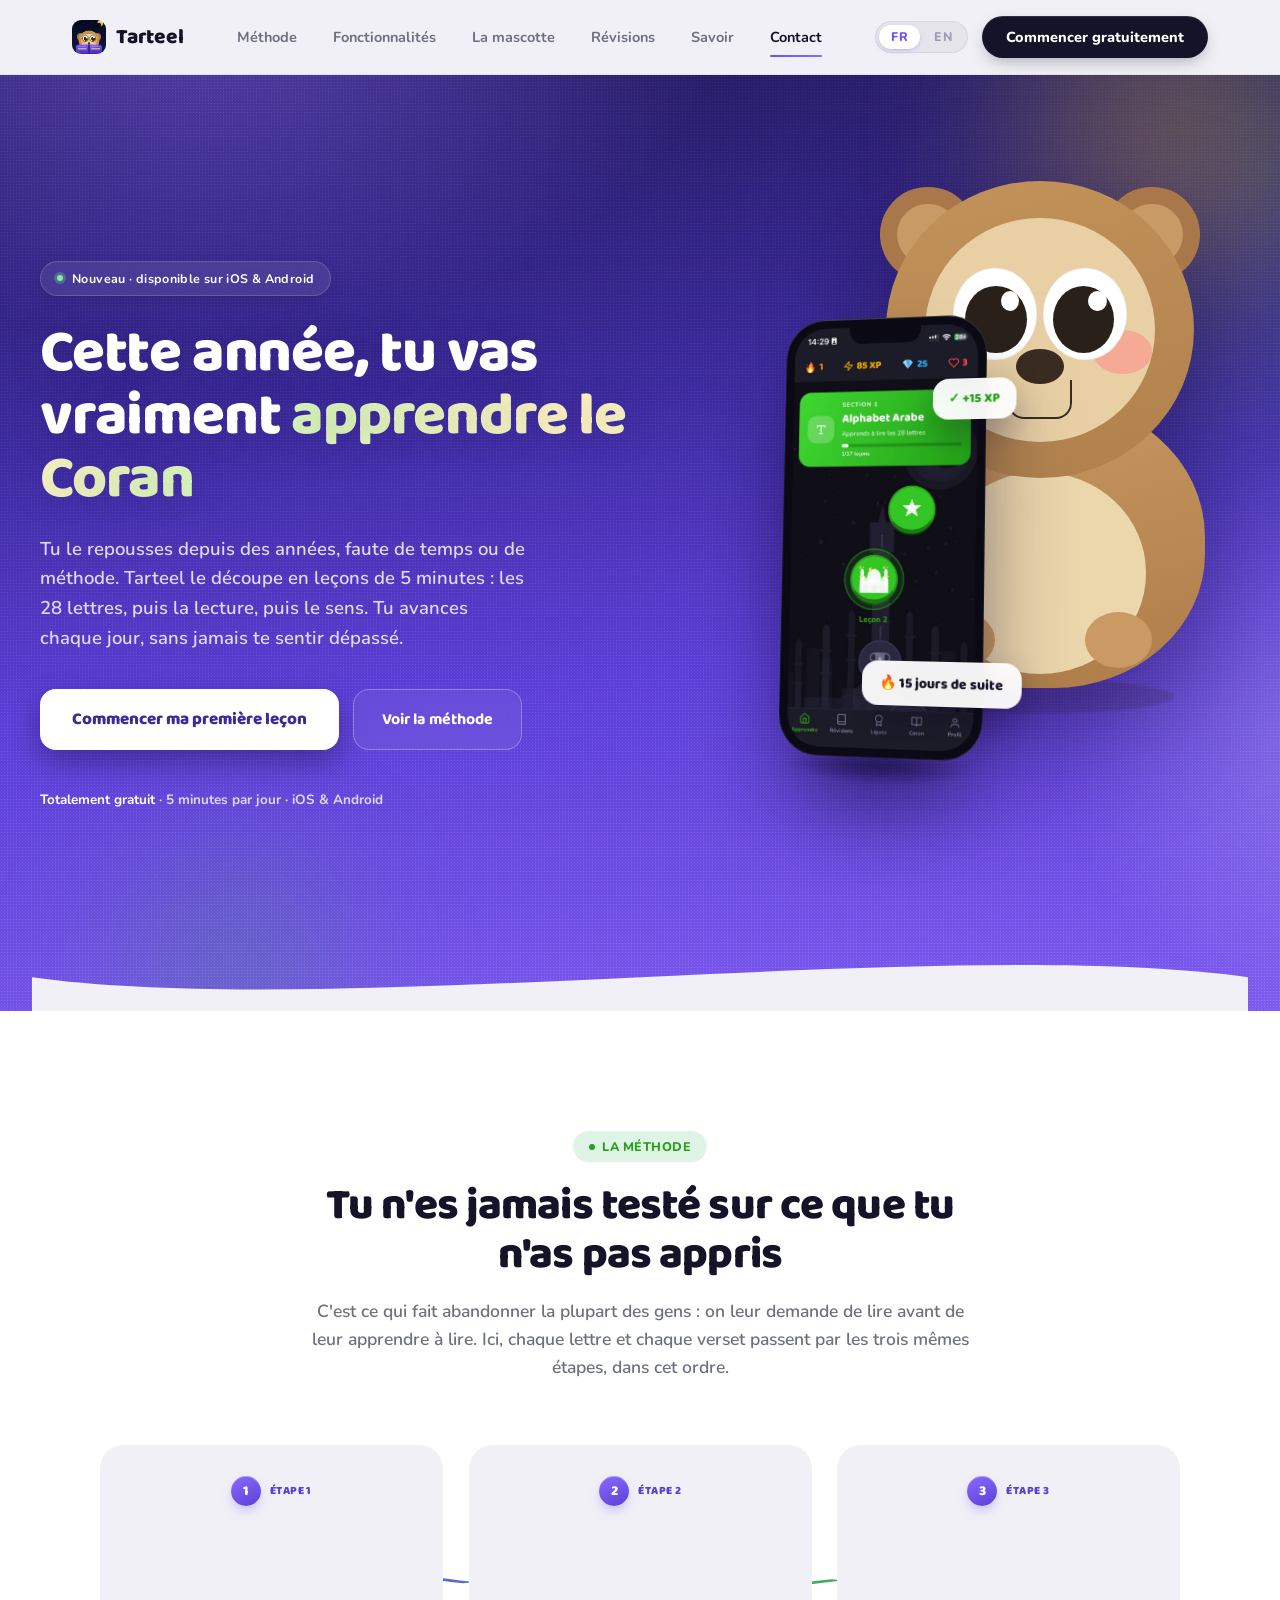
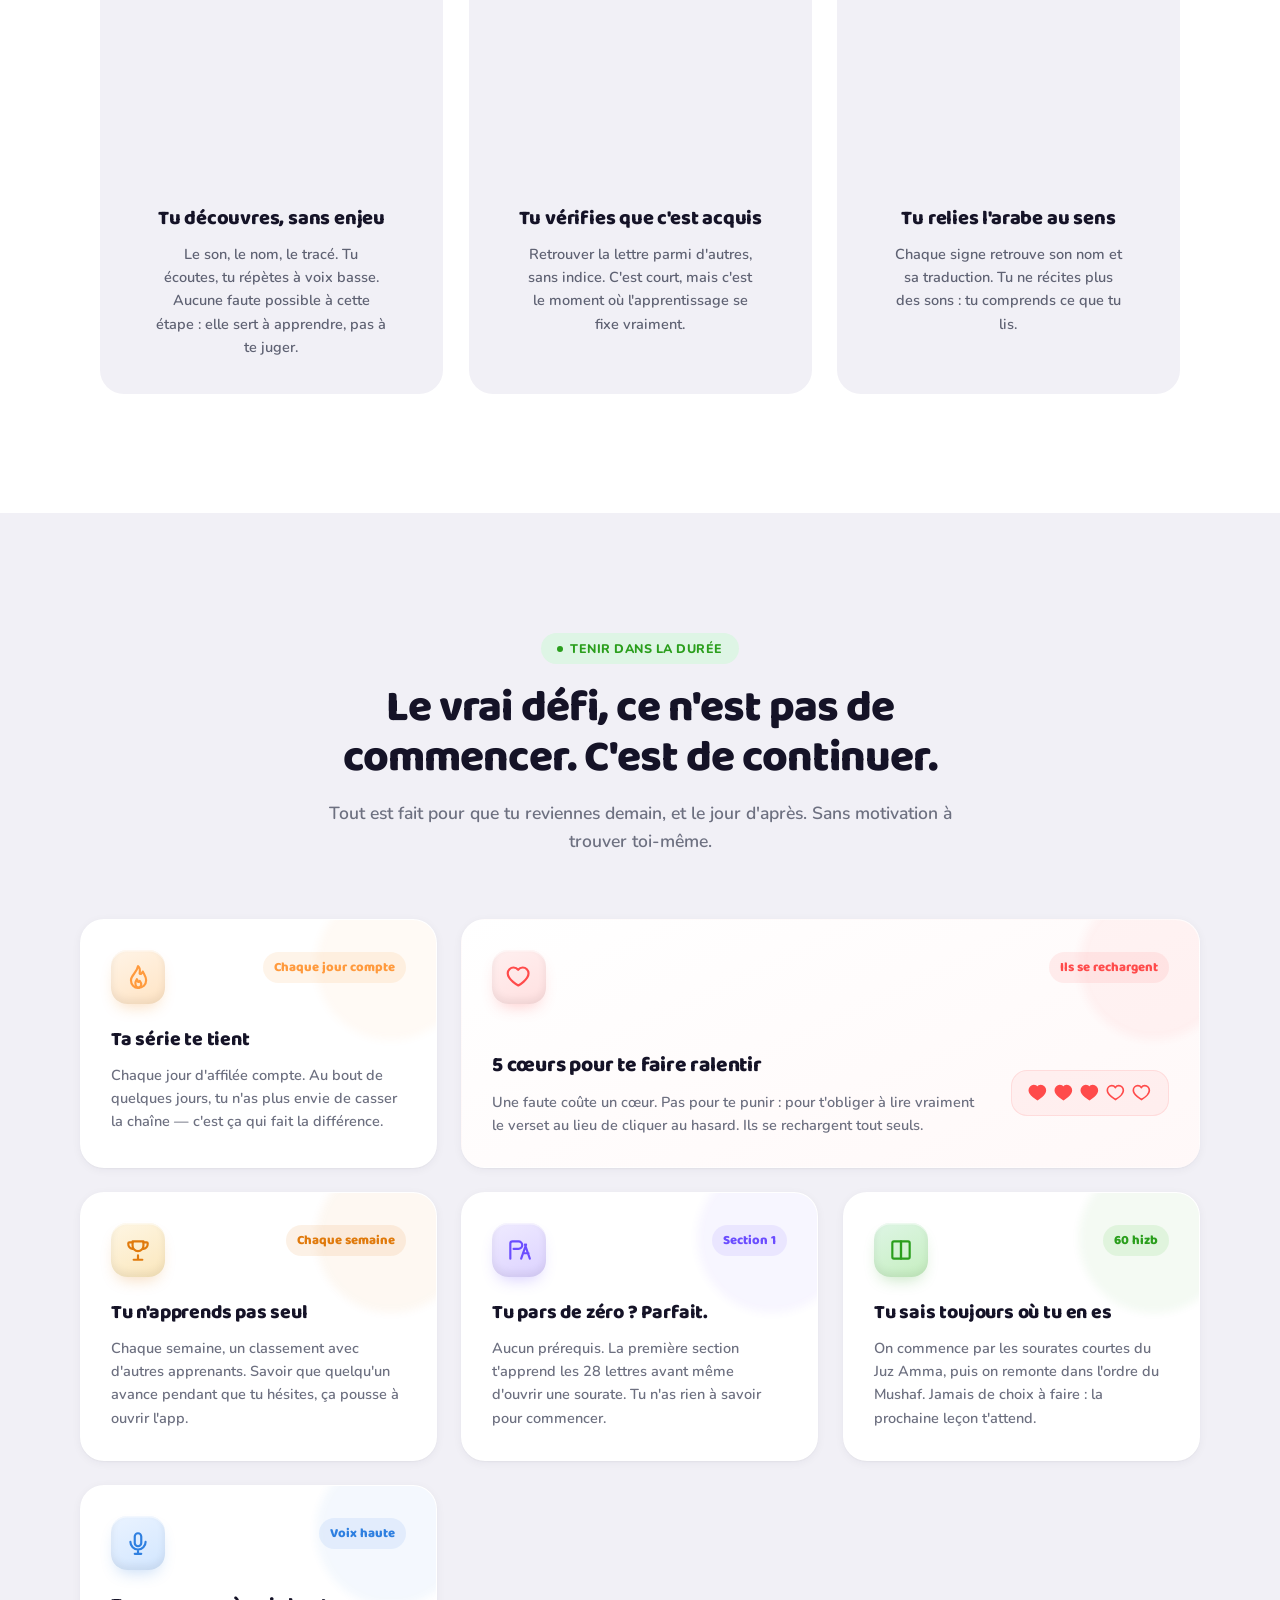
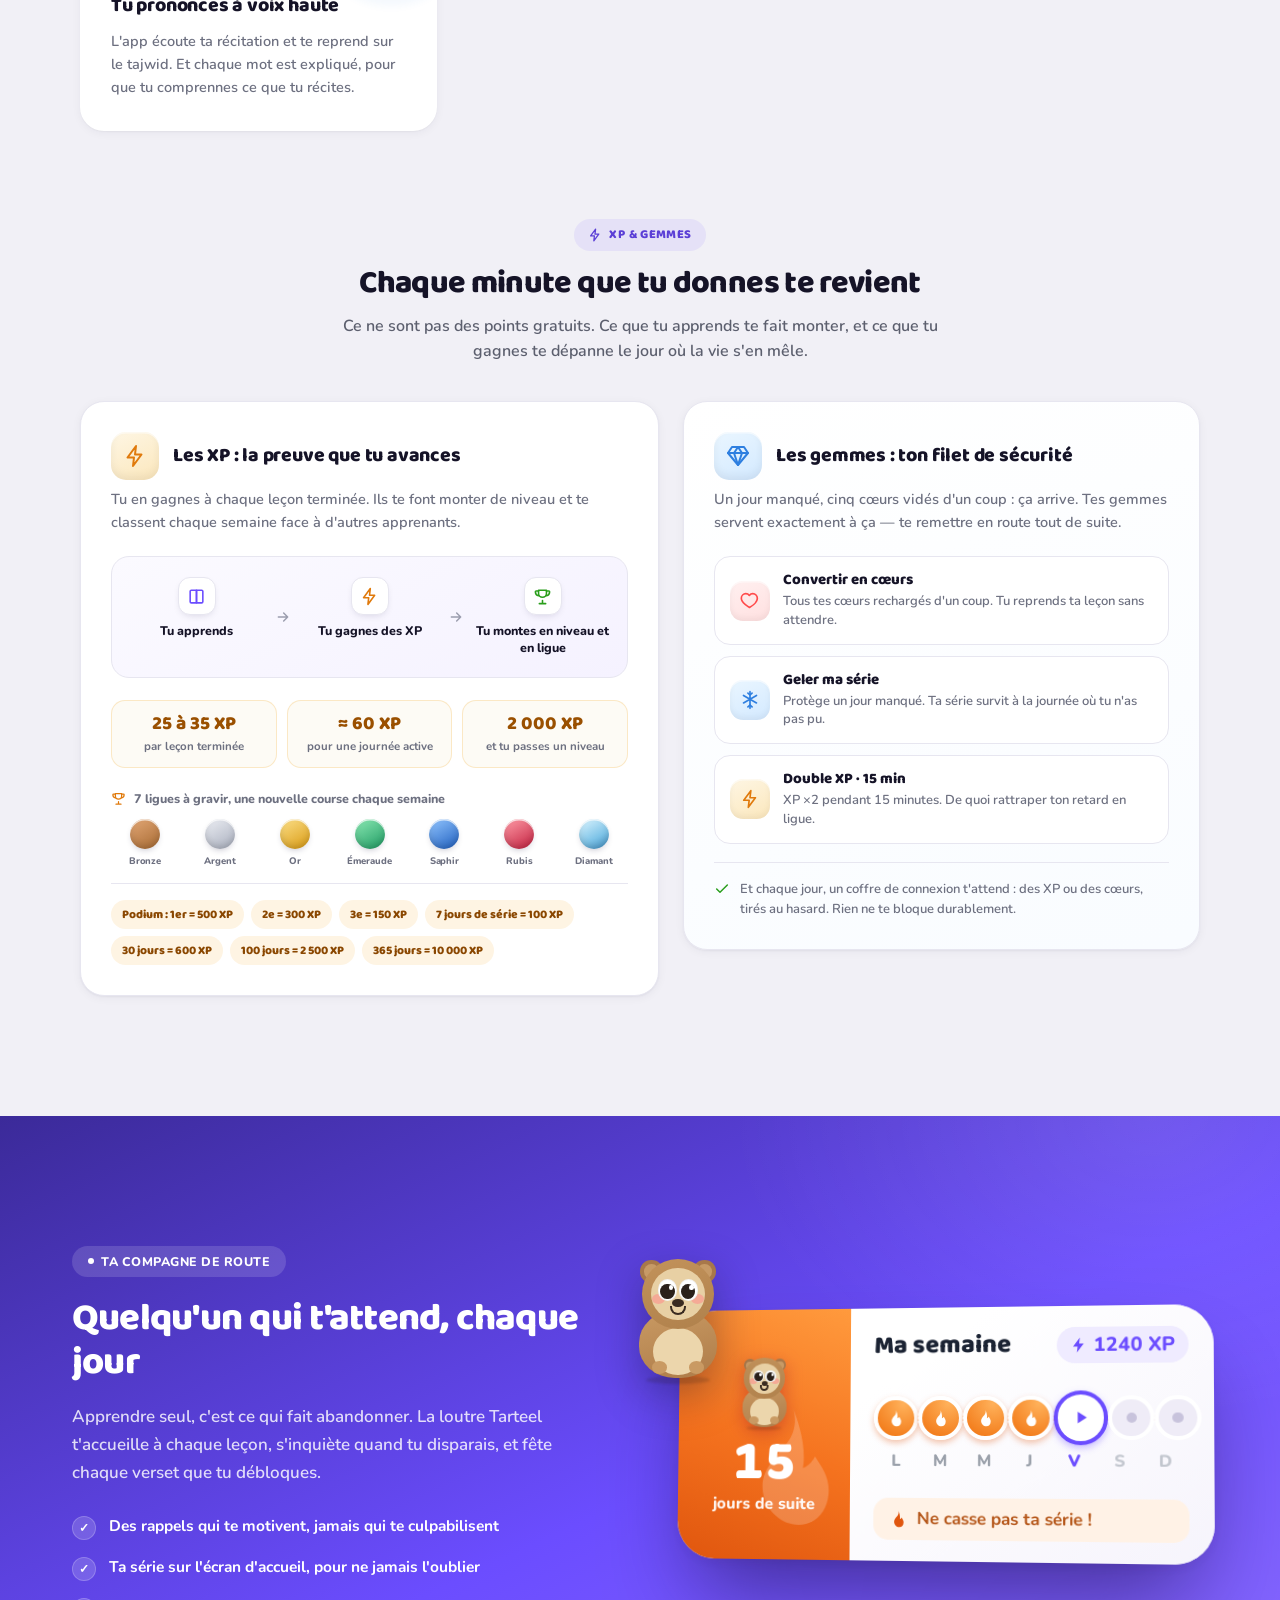
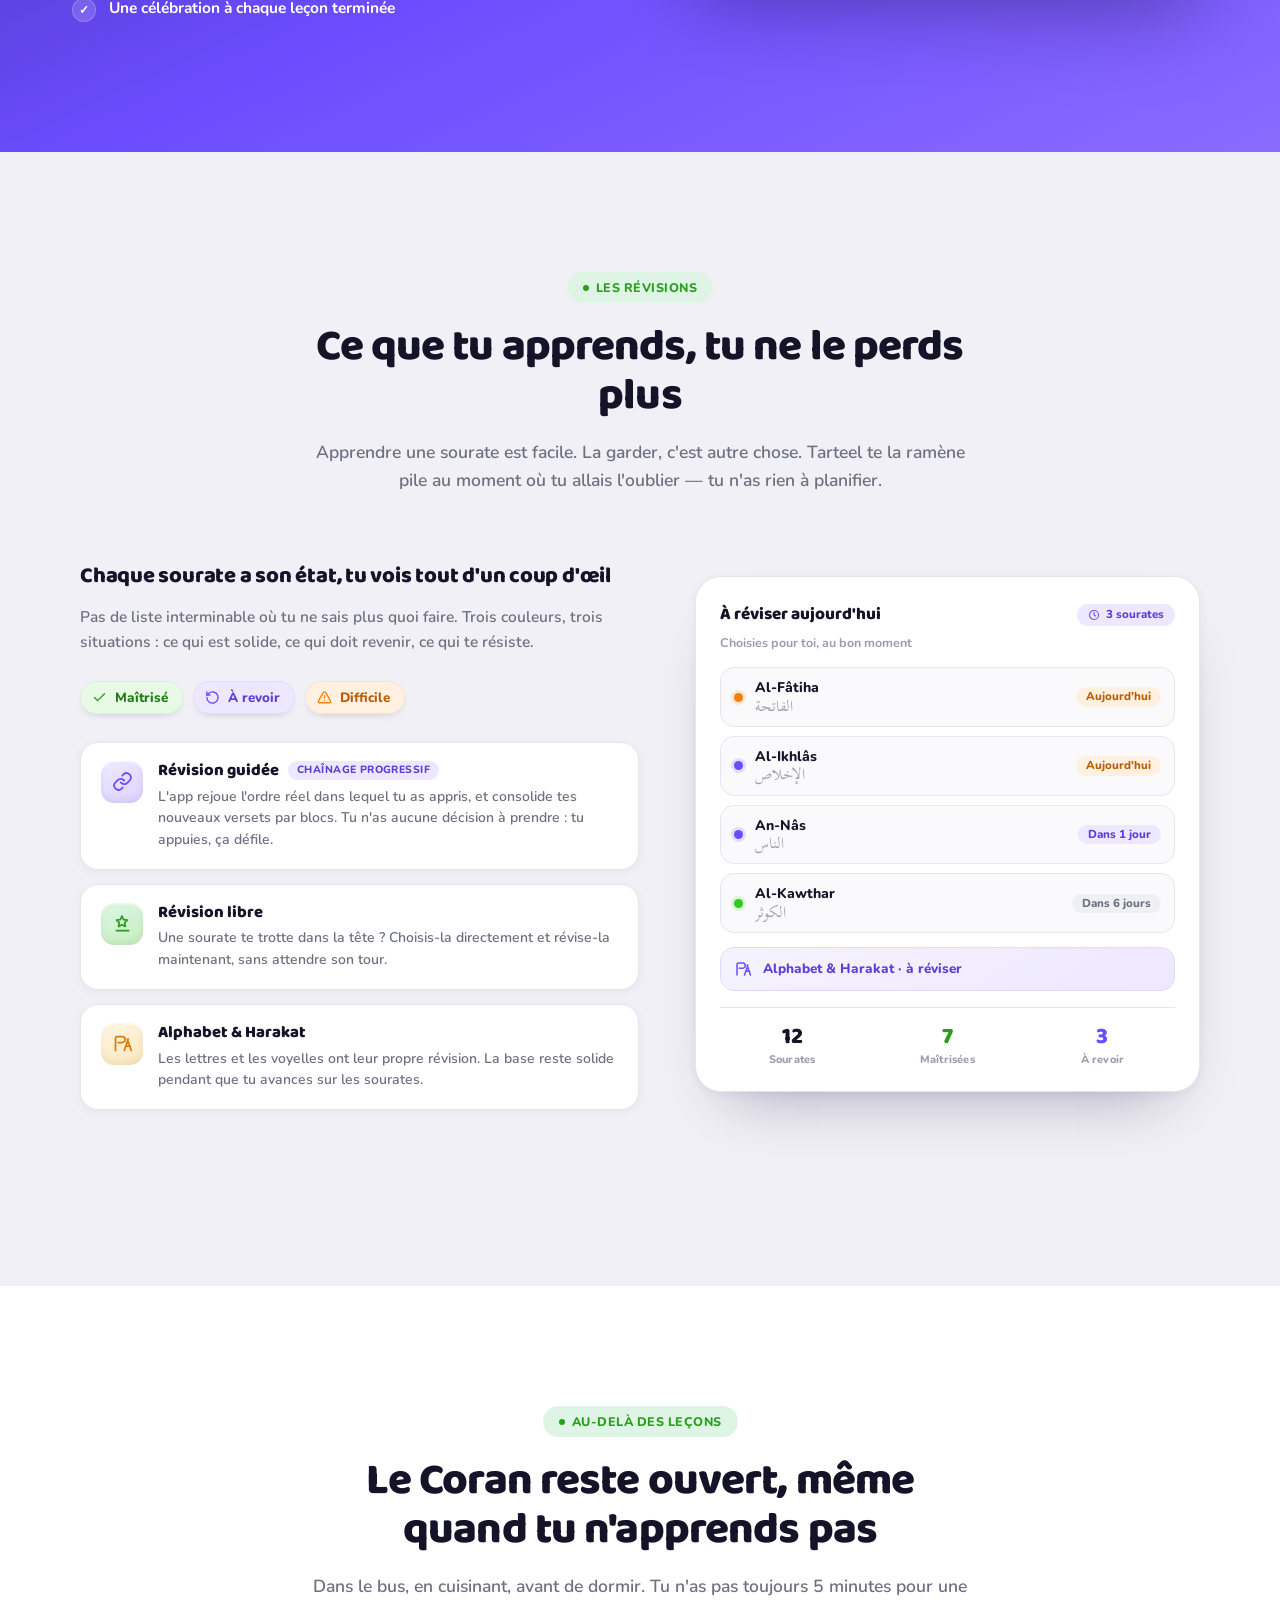
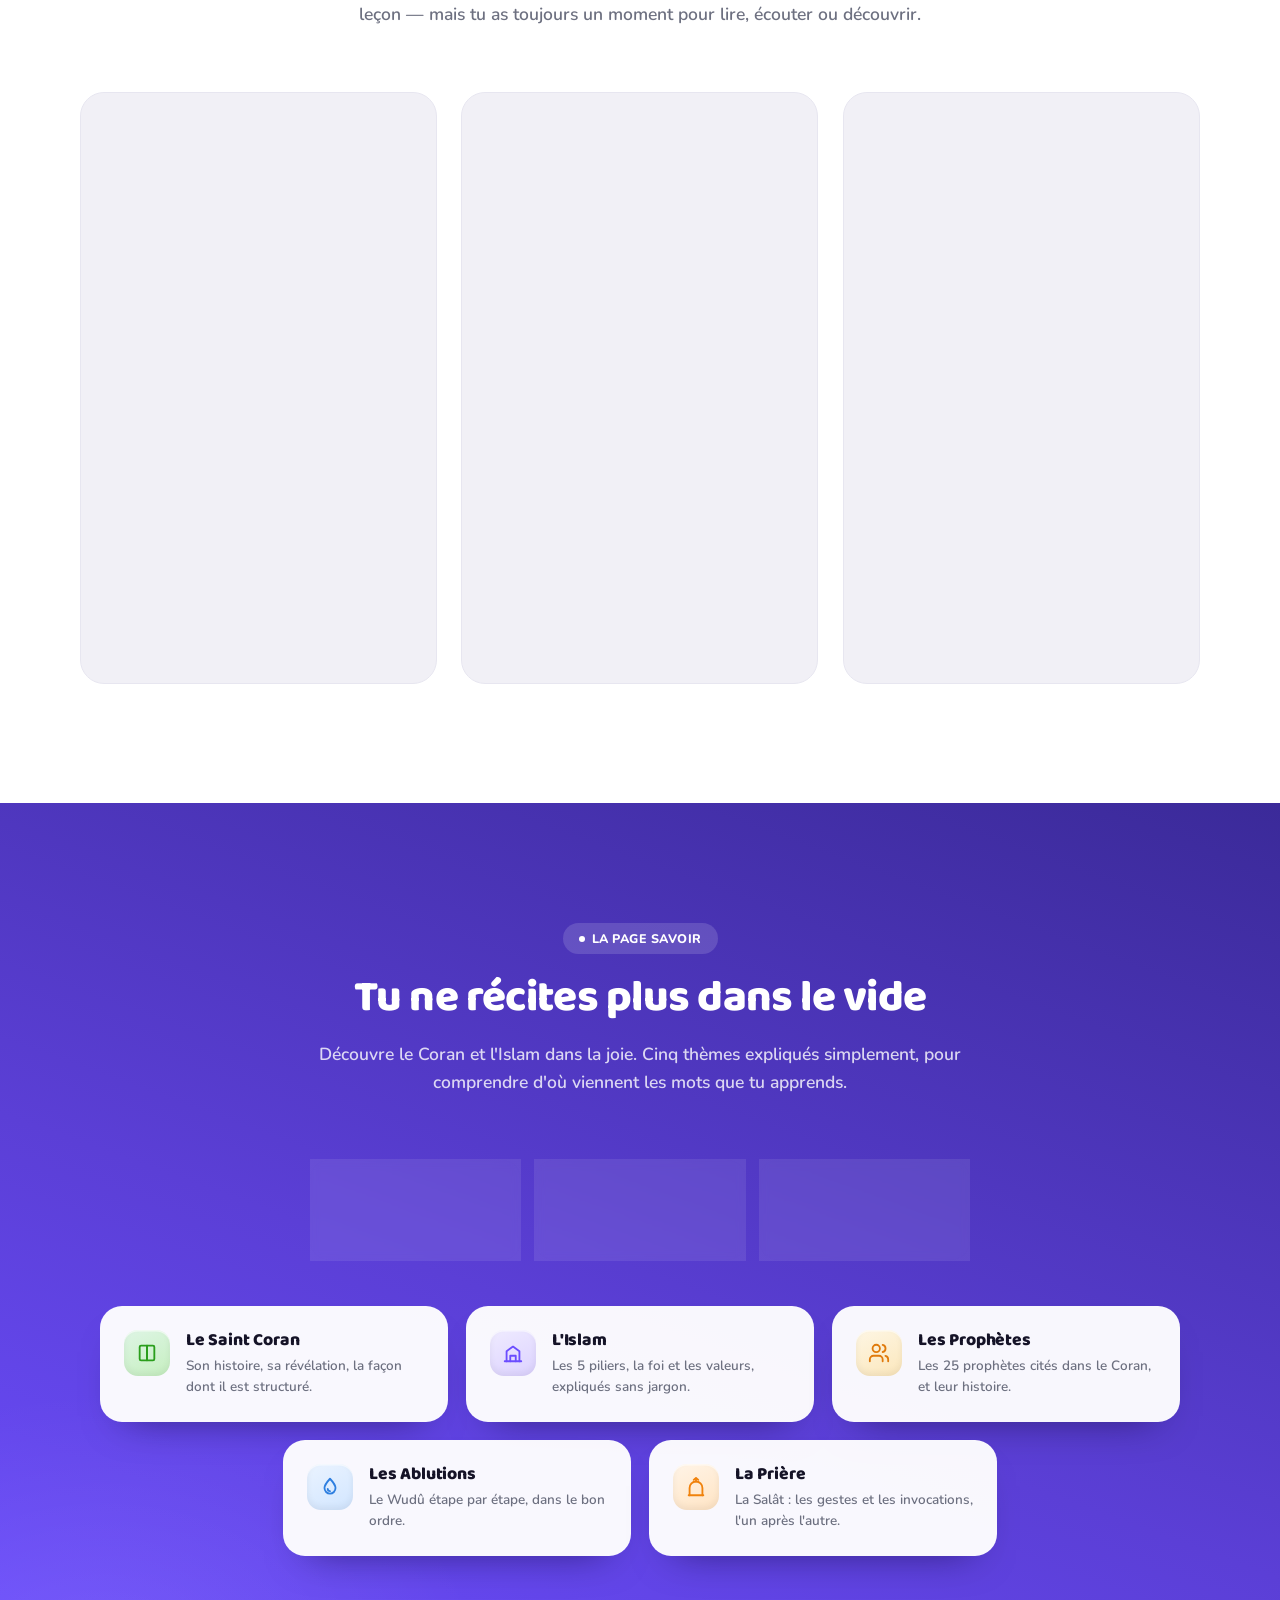
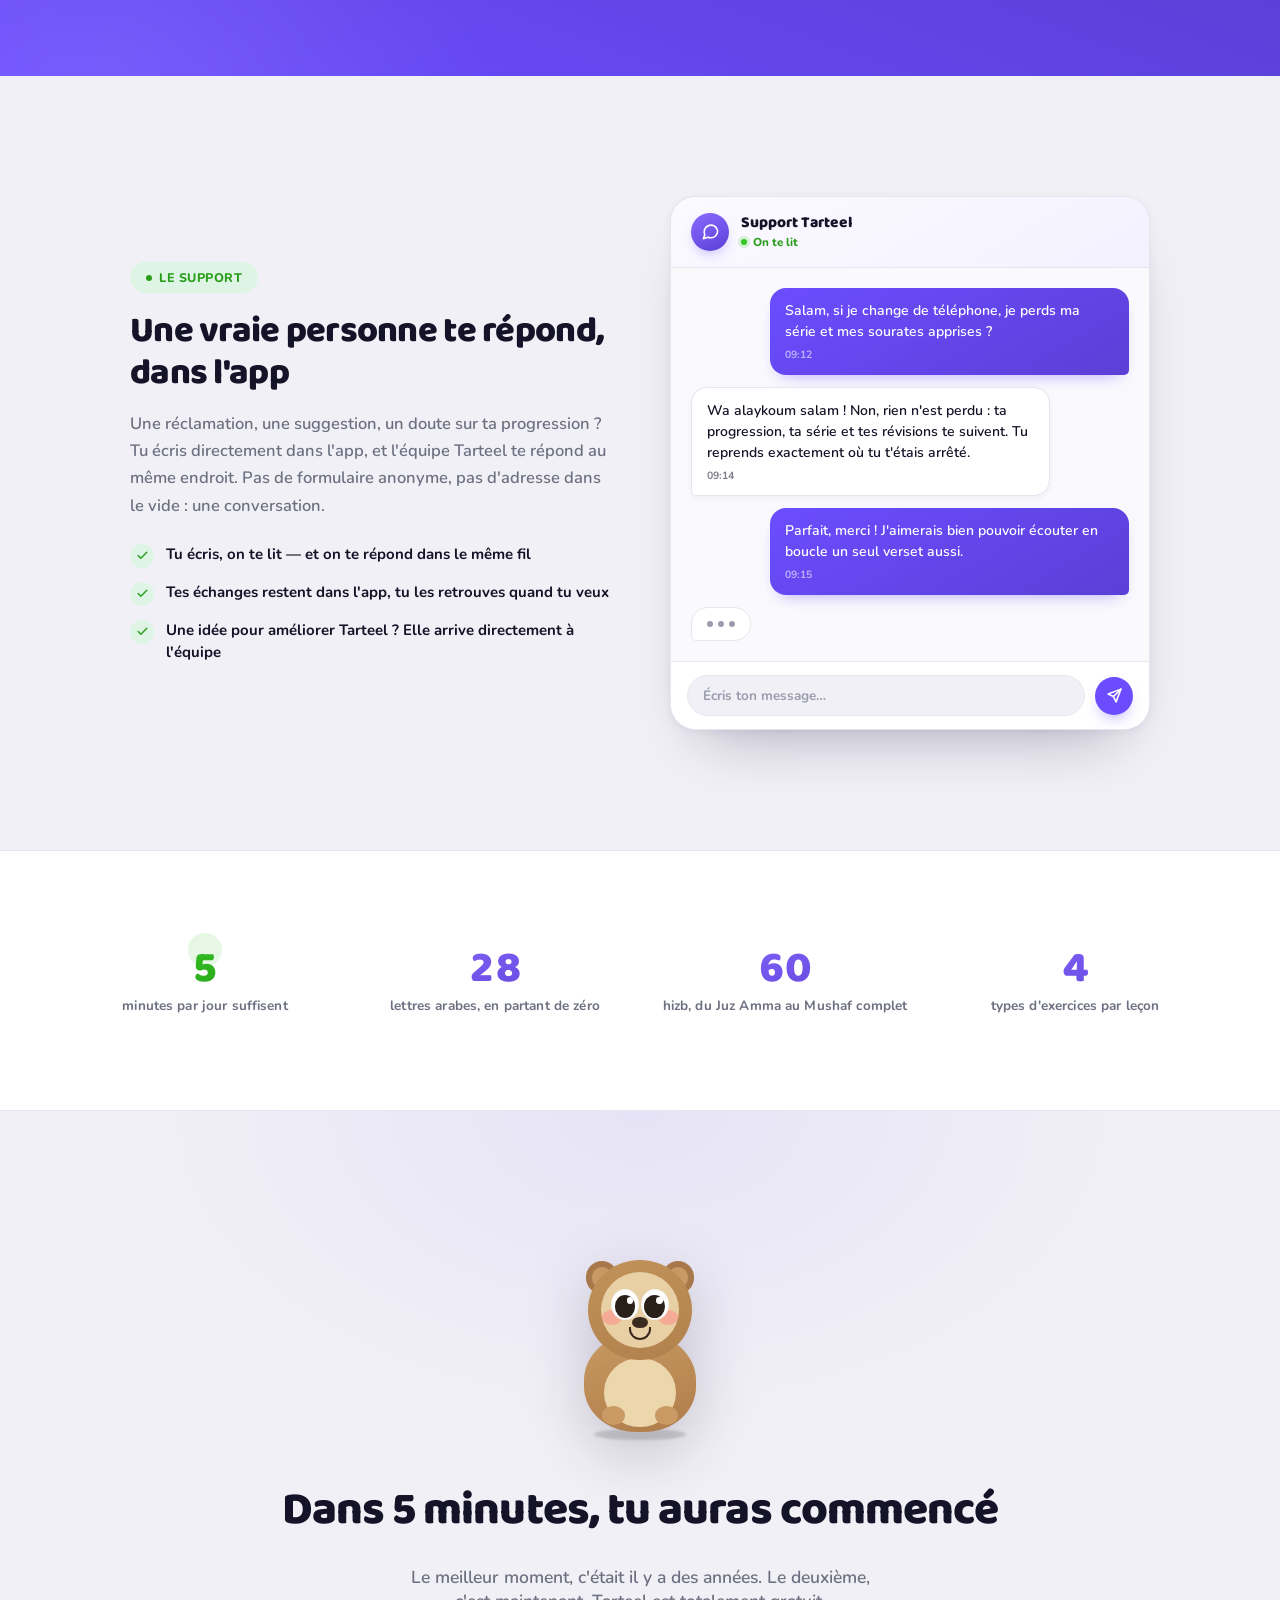
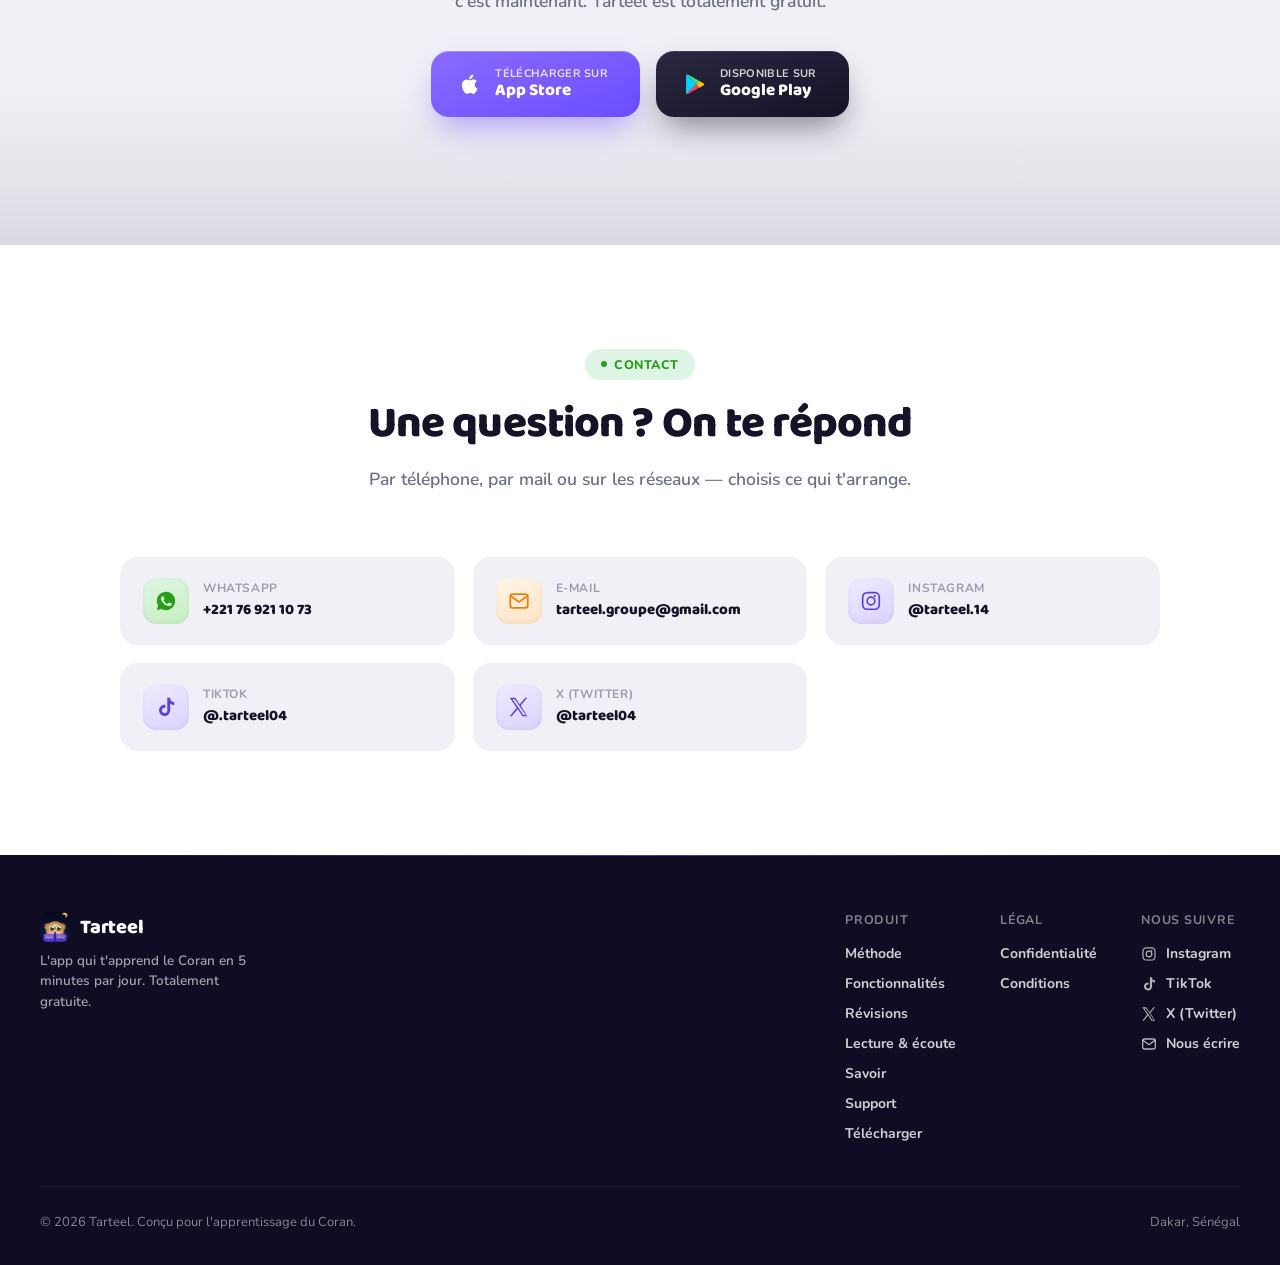
==== index.html @ a8260ed9 "fix responsivite" ====
<!doctype html>
<html lang="fr">
<head>
<meta charset="UTF-8">
<meta name="viewport" content="width=device-width, initial-scale=1.0">
<title>Tarteel — Apprends le Coran, 5 minutes par jour</title>
<meta name="description" content="Tu repousses depuis des années ? Tarteel découpe le Coran en leçons de 5 minutes : alphabet arabe, lecture, mémorisation et sens. Totalement gratuit.">
<link rel="preconnect" href="https://fonts.googleapis.com">
<link rel="preconnect" href="https://fonts.gstatic.com" crossorigin>
<link href="https://fonts.googleapis.com/css2?family=Baloo+2:wght@500;600;700;800&family=Nunito:wght@400;600;700;800;900&family=Scheherazade+New:wght@400;700&display=swap" rel="stylesheet">
<link rel="stylesheet" href="styles.css">
</head>
<body>

<nav class="nav">
  <div class="nav-inner">
    <div class="nav-brand">
      <img id="navLogo" width="34" height="34" alt="Logo Tarteel" data-i18n-alt="alt.logo" style="border-radius:9px;">
      <span class="logotype">Tarteel</span>
    </div>
    <div class="nav-links" id="navLinks">
      <button type="button" class="nav-close" id="navClose" aria-label="Fermer le menu">
        <svg width="22" height="22" viewBox="0 0 24 24" fill="none" stroke="currentColor" stroke-width="2.5" stroke-linecap="round"><path d="M18 6 6 18M6 6l12 12"/></svg>
      </button>
      <a href="#methode" data-nav-link="methode" data-i18n="nav.method">Méthode</a>
      <a href="#fonctionnalites" data-nav-link="fonctionnalites" data-i18n="nav.features">Fonctionnalités</a>
      <a href="#mascotte" data-nav-link="mascotte" data-i18n="nav.mascot">La mascotte</a>
      <a href="#revisions" data-nav-link="revisions" data-i18n="nav.revisions">Révisions</a>
      <a href="#savoir" data-nav-link="savoir" data-i18n="nav.know">Savoir</a>
      <a href="#contact" data-nav-link="contact" data-i18n="nav.contact">Contact</a>
      <a href="#telecharger" class="nav-mobile-cta" data-i18n="nav.cta">Commencer gratuitement</a>
    </div>
    <div class="nav-right">
      <div class="lang-switch" role="group" aria-label="Langue / Language">
        <button type="button" class="lang-btn" data-lang="fr" aria-pressed="true" lang="fr">FR</button>
        <button type="button" class="lang-btn" data-lang="en" aria-pressed="false" lang="en">EN</button>
      </div>
      <a href="#telecharger" class="nav-cta" data-i18n="nav.cta">Commencer gratuitement</a>
      <button type="button" class="nav-hamburger" id="navHamburger" aria-label="Ouvrir le menu" aria-expanded="false">
        <span></span><span></span><span></span>
      </button>
    </div>
    <div class="nav-overlay" id="navOverlay"></div>
  </div>
</nav>

<header class="hero">
  <div class="hero-noise"></div>
  <div class="hero-orb o1"></div>
  <div class="hero-orb o2"></div>
  <div class="hero-inner">
    <div class="hero-text">
      <div class="hero-eyebrow"><span class="dot"></span><span data-i18n="hero.eyebrow">Nouveau · disponible sur iOS &amp; Android</span></div>
      <h1 data-i18n-html="hero.h1">Cette année, tu vas vraiment <span class="accent">apprendre le Coran</span></h1>
      <p class="hero-sub" data-i18n="hero.sub">Tu le repousses depuis des années, faute de temps ou de méthode. Tarteel le découpe en leçons de 5 minutes : les 28 lettres, puis la lecture, puis le sens. Tu avances chaque jour, sans jamais te sentir dépassé.</p>
      <div class="hero-ctas">
        <button class="btn-primary" data-i18n="hero.cta1" onclick="document.getElementById('telecharger').scrollIntoView({behavior:'smooth'})">Commencer ma première leçon</button>
        <a href="#methode" class="btn-ghost" data-i18n="hero.cta2">Voir la méthode</a>
      </div>
      <div class="hero-proof">
        <p data-i18n-html="hero.proof"><strong>Totalement gratuit</strong> · 5 minutes par jour · iOS &amp; Android</p>
      </div>
    </div>
    <div class="hero-visual" id="heroVisual">
      <div class="hero-glow"></div>
      <div class="hero-otter-stage">
        <div class="hero-otter otter" id="heroOtter"></div>
      </div>
      <div class="phone-stage" id="phoneStage">
        <div class="phone-shell">
          <div class="phone-notch"></div>
          <div class="phone-screen">
            <img id="heroScreenshot" data-i18n-alt="alt.hero" alt="Écran d'accueil de l'application Tarteel montrant le parcours d'apprentissage">
          </div>
        </div>
        <div class="phone-shadow"></div>
        <div class="hero-badge" data-i18n="hero.badge1">🔥 1 jour de suite</div>
        <div class="hero-badge-2" data-i18n="hero.badge2">✓ +85 XP</div>
      </div>
    </div>
  </div>
  <svg class="hero-wave" viewBox="0 0 1440 90" preserveAspectRatio="none"><path d="M0,50 C360,100 1080,0 1440,50 L1440,90 L0,90 Z" fill="#F1F0F6"/></svg>
</header>

<section class="method" id="methode">
  <div class="wrap">
    <div class="section-head fade-up">
      <div class="section-tag" data-i18n="method.tag">La méthode</div>
      <h2 data-i18n="method.h2">Tu n'es jamais testé sur ce que tu n'as pas appris</h2>
      <p data-i18n="method.sub">C'est ce qui fait abandonner la plupart des gens : on leur demande de lire avant de leur apprendre à lire. Ici, chaque lettre et chaque verset passent par les trois mêmes étapes, dans cet ordre.</p>
    </div>
    <div class="method-grid">
      <div class="method-path" aria-hidden="true">
        <svg viewBox="0 0 100 34" preserveAspectRatio="none">
          <defs>
            <linearGradient id="methodPathGrad" x1="0" y1="0" x2="1" y2="0">
              <stop offset="0" stop-color="#6B4DFF"/>
              <stop offset="1" stop-color="#34C724"/>
            </linearGradient>
          </defs>
          <path d="M0,4 C20,4 30,30 50,30 C70,30 80,4 100,4"/>
        </svg>
      </div>
      <div class="method-card tilt fade-up stagger-1">
        <div class="method-card-inner">
          <span class="method-step"><span class="num">1</span><span class="label" data-i18n="method.step1">Étape 1</span></span>
          <div class="method-phone">
            <div class="method-phone-shell">
              <div class="method-phone-notch"></div>
              <div class="method-phone-screen method-screen-listen" role="img" aria-label="Écran Écoute de Tarteel : le verset Bismillah, un sélecteur de vitesse et un bouton de lecture">
                <div class="ms-statusbar">
                  <span>9:41</span>
                  <span class="ms-sb-icons">
                    <svg class="ms-sb-signal" viewBox="0 0 12 12" fill="#1B2333"><rect x="0" y="7" width="2" height="5" rx=".5"/><rect x="3.3" y="5" width="2" height="7" rx=".5"/><rect x="6.6" y="2.5" width="2" height="9.5" rx=".5"/><rect x="9.9" y="0" width="2" height="12" rx=".5"/></svg>
                    <svg class="ms-sb-wifi" viewBox="0 0 12 10" fill="none" stroke="#1B2333" stroke-width="1.3" stroke-linecap="round"><path d="M1 3.2a7.5 7.5 0 0 1 10 0"/><path d="M3.2 5.6a4.2 4.2 0 0 1 5.6 0"/><circle cx="6" cy="8.4" r=".8" fill="#1B2333" stroke="none"/></svg>
                    <span class="ms-sb-batt"></span>
                  </span>
                </div>
                <div class="ms-lessonhead">
                  <span class="ms-close">✕</span>
                  <span class="ms-progress"><i style="width:42%"></i></span>
                  <span class="ms-hearts">
                    <svg viewBox="0 0 24 24" fill="none" stroke="#FF4B4B" stroke-width="2.2" stroke-linejoin="round"><path d="M20.8 8.6c0-3-2.4-5.4-5.4-5.4-1.7 0-3.2.8-4.2 2.1C10.2 4 8.7 3.2 7 3.2 4 3.2 1.6 5.6 1.6 8.6c0 6 9.8 11.2 9.8 11.2s9.4-5.2 9.4-11.2Z"/></svg>5
                  </span>
                </div>
                <div class="ms-body">
                  <div class="ms-verse-card">
                    <p class="ms-arabic">بِسْمِ اللَّهِ الرَّحْمَٰنِ الرَّحِيمِ</p>
                    <p class="ms-translation">Au nom d'Allah, le Tout Miséricordieux</p>
                  </div>
                  <div class="ms-instruction">
                    <svg viewBox="0 0 24 24" fill="none" stroke="#1B2333" stroke-width="2.4" stroke-linecap="round" stroke-linejoin="round"><path d="M11 5 6 9H2v6h4l5 4V5Z"/><path d="M15.5 8.5a5 5 0 0 1 0 7"/></svg>
                    Écoute et répète
                  </div>
                  <div class="ms-speedbar">
                    <span>0.5×</span><span class="active">0.75×</span><span>1×</span><span>1.5×</span>
                  </div>
                  <div class="ms-playbtn">
                    <svg viewBox="0 0 24 24" fill="none" stroke="#2A9E1C" stroke-width="2.4" stroke-linecap="round" stroke-linejoin="round"><path d="M11 5 6 9H2v6h4l5 4V5Z"/><path d="M15.5 8.5a5 5 0 0 1 0 7"/><path d="M18.5 5.5a9 9 0 0 1 0 13"/></svg>
                  </div>
                  <div class="ms-loopchip">
                    <svg viewBox="0 0 24 24" fill="none" stroke="#6B7280" stroke-width="2.4" stroke-linecap="round" stroke-linejoin="round"><path d="m17 2 4 4-4 4"/><path d="M3 11V9a4 4 0 0 1 4-4h14"/><path d="m7 22-4-4 4-4"/><path d="M21 13v2a4 4 0 0 1-4 4H3"/></svg>
                    Boucle
                  </div>
                  <div class="ms-micbtn">
                    <svg viewBox="0 0 24 24" fill="none" stroke="#fff" stroke-width="2.4" stroke-linecap="round" stroke-linejoin="round"><path d="M12 15a3 3 0 0 0 3-3V6a3 3 0 0 0-6 0v6a3 3 0 0 0 3 3Z"/><path d="M19 11a7 7 0 0 1-14 0M12 18v4"/></svg>
                  </div>
                  <div class="ms-miclabel">Appuie pour parler</div>
                </div>
              </div>
            </div>
            <div class="method-phone-shadow"></div>
          </div>
          <h3 data-i18n="method.c1.h">Tu découvres, sans enjeu</h3>
          <p data-i18n="method.c1.p">Le son, le nom, le tracé. Tu écoutes, tu répètes à voix basse. Aucune faute possible à cette étape : elle sert à apprendre, pas à te juger.</p>
        </div>
      </div>
      <div class="method-card tilt fade-up stagger-2">
        <div class="method-card-inner">
          <span class="method-step"><span class="num">2</span><span class="label" data-i18n="method.step2">Étape 2</span></span>
          <div class="method-phone">
            <div class="method-phone-shell">
              <div class="method-phone-notch"></div>
              <div class="method-phone-screen">
                <img id="methodShot2" data-i18n-alt="alt.step2" alt="Écran Test écrit de Tarteel : « Quelle lettre est-ce ? » avec quatre réponses possibles">
              </div>
            </div>
            <div class="method-phone-shadow"></div>
          </div>
          <h3 data-i18n="method.c2.h">Tu vérifies que c'est acquis</h3>
          <p data-i18n="method.c2.p">Retrouver la lettre parmi d'autres, sans indice. C'est court, mais c'est le moment où l'apprentissage se fixe vraiment.</p>
        </div>
      </div>
      <div class="method-card tilt fade-up stagger-3">
        <div class="method-card-inner">
          <span class="method-step"><span class="num">3</span><span class="label" data-i18n="method.step3">Étape 3</span></span>
          <div class="method-phone">
            <div class="method-phone-shell">
              <div class="method-phone-notch"></div>
              <div class="method-phone-screen method-screen-voice" role="img" aria-label="Écran Récitation de Tarteel : le verset à réciter, la courbe de ta voix, un score de 87 % et le bouton d'enregistrement">
                <div class="ms-statusbar">
                  <span>9:41</span>
                  <span class="ms-sb-icons">
                    <svg class="ms-sb-signal" viewBox="0 0 12 12" fill="#1B2333"><rect x="0" y="7" width="2" height="5" rx=".5"/><rect x="3.3" y="5" width="2" height="7" rx=".5"/><rect x="6.6" y="2.5" width="2" height="9.5" rx=".5"/><rect x="9.9" y="0" width="2" height="12" rx=".5"/></svg>
                    <svg class="ms-sb-wifi" viewBox="0 0 12 10" fill="none" stroke="#1B2333" stroke-width="1.3" stroke-linecap="round"><path d="M1 3.2a7.5 7.5 0 0 1 10 0"/><path d="M3.2 5.6a4.2 4.2 0 0 1 5.6 0"/><circle cx="6" cy="8.4" r=".8" fill="#1B2333" stroke="none"/></svg>
                    <span class="ms-sb-batt"></span>
                  </span>
                </div>
                <div class="ms-lessonhead">
                  <span class="ms-close">✕</span>
                  <span class="ms-progress"><i style="width:88%"></i></span>
                  <span class="ms-hearts">
                    <svg viewBox="0 0 24 24" fill="none" stroke="#FF4B4B" stroke-width="2.2" stroke-linejoin="round"><path d="M20.8 8.6c0-3-2.4-5.4-5.4-5.4-1.7 0-3.2.8-4.2 2.1C10.2 4 8.7 3.2 7 3.2 4 3.2 1.6 5.6 1.6 8.6c0 6 9.8 11.2 9.8 11.2s9.4-5.2 9.4-11.2Z"/></svg>5
                  </span>
                </div>
                <div class="ms-body">
                  <h4 class="ms-title">Récite cet ayat</h4>
                  <div class="ms-verse-card ms-verse-card--sm">
                    <p class="ms-arabic ms-arabic--sm"><span class="cur">بِسْمِ</span> اللَّهِ الرَّحْمَٰنِ الرَّحِيمِ</p>
                  </div>
                  <div class="ms-waveform">
                    <span></span><span></span><span></span><span></span><span></span><span></span>
                    <span></span><span></span><span></span><span></span><span></span><span></span>
                  </div>
                  <div class="ms-scorelabel">Score en cours :</div>
                  <div class="ms-scorerow">
                    <span class="ms-score"><i></i></span>
                    <span class="ms-scoretext">87%</span>
                  </div>
                  <div class="ms-recordbtn">
                    <svg viewBox="0 0 24 24" fill="none" stroke="#fff" stroke-width="2.4" stroke-linecap="round" stroke-linejoin="round"><path d="M12 15a3 3 0 0 0 3-3V6a3 3 0 0 0-6 0v6a3 3 0 0 0 3 3Z"/><path d="M19 11a7 7 0 0 1-14 0M12 18v4"/></svg>
                  </div>
                  <div class="ms-recording">Enregistrement…</div>
                  <div class="ms-tajwid">
                    <svg viewBox="0 0 24 24" fill="none" stroke="#6B4DFF" stroke-width="2.4" stroke-linecap="round" stroke-linejoin="round"><path d="M13 2 3 14h8l-1 8 10-12h-8l1-8Z"/></svg>
                    Madd Tabii (2 temps)
                  </div>
                </div>
              </div>
            </div>
            <div class="method-phone-shadow"></div>
          </div>
          <h3 data-i18n="method.c3.h">Tu récites à voix haute</h3>
          <p data-i18n="method.c3.p">L'app écoute ta prononciation et te corrige sur le tajwid. Tu ne cliques plus : tu lis vraiment le verset.</p>
        </div>
      </div>
    </div>
  </div>
</section>

<section class="features" id="fonctionnalites">
  <div class="wrap">
    <div class="section-head fade-up">
      <div class="section-tag" data-i18n="feat.tag">Tenir dans la durée</div>
      <h2 data-i18n="feat.h2">Le vrai défi, ce n'est pas de commencer. C'est de continuer.</h2>
      <p data-i18n="feat.sub">Tout est fait pour que tu reviennes demain, et le jour d'après. Sans motivation à trouver toi-même.</p>
    </div>
    <div class="feat-grid">
      <div class="feat-card f-orange tilt fade-up stagger-1">
        <div class="feat-card-inner">
          <div class="feat-top">
            <div class="feat-icon ic-orange" aria-hidden="true">
              <svg viewBox="0 0 24 24" fill="none" stroke-width="2" stroke-linecap="round" stroke-linejoin="round"><path d="M12 22c4.5 0 7.5-3 7.5-7 0-3.5-2-5.5-3-8-1 2-2 2.7-3 1.7C14 6 13.3 3 12 2c-.5 3-2 5-3.6 7-1.6 2-2.9 3.8-2.9 6 0 4 3 7 6.5 7Z"/><path d="M12 22c1.8 0 3-1.5 3-3.2 0-1.3-.7-2.2-1.4-3.2-.5.8-1 1.2-1.6.7-.3-.6-.5-1.7-1-2.3-.5 1.2-1.4 2.1-1.4 3.5 0 2.5 1.5 4.5 3.4 4.5"/></svg>
            </div>
            <span class="feat-stat" data-i18n="feat.f1.stat">Chaque jour compte</span>
          </div>
          <h3 data-i18n="feat.f1.h">Ta série te tient</h3>
          <p data-i18n="feat.f1.p">Chaque jour d'affilée compte. Au bout de quelques jours, tu n'as plus envie de casser la chaîne — c'est ça qui fait la différence.</p>
        </div>
      </div>
      <div class="feat-card f-red feat-featured tilt fade-up stagger-2">
        <div class="feat-card-inner">
          <div class="feat-top">
            <div class="feat-icon ic-red" aria-hidden="true">
              <svg viewBox="0 0 24 24" fill="none" stroke-width="2" stroke-linecap="round" stroke-linejoin="round"><path d="M20.8 8.6c0-3-2.4-5.4-5.4-5.4-1.7 0-3.2.8-4.2 2.1C10.2 4 8.7 3.2 7 3.2 4 3.2 1.6 5.6 1.6 8.6c0 6 9.8 11.2 9.8 11.2s9.4-5.2 9.4-11.2Z"/></svg>
            </div>
            <span class="feat-stat" data-i18n="feat.f2.stat">Ils se rechargent</span>
          </div>
          <div class="feat-body">
            <h3 data-i18n="feat.f2.h">5 cœurs pour te faire ralentir</h3>
            <p data-i18n="feat.f2.p">Une faute coûte un cœur. Pas pour te punir : pour t'obliger à lire vraiment le verset au lieu de cliquer au hasard. Ils se rechargent tout seuls.</p>
          </div>
          <div class="feat-hearts" aria-hidden="true">
            <svg class="filled" viewBox="0 0 24 24" stroke="currentColor" stroke-width="2"><path d="M20.8 8.6c0-3-2.4-5.4-5.4-5.4-1.7 0-3.2.8-4.2 2.1C10.2 4 8.7 3.2 7 3.2 4 3.2 1.6 5.6 1.6 8.6c0 6 9.8 11.2 9.8 11.2s9.4-5.2 9.4-11.2Z"/></svg>
            <svg class="filled" viewBox="0 0 24 24" stroke="currentColor" stroke-width="2"><path d="M20.8 8.6c0-3-2.4-5.4-5.4-5.4-1.7 0-3.2.8-4.2 2.1C10.2 4 8.7 3.2 7 3.2 4 3.2 1.6 5.6 1.6 8.6c0 6 9.8 11.2 9.8 11.2s9.4-5.2 9.4-11.2Z"/></svg>
            <svg class="filled" viewBox="0 0 24 24" stroke="currentColor" stroke-width="2"><path d="M20.8 8.6c0-3-2.4-5.4-5.4-5.4-1.7 0-3.2.8-4.2 2.1C10.2 4 8.7 3.2 7 3.2 4 3.2 1.6 5.6 1.6 8.6c0 6 9.8 11.2 9.8 11.2s9.4-5.2 9.4-11.2Z"/></svg>
            <svg viewBox="0 0 24 24" stroke="currentColor" stroke-width="2"><path d="M20.8 8.6c0-3-2.4-5.4-5.4-5.4-1.7 0-3.2.8-4.2 2.1C10.2 4 8.7 3.2 7 3.2 4 3.2 1.6 5.6 1.6 8.6c0 6 9.8 11.2 9.8 11.2s9.4-5.2 9.4-11.2Z"/></svg>
            <svg viewBox="0 0 24 24" stroke="currentColor" stroke-width="2"><path d="M20.8 8.6c0-3-2.4-5.4-5.4-5.4-1.7 0-3.2.8-4.2 2.1C10.2 4 8.7 3.2 7 3.2 4 3.2 1.6 5.6 1.6 8.6c0 6 9.8 11.2 9.8 11.2s9.4-5.2 9.4-11.2Z"/></svg>
          </div>
        </div>
      </div>
      <div class="feat-card f-gold tilt fade-up stagger-3">
        <div class="feat-card-inner">
          <div class="feat-top">
            <div class="feat-icon ic-gold" aria-hidden="true">
              <svg viewBox="0 0 24 24" fill="none" stroke-width="2" stroke-linecap="round" stroke-linejoin="round"><path d="M8 21h8M12 17v4M7 4h10v4a5 5 0 0 1-10 0V4Z"/><path d="M7 5H4a1 1 0 0 0-1 1c0 2.5 1.6 4.5 4 5M17 5h3a1 1 0 0 1 1 1c0 2.5-1.6 4.5-4 5"/></svg>
            </div>
            <span class="feat-stat" data-i18n="feat.f3.stat">Chaque semaine</span>
          </div>
          <h3 data-i18n="feat.f3.h">Tu n'apprends pas seul</h3>
          <p data-i18n="feat.f3.p">Chaque semaine, un classement avec d'autres apprenants. Savoir que quelqu'un avance pendant que tu hésites, ça pousse à ouvrir l'app.</p>
        </div>
      </div>
      <div class="feat-card f-violet tilt fade-up stagger-4">
        <div class="feat-card-inner">
          <div class="feat-top">
            <div class="feat-icon ic-violet" aria-hidden="true">
              <svg viewBox="0 0 24 24" fill="none" stroke-width="2" stroke-linecap="round" stroke-linejoin="round"><path d="M4 20V6a2 2 0 0 1 2-2h5.5a3.5 3.5 0 0 1 0 7H7"/><path d="M14 20l4.5-13M22 20l-4.5-13M15.6 15h5.2"/></svg>
            </div>
            <span class="feat-stat" data-i18n="feat.f4.stat">Section 1</span>
          </div>
          <h3 data-i18n="feat.f4.h">Tu pars de zéro ? Parfait.</h3>
          <p data-i18n="feat.f4.p">Aucun prérequis. La première section t'apprend les 28 lettres avant même d'ouvrir une sourate. Tu n'as rien à savoir pour commencer.</p>
        </div>
      </div>
      <div class="feat-card f-green tilt fade-up stagger-5">
        <div class="feat-card-inner">
          <div class="feat-top">
            <div class="feat-icon ic-green" aria-hidden="true">
              <svg viewBox="0 0 24 24" fill="none" stroke-width="2" stroke-linecap="round" stroke-linejoin="round"><path d="M4 5.5C4 4.7 4.7 4 5.5 4H12v16H5.5A1.5 1.5 0 0 1 4 18.5v-13Z"/><path d="M20 5.5c0-.8-.7-1.5-1.5-1.5H12v16h6.5a1.5 1.5 0 0 0 1.5-1.5v-13Z"/></svg>
            </div>
            <span class="feat-stat" data-i18n="feat.f5.stat">60 hizb</span>
          </div>
          <h3 data-i18n="feat.f5.h">Tu sais toujours où tu en es</h3>
          <p data-i18n="feat.f5.p">On commence par les sourates courtes du Juz Amma, puis on remonte dans l'ordre du Mushaf. Jamais de choix à faire : la prochaine leçon t'attend.</p>
        </div>
      </div>
      <div class="feat-card f-blue tilt fade-up stagger-6">
        <div class="feat-card-inner">
          <div class="feat-top">
            <div class="feat-icon ic-blue" aria-hidden="true">
              <svg viewBox="0 0 24 24" fill="none" stroke-width="2" stroke-linecap="round" stroke-linejoin="round"><path d="M12 15a3 3 0 0 0 3-3V6a3 3 0 0 0-6 0v6a3 3 0 0 0 3 3Z"/><path d="M19 11a7 7 0 0 1-14 0M12 18v4M9 22h6"/></svg>
            </div>
            <span class="feat-stat" data-i18n="feat.f6.stat">Voix haute</span>
          </div>
          <h3 data-i18n="feat.f6.h">Tu prononces à voix haute</h3>
          <p data-i18n="feat.f6.p">L'app écoute ta récitation et te reprend sur le tajwid. Et chaque mot est expliqué, pour que tu comprennes ce que tu récites.</p>
        </div>
      </div>
    </div>

    <div class="eco">
      <div class="eco-head fade-up">
        <div class="eco-kicker">
          <svg viewBox="0 0 24 24" fill="none" stroke-width="2" stroke-linecap="round" stroke-linejoin="round" aria-hidden="true"><path d="M13 2 4.5 13.5H11l-1 8.5 8.5-11.5H12l1-8.5Z"/></svg>
          <span data-i18n="eco.kicker">XP &amp; gemmes</span>
        </div>
        <h3 data-i18n="eco.h">Chaque minute que tu donnes te revient</h3>
        <p data-i18n="eco.sub">Ce ne sont pas des points gratuits. Ce que tu apprends te fait monter, et ce que tu gagnes te dépanne le jour où la vie s'en mêle.</p>
      </div>

      <div class="eco-cols">
        <div class="eco-panel eco-panel-xp fade-up stagger-1">
          <div class="eco-panel-head">
            <div class="eco-panel-ic eco-ic-xp" aria-hidden="true">
              <svg viewBox="0 0 24 24" fill="none" stroke-linecap="round" stroke-linejoin="round"><path d="M13 2 4.5 13.5H11l-1 8.5 8.5-11.5H12l1-8.5Z"/></svg>
            </div>
            <h4 data-i18n="eco.xp.h">Les XP : la preuve que tu avances</h4>
          </div>
          <p class="eco-lead" data-i18n="eco.xp.p">Tu en gagnes à chaque leçon terminée. Ils te font monter de niveau et te classent chaque semaine face à d'autres apprenants.</p>

          <div class="eco-cycle" role="img" data-i18n-aria="eco.cycle.aria" aria-label="Le cycle : tu apprends, tu gagnes des XP, tu montes en niveau et en ligue">
            <div class="eco-step">
              <div class="eco-step-ic" aria-hidden="true"><svg viewBox="0 0 24 24" fill="none" stroke-linecap="round" stroke-linejoin="round"><path d="M4 5.5C4 4.7 4.7 4 5.5 4H12v16H5.5A1.5 1.5 0 0 1 4 18.5v-13Z"/><path d="M20 5.5c0-.8-.7-1.5-1.5-1.5H12v16h6.5a1.5 1.5 0 0 0 1.5-1.5v-13Z"/></svg></div>
              <span data-i18n="eco.cycle.s1">Tu apprends</span>
            </div>
            <div class="eco-arrow" aria-hidden="true"><svg viewBox="0 0 24 24" fill="none" stroke-linecap="round" stroke-linejoin="round"><path d="M5 12h14M13 6l6 6-6 6"/></svg></div>
            <div class="eco-step">
              <div class="eco-step-ic" aria-hidden="true"><svg viewBox="0 0 24 24" fill="none" stroke-linecap="round" stroke-linejoin="round"><path d="M13 2 4.5 13.5H11l-1 8.5 8.5-11.5H12l1-8.5Z"/></svg></div>
              <span data-i18n="eco.cycle.s2">Tu gagnes des XP</span>
            </div>
            <div class="eco-arrow" aria-hidden="true"><svg viewBox="0 0 24 24" fill="none" stroke-linecap="round" stroke-linejoin="round"><path d="M5 12h14M13 6l6 6-6 6"/></svg></div>
            <div class="eco-step">
              <div class="eco-step-ic" aria-hidden="true"><svg viewBox="0 0 24 24" fill="none" stroke-linecap="round" stroke-linejoin="round"><path d="M8 21h8M12 17v4M7 4h10v4a5 5 0 0 1-10 0V4Z"/><path d="M7 5H4a1 1 0 0 0-1 1c0 2.5 1.6 4.5 4 5M17 5h3a1 1 0 0 1 1 1c0 2.5-1.6 4.5-4 5"/></svg></div>
              <span data-i18n="eco.cycle.s3">Tu montes en niveau et en ligue</span>
            </div>
          </div>

          <div class="eco-figs">
            <div class="eco-fig"><b data-i18n="eco.fig1.v">25 à 35 XP</b><span data-i18n="eco.fig1.l">par leçon terminée</span></div>
            <div class="eco-fig"><b data-i18n="eco.fig2.v">≈ 60 XP</b><span data-i18n="eco.fig2.l">pour une journée active</span></div>
            <div class="eco-fig"><b data-i18n="eco.fig3.v">2 000 XP</b><span data-i18n="eco.fig3.l">et tu passes un niveau</span></div>
          </div>

          <div class="eco-leagues-label">
            <svg viewBox="0 0 24 24" fill="none" stroke-linecap="round" stroke-linejoin="round" aria-hidden="true"><path d="M8 21h8M12 17v4M7 4h10v4a5 5 0 0 1-10 0V4Z"/><path d="M7 5H4a1 1 0 0 0-1 1c0 2.5 1.6 4.5 4 5M17 5h3a1 1 0 0 1 1 1c0 2.5-1.6 4.5-4 5"/></svg>
            <span data-i18n="eco.leagues.label">7 ligues à gravir, une nouvelle course chaque semaine</span>
          </div>
          <div class="eco-leagues" role="img" data-i18n-aria="eco.leagues.aria" aria-label="Les 7 ligues, de Bronze à Diamant">
            <div class="eco-league lg-bronze"><i aria-hidden="true"></i><span data-i18n="eco.lg1">Bronze</span></div>
            <div class="eco-league lg-silver"><i aria-hidden="true"></i><span data-i18n="eco.lg2">Argent</span></div>
            <div class="eco-league lg-gold"><i aria-hidden="true"></i><span data-i18n="eco.lg3">Or</span></div>
            <div class="eco-league lg-emerald"><i aria-hidden="true"></i><span data-i18n="eco.lg4">Émeraude</span></div>
            <div class="eco-league lg-sapphire"><i aria-hidden="true"></i><span data-i18n="eco.lg5">Saphir</span></div>
            <div class="eco-league lg-ruby"><i aria-hidden="true"></i><span data-i18n="eco.lg6">Rubis</span></div>
            <div class="eco-league lg-diamond"><i aria-hidden="true"></i><span data-i18n="eco.lg7">Diamant</span></div>
          </div>

          <div class="eco-podium">
            <b data-i18n="eco.podium1">Podium : 1er = 500 XP</b>
            <b data-i18n="eco.podium2">2e = 300 XP</b>
            <b data-i18n="eco.podium3">3e = 150 XP</b>
            <b data-i18n="eco.podium4">7 jours de série = 100 XP</b>
            <b data-i18n="eco.podium5">30 jours = 600 XP</b>
            <b data-i18n="eco.podium6">100 jours = 2 500 XP</b>
            <b data-i18n="eco.podium7">365 jours = 10 000 XP</b>
          </div>
        </div>

        <div class="eco-panel eco-panel-gem fade-up stagger-2">
          <div class="eco-panel-head">
            <div class="eco-panel-ic eco-ic-gem" aria-hidden="true">
              <svg viewBox="0 0 24 24" fill="none" stroke-linecap="round" stroke-linejoin="round"><path d="M6 3h12l4 6-10 12L2 9l4-6Z"/><path d="M2 9h20M12 21 8 9l4-6 4 6-4 12Z"/></svg>
            </div>
            <h4 data-i18n="eco.gem.h">Les gemmes : ton filet de sécurité</h4>
          </div>
          <p class="eco-lead" data-i18n="eco.gem.p">Un jour manqué, cinq cœurs vidés d'un coup : ça arrive. Tes gemmes servent exactement à ça — te remettre en route tout de suite.</p>

          <div class="eco-uses">
            <div class="eco-use eu-heart">
              <div class="eco-use-ic" aria-hidden="true">
                <svg viewBox="0 0 24 24" fill="none" stroke-linecap="round" stroke-linejoin="round"><path d="M20.8 8.6c0-3-2.4-5.4-5.4-5.4-1.7 0-3.2.8-4.2 2.1C10.2 4 8.7 3.2 7 3.2 4 3.2 1.6 5.6 1.6 8.6c0 6 9.8 11.2 9.8 11.2s9.4-5.2 9.4-11.2Z"/></svg>
              </div>
              <div class="eco-use-txt">
                <b data-i18n="eco.use1.h">Convertir en cœurs</b>
                <span data-i18n="eco.use1.p">Tous tes cœurs rechargés d'un coup. Tu reprends ta leçon sans attendre.</span>
              </div>
            </div>
            <div class="eco-use eu-freeze">
              <div class="eco-use-ic" aria-hidden="true">
                <svg viewBox="0 0 24 24" fill="none" stroke-linecap="round" stroke-linejoin="round"><path d="M12 2v20M4.2 6.5l15.6 9M19.8 6.5l-15.6 9"/><path d="M12 6 9.5 3.7M12 6l2.5-2.3M12 18l-2.5 2.3M12 18l2.5 2.3"/></svg>
              </div>
              <div class="eco-use-txt">
                <b data-i18n="eco.use2.h">Geler ma série</b>
                <span data-i18n="eco.use2.p">Protège un jour manqué. Ta série survit à la journée où tu n'as pas pu.</span>
              </div>
            </div>
            <div class="eco-use eu-double">
              <div class="eco-use-ic" aria-hidden="true">
                <svg viewBox="0 0 24 24" fill="none" stroke-linecap="round" stroke-linejoin="round"><path d="M13 2 4.5 13.5H11l-1 8.5 8.5-11.5H12l1-8.5Z"/></svg>
              </div>
              <div class="eco-use-txt">
                <b data-i18n="eco.use3.h">Double XP · 15 min</b>
                <span data-i18n="eco.use3.p">XP ×2 pendant 15 minutes. De quoi rattraper ton retard en ligue.</span>
              </div>
            </div>
          </div>

          <div class="eco-note">
            <svg viewBox="0 0 24 24" fill="none" stroke-linecap="round" stroke-linejoin="round" aria-hidden="true"><path d="M20 6 9 17l-5-5"/></svg>
            <span data-i18n="eco.note">Et chaque jour, un coffre de connexion t'attend : des XP ou des cœurs, tirés au hasard. Rien ne te bloque durablement.</span>
          </div>
        </div>
      </div>
    </div>
  </div>
</section>

<section class="showcase" id="mascotte">
  <div class="wrap">
    <div class="showcase-text fade-up">
      <div class="section-tag" data-i18n="show.tag">Ta compagne de route</div>
      <h2 data-i18n="show.h2">Quelqu'un qui t'attend, chaque jour</h2>
      <p data-i18n="show.sub">Apprendre seul, c'est ce qui fait abandonner. La loutre Tarteel t'accueille à chaque leçon, s'inquiète quand tu disparais, et fête chaque verset que tu débloques.</p>
      <ul class="showcase-list">
        <li><span class="check">✓</span> <span data-i18n="show.li1">Des rappels qui te motivent, jamais qui te culpabilisent</span></li>
        <li><span class="check">✓</span> <span data-i18n="show.li2">Ta série sur l'écran d'accueil, pour ne jamais l'oublier</span></li>
        <li><span class="check">✓</span> <span data-i18n="show.li3">Une célébration à chaque leçon terminée</span></li>
      </ul>
    </div>
    <div class="showcase-visual">
      <div class="showcase-otter-stage">
        <div class="showcase-otter otter" id="showcaseOtter"></div>
        <div class="confetti-bit c1"></div>
        <div class="confetti-bit c2"></div>
        <div class="confetti-bit c3"></div>
        <div class="confetti-bit c4"></div>
        <div class="confetti-bit c5"></div>
      </div>
      <div class="showcase-card fade-up" role="img" aria-label="Widget Ma semaine : 15 jours de suite">
        <div class="wg-hero">
          <div class="wg-hero-flame" aria-hidden="true">
            <svg viewBox="0 0 24 24" fill="currentColor"><path d="M12 2s1.2 3.2-1.1 5.9C8.6 10.6 7 12.2 7 14.8 7 18.2 9.9 21 13 21s5-2.5 5-5.6c0-2.4-1.3-3.9-2.3-5.5-.5 1-1.2 1.6-2 1.9.6-3.6-.9-7.6-1.7-9.8Z"/></svg>
          </div>
          <div class="wg-otter otter" id="widgetOtter" aria-hidden="true"></div>
          <div class="wg-streak-num">15</div>
          <div class="wg-streak-label" data-i18n="show.streak">jours de suite</div>
        </div>
        <div class="wg-panel">
          <div class="wg-top">
            <div class="wg-title" data-i18n="wg.title">Ma semaine</div>
            <div class="wg-xp">
              <svg viewBox="0 0 24 24" fill="currentColor" aria-hidden="true"><path d="M13 2 4 14h6l-1 8 9-12h-6l1-8Z"/></svg>
              <span>1240 XP</span>
            </div>
          </div>
          <div>
            <div class="wg-week">
              <div class="wg-rail" aria-hidden="true"></div>
              <div class="wg-pips">
                <div class="wg-pip on"><svg viewBox="0 0 24 24" fill="currentColor" aria-hidden="true"><path d="M12 2s1.2 3.2-1.1 5.9C8.6 10.6 7 12.2 7 14.8 7 18.2 9.9 21 13 21s5-2.5 5-5.6c0-2.4-1.3-3.9-2.3-5.5-.5 1-1.2 1.6-2 1.9.6-3.6-.9-7.6-1.7-9.8Z"/></svg></div>
                <div class="wg-pip on"><svg viewBox="0 0 24 24" fill="currentColor" aria-hidden="true"><path d="M12 2s1.2 3.2-1.1 5.9C8.6 10.6 7 12.2 7 14.8 7 18.2 9.9 21 13 21s5-2.5 5-5.6c0-2.4-1.3-3.9-2.3-5.5-.5 1-1.2 1.6-2 1.9.6-3.6-.9-7.6-1.7-9.8Z"/></svg></div>
                <div class="wg-pip on"><svg viewBox="0 0 24 24" fill="currentColor" aria-hidden="true"><path d="M12 2s1.2 3.2-1.1 5.9C8.6 10.6 7 12.2 7 14.8 7 18.2 9.9 21 13 21s5-2.5 5-5.6c0-2.4-1.3-3.9-2.3-5.5-.5 1-1.2 1.6-2 1.9.6-3.6-.9-7.6-1.7-9.8Z"/></svg></div>
                <div class="wg-pip on"><svg viewBox="0 0 24 24" fill="currentColor" aria-hidden="true"><path d="M12 2s1.2 3.2-1.1 5.9C8.6 10.6 7 12.2 7 14.8 7 18.2 9.9 21 13 21s5-2.5 5-5.6c0-2.4-1.3-3.9-2.3-5.5-.5 1-1.2 1.6-2 1.9.6-3.6-.9-7.6-1.7-9.8Z"/></svg></div>
                <div class="wg-pip today"><svg viewBox="0 0 24 24" fill="currentColor" aria-hidden="true"><path d="M8 5v14l11-7L8 5Z"/></svg></div>
                <div class="wg-pip off"><i></i></div>
                <div class="wg-pip off"><i></i></div>
              </div>
            </div>
            <div class="wg-labels">
              <span data-i18n="day.mon">L</span>
              <span data-i18n="day.tue">M</span>
              <span data-i18n="day.wed">M</span>
              <span data-i18n="day.thu">J</span>
              <span class="is-today" data-i18n="day.fri">V</span>
              <span class="is-off" data-i18n="day.sat">S</span>
              <span class="is-off" data-i18n="day.sun">D</span>
            </div>
          </div>
          <div class="wg-motiv">
            <svg viewBox="0 0 24 24" fill="currentColor" aria-hidden="true"><path d="M12 2s1.2 3.2-1.1 5.9C8.6 10.6 7 12.2 7 14.8 7 18.2 9.9 21 13 21s5-2.5 5-5.6c0-2.4-1.3-3.9-2.3-5.5-.5 1-1.2 1.6-2 1.9.6-3.6-.9-7.6-1.7-9.8Z"/></svg>
              <span data-i18n="wg.motiv">Ne casse pas ta série !</span>
          </div>
        </div>
      </div>
    </div>
  </div>
</section>

<section class="revise" id="revisions">
  <div class="wrap">
    <div class="section-head fade-up">
      <div class="section-tag" data-i18n="rev.tag">Les révisions</div>
      <h2 data-i18n="rev.h2">Ce que tu apprends, tu ne le perds plus</h2>
      <p data-i18n="rev.sub">Apprendre une sourate est facile. La garder, c'est autre chose. Tarteel te la ramène pile au moment où tu allais l'oublier — tu n'as rien à planifier.</p>
    </div>

    <div class="revise-grid">
      <div class="revise-copy fade-up">
        <h3 data-i18n="rev.states.h">Chaque sourate a son état, tu vois tout d'un coup d'œil</h3>
        <p data-i18n="rev.states.p">Pas de liste interminable où tu ne sais plus quoi faire. Trois couleurs, trois situations : ce qui est solide, ce qui doit revenir, ce qui te résiste.</p>
        <div class="revise-states">
          <span class="state-chip st-mastered">
            <svg viewBox="0 0 24 24" fill="none" stroke-width="2.2" stroke-linecap="round" stroke-linejoin="round" aria-hidden="true"><path d="M20 6 9 17l-5-5"/></svg>
            <span data-i18n="rev.state.mastered">Maîtrisé</span>
          </span>
          <span class="state-chip st-review">
            <svg viewBox="0 0 24 24" fill="none" stroke-width="2.2" stroke-linecap="round" stroke-linejoin="round" aria-hidden="true"><path d="M3 12a9 9 0 1 0 3-6.7L3 8"/><path d="M3 3v5h5"/></svg>
            <span data-i18n="rev.state.review">À revoir</span>
          </span>
          <span class="state-chip st-hard">
            <svg viewBox="0 0 24 24" fill="none" stroke-width="2.2" stroke-linecap="round" stroke-linejoin="round" aria-hidden="true"><path d="M12 9v4"/><path d="M12 17h.01"/><path d="M10.3 3.9 2.4 17.4A2 2 0 0 0 4.1 20.4h15.8a2 2 0 0 0 1.7-3L13.7 3.9a2 2 0 0 0-3.4 0Z"/></svg>
            <span data-i18n="rev.state.hard">Difficile</span>
          </span>
        </div>

        <div class="revise-modes">
          <div class="mode-card fade-up stagger-1">
            <div class="mode-ic mi-violet" aria-hidden="true">
              <svg viewBox="0 0 24 24" stroke-linecap="round" stroke-linejoin="round"><path d="M10 13a5 5 0 0 0 7.5.5l3-3a5 5 0 0 0-7-7l-1.7 1.7"/><path d="M14 11a5 5 0 0 0-7.5-.5l-3 3a5 5 0 0 0 7 7L12.2 19"/></svg>
            </div>
            <div>
              <div class="mode-head">
                <h4 data-i18n="rev.mode1.h">Révision guidée</h4>
                <span class="mode-badge" data-i18n="rev.mode1.badge">Chaînage progressif</span>
              </div>
              <p data-i18n="rev.mode1.p">L'app rejoue l'ordre réel dans lequel tu as appris, et consolide tes nouveaux versets par blocs. Tu n'as aucune décision à prendre : tu appuies, ça défile.</p>
            </div>
          </div>
          <div class="mode-card fade-up stagger-2">
            <div class="mode-ic mi-green" aria-hidden="true">
              <svg viewBox="0 0 24 24" stroke-linecap="round" stroke-linejoin="round"><path d="m11.4 3.6 1.9 3.9 4.3.6-3.1 3 .7 4.3-3.8-2-3.8 2 .7-4.3-3.1-3 4.3-.6Z"/><path d="M5 20h14"/></svg>
            </div>
            <div>
              <div class="mode-head"><h4 data-i18n="rev.mode2.h">Révision libre</h4></div>
              <p data-i18n="rev.mode2.p">Une sourate te trotte dans la tête ? Choisis-la directement et révise-la maintenant, sans attendre son tour.</p>
            </div>
          </div>
          <div class="mode-card fade-up stagger-3">
            <div class="mode-ic mi-gold" aria-hidden="true">
              <svg viewBox="0 0 24 24" stroke-linecap="round" stroke-linejoin="round"><path d="M4 20V6a2 2 0 0 1 2-2h5.5a3.5 3.5 0 0 1 0 7H7"/><path d="M14 20l4.5-13M22 20l-4.5-13M15.6 15h5.2"/></svg>
            </div>
            <div>
              <div class="mode-head"><h4 data-i18n="rev.mode3.h">Alphabet &amp; Harakat</h4></div>
              <p data-i18n="rev.mode3.p">Les lettres et les voyelles ont leur propre révision. La base reste solide pendant que tu avances sur les sourates.</p>
            </div>
          </div>
        </div>
      </div>

      <div class="revise-panel fade-up stagger-2" role="img" data-i18n-aria="rev.panel.aria" aria-label="Écran de révision de Tarteel : trois sourates à réviser aujourd'hui avec leur état et leur échéance, la révision de l'alphabet, et les statistiques 12 sourates dont 7 maîtrisées et 3 à revoir">
        <div class="rp-head">
          <div class="rp-title" data-i18n="rev.panel.title">À réviser aujourd'hui</div>
          <div class="rp-due">
            <svg viewBox="0 0 24 24" aria-hidden="true"><circle cx="12" cy="12" r="9"/><path d="M12 7v5l3 2" stroke-linecap="round"/></svg>
            <span data-i18n="rev.panel.count">3 sourates</span>
          </div>
        </div>
        <div class="rp-sub" data-i18n="rev.panel.sub">Choisies pour toi, au bon moment</div>
        <ul class="rp-list">
          <li class="rp-row">
            <span class="rp-dot d-orange" aria-hidden="true"></span>
            <span>
              <span class="rp-name" data-i18n="rev.s1.name">Al-Fâtiha</span>
              <span class="rp-ar" aria-hidden="true">الفاتحة</span>
            </span>
            <span class="rp-when w-now" data-i18n="rev.when.today">Aujourd'hui</span>
          </li>
          <li class="rp-row">
            <span class="rp-dot d-violet" aria-hidden="true"></span>
            <span>
              <span class="rp-name" data-i18n="rev.s2.name">Al-Ikhlâs</span>
              <span class="rp-ar" aria-hidden="true">الإخلاص</span>
            </span>
            <span class="rp-when w-now" data-i18n="rev.when.today2">Aujourd'hui</span>
          </li>
          <li class="rp-row">
            <span class="rp-dot d-violet" aria-hidden="true"></span>
            <span>
              <span class="rp-name" data-i18n="rev.s3.name">An-Nâs</span>
              <span class="rp-ar" aria-hidden="true">الناس</span>
            </span>
            <span class="rp-when w-soon" data-i18n="rev.when.tomorrow">Dans 1 jour</span>
          </li>
          <li class="rp-row">
            <span class="rp-dot d-green" aria-hidden="true"></span>
            <span>
              <span class="rp-name" data-i18n="rev.s4.name">Al-Kawthar</span>
              <span class="rp-ar" aria-hidden="true">الكوثر</span>
            </span>
            <span class="rp-when w-later" data-i18n="rev.when.later">Dans 6 jours</span>
          </li>
        </ul>
        <div class="rp-alpha">
          <svg viewBox="0 0 24 24" stroke-linecap="round" stroke-linejoin="round" aria-hidden="true"><path d="M4 20V6a2 2 0 0 1 2-2h5.5a3.5 3.5 0 0 1 0 7H7"/><path d="M14 20l4.5-13M22 20l-4.5-13M15.6 15h5.2"/></svg>
          <span data-i18n="rev.panel.alpha">Alphabet &amp; Harakat · à réviser</span>
        </div>
        <div class="rp-stats">
          <div class="rp-stat s-total"><b>12</b><span data-i18n="rev.stat.total">Sourates</span></div>
          <div class="rp-stat s-green"><b>7</b><span data-i18n="rev.stat.mastered">Maîtrisées</span></div>
          <div class="rp-stat s-violet"><b>3</b><span data-i18n="rev.stat.review">À revoir</span></div>
        </div>
      </div>
    </div>
  </div>
</section>

<section class="beyond" id="explorer">
  <div class="wrap">
    <div class="section-head fade-up">
      <div class="section-tag" data-i18n="beyond.tag">Au-delà des leçons</div>
      <h2 data-i18n="beyond.h2">Le Coran reste ouvert, même quand tu n'apprends pas</h2>
      <p data-i18n="beyond.sub">Dans le bus, en cuisinant, avant de dormir. Tu n'as pas toujours 5 minutes pour une leçon — mais tu as toujours un moment pour lire, écouter ou découvrir.</p>
    </div>
    <div class="beyond-grid">

      <div class="by-card tilt fade-up stagger-1">
        <div class="by-inner">
          <div class="by-ic bi-green" aria-hidden="true">
            <svg viewBox="0 0 24 24" stroke-linecap="round" stroke-linejoin="round"><path d="M4 5.5C4 4.7 4.7 4 5.5 4H12v16H5.5A1.5 1.5 0 0 1 4 18.5v-13Z"/><path d="M20 5.5c0-.8-.7-1.5-1.5-1.5H12v16h6.5a1.5 1.5 0 0 0 1.5-1.5v-13Z"/></svg>
          </div>
          <h3 data-i18n="beyond.b1.h">Les 114 sourates, sans rien débloquer</h3>
          <p data-i18n="beyond.b1.p">Le Coran entier en texte intégral, dès le premier jour. Cherche une sourate par son nom ou son numéro et lis-la, même si tu n'en es pas encore là dans ton parcours.</p>
          <div class="by-visual" role="img" data-i18n-aria="beyond.b1.aria" aria-label="Recherche de sourate dans Tarteel, avec Al-Fâtiha, Al-Baqara et Ya-Sin dans la liste">
            <div class="bv-search">
              <svg viewBox="0 0 24 24" aria-hidden="true"><circle cx="11" cy="11" r="7"/><path d="m20 20-3.5-3.5" stroke-linecap="round"/></svg>
              <span data-i18n="beyond.b1.search">Nom ou numéro…</span>
            </div>
            <div class="bv-surah"><span class="bv-num">1</span><span class="bv-sname">Al-Fâtiha<i data-i18n="beyond.b1.v1">7 versets</i></span><span class="bv-sar" aria-hidden="true">الفاتحة</span></div>
            <div class="bv-surah"><span class="bv-num">2</span><span class="bv-sname">Al-Baqara<i data-i18n="beyond.b1.v2">286 versets</i></span><span class="bv-sar" aria-hidden="true">البقرة</span></div>
            <div class="bv-surah"><span class="bv-num">36</span><span class="bv-sname">Ya-Sin<i data-i18n="beyond.b1.v3">83 versets</i></span><span class="bv-sar" aria-hidden="true">يس</span></div>
          </div>
        </div>
      </div>

      <div class="by-card tilt fade-up stagger-2">
        <div class="by-inner">
          <div class="by-ic bi-violet" aria-hidden="true">
            <svg viewBox="0 0 24 24" stroke-linecap="round" stroke-linejoin="round"><path d="M3 14v-2a9 9 0 0 1 18 0v2"/><path d="M21 15a2 2 0 0 1-2 2h-1v-5h1a2 2 0 0 1 2 2Z"/><path d="M3 15a2 2 0 0 0 2 2h1v-5H5a2 2 0 0 0-2 2Z"/></svg>
          </div>
          <h3 data-i18n="beyond.b2.h">Écoute en marchant, écran éteint</h3>
          <p data-i18n="beyond.b2.p">Verrouille ton téléphone, l'audio continue. Tu contrôles la lecture depuis l'écran de verrouillage, la notification ou tes écouteurs Bluetooth. 4 récitateurs, la boucle et la vitesse à ton rythme.</p>
          <div class="by-visual">
            <div class="bv-player" role="img" data-i18n-aria="beyond.b2.aria" aria-label="Lecteur audio de Tarteel actif sur l'écran verrouillé, sourate Al-Fâtiha, avec les quatre récitateurs, la boucle et le réglage de vitesse">
              <div class="bv-lock">
                <svg viewBox="0 0 24 24" aria-hidden="true"><rect x="4" y="10" width="16" height="11" rx="2.5"/><path d="M8 10V7a4 4 0 0 1 8 0v3"/></svg>
                <span data-i18n="beyond.b2.lock">Écran verrouillé</span>
              </div>
              <div class="bv-nowar" aria-hidden="true">الفاتحة</div>
              <div class="bv-nowsub"><span data-i18n="beyond.b2.now">Al-Fâtiha · Mishary Alafasy</span></div>
              <div class="bv-bar" aria-hidden="true"><i></i></div>
              <div class="bv-ctrls" aria-hidden="true">
                <span><svg viewBox="0 0 24 24"><path d="M19 5v14L8 12 19 5ZM6 5h2.5v14H6z"/></svg></span>
                <span class="bv-play"><svg viewBox="0 0 24 24"><path d="M7 4h4v16H7zM13 4h4v16h-4z"/></svg></span>
                <span><svg viewBox="0 0 24 24"><path d="M5 5v14l11-7L5 5ZM18 5h2.5v14H18z"/></svg></span>
              </div>
              <div class="bv-chips">
                <span class="bv-chip on" data-i18n="beyond.b2.loop">Boucle</span>
                <span class="bv-chip">0.75×</span>
                <span class="bv-chip on">1×</span>
                <span class="bv-chip">1.5×</span>
              </div>
              <div class="bv-reciters">
                <div class="bv-rlabel" data-i18n="beyond.b2.reciters">4 récitateurs</div>
                <div class="bv-rlist">
                  <span class="bv-chip">Abdul Basit</span>
                  <span class="bv-chip">Cheikh Sudais</span>
                  <span class="bv-chip">Mansour Al Salami</span>
                  <span class="bv-chip on">Mishary Alafasy</span>
                </div>
              </div>
            </div>
          </div>
        </div>
      </div>

      <div class="by-card tilt fade-up stagger-3">
        <div class="by-inner">
          <div class="by-ic bi-gold" aria-hidden="true">
            <svg viewBox="0 0 24 24" stroke-linecap="round" stroke-linejoin="round"><path d="M12 3l2.4 5 5.6.8-4 3.9 1 5.5-5-2.7-5 2.7 1-5.5-4-3.9 5.6-.8Z"/></svg>
          </div>
          <h3 data-i18n="beyond.b3.h">Les 99 noms, enfin compris</h3>
          <p data-i18n="beyond.b3.p">Asmā' ul-Ḥusnā : chaque nom avec sa translittération, sa traduction et sa signification expliquée. Une recherche pour retrouver celui que tu cherches.</p>
          <div class="by-visual">
            <div class="bv-name" role="img" data-i18n-aria="beyond.b3.aria" aria-label="Fiche du nom Ar-Rahmân, le Tout Miséricordieux, avec sa signification">
              <span class="bv-name-idx" data-i18n="beyond.b3.idx">Nom 1 sur 99</span>
              <div class="bv-name-ar" aria-hidden="true">الرَّحْمَٰن</div>
              <div class="bv-name-tr">Ar-Rahmân</div>
              <div class="bv-name-fr" data-i18n="beyond.b3.tr">Le Tout Miséricordieux</div>
              <p class="bv-name-mean" data-i18n="beyond.b3.mean">Celui dont la miséricorde embrasse toute la création, sans exception et sans condition.</p>
            </div>
            <div class="bv-mini" aria-hidden="true">
              <div>الرَّحِيم</div>
              <div>الْمَلِك</div>
              <div>الْقُدُّوس</div>
            </div>
          </div>
        </div>
      </div>

    </div>
  </div>
</section>

<section class="know" id="savoir">
  <div class="wrap">
    <div class="section-head fade-up">
      <div class="section-tag" data-i18n="know.tag">La page Savoir</div>
      <h2 data-i18n="know.h2">Tu ne récites plus dans le vide</h2>
      <p data-i18n="know.sub">Découvre le Coran et l'Islam dans la joie. Cinq thèmes expliqués simplement, pour comprendre d'où viennent les mots que tu apprends.</p>
    </div>

    <div class="know-figures">
      <div class="kf fade-up stagger-1"><b>114</b><span data-i18n="know.fig1">sourates</span></div>
      <div class="kf fade-up stagger-2"><b>6236</b><span data-i18n="know.fig2">versets</span></div>
      <div class="kf fade-up stagger-3"><b>25</b><span data-i18n="know.fig3">prophètes</span></div>
    </div>

    <div class="know-grid">
      <div class="kc fade-up stagger-1">
        <div class="kc-ic ki-green" aria-hidden="true">
          <svg viewBox="0 0 24 24" stroke-linecap="round" stroke-linejoin="round"><path d="M4 5.5C4 4.7 4.7 4 5.5 4H12v16H5.5A1.5 1.5 0 0 1 4 18.5v-13Z"/><path d="M20 5.5c0-.8-.7-1.5-1.5-1.5H12v16h6.5a1.5 1.5 0 0 0 1.5-1.5v-13Z"/></svg>
        </div>
        <div>
          <h3 data-i18n="know.c1.h">Le Saint Coran</h3>
          <p data-i18n="know.c1.p">Son histoire, sa révélation, la façon dont il est structuré.</p>
        </div>
      </div>
      <div class="kc fade-up stagger-2">
        <div class="kc-ic ki-violet" aria-hidden="true">
          <svg viewBox="0 0 24 24" stroke-linecap="round" stroke-linejoin="round"><path d="M3 21h18"/><path d="M5 21V10l7-5 7 5v11"/><path d="M9 21v-6h6v6"/></svg>
        </div>
        <div>
          <h3 data-i18n="know.c2.h">L'Islam</h3>
          <p data-i18n="know.c2.p">Les 5 piliers, la foi et les valeurs, expliqués sans jargon.</p>
        </div>
      </div>
      <div class="kc fade-up stagger-3">
        <div class="kc-ic ki-gold" aria-hidden="true">
          <svg viewBox="0 0 24 24" stroke-linecap="round" stroke-linejoin="round"><path d="M16 21v-2a4 4 0 0 0-4-4H6a4 4 0 0 0-4 4v2"/><circle cx="9" cy="7" r="4"/><path d="M22 21v-2a4 4 0 0 0-3-3.9"/><path d="M16 3.1a4 4 0 0 1 0 7.8"/></svg>
        </div>
        <div>
          <h3 data-i18n="know.c3.h">Les Prophètes</h3>
          <p data-i18n="know.c3.p">Les 25 prophètes cités dans le Coran, et leur histoire.</p>
        </div>
      </div>
      <div class="kc fade-up stagger-4">
        <div class="kc-ic ki-blue" aria-hidden="true">
          <svg viewBox="0 0 24 24" stroke-linecap="round" stroke-linejoin="round"><path d="M12 3s6 6.4 6 10.2A6 6 0 0 1 6 13.2C6 9.4 12 3 12 3Z"/><path d="M9.5 14a2.5 2.5 0 0 0 2.5 2.5"/></svg>
        </div>
        <div>
          <h3 data-i18n="know.c4.h">Les Ablutions</h3>
          <p data-i18n="know.c4.p">Le Wudû étape par étape, dans le bon ordre.</p>
        </div>
      </div>
      <div class="kc fade-up stagger-5">
        <div class="kc-ic ki-orange" aria-hidden="true">
          <svg viewBox="0 0 24 24" stroke-linecap="round" stroke-linejoin="round"><path d="M4 21h16"/><path d="M5 21v-8a7 7 0 0 1 14 0v8"/><path d="M12 6V3"/><path d="M9.5 4.2 12 2l2.5 2.2"/></svg>
        </div>
        <div>
          <h3 data-i18n="know.c5.h">La Prière</h3>
          <p data-i18n="know.c5.p">La Salât : les gestes et les invocations, l'un après l'autre.</p>
        </div>
      </div>
    </div>
  </div>
</section>

<section class="support" id="support">
  <div class="wrap">
    <div class="support-wrap">
      <div class="support-copy fade-up">
        <div class="section-tag" data-i18n="sup.tag">Le support</div>
        <h2 data-i18n="sup.h2">Une vraie personne te répond, dans l'app</h2>
        <p data-i18n="sup.sub">Une réclamation, une suggestion, un doute sur ta progression ? Tu écris directement dans l'app, et l'équipe Tarteel te répond au même endroit. Pas de formulaire anonyme, pas d'adresse dans le vide : une conversation.</p>
        <ul class="support-points">
          <li>
            <span class="sp-ic" aria-hidden="true"><svg viewBox="0 0 24 24" stroke-linecap="round" stroke-linejoin="round"><path d="M20 6 9 17l-5-5"/></svg></span>
            <span data-i18n="sup.li1">Tu écris, on te lit — et on te répond dans le même fil</span>
          </li>
          <li>
            <span class="sp-ic" aria-hidden="true"><svg viewBox="0 0 24 24" stroke-linecap="round" stroke-linejoin="round"><path d="M20 6 9 17l-5-5"/></svg></span>
            <span data-i18n="sup.li2">Tes échanges restent dans l'app, tu les retrouves quand tu veux</span>
          </li>
          <li>
            <span class="sp-ic" aria-hidden="true"><svg viewBox="0 0 24 24" stroke-linecap="round" stroke-linejoin="round"><path d="M20 6 9 17l-5-5"/></svg></span>
            <span data-i18n="sup.li3">Une idée pour améliorer Tarteel ? Elle arrive directement à l'équipe</span>
          </li>
        </ul>
      </div>

      <div class="chat fade-up stagger-2" role="img" data-i18n-aria="sup.chat.aria" aria-label="Conversation avec le Support Tarteel dans l'app : un utilisateur demande si sa progression est conservée en changeant de téléphone, et l'équipe lui répond que tout est conservé">
        <div class="chat-head">
          <div class="chat-av" aria-hidden="true">
            <svg viewBox="0 0 24 24" stroke-linecap="round" stroke-linejoin="round"><path d="M21 11.5a8.4 8.4 0 0 1-9 8.4 9.1 9.1 0 0 1-3.3-.6L3 21l1.8-5a8.2 8.2 0 0 1-.8-3.5A8.4 8.4 0 0 1 12.6 4 8.4 8.4 0 0 1 21 11.5Z"/></svg>
          </div>
          <div>
            <div class="chat-who" data-i18n="sup.who">Support Tarteel</div>
            <div class="chat-status"><i aria-hidden="true"></i><span data-i18n="sup.status">On te lit</span></div>
          </div>
        </div>
        <div class="chat-body">
          <p class="bub bub-me">
            <span data-i18n="sup.msg1">Salam, si je change de téléphone, je perds ma série et mes sourates apprises ?</span>
            <span class="bub-time" data-i18n="sup.time1">09:12</span>
          </p>
          <p class="bub bub-them">
            <span data-i18n="sup.msg2">Wa alaykoum salam ! Non, rien n'est perdu : ta progression, ta série et tes révisions te suivent. Tu reprends exactement où tu t'étais arrêté.</span>
            <span class="bub-time" data-i18n="sup.time2">09:14</span>
          </p>
          <p class="bub bub-me">
            <span data-i18n="sup.msg3">Parfait, merci ! J'aimerais bien pouvoir écouter en boucle un seul verset aussi.</span>
            <span class="bub-time" data-i18n="sup.time3">09:15</span>
          </p>
          <div class="chat-typing" aria-hidden="true"><i></i><i></i><i></i></div>
        </div>
        <div class="chat-input" aria-hidden="true">
          <div class="chat-field" data-i18n="sup.placeholder">Écris ton message…</div>
          <div class="chat-send">
            <svg viewBox="0 0 24 24" stroke-linecap="round" stroke-linejoin="round"><path d="M21 3 10.5 13.5"/><path d="M21 3l-6.8 18-3.7-7.5L3 9.8 21 3Z"/></svg>
          </div>
        </div>
      </div>
    </div>
  </div>
</section>

<section class="stats">
  <div class="wrap">
    <div class="stat stat-featured fade-up stagger-1"><b data-count-to="5">0</b><span data-i18n="stat.1">minutes par jour suffisent</span></div>
    <div class="stat fade-up stagger-2"><b data-count-to="28">0</b><span data-i18n="stat.2">lettres arabes, en partant de zéro</span></div>
    <div class="stat fade-up stagger-3"><b data-count-to="60">0</b><span data-i18n="stat.3">hizb, du Juz Amma au Mushaf complet</span></div>
    <div class="stat fade-up stagger-4"><b data-count-to="4">0</b><span data-i18n="stat.4">types d'exercices par leçon</span></div>
  </div>
</section>

<section class="final-cta" id="telecharger">
  <div class="otter-wrap fade-up otter" id="ctaOtter"></div>
  <h2 class="fade-up" data-i18n="cta.h2">Dans 5 minutes, tu auras commencé</h2>
  <p class="fade-up" data-i18n="cta.sub">Le meilleur moment, c'était il y a des années. Le deuxième, c'est maintenant. Tarteel est totalement gratuit.</p>
  <div class="final-ctas fade-up">
    <button class="btn-cta-violet" data-i18n-aria="cta.aria.ios" aria-label="Télécharger Tarteel sur l'App Store">
      <svg viewBox="0 0 24 24" fill="currentColor" aria-hidden="true"><path d="M16.4 12.9c0-2.2 1.8-3.3 1.9-3.4-1-1.5-2.6-1.7-3.2-1.7-1.4-.1-2.6.8-3.3.8-.7 0-1.7-.8-2.9-.8-1.5 0-2.9.9-3.6 2.2-1.6 2.7-.4 6.7 1.1 8.9.7 1.1 1.6 2.3 2.8 2.2 1.1 0 1.5-.7 2.9-.7s1.7.7 2.9.7c1.2 0 1.9-1.1 2.7-2.2.8-1.3 1.2-2.5 1.2-2.6-.1 0-2.5-1-2.5-3.4Z"/><path d="M14.1 6.2c.6-.8 1-1.9.9-3-1 .1-2.1.7-2.8 1.5-.6.7-1.1 1.8-.9 2.9 1.1.1 2.2-.6 2.8-1.4Z"/></svg>
      <span class="btn-cta-label"><span class="btn-cta-eyebrow" data-i18n="cta.eyebrow.ios">Télécharger sur</span><span class="btn-cta-store">App Store</span></span>
    </button>
    <button class="btn-cta-violet btn-cta-android" data-i18n-aria="cta.aria.android" aria-label="Télécharger Tarteel sur Google Play">
      <svg viewBox="0 0 24 24" aria-hidden="true">
        <path d="M4.2 2.9c-.3.28-.45.7-.45 1.24v15.72c0 .54.15.96.45 1.24l.1.08 8.8-8.8v-.2l-8.8-8.8-.1.08Z" fill="#00D2FF"/>
        <path d="M16.1 15.35 13.1 12.36v-.2l3-3 .07.04 3.56 2.02c1.02.58 1.02 1.53 0 2.11l-3.56 2.02-.07.04Z" fill="#FFC107"/>
        <path d="M16.17 15.31 13.1 12.24 4.3 21.04c.33.35.87.39 1.48.05l10.39-5.78Z" fill="#FF3D57"/>
        <path d="M16.17 9.17 5.78 3.39c-.61-.34-1.15-.3-1.48.05l8.8 8.8 3.07-3.07Z" fill="#3DDC84"/>
      </svg>
      <span class="btn-cta-label"><span class="btn-cta-eyebrow" data-i18n="cta.eyebrow.android">Disponible sur</span><span class="btn-cta-store">Google Play</span></span>
    </button>
  </div>
</section>

<section class="contact" id="contact">
  <div class="wrap">
    <div class="section-head fade-up">
      <div class="section-tag" data-i18n="contact.tag">Contact</div>
      <h2 data-i18n="contact.h2">Une question ? On te répond</h2>
      <p data-i18n="contact.sub">Par téléphone, par mail ou sur les réseaux — choisis ce qui t'arrange.</p>
    </div>
    <div class="contact-grid">
      <a href="https://wa.me/221769211073" target="_blank" rel="noopener noreferrer" class="contact-card fade-up stagger-1">
        <span class="contact-icon" aria-hidden="true">
          <svg viewBox="0 0 24 24"><path fill="currentColor" d="M12.01 2C6.5 2 2.02 6.48 2.02 12c0 1.77.46 3.45 1.28 4.94L2 22l5.2-1.36A9.96 9.96 0 0 0 12 22c5.52 0 10-4.48 10-10S17.53 2 12.01 2Zm5.87 14.24c-.24.68-1.4 1.3-1.94 1.36-.5.06-1.12.09-1.8-.11-.42-.13-.95-.3-1.64-.6-2.88-1.24-4.76-4.12-4.9-4.32-.15-.2-1.17-1.55-1.17-2.96 0-1.4.73-2.09 1-2.38.26-.28.57-.35.76-.35h.55c.18 0 .42-.07.65.5.24.58.8 1.98.87 2.13.07.14.12.31.02.5-.1.2-.15.31-.3.48-.15.17-.3.38-.44.5-.15.15-.3.3-.13.6.17.3.76 1.26 1.63 2.04 1.12 1 2.07 1.31 2.37 1.46.3.15.48.13.65-.08.18-.2.75-.87.95-1.17.2-.3.4-.25.67-.15.28.1 1.75.82 2.05.97.3.15.5.22.57.35.08.13.08.75-.16 1.43Z"/></svg>
        </span>
        <span class="contact-body">
          <span class="contact-label" data-i18n="contact.phone.label">WhatsApp</span>
          <span class="contact-value">+221 76 921 10 73</span>
        </span>
      </a>
      <a href="mailto:tarteel.groupe@gmail.com" class="contact-card fade-up stagger-2">
        <span class="contact-icon" aria-hidden="true">
          <svg viewBox="0 0 24 24" fill="none" stroke="currentColor" stroke-width="2" stroke-linecap="round" stroke-linejoin="round"><rect x="2.5" y="4.5" width="19" height="15" rx="2.5"/><path d="m3 6.5 9 6.5 9-6.5"/></svg>
        </span>
        <span class="contact-body">
          <span class="contact-label" data-i18n="contact.mail.label">E-mail</span>
          <span class="contact-value">tarteel.groupe@gmail.com</span>
        </span>
      </a>
      <a href="https://www.instagram.com/tarteel.14" target="_blank" rel="noopener noreferrer" class="contact-card fade-up stagger-3">
        <span class="contact-icon" aria-hidden="true">
          <svg viewBox="0 0 24 24"><path fill="currentColor" d="M12 2c-2.72 0-3.06.01-4.12.06-1.06.05-1.78.22-2.42.46a4.9 4.9 0 0 0-1.77 1.15A4.9 4.9 0 0 0 2.54 5.44c-.24.64-.4 1.36-.46 2.42C2.01 8.92 2 9.26 2 12s.01 3.06.06 4.12c.05 1.06.22 1.78.46 2.42.25.66.58 1.22 1.15 1.77.55.57 1.11.9 1.77 1.15.64.24 1.36.4 2.42.46 1.06.05 1.4.06 4.12.06s3.06-.01 4.12-.06c1.06-.05 1.78-.22 2.42-.46a4.9 4.9 0 0 0 1.77-1.15 4.9 4.9 0 0 0 1.15-1.77c.24-.64.4-1.36.46-2.42.05-1.06.06-1.4.06-4.12s-.01-3.06-.06-4.12c-.05-1.06-.22-1.78-.46-2.42a4.9 4.9 0 0 0-1.15-1.77A4.9 4.9 0 0 0 18.56 2.5c-.64-.24-1.36-.4-2.42-.46C15.08 2.01 14.74 2 12 2Zm0 1.8c2.67 0 2.99.01 4.04.06.98.04 1.5.2 1.86.34.47.18.8.4 1.15.75.35.35.57.68.75 1.15.14.36.3.88.34 1.86.05 1.05.06 1.37.06 4.04s-.01 2.99-.06 4.04c-.04.98-.2 1.5-.34 1.86a3.1 3.1 0 0 1-.75 1.15 3.1 3.1 0 0 1-1.15.75c-.36.14-.88.3-1.86.34-1.05.05-1.37.06-4.04.06s-2.99-.01-4.04-.06c-.98-.04-1.5-.2-1.86-.34a3.1 3.1 0 0 1-1.15-.75 3.1 3.1 0 0 1-.75-1.15c-.14-.36-.3-.88-.34-1.86-.05-1.05-.06-1.37-.06-4.04s.01-2.99.06-4.04c.04-.98.2-1.5.34-1.86.18-.47.4-.8.75-1.15.35-.35.68-.57 1.15-.75.36-.14.88-.3 1.86-.34C9.01 3.81 9.33 3.8 12 3.8Zm0 3.06a5.14 5.14 0 1 0 0 10.28 5.14 5.14 0 0 0 0-10.28Zm0 8.48a3.34 3.34 0 1 1 0-6.68 3.34 3.34 0 0 1 0 6.68Zm5.34-8.68a1.2 1.2 0 1 1-2.4 0 1.2 1.2 0 0 1 2.4 0Z"/></svg>
        </span>
        <span class="contact-body">
          <span class="contact-label" data-i18n="contact.ig.label">Instagram</span>
          <span class="contact-value">@tarteel.14</span>
        </span>
      </a>
      <a href="https://www.tiktok.com/@.tarteel04" target="_blank" rel="noopener noreferrer" class="contact-card fade-up stagger-4">
        <span class="contact-icon" aria-hidden="true">
          <svg viewBox="0 0 24 24"><path fill="currentColor" d="M16.6 2h-3.2v13.7a2.9 2.9 0 1 1-2.05-2.77V9.63a6.1 6.1 0 1 0 5.25 6.05V8.32a7.6 7.6 0 0 0 4.4 1.4V6.5a4.4 4.4 0 0 1-4.4-4.4Z"/></svg>
        </span>
        <span class="contact-body">
          <span class="contact-label" data-i18n="contact.tiktok.label">TikTok</span>
          <span class="contact-value">@.tarteel04</span>
        </span>
      </a>
      <a href="https://x.com/tarteel04" target="_blank" rel="noopener noreferrer" class="contact-card fade-up stagger-5">
        <span class="contact-icon" aria-hidden="true">
          <svg viewBox="0 0 24 24"><path fill="currentColor" d="M13.9 10.4 21 2h-2.1l-6.15 7.3L7.87 2H2l7.45 10.9L2 22h2.1l6.5-7.7 5.2 7.7H21l-7.1-11.6Zm-2.3 2.73-.75-1.08L4.85 3.6h2.6l4.83 6.94.75 1.08 6.28 9.02h-2.6l-5.11-7.5Z"/></svg>
        </span>
        <span class="contact-body">
          <span class="contact-label" data-i18n="contact.x.label">X (Twitter)</span>
          <span class="contact-value">@tarteel04</span>
        </span>
      </a>
    </div>
  </div>
</section>

<footer>
  <div class="footer-inner">
    <div>
      <div class="footer-brand">
        <img id="footerLogo" width="30" height="30" alt="Logo Tarteel" data-i18n-alt="alt.logo" style="border-radius:8px;">
        <span class="logotype">Tarteel</span>
      </div>
      <p class="footer-tag" data-i18n="footer.tag">L'app qui t'apprend le Coran en 5 minutes par jour. Totalement gratuite.</p>
    </div>
    <div class="footer-links">
      <div class="footer-col">
        <h4 data-i18n="footer.product">Produit</h4>
        <a href="#methode" data-i18n="nav.method">Méthode</a>
        <a href="#fonctionnalites" data-i18n="nav.features">Fonctionnalités</a>
        <a href="#revisions" data-i18n="nav.revisions">Révisions</a>
        <a href="#explorer" data-i18n="nav.explore">Lecture &amp; écoute</a>
        <a href="#savoir" data-i18n="nav.know">Savoir</a>
        <a href="#support" data-i18n="nav.support">Support</a>
        <a href="#telecharger" data-i18n="footer.download">Télécharger</a>
      </div>
      <div class="footer-col">
        <h4 data-i18n="footer.legal">Légal</h4>
        <a href="confidentialite.html" data-i18n="footer.privacy">Confidentialité</a>
        <a href="conditions.html" data-i18n="footer.terms">Conditions</a>
      </div>
      <div class="footer-col">
        <h4 data-i18n="footer.follow">Nous suivre</h4>
        <a href="https://www.instagram.com/tarteel.14" target="_blank" rel="noopener noreferrer" class="footer-social">
          <svg viewBox="0 0 24 24" aria-hidden="true"><path fill="currentColor" d="M12 2c-2.72 0-3.06.01-4.12.06-1.06.05-1.78.22-2.42.46a4.9 4.9 0 0 0-1.77 1.15A4.9 4.9 0 0 0 2.54 5.44c-.24.64-.4 1.36-.46 2.42C2.01 8.92 2 9.26 2 12s.01 3.06.06 4.12c.05 1.06.22 1.78.46 2.42.25.66.58 1.22 1.15 1.77.55.57 1.11.9 1.77 1.15.64.24 1.36.4 2.42.46 1.06.05 1.4.06 4.12.06s3.06-.01 4.12-.06c1.06-.05 1.78-.22 2.42-.46a4.9 4.9 0 0 0 1.77-1.15 4.9 4.9 0 0 0 1.15-1.77c.24-.64.4-1.36.46-2.42.05-1.06.06-1.4.06-4.12s-.01-3.06-.06-4.12c-.05-1.06-.22-1.78-.46-2.42a4.9 4.9 0 0 0-1.15-1.77A4.9 4.9 0 0 0 18.56 2.5c-.64-.24-1.36-.4-2.42-.46C15.08 2.01 14.74 2 12 2Zm0 1.8c2.67 0 2.99.01 4.04.06.98.04 1.5.2 1.86.34.47.18.8.4 1.15.75.35.35.57.68.75 1.15.14.36.3.88.34 1.86.05 1.05.06 1.37.06 4.04s-.01 2.99-.06 4.04c-.04.98-.2 1.5-.34 1.86a3.1 3.1 0 0 1-.75 1.15 3.1 3.1 0 0 1-1.15.75c-.36.14-.88.3-1.86.34-1.05.05-1.37.06-4.04.06s-2.99-.01-4.04-.06c-.98-.04-1.5-.2-1.86-.34a3.1 3.1 0 0 1-1.15-.75 3.1 3.1 0 0 1-.75-1.15c-.14-.36-.3-.88-.34-1.86-.05-1.05-.06-1.37-.06-4.04s.01-2.99.06-4.04c.04-.98.2-1.5.34-1.86.18-.47.4-.8.75-1.15.35-.35.68-.57 1.15-.75.36-.14.88-.3 1.86-.34C9.01 3.81 9.33 3.8 12 3.8Zm0 3.06a5.14 5.14 0 1 0 0 10.28 5.14 5.14 0 0 0 0-10.28Zm0 8.48a3.34 3.34 0 1 1 0-6.68 3.34 3.34 0 0 1 0 6.68Zm5.34-8.68a1.2 1.2 0 1 1-2.4 0 1.2 1.2 0 0 1 2.4 0Z"/></svg>
          Instagram
        </a>
        <a href="https://www.tiktok.com/@.tarteel04" target="_blank" rel="noopener noreferrer" class="footer-social">
          <svg viewBox="0 0 24 24" aria-hidden="true"><path fill="currentColor" d="M16.6 2h-3.2v13.7a2.9 2.9 0 1 1-2.05-2.77V9.63a6.1 6.1 0 1 0 5.25 6.05V8.32a7.6 7.6 0 0 0 4.4 1.4V6.5a4.4 4.4 0 0 1-4.4-4.4Z"/></svg>
          TikTok
        </a>
        <a href="https://x.com/tarteel04" target="_blank" rel="noopener noreferrer" class="footer-social">
          <svg viewBox="0 0 24 24" aria-hidden="true"><path fill="currentColor" d="M13.9 10.4 21 2h-2.1l-6.15 7.3L7.87 2H2l7.45 10.9L2 22h2.1l6.5-7.7 5.2 7.7H21l-7.1-11.6Zm-2.3 2.73-.75-1.08L4.85 3.6h2.6l4.83 6.94.75 1.08 6.28 9.02h-2.6l-5.11-7.5Z"/></svg>
          X (Twitter)
        </a>
        <a href="mailto:tarteel.groupe@gmail.com" class="footer-social">
          <svg viewBox="0 0 24 24" fill="none" stroke="currentColor" stroke-width="2" stroke-linecap="round" stroke-linejoin="round" aria-hidden="true"><rect x="2.5" y="4.5" width="19" height="15" rx="2.5"/><path d="m3 6.5 9 6.5 9-6.5"/></svg>
          <span data-i18n="footer.email">Nous écrire</span>
        </a>
      </div>
    </div>
  </div>
  <div class="footer-bottom">
    <span data-i18n="footer.copy">© 2026 Tarteel. Conçu pour l'apprentissage du Coran.</span>
    <span data-i18n="footer.city">Dakar, Sénégal</span>
  </div>
</footer>

<script>
  /* ---- mobile hamburger menu toggle ---- */
  (function(){
    var nav = document.querySelector('.nav');
    var hamburger = document.getElementById('navHamburger');
    var overlay = document.getElementById('navOverlay');
    var closeBtn = document.getElementById('navClose');
    var links = document.querySelectorAll('#navLinks a');
    function openMenu(){ nav.classList.add('nav-open'); hamburger.setAttribute('aria-expanded','true'); document.body.style.overflow='hidden'; }
    function closeMenu(){ nav.classList.remove('nav-open'); hamburger.setAttribute('aria-expanded','false'); document.body.style.overflow=''; }
    if(hamburger){ hamburger.addEventListener('click', function(){ nav.classList.contains('nav-open') ? closeMenu() : openMenu(); }); }
    if(overlay){ overlay.addEventListener('click', closeMenu); }
    if(closeBtn){ closeBtn.addEventListener('click', closeMenu); }
    for(var i=0;i<links.length;i++){ links[i].addEventListener('click', closeMenu); }
  })();
  const LOGO_URI = "[data-uri]";
  const SCREENSHOT_URI = "[data-uri]";
  const STEP2_URI = "[data-uri]";
  const observer = new IntersectionObserver((entries)=>{
    entries.forEach(e=>{ if(e.isIntersecting){ e.target.classList.add('in'); observer.unobserve(e.target); } });
  }, {threshold:.15});
  document.querySelectorAll('.fade-up').forEach(el=>observer.observe(el));

  /* ---- stat count-up: brief 0 -> value tick on first scroll into view ----
     Sober, single pass, decelerate easing, ~900ms. Skipped entirely under
     prefers-reduced-motion (numbers just render at final value instantly). */
  const reduceMotion = window.matchMedia('(prefers-reduced-motion: reduce)').matches;
  const statEls = document.querySelectorAll('[data-count-to]');
  if (statEls.length){
    const easeOutQuad = t => 1 - (1 - t) * (1 - t);
    const runCount = (el)=>{
      const target = parseInt(el.dataset.countTo, 10) || 0;
      if (reduceMotion){ el.textContent = target; return; }
      const duration = 900;
      const start = performance.now();
      const tick = (now)=>{
        const p = Math.min((now - start) / duration, 1);
        el.textContent = Math.round(target * easeOutQuad(p));
        if (p < 1) requestAnimationFrame(tick);
      };
      requestAnimationFrame(tick);
    };
    const countObserver = new IntersectionObserver((entries)=>{
      entries.forEach(e=>{ if(e.isIntersecting){ runCount(e.target); countObserver.unobserve(e.target); } });
    }, {threshold:.4});
    statEls.forEach(el=>countObserver.observe(el));
  }

  function renderOtter(el){
    el.innerHTML = `
      <div class="part" style="left:26%;bottom:.5%;width:48%;height:6%;border-radius:50%;background:rgba(40,30,20,.16);filter:blur(1px);"></div>
      <div class="part" style="left:21.5%;top:5.5%;width:17%;height:17%;border-radius:50%;background:#A8784A;"></div>
      <div class="part" style="left:61.5%;top:5.5%;width:17%;height:17%;border-radius:50%;background:#A8784A;"></div>
      <div class="part" style="left:24.5%;top:8.5%;width:11%;height:11%;border-radius:50%;background:#C79A66;"></div>
      <div class="part" style="left:64.5%;top:8.5%;width:11%;height:11%;border-radius:50%;background:#C79A66;"></div>
      <div class="part" style="left:20.5%;bottom:5%;width:59%;height:52%;border-radius:48% 48% 46% 46%;background:linear-gradient(165deg,#C99A63,#AE7C49);"></div>
      <div class="part" style="left:31%;bottom:7.5%;width:38%;height:36%;border-radius:50%;background:#ECD6AC;"></div>
      <div class="part" style="left:30%;bottom:8.5%;width:12%;height:10%;border-radius:50%;background:#C99A63;"></div>
      <div class="part" style="left:58%;bottom:8.5%;width:12%;height:10%;border-radius:50%;background:#C99A63;"></div>
      <div class="part" style="left:22.5%;top:4.5%;width:55%;height:53%;border-radius:50%;background:linear-gradient(165deg,#C2925A,#B0814C);"></div>
      <div class="part" style="left:29.5%;top:11%;width:41%;height:40%;border-radius:50%;background:#E8D0A4;"></div>
      <div class="part" style="left:30%;top:31%;width:10.5%;height:8%;border-radius:50%;background:rgba(255,138,138,.55);filter:blur(.5px);"></div>
      <div class="part" style="left:59.5%;top:31%;width:10.5%;height:8%;border-radius:50%;background:rgba(255,138,138,.55);filter:blur(.5px);"></div>
      <div class="part eye" style="left:34.5%;top:20%;width:15%;height:16.5%;border-radius:50%;background:#fff;box-shadow:inset 0 0 0 1px rgba(0,0,0,.05);">
        <div class="part" style="left:14.5%;bottom:8%;width:73%;height:73%;border-radius:50%;background:#2A201A;">
          <div class="part" style="top:8%;right:12%;width:30%;height:30%;border-radius:50%;background:#fff;"></div>
        </div>
      </div>
      <div class="part eye" style="left:50.5%;top:20%;width:15%;height:16.5%;border-radius:50%;background:#fff;box-shadow:inset 0 0 0 1px rgba(0,0,0,.05);">
        <div class="part" style="left:12%;bottom:8%;width:73%;height:73%;border-radius:50%;background:#2A201A;">
          <div class="part" style="top:8%;right:12%;width:30%;height:30%;border-radius:50%;background:#fff;"></div>
        </div>
      </div>
      <div class="part" style="left:45.75%;top:34.5%;width:8.5%;height:6.2%;border-radius:50%;background:#3A2B20;"></div>
      <div class="part" style="left:44.3%;top:40%;width:11.4%;height:7%;border:2px solid #3A2B20;border-top:none;border-radius:0 0 1em 1em;"></div>
    `;
  }
  renderOtter(document.getElementById('heroOtter'));
  renderOtter(document.getElementById('ctaOtter'));
  renderOtter(document.getElementById('showcaseOtter'));
  renderOtter(document.getElementById('widgetOtter'));

  /* ---- real app assets: logo + screenshots ---- */
  document.getElementById('navLogo').src = LOGO_URI;
  document.getElementById('footerLogo').src = LOGO_URI;
  document.getElementById('heroScreenshot').src = SCREENSHOT_URI;
  document.getElementById('methodShot2').src = STEP2_URI;

  /* Browser tab icon: the real app icon, injected here since LOGO_URI lives in JS. */
  ['icon', 'apple-touch-icon'].forEach((rel) => {
    const link = document.createElement('link');
    link.rel = rel;
    link.type = 'image/png';
    link.href = LOGO_URI;
    document.head.appendChild(link);
  });

  /* ---- 3D mouse-tilt for hero phone mockup ---- */
  const heroVisual = document.getElementById('heroVisual');
  const phoneStage = document.getElementById('phoneStage');
  if (window.matchMedia('(hover: hover)').matches) {
    heroVisual.addEventListener('mousemove', (e)=>{
      const r = heroVisual.getBoundingClientRect();
      const px = (e.clientX - r.left) / r.width - .5;
      const py = (e.clientY - r.top) / r.height - .5;
      const ry = (-14 + px * 18).toFixed(2);
      const rx = (4 - py * 10).toFixed(2);
      phoneStage.style.transform = `perspective(1400px) rotateY(${ry}deg) rotateX(${rx}deg)`;
    });
    heroVisual.addEventListener('mouseleave', ()=>{
      phoneStage.style.transform = '';
    });
  }

  /* ---- 3D tilt for feature + method cards ---- */
  document.querySelectorAll('.feat-card.tilt, .method-card.tilt').forEach(card=>{
    if (!window.matchMedia('(hover: hover)').matches) return;
    card.addEventListener('mousemove', (e)=>{
      const r = card.getBoundingClientRect();
      const px = (e.clientX - r.left) / r.width - .5;
      const py = (e.clientY - r.top) / r.height - .5;
      card.style.transform = `perspective(900px) rotateX(${(py * -7).toFixed(2)}deg) rotateY(${(px * 9).toFixed(2)}deg) translateY(-4px)`;
    });
    card.addEventListener('mouseleave', ()=>{
      card.style.transform = '';
    });
  });

  /* ---- nav scroll-spy: highlight active section link ---- */
  const navLinks = document.querySelectorAll('.nav-links a[data-nav-link]');
  if (navLinks.length){
    const navLinkMap = {};
    navLinks.forEach(a=>{ navLinkMap[a.dataset.navLink] = a; });
    const spyObserver = new IntersectionObserver((entries)=>{
      entries.forEach(entry=>{
        const link = navLinkMap[entry.target.id];
        if (!link) return;
        if (entry.isIntersecting){
          navLinks.forEach(a=>a.classList.remove('active'));
          link.classList.add('active');
        }
      });
    }, {rootMargin:'-45% 0px -50% 0px', threshold:0});
    Object.keys(navLinkMap).forEach(id=>{
      const section = document.getElementById(id);
      if (section) spyObserver.observe(section);
    });
  }

  /* ---- i18n: FR par défaut, EN sur demande, persisté en localStorage ----
     Toutes les chaînes ci-dessous sont écrites en dur ici : aucune donnée
     externe n'atteint innerHTML. Le français reste le défaut absolu si
     rien n'est stocké (pas de détection navigator.language). */
  const I18N = {
    fr: {
      'meta.title': 'Tarteel — Apprends le Coran, 5 minutes par jour',
      'meta.desc': "Tu repousses depuis des années ? Tarteel découpe le Coran en leçons de 5 minutes : alphabet arabe, lecture, mémorisation et sens. Totalement gratuit.",
      'nav.method': 'Méthode',
      'nav.features': 'Fonctionnalités',
      'nav.mascot': 'La mascotte',
      'nav.revisions': 'Révisions',
      'nav.explore': 'Lecture & écoute',
      'nav.know': 'Savoir',
      'nav.support': 'Support',
      'nav.contact': 'Contact',
      'nav.cta': 'Commencer gratuitement',
      'hero.eyebrow': 'Nouveau · disponible sur iOS & Android',
      'hero.h1': 'Cette année, tu vas vraiment <span class="accent">apprendre le Coran</span>',
      'hero.sub': "Tu le repousses depuis des années, faute de temps ou de méthode. Tarteel le découpe en leçons de 5 minutes : les 28 lettres, puis la lecture, puis le sens. Tu avances chaque jour, sans jamais te sentir dépassé.",
      'hero.cta1': 'Commencer ma première leçon',
      'hero.cta2': 'Voir la méthode',
      'hero.proof': '<strong>Totalement gratuit</strong> · 5 minutes par jour · iOS &amp; Android',
      'hero.badge1': '🔥 15 jours de suite',
      'hero.badge2': '✓ +15 XP',
      'method.tag': 'La méthode',
      'method.h2': "Tu n'es jamais testé sur ce que tu n'as pas appris",
      'method.sub': "C'est ce qui fait abandonner la plupart des gens : on leur demande de lire avant de leur apprendre à lire. Ici, chaque lettre et chaque verset passent par les trois mêmes étapes, dans cet ordre.",
      'method.step1': 'Étape 1',
      'method.step2': 'Étape 2',
      'method.step3': 'Étape 3',
      'method.c1.h': 'Tu découvres, sans enjeu',
      'method.c1.p': "Le son, le nom, le tracé. Tu écoutes, tu répètes à voix basse. Aucune faute possible à cette étape : elle sert à apprendre, pas à te juger.",
      'method.c2.h': "Tu vérifies que c'est acquis",
      'method.c2.p': "Retrouver la lettre parmi d'autres, sans indice. C'est court, mais c'est le moment où l'apprentissage se fixe vraiment.",
      'method.c3.h': "Tu relies l'arabe au sens",
      'method.c3.p': "Chaque signe retrouve son nom et sa traduction. Tu ne récites plus des sons : tu comprends ce que tu lis.",
      'feat.tag': 'Tenir dans la durée',
      'feat.h2': "Le vrai défi, ce n'est pas de commencer. C'est de continuer.",
      'feat.sub': "Tout est fait pour que tu reviennes demain, et le jour d'après. Sans motivation à trouver toi-même.",
      'feat.f1.stat': 'Chaque jour compte',
      'feat.f1.h': 'Ta série te tient',
      'feat.f1.p': "Chaque jour d'affilée compte. Au bout de quelques jours, tu n'as plus envie de casser la chaîne — c'est ça qui fait la différence.",
      'feat.f2.stat': 'Ils se rechargent',
      'feat.f2.h': '5 cœurs pour te faire ralentir',
      'feat.f2.p': "Une faute coûte un cœur. Pas pour te punir : pour t'obliger à lire vraiment le verset au lieu de cliquer au hasard. Ils se rechargent tout seuls.",
      'feat.f3.stat': 'Chaque semaine',
      'feat.f3.h': "Tu n'apprends pas seul",
      'feat.f3.p': "Chaque semaine, un classement avec d'autres apprenants. Savoir que quelqu'un avance pendant que tu hésites, ça pousse à ouvrir l'app.",
      'feat.f4.stat': 'Section 1',
      'feat.f4.h': 'Tu pars de zéro ? Parfait.',
      'feat.f4.p': "Aucun prérequis. La première section t'apprend les 28 lettres avant même d'ouvrir une sourate. Tu n'as rien à savoir pour commencer.",
      'feat.f5.stat': '60 hizb',
      'feat.f5.h': 'Tu sais toujours où tu en es',
      'feat.f5.p': "On commence par les sourates courtes du Juz Amma, puis on remonte dans l'ordre du Mushaf. Jamais de choix à faire : la prochaine leçon t'attend.",
      'feat.f6.stat': 'Voix haute',
      'feat.f6.h': 'Tu prononces à voix haute',
      'feat.f6.p': "L'app écoute ta récitation et te reprend sur le tajwid. Et chaque mot est expliqué, pour que tu comprennes ce que tu récites.",
      'eco.kicker': 'XP & gemmes',
      'eco.h': 'Chaque minute que tu donnes te revient',
      'eco.sub': "Ce ne sont pas des points gratuits. Ce que tu apprends te fait monter, et ce que tu gagnes te dépanne le jour où la vie s'en mêle.",
      'eco.xp.h': 'Les XP : la preuve que tu avances',
      'eco.xp.p': "Tu en gagnes à chaque leçon terminée. Ils te font monter de niveau et te classent chaque semaine face à d'autres apprenants.",
      'eco.cycle.aria': 'Le cycle : tu apprends, tu gagnes des XP, tu montes en niveau et en ligue',
      'eco.cycle.s1': 'Tu apprends',
      'eco.cycle.s2': 'Tu gagnes des XP',
      'eco.cycle.s3': 'Tu montes en niveau et en ligue',
      'eco.fig1.v': '25 à 35 XP',
      'eco.fig1.l': 'par leçon terminée',
      'eco.fig2.v': '≈ 60 XP',
      'eco.fig2.l': 'pour une journée active',
      'eco.fig3.v': '2 000 XP',
      'eco.fig3.l': 'et tu passes un niveau',
      'eco.leagues.label': '7 ligues à gravir, une nouvelle course chaque semaine',
      'eco.leagues.aria': 'Les 7 ligues, de Bronze à Diamant',
      'eco.lg1': 'Bronze',
      'eco.lg2': 'Argent',
      'eco.lg3': 'Or',
      'eco.lg4': 'Émeraude',
      'eco.lg5': 'Saphir',
      'eco.lg6': 'Rubis',
      'eco.lg7': 'Diamant',
      'eco.podium1': 'Podium : 1er = 500 XP',
      'eco.podium2': '2e = 300 XP',
      'eco.podium3': '3e = 150 XP',
      'eco.podium4': '7 jours de série = 100 XP',
      'eco.podium5': '30 jours = 600 XP',
      'eco.podium6': '100 jours = 2 500 XP',
      'eco.podium7': '365 jours = 10 000 XP',
      'eco.gem.h': 'Les gemmes : ton filet de sécurité',
      'eco.gem.p': "Un jour manqué, cinq cœurs vidés d'un coup : ça arrive. Tes gemmes servent exactement à ça — te remettre en route tout de suite.",
      'eco.use1.h': 'Convertir en cœurs',
      'eco.use1.p': "Tous tes cœurs rechargés d'un coup. Tu reprends ta leçon sans attendre.",
      'eco.use2.h': 'Geler ma série',
      'eco.use2.p': "Protège un jour manqué. Ta série survit à la journée où tu n'as pas pu.",
      'eco.use3.h': 'Double XP · 15 min',
      'eco.use3.p': 'XP ×2 pendant 15 minutes. De quoi rattraper ton retard en ligue.',
      'eco.note': "Et chaque jour, un coffre de connexion t'attend : des XP ou des cœurs, tirés au hasard. Rien ne te bloque durablement.",
      'show.tag': 'Ta compagne de route',
      'show.h2': "Quelqu'un qui t'attend, chaque jour",
      'show.sub': "Apprendre seul, c'est ce qui fait abandonner. La loutre Tarteel t'accueille à chaque leçon, s'inquiète quand tu disparais, et fête chaque verset que tu débloques.",
      'show.li1': 'Des rappels qui te motivent, jamais qui te culpabilisent',
      'show.li2': "Ta série sur l'écran d'accueil, pour ne jamais l'oublier",
      'show.li3': 'Une célébration à chaque leçon terminée',
      'show.streak': 'jours de suite',
      'wg.title': 'Ma semaine',
      'wg.motiv': 'Ne casse pas ta série !',
      'rev.tag': 'Les révisions',
      'rev.h2': 'Ce que tu apprends, tu ne le perds plus',
      'rev.sub': "Apprendre une sourate est facile. La garder, c'est autre chose. Tarteel te la ramène pile au moment où tu allais l'oublier — tu n'as rien à planifier.",
      'rev.states.h': "Chaque sourate a son état, tu vois tout d'un coup d'œil",
      'rev.states.p': "Pas de liste interminable où tu ne sais plus quoi faire. Trois couleurs, trois situations : ce qui est solide, ce qui doit revenir, ce qui te résiste.",
      'rev.state.mastered': 'Maîtrisé',
      'rev.state.review': 'À revoir',
      'rev.state.hard': 'Difficile',
      'rev.mode1.h': 'Révision guidée',
      'rev.mode1.badge': 'Chaînage progressif',
      'rev.mode1.p': "L'app rejoue l'ordre réel dans lequel tu as appris, et consolide tes nouveaux versets par blocs. Tu n'as aucune décision à prendre : tu appuies, ça défile.",
      'rev.mode2.h': 'Révision libre',
      'rev.mode2.p': "Une sourate te trotte dans la tête ? Choisis-la directement et révise-la maintenant, sans attendre son tour.",
      'rev.mode3.h': 'Alphabet & Harakat',
      'rev.mode3.p': "Les lettres et les voyelles ont leur propre révision. La base reste solide pendant que tu avances sur les sourates.",
      'rev.panel.title': "À réviser aujourd'hui",
      'rev.panel.count': '3 sourates',
      'rev.panel.sub': 'Choisies pour toi, au bon moment',
      'rev.panel.alpha': 'Alphabet & Harakat · à réviser',
      'rev.panel.aria': "Écran de révision de Tarteel : trois sourates à réviser aujourd'hui avec leur état et leur échéance, la révision de l'alphabet, et les statistiques 12 sourates dont 7 maîtrisées et 3 à revoir",
      'rev.s1.name': 'Al-Fâtiha',
      'rev.s2.name': 'Al-Ikhlâs',
      'rev.s3.name': 'An-Nâs',
      'rev.s4.name': 'Al-Kawthar',
      'rev.when.today': "Aujourd'hui",
      'rev.when.today2': "Aujourd'hui",
      'rev.when.tomorrow': 'Dans 1 jour',
      'rev.when.later': 'Dans 6 jours',
      'rev.stat.total': 'Sourates',
      'rev.stat.mastered': 'Maîtrisées',
      'rev.stat.review': 'À revoir',
      'beyond.tag': 'Au-delà des leçons',
      'beyond.h2': "Le Coran reste ouvert, même quand tu n'apprends pas",
      'beyond.sub': "Dans le bus, en cuisinant, avant de dormir. Tu n'as pas toujours 5 minutes pour une leçon — mais tu as toujours un moment pour lire, écouter ou découvrir.",
      'beyond.b1.h': 'Les 114 sourates, sans rien débloquer',
      'beyond.b1.p': "Le Coran entier en texte intégral, dès le premier jour. Cherche une sourate par son nom ou son numéro et lis-la, même si tu n'en es pas encore là dans ton parcours.",
      'beyond.b1.search': 'Nom ou numéro…',
      'beyond.b1.v1': '7 versets',
      'beyond.b1.v2': '286 versets',
      'beyond.b1.v3': '83 versets',
      'beyond.b1.aria': 'Recherche de sourate dans Tarteel, avec Al-Fâtiha, Al-Baqara et Ya-Sin dans la liste',
      'beyond.b2.h': 'Écoute en marchant, écran éteint',
      'beyond.b2.p': "Verrouille ton téléphone, l'audio continue. Tu contrôles la lecture depuis l'écran de verrouillage, la notification ou tes écouteurs Bluetooth. 4 récitateurs, la boucle et la vitesse à ton rythme.",
      'beyond.b2.lock': 'Écran verrouillé',
      'beyond.b2.now': 'Al-Fâtiha · Mishary Alafasy',
      'beyond.b2.loop': 'Boucle',
      'beyond.b2.reciters': '4 récitateurs',
      'beyond.b2.aria': "Lecteur audio de Tarteel actif sur l'écran verrouillé, sourate Al-Fâtiha, avec les quatre récitateurs, la boucle et le réglage de vitesse",
      'beyond.b3.h': 'Les 99 noms, enfin compris',
      'beyond.b3.p': "Asmā' ul-Ḥusnā : chaque nom avec sa translittération, sa traduction et sa signification expliquée. Une recherche pour retrouver celui que tu cherches.",
      'beyond.b3.idx': 'Nom 1 sur 99',
      'beyond.b3.tr': 'Le Tout Miséricordieux',
      'beyond.b3.mean': 'Celui dont la miséricorde embrasse toute la création, sans exception et sans condition.',
      'beyond.b3.aria': "Fiche du nom Ar-Rahmân, le Tout Miséricordieux, avec sa signification",
      'know.tag': 'La page Savoir',
      'know.h2': 'Tu ne récites plus dans le vide',
      'know.sub': "Découvre le Coran et l'Islam dans la joie. Cinq thèmes expliqués simplement, pour comprendre d'où viennent les mots que tu apprends.",
      'know.fig1': 'sourates',
      'know.fig2': 'versets',
      'know.fig3': 'prophètes',
      'know.c1.h': 'Le Saint Coran',
      'know.c1.p': "Son histoire, sa révélation, la façon dont il est structuré.",
      'know.c2.h': "L'Islam",
      'know.c2.p': 'Les 5 piliers, la foi et les valeurs, expliqués sans jargon.',
      'know.c3.h': 'Les Prophètes',
      'know.c3.p': 'Les 25 prophètes cités dans le Coran, et leur histoire.',
      'know.c4.h': 'Les Ablutions',
      'know.c4.p': 'Le Wudû étape par étape, dans le bon ordre.',
      'know.c5.h': 'La Prière',
      'know.c5.p': "La Salât : les gestes et les invocations, l'un après l'autre.",
      'sup.tag': 'Le support',
      'sup.h2': "Une vraie personne te répond, dans l'app",
      'sup.sub': "Une réclamation, une suggestion, un doute sur ta progression ? Tu écris directement dans l'app, et l'équipe Tarteel te répond au même endroit. Pas de formulaire anonyme, pas d'adresse dans le vide : une conversation.",
      'sup.li1': 'Tu écris, on te lit — et on te répond dans le même fil',
      'sup.li2': "Tes échanges restent dans l'app, tu les retrouves quand tu veux",
      'sup.li3': "Une idée pour améliorer Tarteel ? Elle arrive directement à l'équipe",
      'sup.who': 'Support Tarteel',
      'sup.status': 'On te lit',
      'sup.msg1': 'Salam, si je change de téléphone, je perds ma série et mes sourates apprises ?',
      'sup.msg2': "Wa alaykoum salam ! Non, rien n'est perdu : ta progression, ta série et tes révisions te suivent. Tu reprends exactement où tu t'étais arrêté.",
      'sup.msg3': "Parfait, merci ! J'aimerais bien pouvoir écouter en boucle un seul verset aussi.",
      'sup.time1': '09:12',
      'sup.time2': '09:14',
      'sup.time3': '09:15',
      'sup.placeholder': 'Écris ton message…',
      'sup.chat.aria': "Conversation avec le Support Tarteel dans l'app : un utilisateur demande si sa progression est conservée en changeant de téléphone, et l'équipe lui répond que tout est conservé",
      'day.mon': 'L', 'day.tue': 'M', 'day.wed': 'M', 'day.thu': 'J',
      'day.fri': 'V', 'day.sat': 'S', 'day.sun': 'D',
      'stat.1': 'minutes par jour suffisent',
      'stat.2': 'lettres arabes, en partant de zéro',
      'stat.3': 'hizb, du Juz Amma au Mushaf complet',
      'stat.4': "types d'exercices par leçon",
      'cta.h2': 'Dans 5 minutes, tu auras commencé',
      'cta.sub': "Le meilleur moment, c'était il y a des années. Le deuxième, c'est maintenant. Tarteel est totalement gratuit.",
      'cta.eyebrow.ios': 'Télécharger sur',
      'cta.eyebrow.android': 'Disponible sur',
      'cta.aria.ios': "Télécharger Tarteel sur l'App Store",
      'cta.aria.android': 'Télécharger Tarteel sur Google Play',
      'contact.tag': 'Contact',
      'contact.h2': 'Une question ? On te répond',
      'contact.sub': "Par téléphone, par mail ou sur les réseaux — choisis ce qui t'arrange.",
      'contact.phone.label': 'WhatsApp',
      'contact.mail.label': 'E-mail',
      'contact.ig.label': 'Instagram',
      'contact.tiktok.label': 'TikTok',
      'contact.x.label': 'X (Twitter)',
      'footer.tag': "L'app qui t'apprend le Coran en 5 minutes par jour. Totalement gratuite.",
      'footer.product': 'Produit',
      'footer.download': 'Télécharger',
      'footer.legal': 'Légal',
      'footer.follow': 'Nous suivre',
      'footer.email': "Nous écrire",
      'footer.privacy': 'Confidentialité',
      'footer.terms': 'Conditions',
      'footer.copy': "© 2026 Tarteel. Conçu pour l'apprentissage du Coran.",
      'footer.city': 'Dakar, Sénégal',
      'alt.logo': 'Logo Tarteel',
      'alt.hero': "Écran d'accueil de l'application Tarteel montrant le parcours d'apprentissage",
      'alt.step1': "Écran Découverte de Tarteel : la lettre Alif avec son nom, son son et un bouton pour l'écouter",
      'alt.step2': "Écran Test écrit de Tarteel : « Quelle lettre est-ce ? » avec quatre réponses possibles",
      'alt.step3': "Écran Association de Tarteel : relier chaque lettre arabe à sa transcription"
    },
    en: {
      'meta.title': 'Tarteel — Learn the Quran, 5 minutes a day',
      'meta.desc': "Been putting it off for years? Tarteel breaks the Quran into 5-minute lessons: the Arabic alphabet, then reading, memorisation and meaning. Completely free.",
      'nav.method': 'Method',
      'nav.features': 'Features',
      'nav.mascot': 'The mascot',
      'nav.revisions': 'Reviews',
      'nav.explore': 'Read & listen',
      'nav.know': 'Learn',
      'nav.support': 'Support',
      'nav.contact': 'Contact',
      'nav.cta': 'Start for free',
      'hero.eyebrow': 'New · available on iOS & Android',
      'hero.h1': 'This year, you’re actually going to <span class="accent">learn the Quran</span>',
      'hero.sub': "You’ve been putting it off for years — no time, no method. Tarteel breaks it into 5-minute lessons: the 28 letters first, then reading, then meaning. You move forward every day, without ever feeling out of your depth.",
      'hero.cta1': 'Start my first lesson',
      'hero.cta2': 'See the method',
      'hero.proof': '<strong>Completely free</strong> · 5 minutes a day · iOS &amp; Android',
      'hero.badge1': '🔥 15-day streak',
      'hero.badge2': '✓ +15 XP',
      'method.tag': 'The method',
      'method.h2': 'You’re never tested on what you haven’t been taught',
      'method.sub': "That’s what makes most people give up: they’re asked to read before anyone teaches them how. Here, every letter and every verse goes through the same three steps, in this order.",
      'method.step1': 'Step 1',
      'method.step2': 'Step 2',
      'method.step3': 'Step 3',
      'method.c1.h': 'You discover, with nothing at stake',
      'method.c1.p': "The sound, the name, the shape. You listen, you repeat under your breath. Nothing can go wrong at this step: it’s there to teach you, not to judge you.",
      'method.c2.h': 'You check that it stuck',
      'method.c2.p': "Spot the letter among others, with no hints. It’s short, but it’s the moment the learning really locks in.",
      'method.c3.h': 'You connect Arabic to meaning',
      'method.c3.p': "Every sign gets its name and its translation back. You’re no longer reciting sounds: you understand what you’re reading.",
      'feat.tag': 'Sticking with it',
      'feat.h2': 'The hard part isn’t starting. It’s keeping going.',
      'feat.sub': "Everything is built so you come back tomorrow, and the day after. Without having to find the motivation yourself.",
      'feat.f1.stat': 'Every day counts',
      'feat.f1.h': 'Your streak keeps you going',
      'feat.f1.p': "Every day in a row counts. After a few days, you just don’t want to break the chain any more — and that’s what makes the difference.",
      'feat.f2.stat': 'They refill on their own',
      'feat.f2.h': '5 hearts to make you slow down',
      'feat.f2.p': "A mistake costs a heart. Not to punish you: to make you actually read the verse instead of tapping at random. They refill all by themselves.",
      'feat.f3.stat': 'Every week',
      'feat.f3.h': 'You’re not learning alone',
      'feat.f3.p': "Every week, a leaderboard with other learners. Knowing someone is moving ahead while you hesitate is what gets the app open.",
      'feat.f4.stat': 'Section 1',
      'feat.f4.h': 'Starting from zero? Perfect.',
      'feat.f4.p': "No prerequisites. The first section teaches you the 28 letters before you even open a surah. You need to know nothing to begin.",
      'feat.f5.stat': '60 hizb',
      'feat.f5.h': 'You always know where you stand',
      'feat.f5.p': "You start with the short surahs of Juz Amma, then work up through the Mushaf in order. Never a choice to make: the next lesson is waiting for you.",
      'feat.f6.stat': 'Out loud',
      'feat.f6.h': 'You recite out loud',
      'feat.f6.p': "The app listens to your recitation and corrects your tajwid. And every word is explained, so you understand what you’re reciting.",
      'eco.kicker': 'XP & gems',
      'eco.h': 'Every minute you give comes back to you',
      'eco.sub': "These aren’t free points. What you learn moves you up, and what you earn bails you out on the day life gets in the way.",
      'eco.xp.h': 'XP: proof that you’re moving',
      'eco.xp.p': "You earn XP with every lesson you finish. They level you up and rank you each week against other learners.",
      'eco.cycle.aria': 'The cycle: you learn, you earn XP, you climb levels and leagues',
      'eco.cycle.s1': 'You learn',
      'eco.cycle.s2': 'You earn XP',
      'eco.cycle.s3': 'You climb levels and leagues',
      'eco.fig1.v': '25 to 35 XP',
      'eco.fig1.l': 'per lesson finished',
      'eco.fig2.v': '≈ 60 XP',
      'eco.fig2.l': 'for an active day',
      'eco.fig3.v': '2,000 XP',
      'eco.fig3.l': 'and you gain a level',
      'eco.leagues.label': '7 leagues to climb, a new race every week',
      'eco.leagues.aria': 'The 7 leagues, from Bronze to Diamond',
      'eco.lg1': 'Bronze',
      'eco.lg2': 'Silver',
      'eco.lg3': 'Gold',
      'eco.lg4': 'Emerald',
      'eco.lg5': 'Sapphire',
      'eco.lg6': 'Ruby',
      'eco.lg7': 'Diamond',
      'eco.podium1': 'Podium: 1st = 500 XP',
      'eco.podium2': '2nd = 300 XP',
      'eco.podium3': '3rd = 150 XP',
      'eco.podium4': '7-day streak = 100 XP',
      'eco.podium5': '30 days = 600 XP',
      'eco.podium6': '100 days = 2,500 XP',
      'eco.podium7': '365 days = 10,000 XP',
      'eco.gem.h': 'Gems: your safety net',
      'eco.gem.p': "A missed day, five hearts gone in one go: it happens. Your gems exist for exactly that — to get you moving again right away.",
      'eco.use1.h': 'Convert into hearts',
      'eco.use1.p': 'All your hearts refilled at once. You pick your lesson straight back up.',
      'eco.use2.h': 'Freeze my streak',
      'eco.use2.p': 'Protects one missed day. Your streak survives the day you couldn’t make it.',
      'eco.use3.h': 'Double XP · 15 min',
      'eco.use3.p': 'XP ×2 for 15 minutes. Enough to catch up in your league.',
      'eco.note': "And every day a login chest is waiting: XP or hearts, at random. Nothing keeps you stuck for long.",
      'show.tag': 'Your companion',
      'show.h2': 'Someone waiting for you, every day',
      'show.sub': "Learning alone is what makes people quit. The Tarteel otter greets you at every lesson, worries when you disappear, and celebrates every verse you unlock.",
      'show.li1': 'Reminders that motivate you, never guilt you',
      'show.li2': 'Your streak right on the home screen, so you never forget it',
      'show.li3': 'A celebration for every lesson you finish',
      'show.streak': 'days in a row',
      'wg.title': 'My week',
      'wg.motiv': "Don't break your streak!",
      'rev.tag': 'Reviews',
      'rev.h2': 'What you learn, you stop losing',
      'rev.sub': "Learning a surah is the easy part. Keeping it is another story. Tarteel brings it back right when you were about to forget it — you never have to plan a thing.",
      'rev.states.h': 'Every surah has its own state, so you see everything at a glance',
      'rev.states.p': "No endless list where you no longer know what to do. Three colours, three situations: what’s solid, what needs to come back, what’s giving you trouble.",
      'rev.state.mastered': 'Mastered',
      'rev.state.review': 'To review',
      'rev.state.hard': 'Difficult',
      'rev.mode1.h': 'Guided review',
      'rev.mode1.badge': 'Progressive chaining',
      'rev.mode1.p': "The app replays the exact order you learned in, and locks in your new verses block by block. Not a single decision to make: you tap, it flows.",
      'rev.mode2.h': 'Free review',
      'rev.mode2.p': "Got a surah stuck in your head? Pick it directly and review it now, without waiting for its turn.",
      'rev.mode3.h': 'Alphabet & Harakat',
      'rev.mode3.p': "Letters and vowels get their own review. The foundations stay solid while you move ahead on surahs.",
      'rev.panel.title': 'To review today',
      'rev.panel.count': '3 surahs',
      'rev.panel.sub': 'Picked for you, at the right moment',
      'rev.panel.alpha': 'Alphabet & Harakat · due for review',
      'rev.panel.aria': 'Tarteel review screen: three surahs to review today with their state and due date, the alphabet review, and the stats 12 surahs including 7 mastered and 3 to review',
      'rev.s1.name': 'Al-Fâtiha',
      'rev.s2.name': 'Al-Ikhlâs',
      'rev.s3.name': 'An-Nâs',
      'rev.s4.name': 'Al-Kawthar',
      'rev.when.today': 'Today',
      'rev.when.today2': 'Today',
      'rev.when.tomorrow': 'In 1 day',
      'rev.when.later': 'In 6 days',
      'rev.stat.total': 'Surahs',
      'rev.stat.mastered': 'Mastered',
      'rev.stat.review': 'To review',
      'beyond.tag': 'Beyond the lessons',
      'beyond.h2': 'The Quran stays open, even when you’re not studying',
      'beyond.sub': "On the bus, while cooking, before bed. You don’t always have 5 minutes for a lesson — but you always have a moment to read, listen or discover.",
      'beyond.b1.h': 'All 114 surahs, nothing to unlock',
      'beyond.b1.p': "The entire Quran in full text, from day one. Search a surah by name or number and read it, even if your learning path hasn’t reached it yet.",
      'beyond.b1.search': 'Name or number…',
      'beyond.b1.v1': '7 verses',
      'beyond.b1.v2': '286 verses',
      'beyond.b1.v3': '83 verses',
      'beyond.b1.aria': 'Surah search in Tarteel, showing Al-Fâtiha, Al-Baqara and Ya-Sin in the list',
      'beyond.b2.h': 'Listen while walking, screen off',
      'beyond.b2.p': "Lock your phone, the audio keeps going. You control playback from the lock screen, the notification or your Bluetooth headphones. 4 reciters, loop and speed at your own pace.",
      'beyond.b2.lock': 'Lock screen',
      'beyond.b2.now': 'Al-Fâtiha · Mishary Alafasy',
      'beyond.b2.loop': 'Loop',
      'beyond.b2.reciters': '4 reciters',
      'beyond.b2.aria': 'Tarteel audio player running on the lock screen, surah Al-Fâtiha, with the four reciters, loop and speed control',
      'beyond.b3.h': 'The 99 names, finally understood',
      'beyond.b3.p': "Asmā' ul-Ḥusnā: every name with its transliteration, its translation and its meaning explained. A search to find the one you’re looking for.",
      'beyond.b3.idx': 'Name 1 of 99',
      'beyond.b3.tr': 'The Most Merciful',
      'beyond.b3.mean': 'The One whose mercy embraces all of creation, without exception and without condition.',
      'beyond.b3.aria': 'Card for the name Ar-Rahmân, the Most Merciful, with its meaning',
      'know.tag': 'The Learn tab',
      'know.h2': 'You’re no longer reciting in the dark',
      'know.sub': "Discover the Quran and Islam with joy. Five themes explained simply, so you understand where the words you’re learning come from.",
      'know.fig1': 'surahs',
      'know.fig2': 'verses',
      'know.fig3': 'prophets',
      'know.c1.h': 'The Holy Quran',
      'know.c1.p': 'Its history, its revelation, and how it is structured.',
      'know.c2.h': 'Islam',
      'know.c2.p': 'The 5 pillars, faith and values, explained without jargon.',
      'know.c3.h': 'The Prophets',
      'know.c3.p': 'The 25 prophets mentioned in the Quran, and their stories.',
      'know.c4.h': 'Ablutions',
      'know.c4.p': 'Wudû step by step, in the right order.',
      'know.c5.h': 'Prayer',
      'know.c5.p': 'Salât: the movements and the invocations, one after another.',
      'sup.tag': 'Support',
      'sup.h2': 'A real person replies to you, inside the app',
      'sup.sub': "A complaint, a suggestion, a doubt about your progress? You write straight from the app, and the Tarteel team replies in the very same place. No anonymous form, no address that goes nowhere: a conversation.",
      'sup.li1': 'You write, we’re listening — and we reply in the same thread',
      'sup.li2': 'Your messages stay in the app, so you can find them whenever you want',
      'sup.li3': 'Got an idea to make Tarteel better? It goes straight to the team',
      'sup.who': 'Tarteel Support',
      'sup.status': 'We’re listening',
      'sup.msg1': 'Salam, if I switch phones, do I lose my streak and the surahs I’ve learned?',
      'sup.msg2': "Wa alaykum salam! No, nothing is lost: your progress, your streak and your reviews follow you. You pick up exactly where you left off.",
      'sup.msg3': 'Perfect, thank you! I’d also love to be able to loop a single verse.',
      'sup.time1': '09:12',
      'sup.time2': '09:14',
      'sup.time3': '09:15',
      'sup.placeholder': 'Write your message…',
      'sup.chat.aria': 'Conversation with Tarteel Support inside the app: a user asks whether their progress is kept when switching phones, and the team replies that everything is kept',
      'day.mon': 'M', 'day.tue': 'T', 'day.wed': 'W', 'day.thu': 'T',
      'day.fri': 'F', 'day.sat': 'S', 'day.sun': 'S',
      'stat.1': 'minutes a day is all it takes',
      'stat.2': 'Arabic letters, starting from scratch',
      'stat.3': 'hizb, from Juz Amma to the full Mushaf',
      'stat.4': 'exercise types per lesson',
      'cta.h2': 'Five minutes from now, you’ll have started',
      'cta.sub': "The best time was years ago. The second best is right now. Tarteel is completely free.",
      'cta.eyebrow.ios': 'Download on the',
      'cta.eyebrow.android': 'Get it on',
      'cta.aria.ios': 'Download Tarteel on the App Store',
      'cta.aria.android': 'Get Tarteel on Google Play',
      'contact.tag': 'Contact',
      'contact.h2': "Got a question? We'll answer",
      'contact.sub': "By phone, by email, or on social media — pick what suits you.",
      'contact.phone.label': 'WhatsApp',
      'contact.mail.label': 'Email',
      'contact.ig.label': 'Instagram',
      'contact.tiktok.label': 'TikTok',
      'contact.x.label': 'X (Twitter)',
      'footer.tag': 'The app that teaches you the Quran in 5 minutes a day. Completely free.',
      'footer.product': 'Product',
      'footer.download': 'Download',
      'footer.legal': 'Legal',
      'footer.follow': 'Follow us',
      'footer.email': 'Email us',
      'footer.privacy': 'Privacy',
      'footer.terms': 'Terms',
      'footer.copy': '© 2026 Tarteel. Built for learning the Quran.',
      'footer.city': 'Dakar, Senegal',
      'alt.logo': 'Tarteel logo',
      'alt.hero': 'Tarteel app home screen showing the learning path',
      'alt.step1': 'Tarteel Discovery screen: the letter Alif with its name, its sound and a button to listen to it',
      'alt.step2': 'Tarteel written test screen: “Which letter is this?” with four possible answers',
      'alt.step3': 'Tarteel matching screen: connect each Arabic letter to its transcription'
    }
  };

  const LANG_KEY = 'tarteel-lang';
  const langButtons = document.querySelectorAll('.lang-btn');
  const metaDesc = document.querySelector('meta[name="description"]');

  function setLang(lang){
    const dict = I18N[lang] || I18N.fr;
    document.documentElement.setAttribute('lang', lang);
    document.querySelectorAll('[data-i18n]').forEach(el=>{
      const v = dict[el.getAttribute('data-i18n')];
      if (v !== undefined) el.textContent = v;
    });
    document.querySelectorAll('[data-i18n-html]').forEach(el=>{
      const v = dict[el.getAttribute('data-i18n-html')];
      if (v !== undefined) el.innerHTML = v; /* chaînes littérales définies ci-dessus uniquement */
    });
    document.querySelectorAll('[data-i18n-alt]').forEach(el=>{
      const v = dict[el.getAttribute('data-i18n-alt')];
      if (v !== undefined) el.setAttribute('alt', v);
    });
    document.querySelectorAll('[data-i18n-aria]').forEach(el=>{
      const v = dict[el.getAttribute('data-i18n-aria')];
      if (v !== undefined) el.setAttribute('aria-label', v);
    });
    if (dict['meta.title']) document.title = dict['meta.title'];
    if (metaDesc && dict['meta.desc']) metaDesc.setAttribute('content', dict['meta.desc']);
    langButtons.forEach(b=>b.setAttribute('aria-pressed', String(b.dataset.lang === lang)));
    try { localStorage.setItem(LANG_KEY, lang); } catch(e){}
  }

  langButtons.forEach(b=>{
    b.addEventListener('click', ()=>setLang(b.dataset.lang));
  });

  let storedLang = null;
  try { storedLang = localStorage.getItem(LANG_KEY); } catch(e){}
  /* Français par défaut absolu : aucune détection navigator.language. */
  setLang(I18N[storedLang] ? storedLang : 'fr');
</script>

</body>
</html>
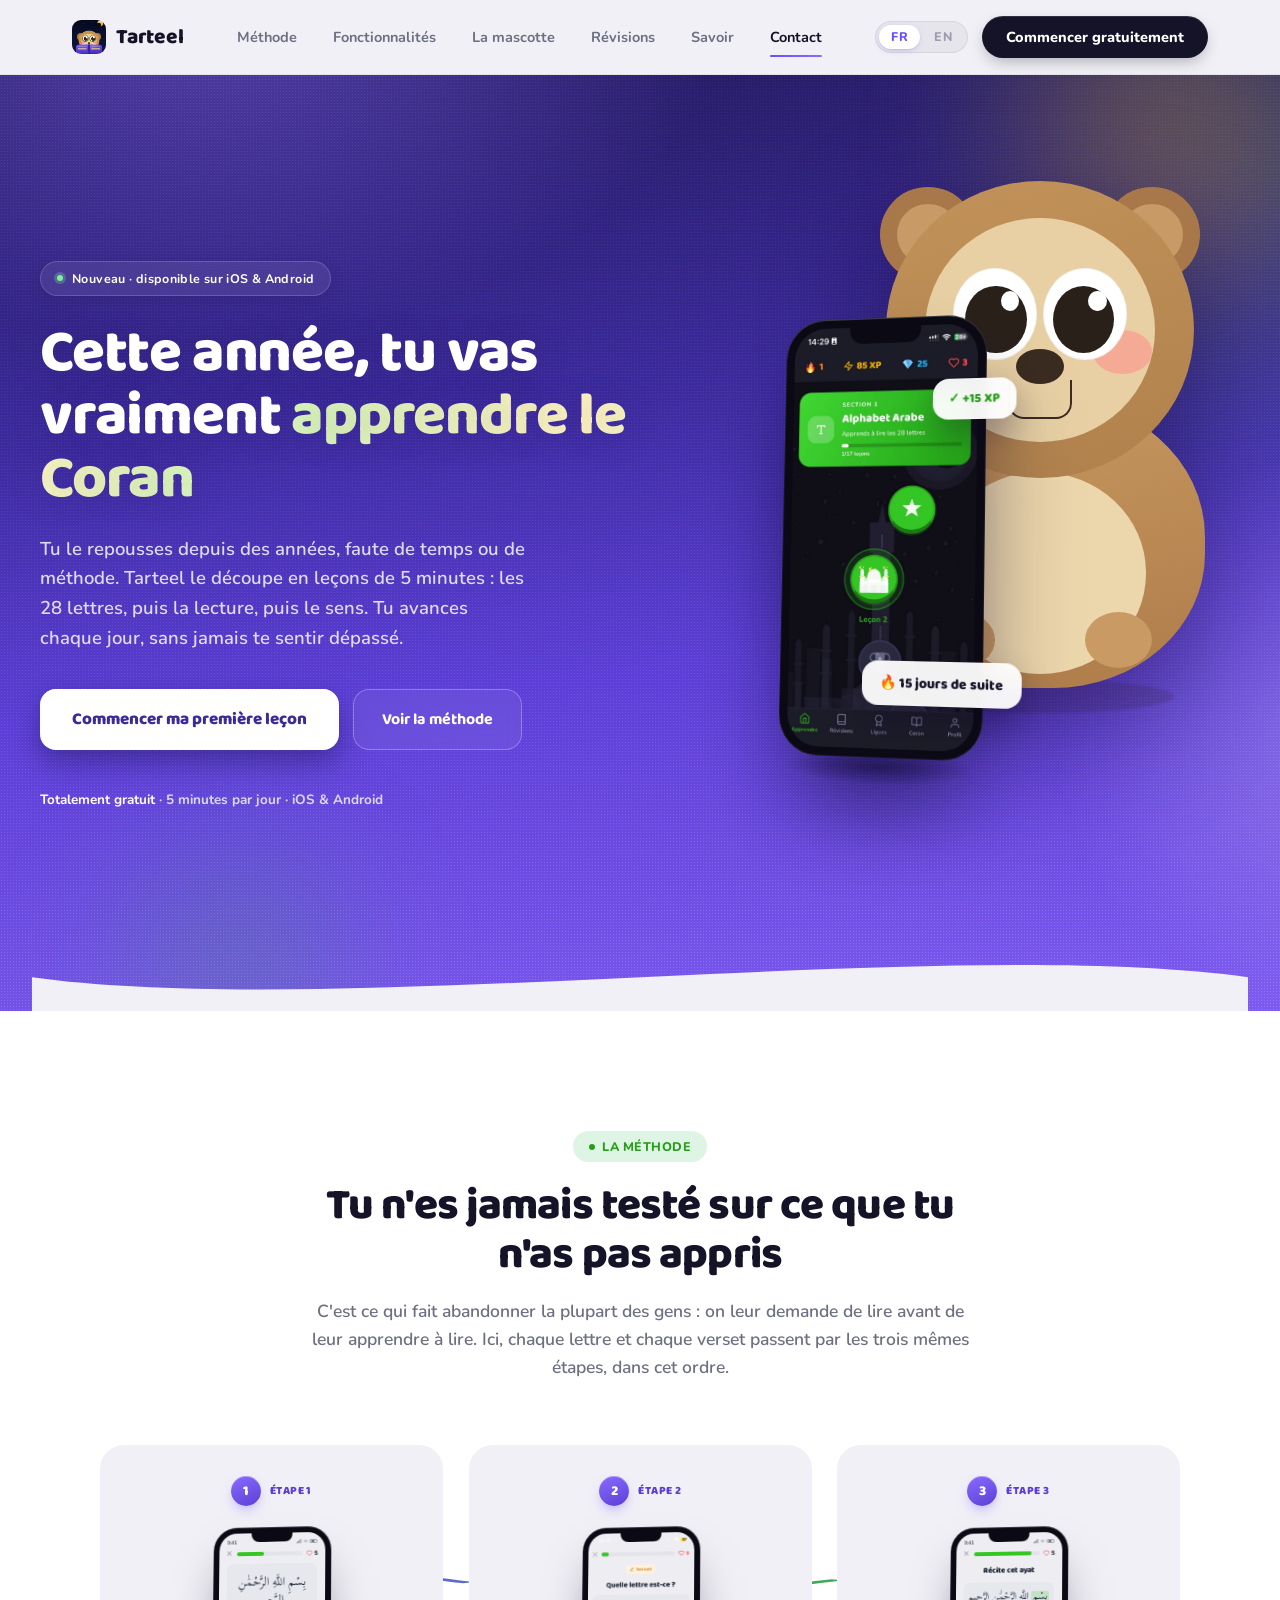
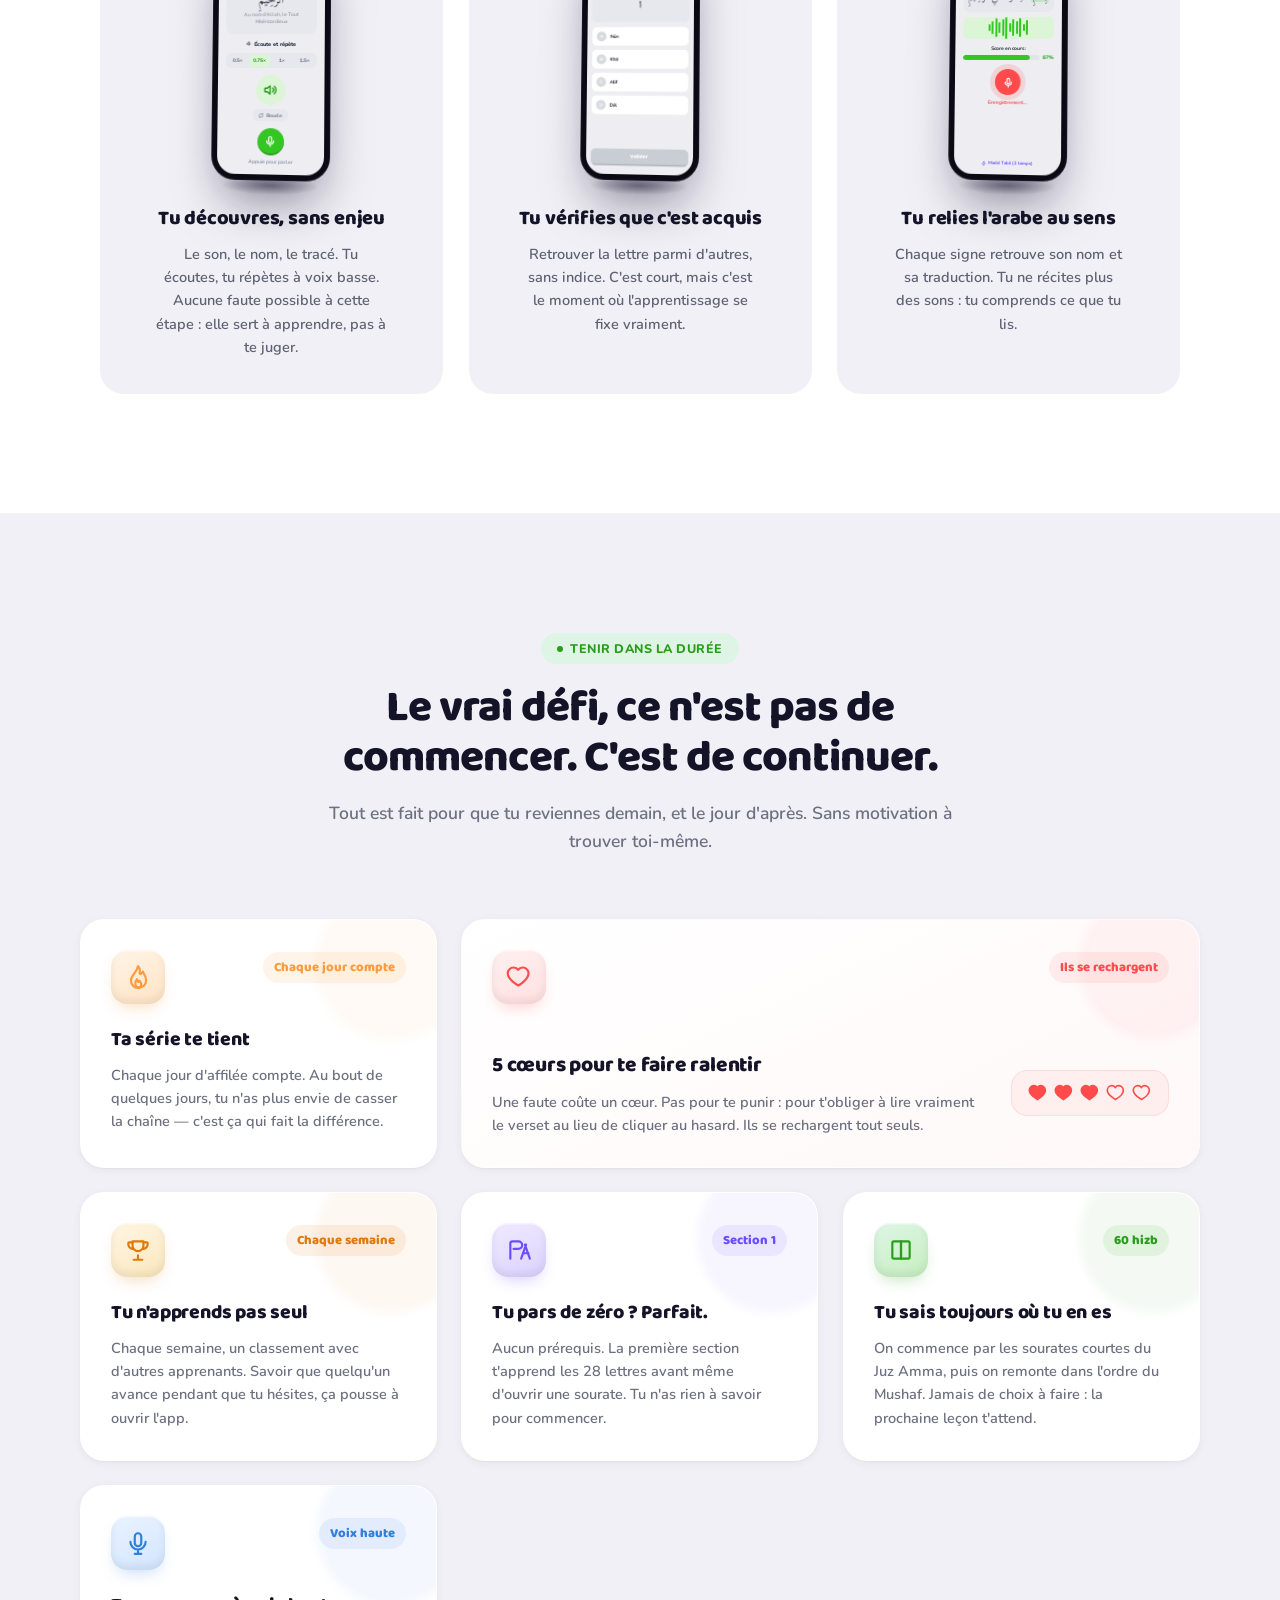
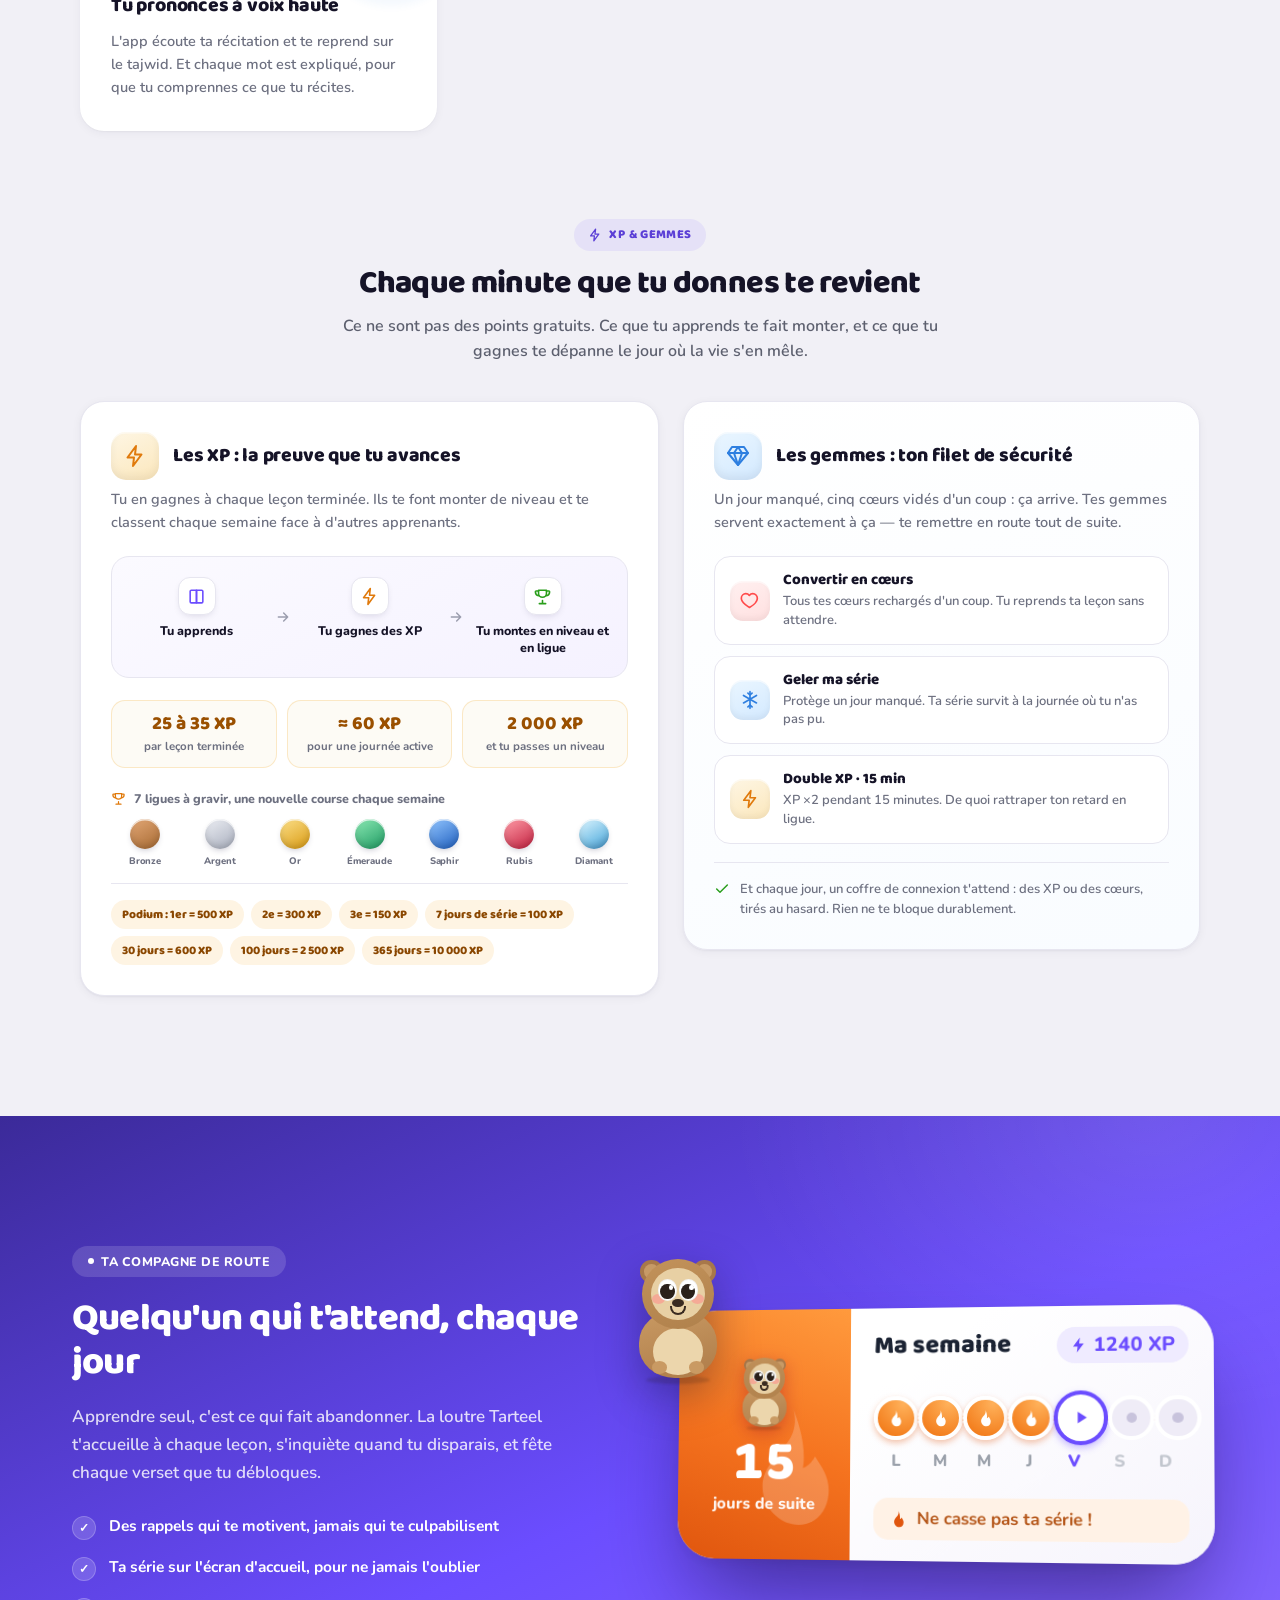
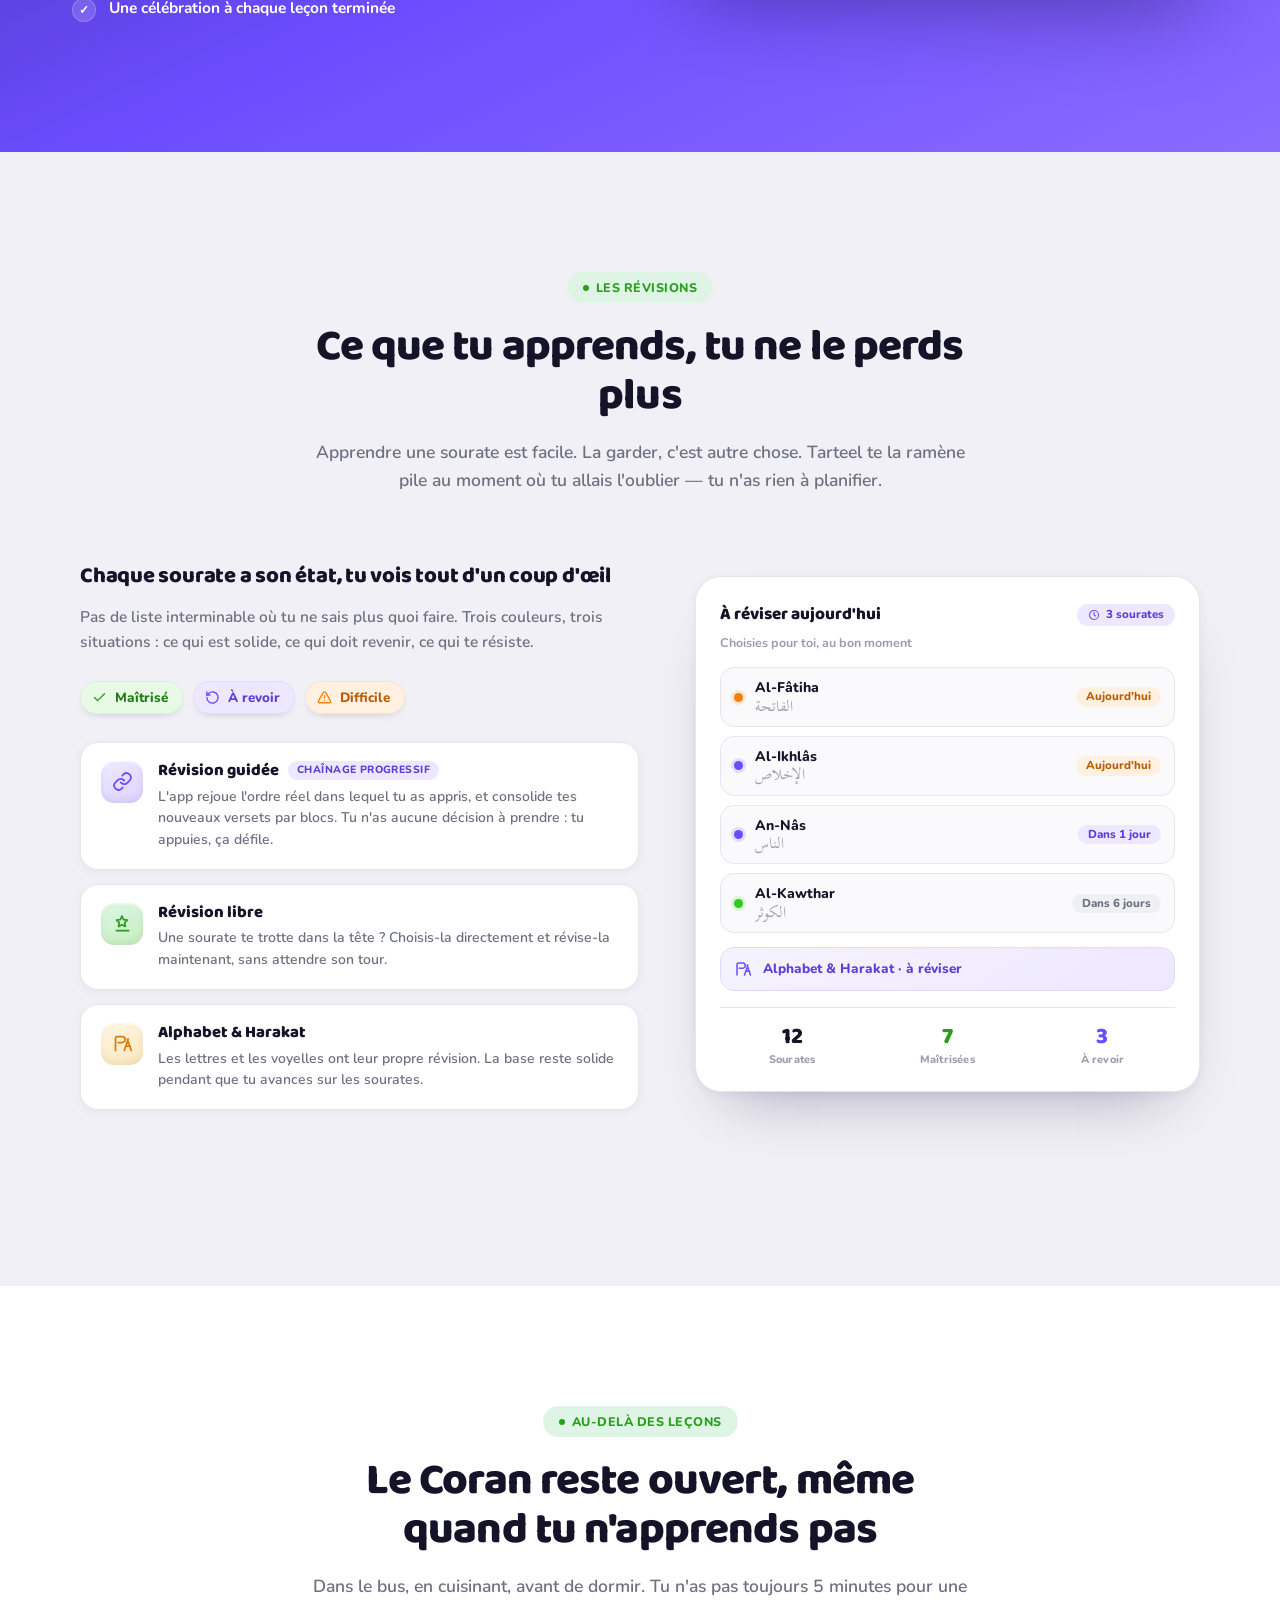
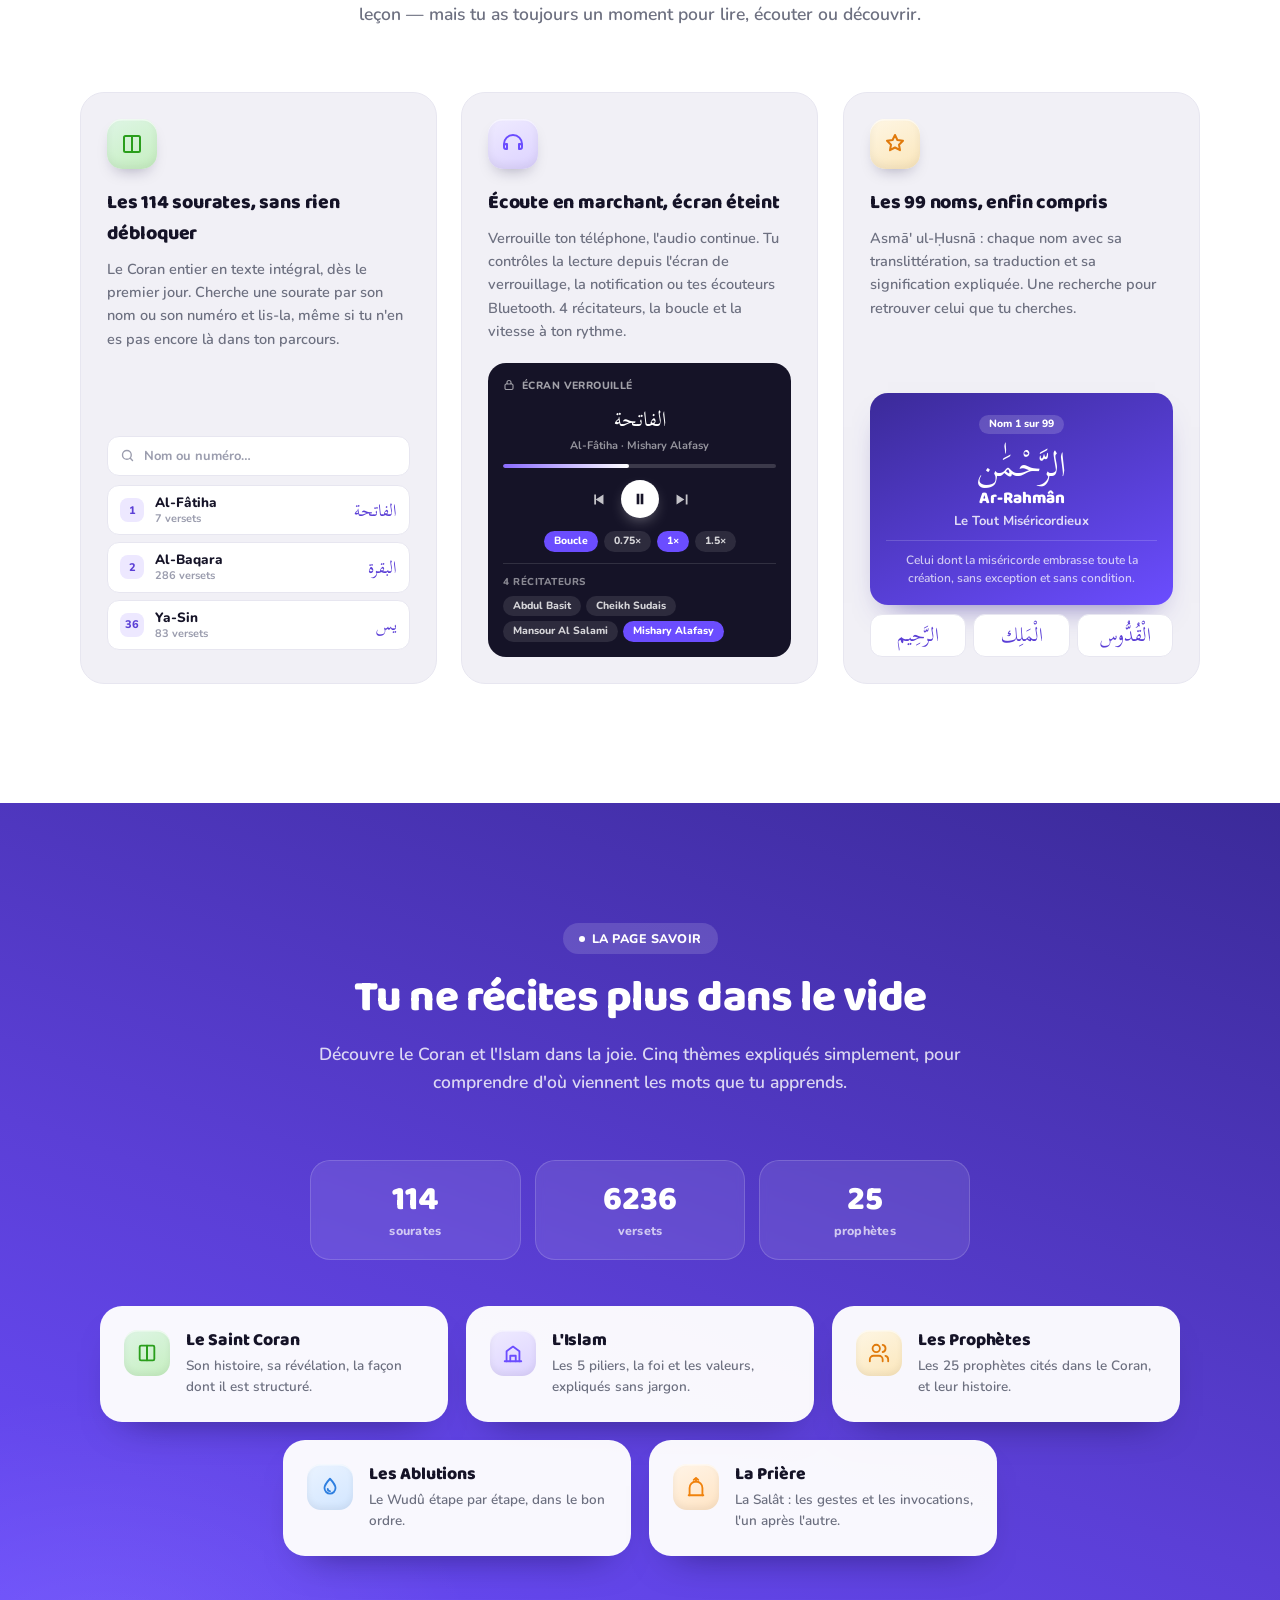
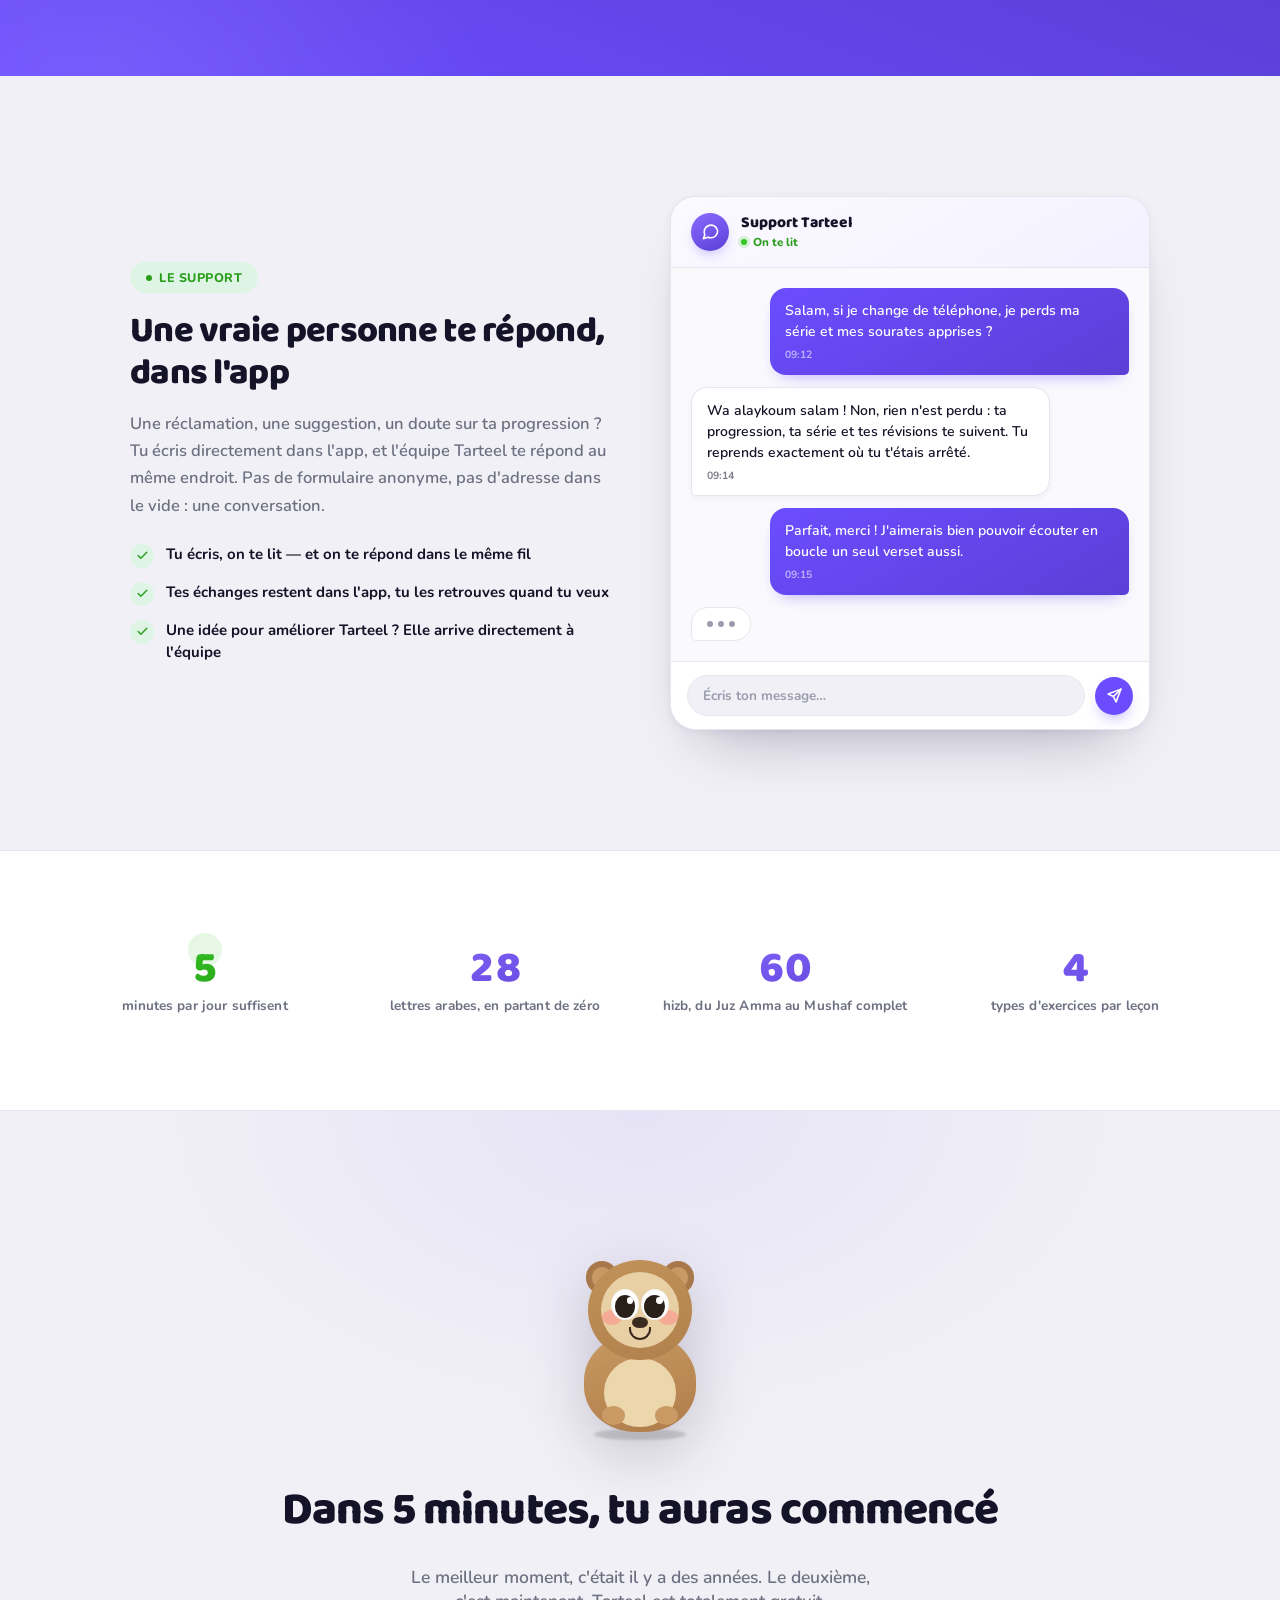
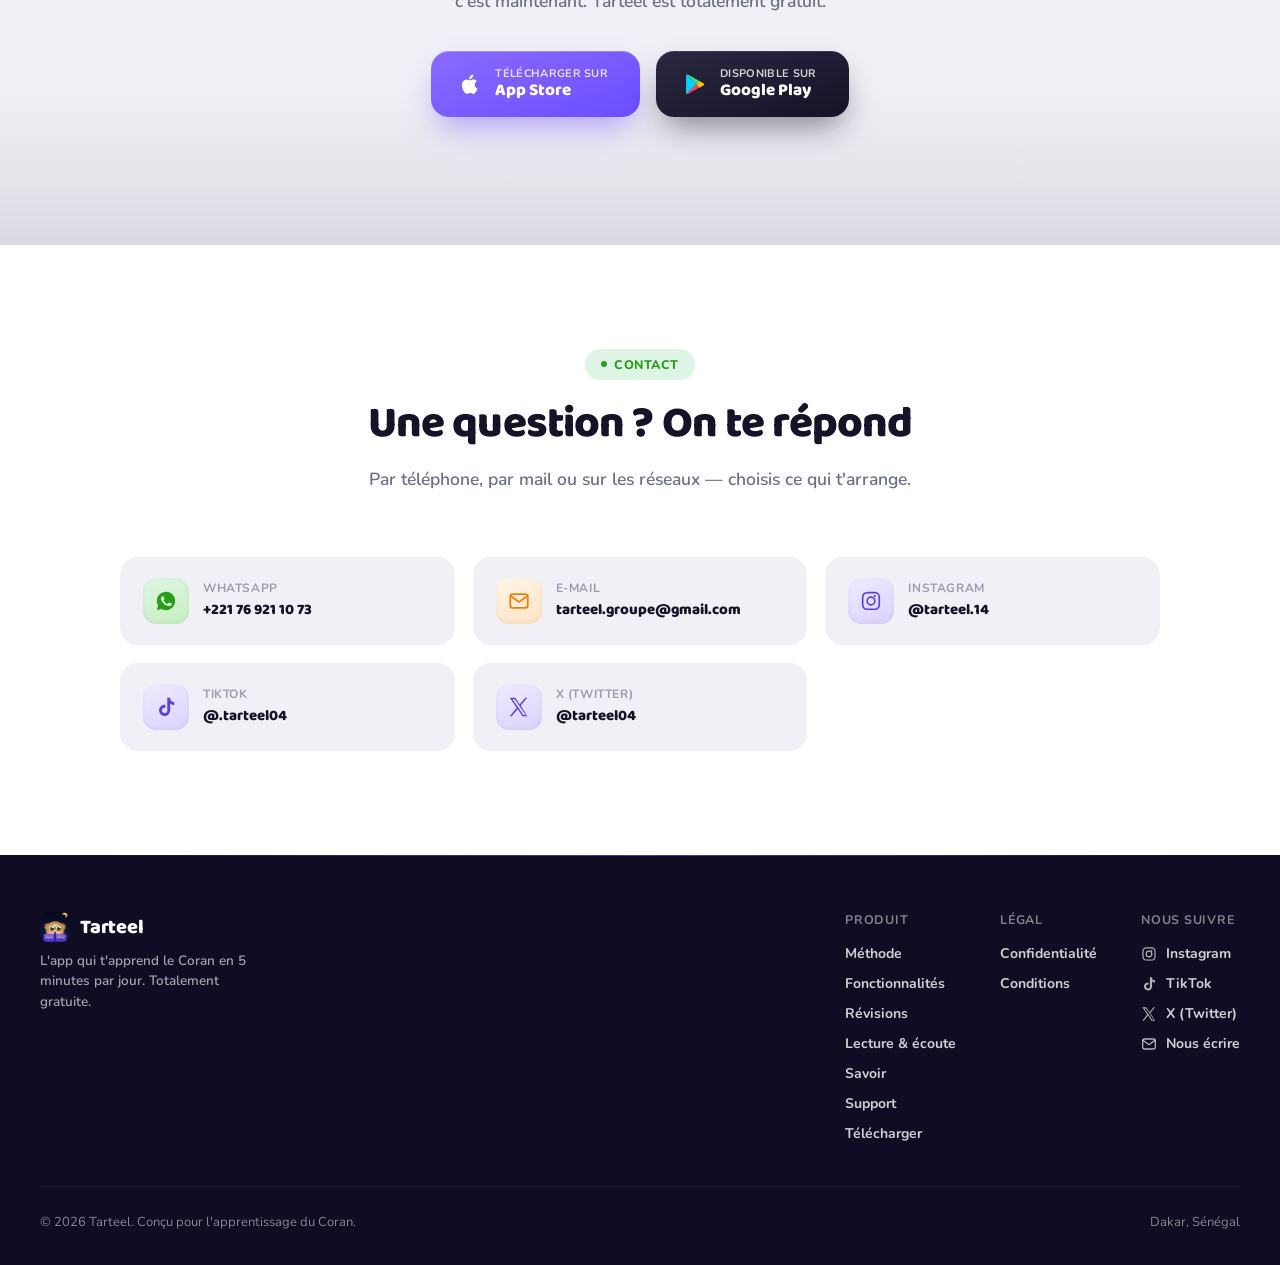
==== commit 0c8e7e48: "fix des boutons" ====
--- a/index.html
+++ b/index.html
@@ -54,7 +54,7 @@
       <h1 data-i18n-html="hero.h1">Cette année, tu vas vraiment <span class="accent">apprendre le Coran</span></h1>
       <p class="hero-sub" data-i18n="hero.sub">Tu le repousses depuis des années, faute de temps ou de méthode. Tarteel le découpe en leçons de 5 minutes : les 28 lettres, puis la lecture, puis le sens. Tu avances chaque jour, sans jamais te sentir dépassé.</p>
       <div class="hero-ctas">
-        <button class="btn-primary" data-i18n="hero.cta1" onclick="document.getElementById('telecharger').scrollIntoView({behavior:'smooth'})">Commencer ma première leçon</button>
+        <a href="#telecharger" class="btn-primary" data-i18n="hero.cta1">Commencer ma première leçon</a>
         <a href="#methode" class="btn-ghost" data-i18n="hero.cta2">Voir la méthode</a>
       </div>
       <div class="hero-proof">
@@ -859,11 +859,11 @@
   <h2 class="fade-up" data-i18n="cta.h2">Dans 5 minutes, tu auras commencé</h2>
   <p class="fade-up" data-i18n="cta.sub">Le meilleur moment, c'était il y a des années. Le deuxième, c'est maintenant. Tarteel est totalement gratuit.</p>
   <div class="final-ctas fade-up">
-    <button class="btn-cta-violet" data-i18n-aria="cta.aria.ios" aria-label="Télécharger Tarteel sur l'App Store">
+    <a href="https://apps.apple.com" target="_blank" rel="noopener noreferrer" class="btn-cta-violet" data-i18n-aria="cta.aria.ios" aria-label="Télécharger Tarteel sur l'App Store">
       <svg viewBox="0 0 24 24" fill="currentColor" aria-hidden="true"><path d="M16.4 12.9c0-2.2 1.8-3.3 1.9-3.4-1-1.5-2.6-1.7-3.2-1.7-1.4-.1-2.6.8-3.3.8-.7 0-1.7-.8-2.9-.8-1.5 0-2.9.9-3.6 2.2-1.6 2.7-.4 6.7 1.1 8.9.7 1.1 1.6 2.3 2.8 2.2 1.1 0 1.5-.7 2.9-.7s1.7.7 2.9.7c1.2 0 1.9-1.1 2.7-2.2.8-1.3 1.2-2.5 1.2-2.6-.1 0-2.5-1-2.5-3.4Z"/><path d="M14.1 6.2c.6-.8 1-1.9.9-3-1 .1-2.1.7-2.8 1.5-.6.7-1.1 1.8-.9 2.9 1.1.1 2.2-.6 2.8-1.4Z"/></svg>
       <span class="btn-cta-label"><span class="btn-cta-eyebrow" data-i18n="cta.eyebrow.ios">Télécharger sur</span><span class="btn-cta-store">App Store</span></span>
-    </button>
-    <button class="btn-cta-violet btn-cta-android" data-i18n-aria="cta.aria.android" aria-label="Télécharger Tarteel sur Google Play">
+    </a>
+    <a href="https://play.google.com" target="_blank" rel="noopener noreferrer" class="btn-cta-violet btn-cta-android" data-i18n-aria="cta.aria.android" aria-label="Télécharger Tarteel sur Google Play">
       <svg viewBox="0 0 24 24" aria-hidden="true">
         <path d="M4.2 2.9c-.3.28-.45.7-.45 1.24v15.72c0 .54.15.96.45 1.24l.1.08 8.8-8.8v-.2l-8.8-8.8-.1.08Z" fill="#00D2FF"/>
         <path d="M16.1 15.35 13.1 12.36v-.2l3-3 .07.04 3.56 2.02c1.02.58 1.02 1.53 0 2.11l-3.56 2.02-.07.04Z" fill="#FFC107"/>
@@ -871,7 +871,7 @@
         <path d="M16.17 9.17 5.78 3.39c-.61-.34-1.15-.3-1.48.05l8.8 8.8 3.07-3.07Z" fill="#3DDC84"/>
       </svg>
       <span class="btn-cta-label"><span class="btn-cta-eyebrow" data-i18n="cta.eyebrow.android">Disponible sur</span><span class="btn-cta-store">Google Play</span></span>
-    </button>
+    </a>
   </div>
 </section>
 
--- a/styles.css
+++ b/styles.css
@@ -176,6 +176,7 @@
   }
   .hero-ctas{display:flex; gap:14px; flex-wrap:wrap; margin-bottom:40px;}
   .btn-primary{
+    display:inline-flex; align-items:center; justify-content:center;
     background:#fff; color:var(--violet-deep); font-family:'Baloo 2'; font-weight:800; font-size:17px;
     padding:17px 32px; border-radius:16px; border:none; cursor:pointer;
     box-shadow:0 1px 0 rgba(255,255,255,.6) inset, 0 12px 28px rgba(10,5,40,.35);
@@ -185,6 +186,7 @@
   .btn-primary:hover{transform:translateY(-3px); box-shadow:0 1px 0 rgba(255,255,255,.6) inset, 0 18px 34px rgba(10,5,40,.42);}
   .btn-primary:active{transform:translateY(-1px) scale(.98);}
   .btn-ghost{
+    display:inline-flex; align-items:center; justify-content:center;
     background:rgba(255,255,255,.06); color:#fff; font-family:'Baloo 2'; font-weight:700; font-size:16px;
     padding:17px 28px; border-radius:16px; border:1px solid rgba(255,255,255,.28);
     backdrop-filter:blur(8px);
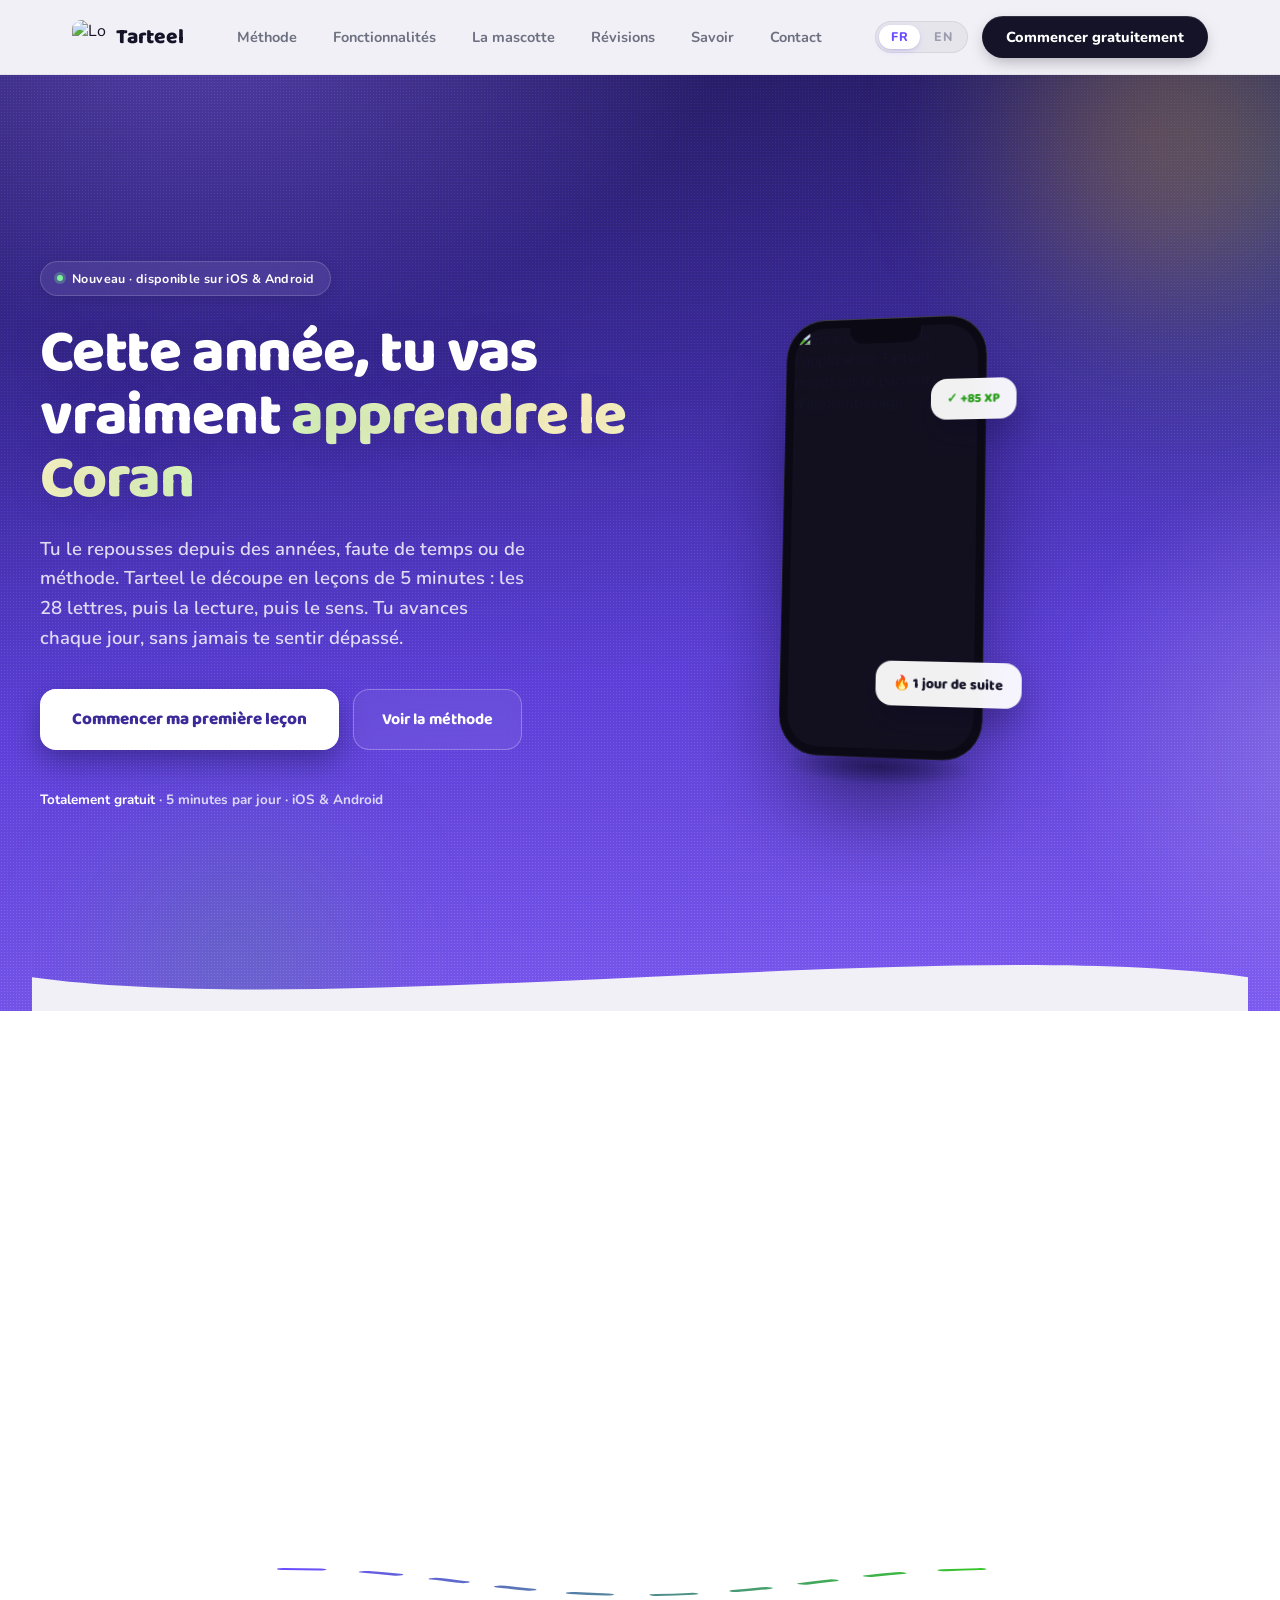
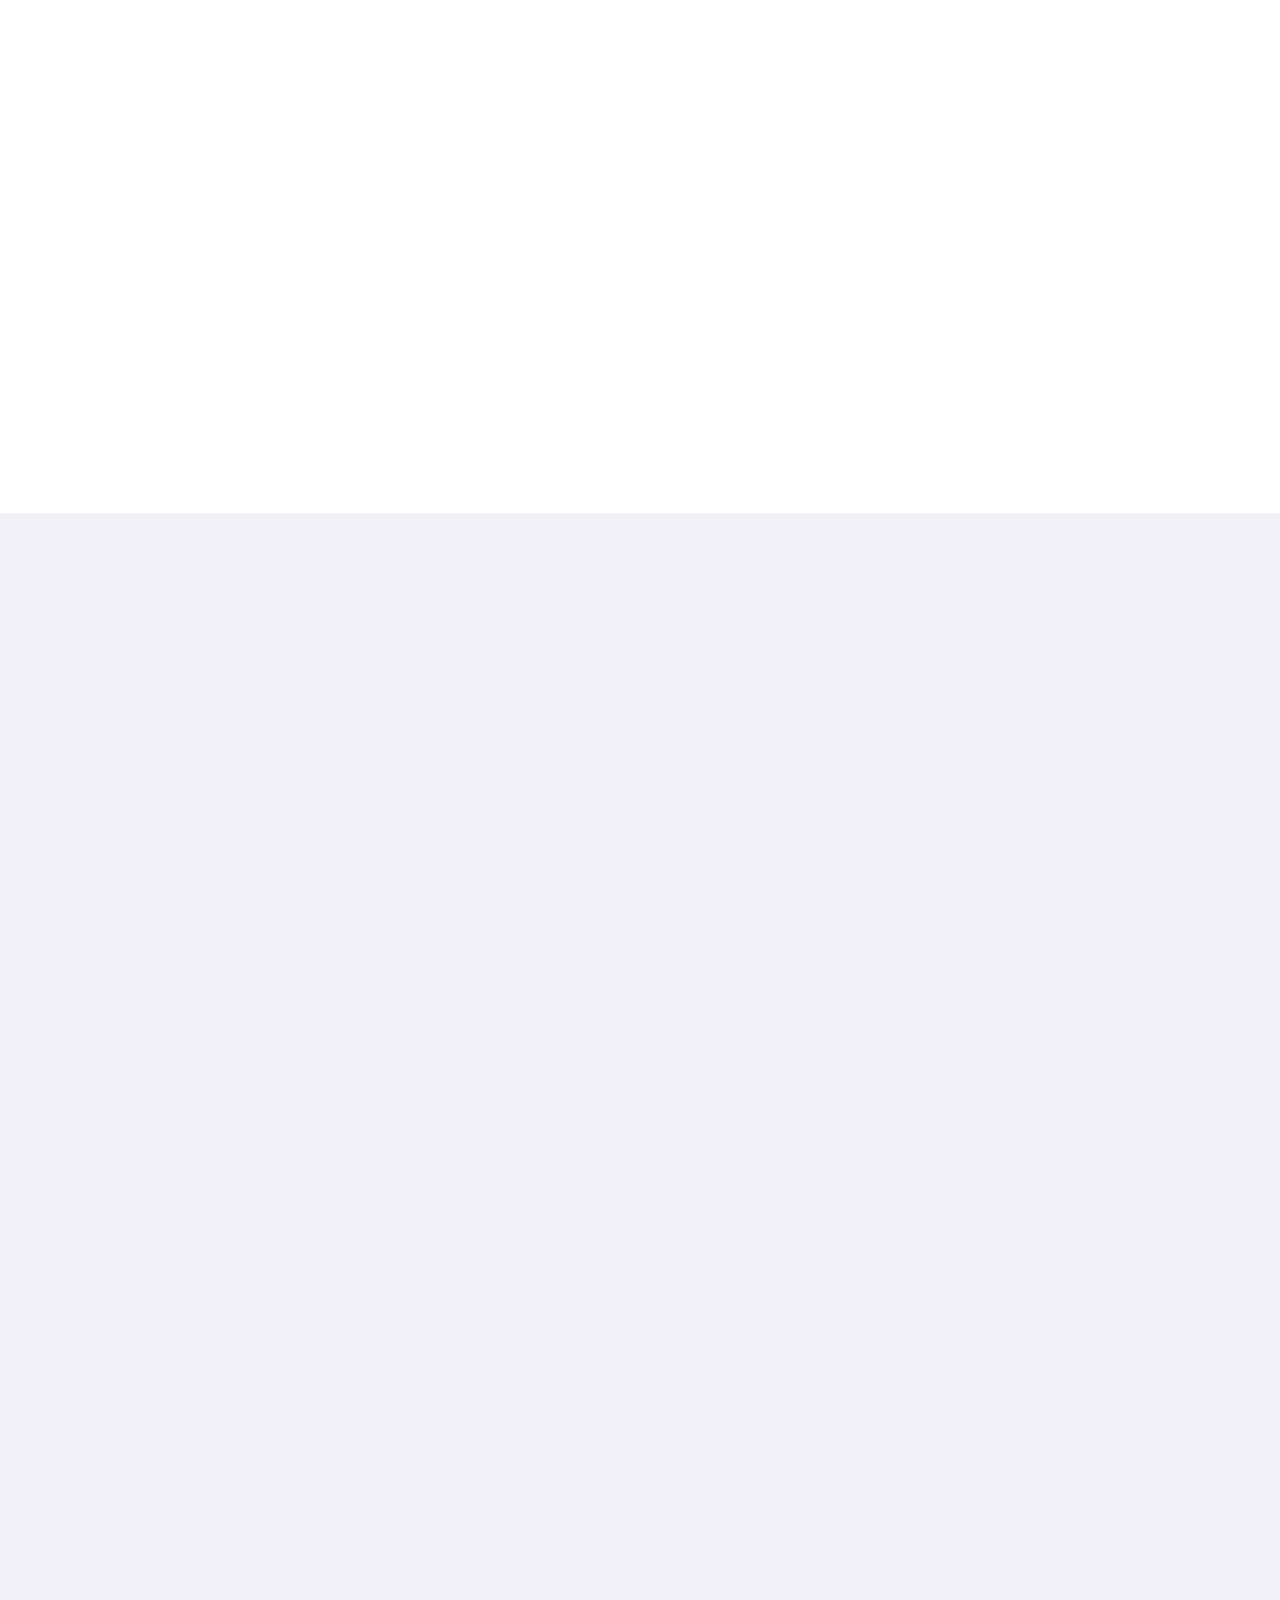
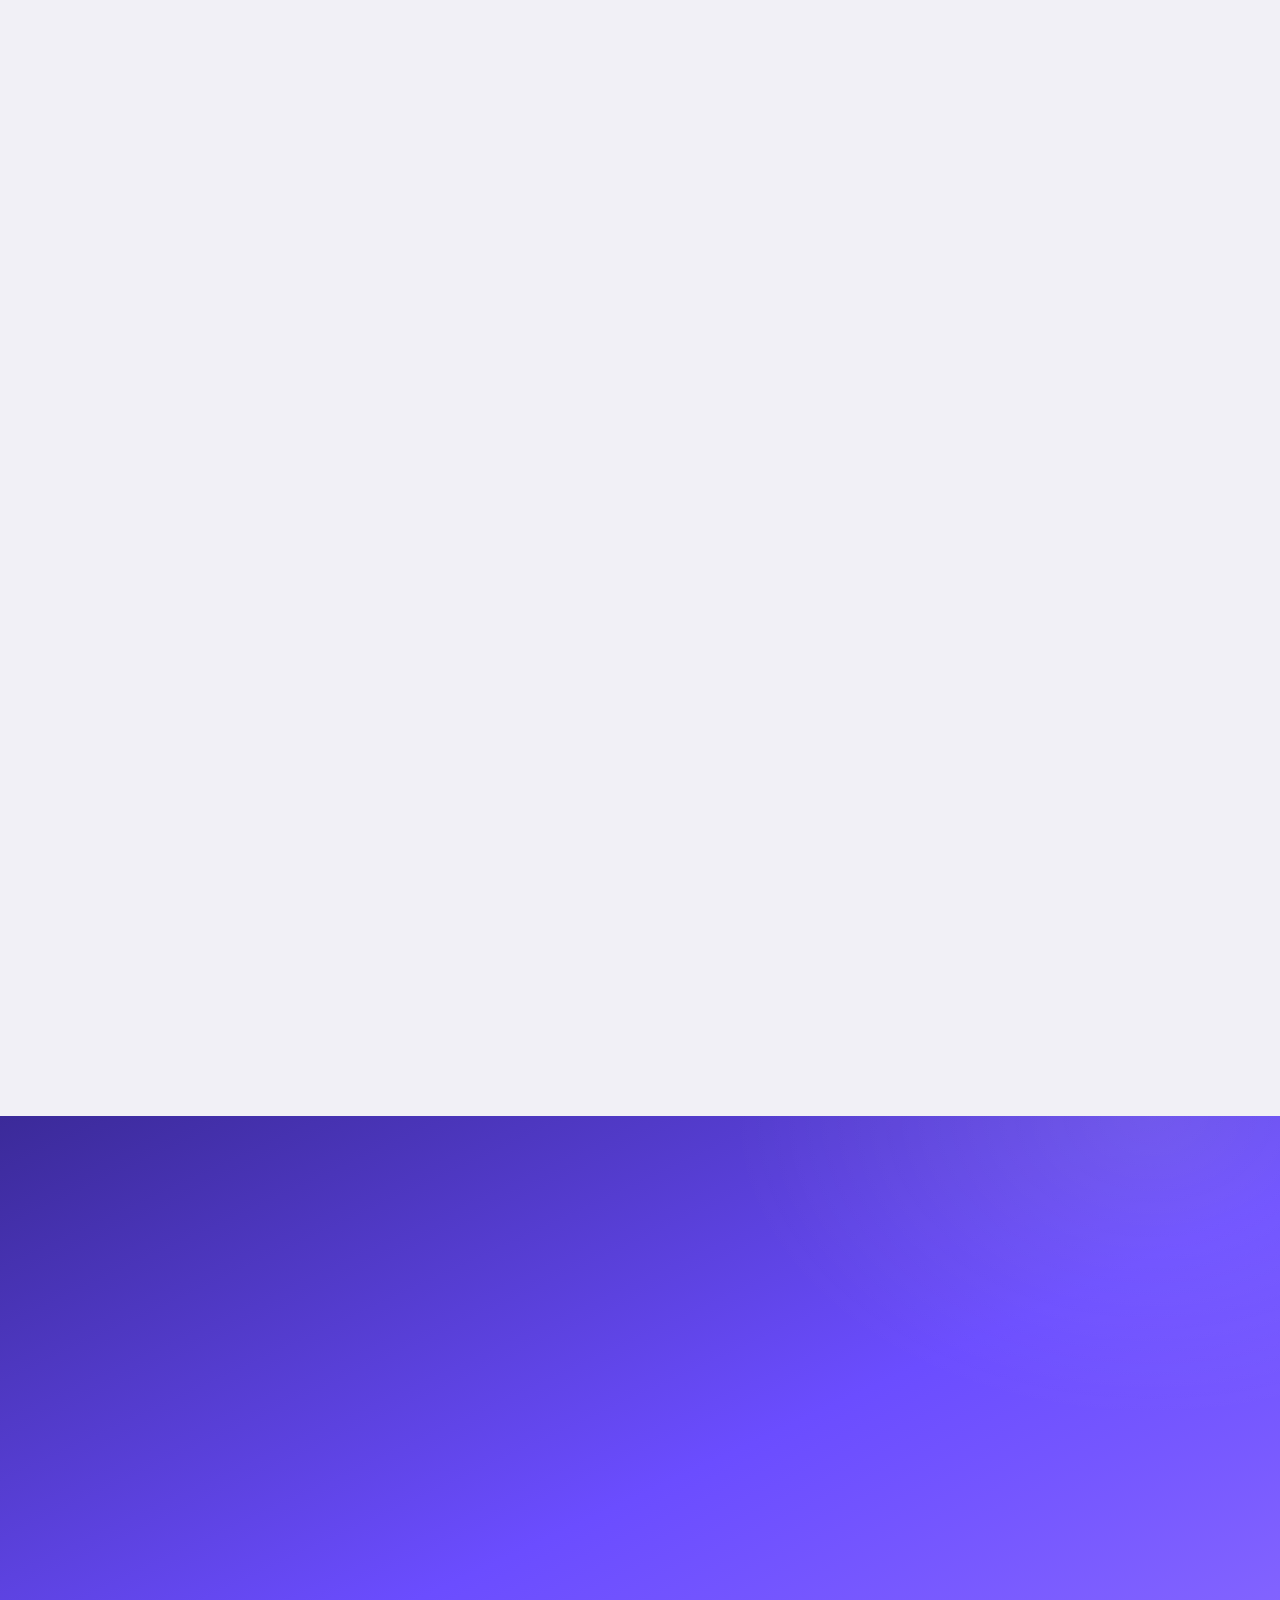
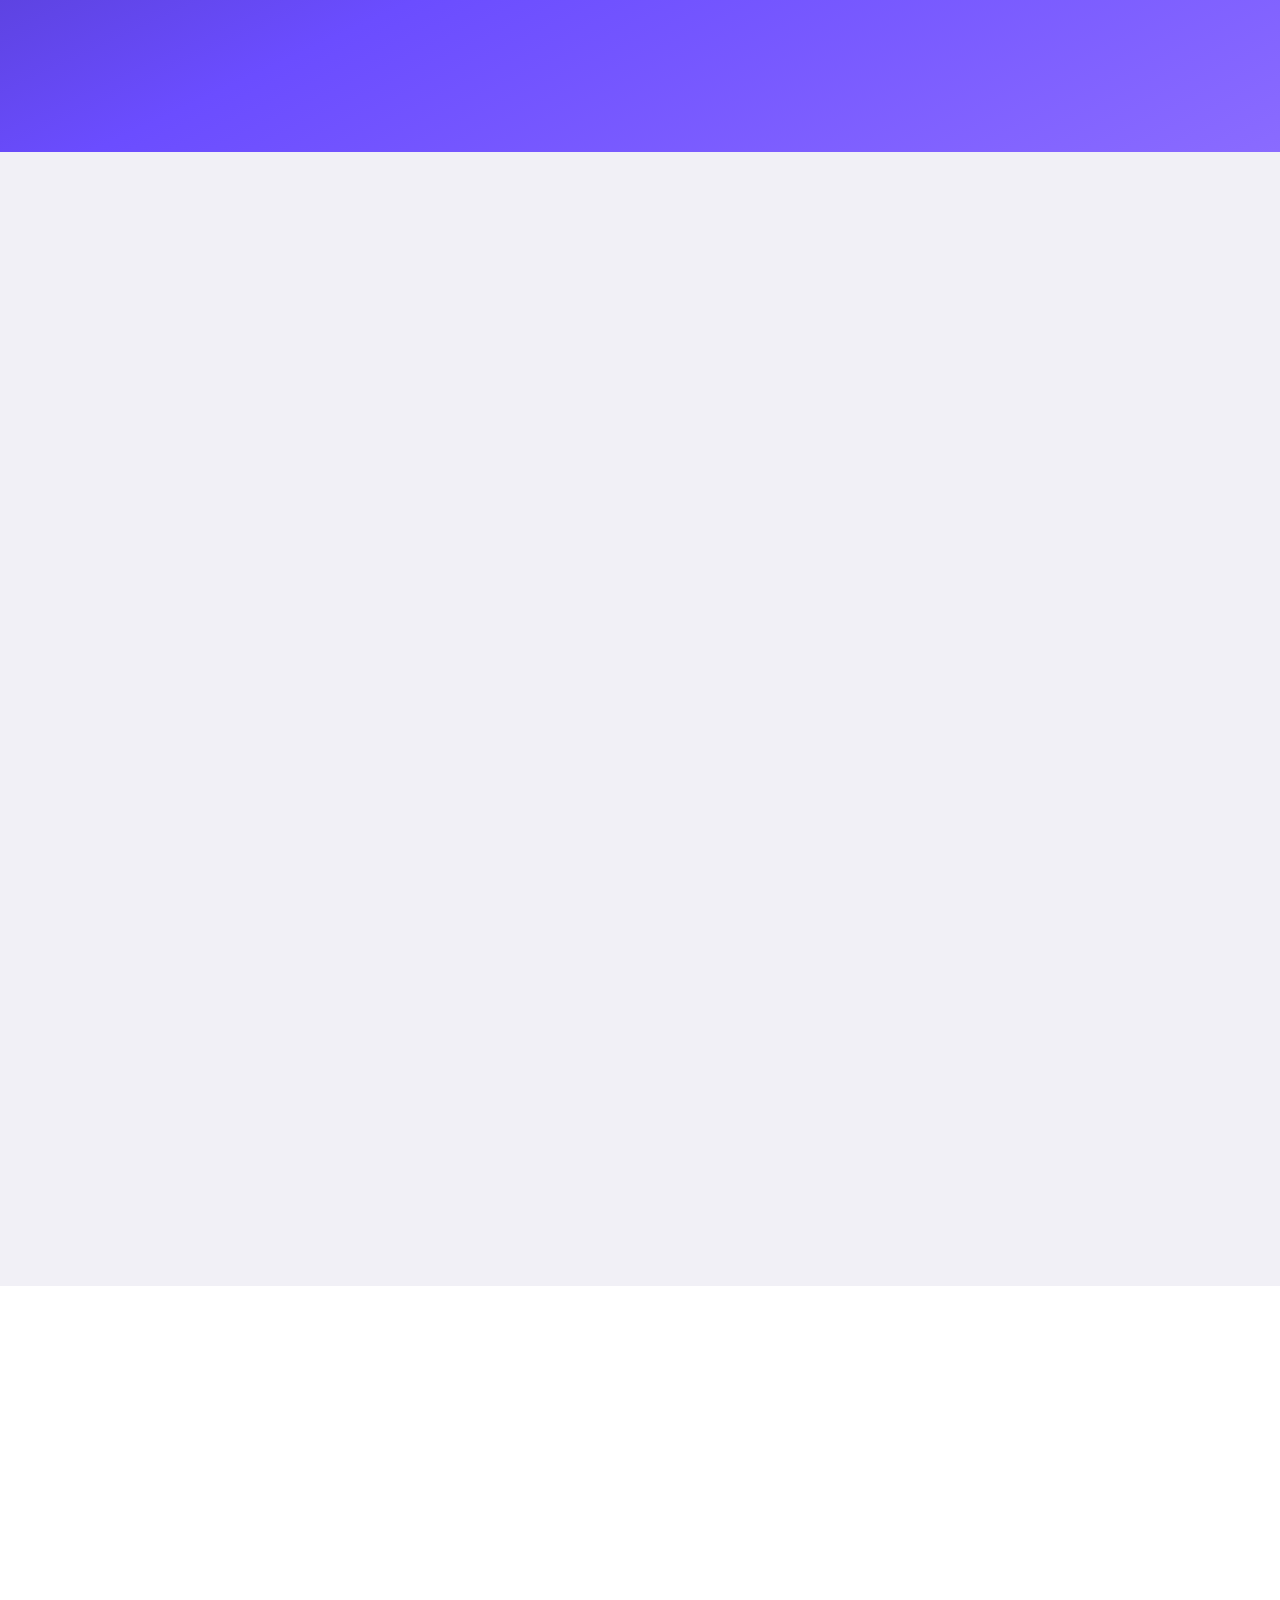
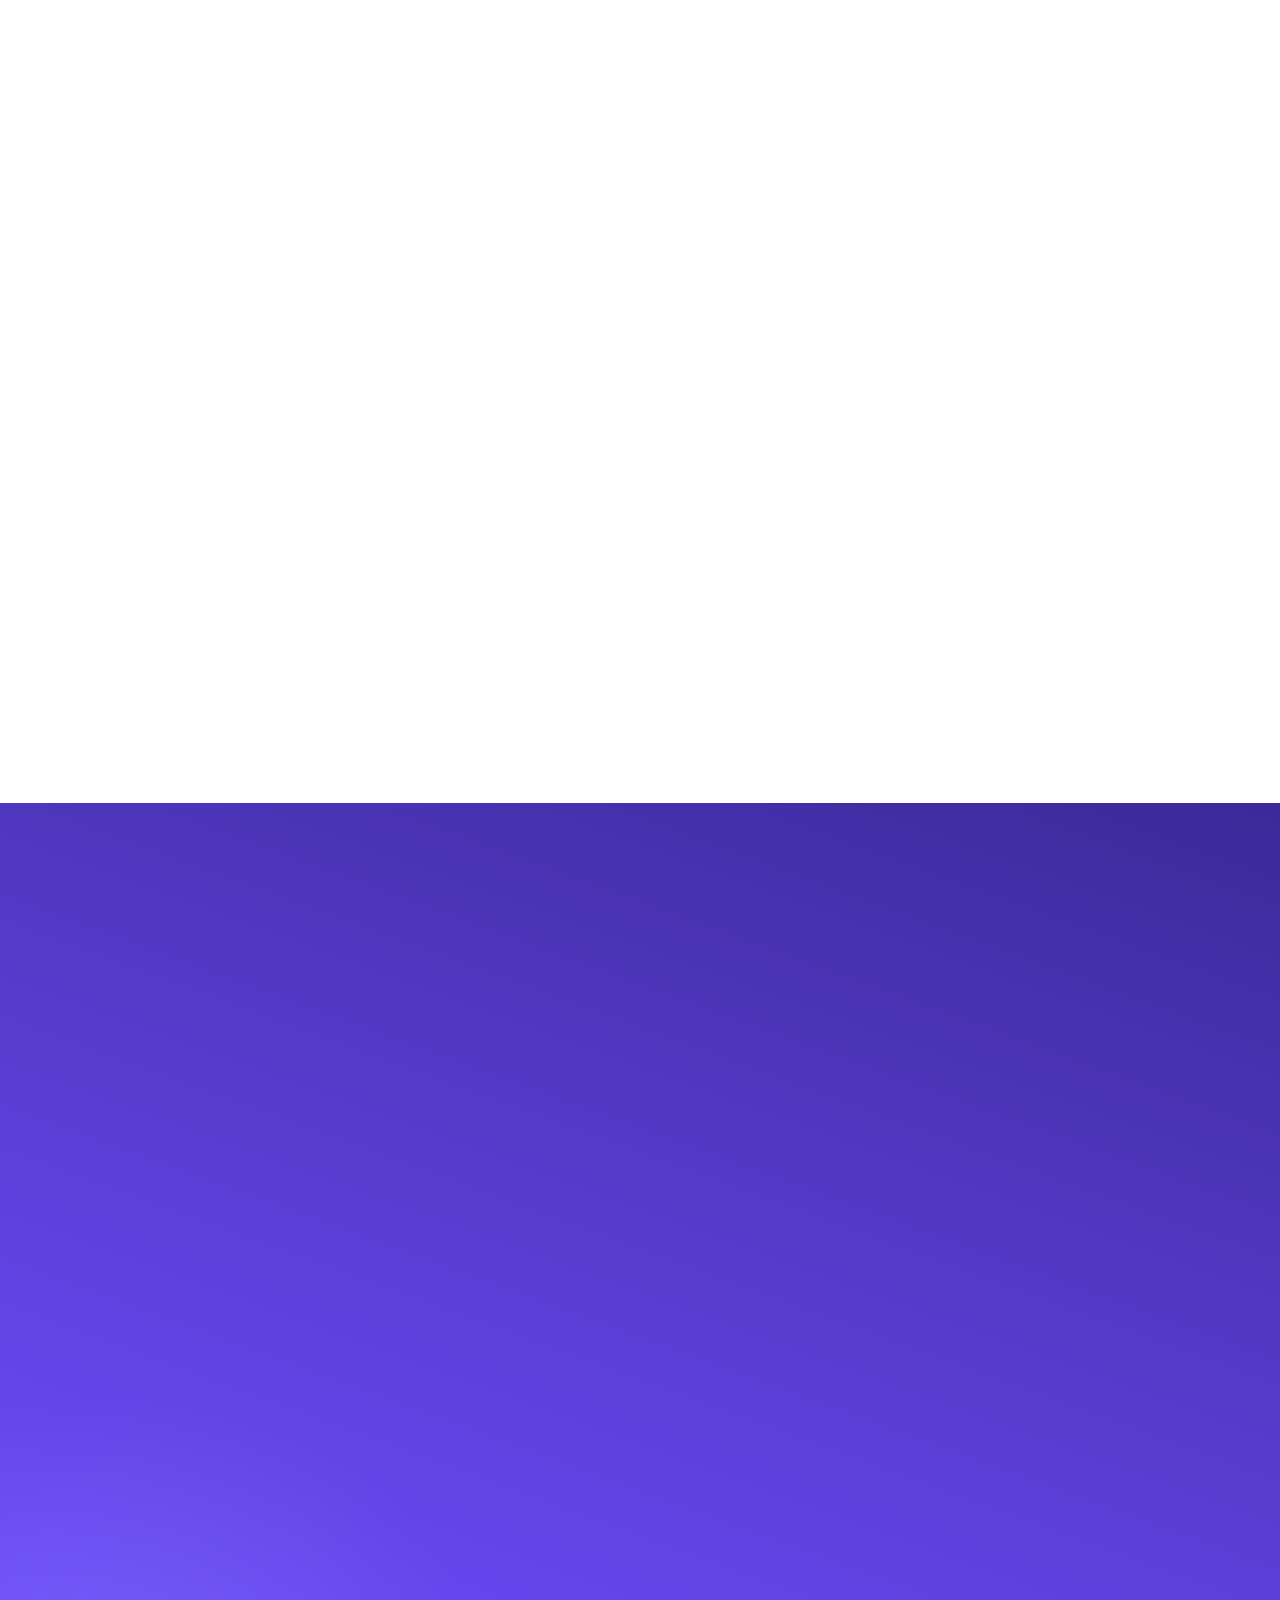
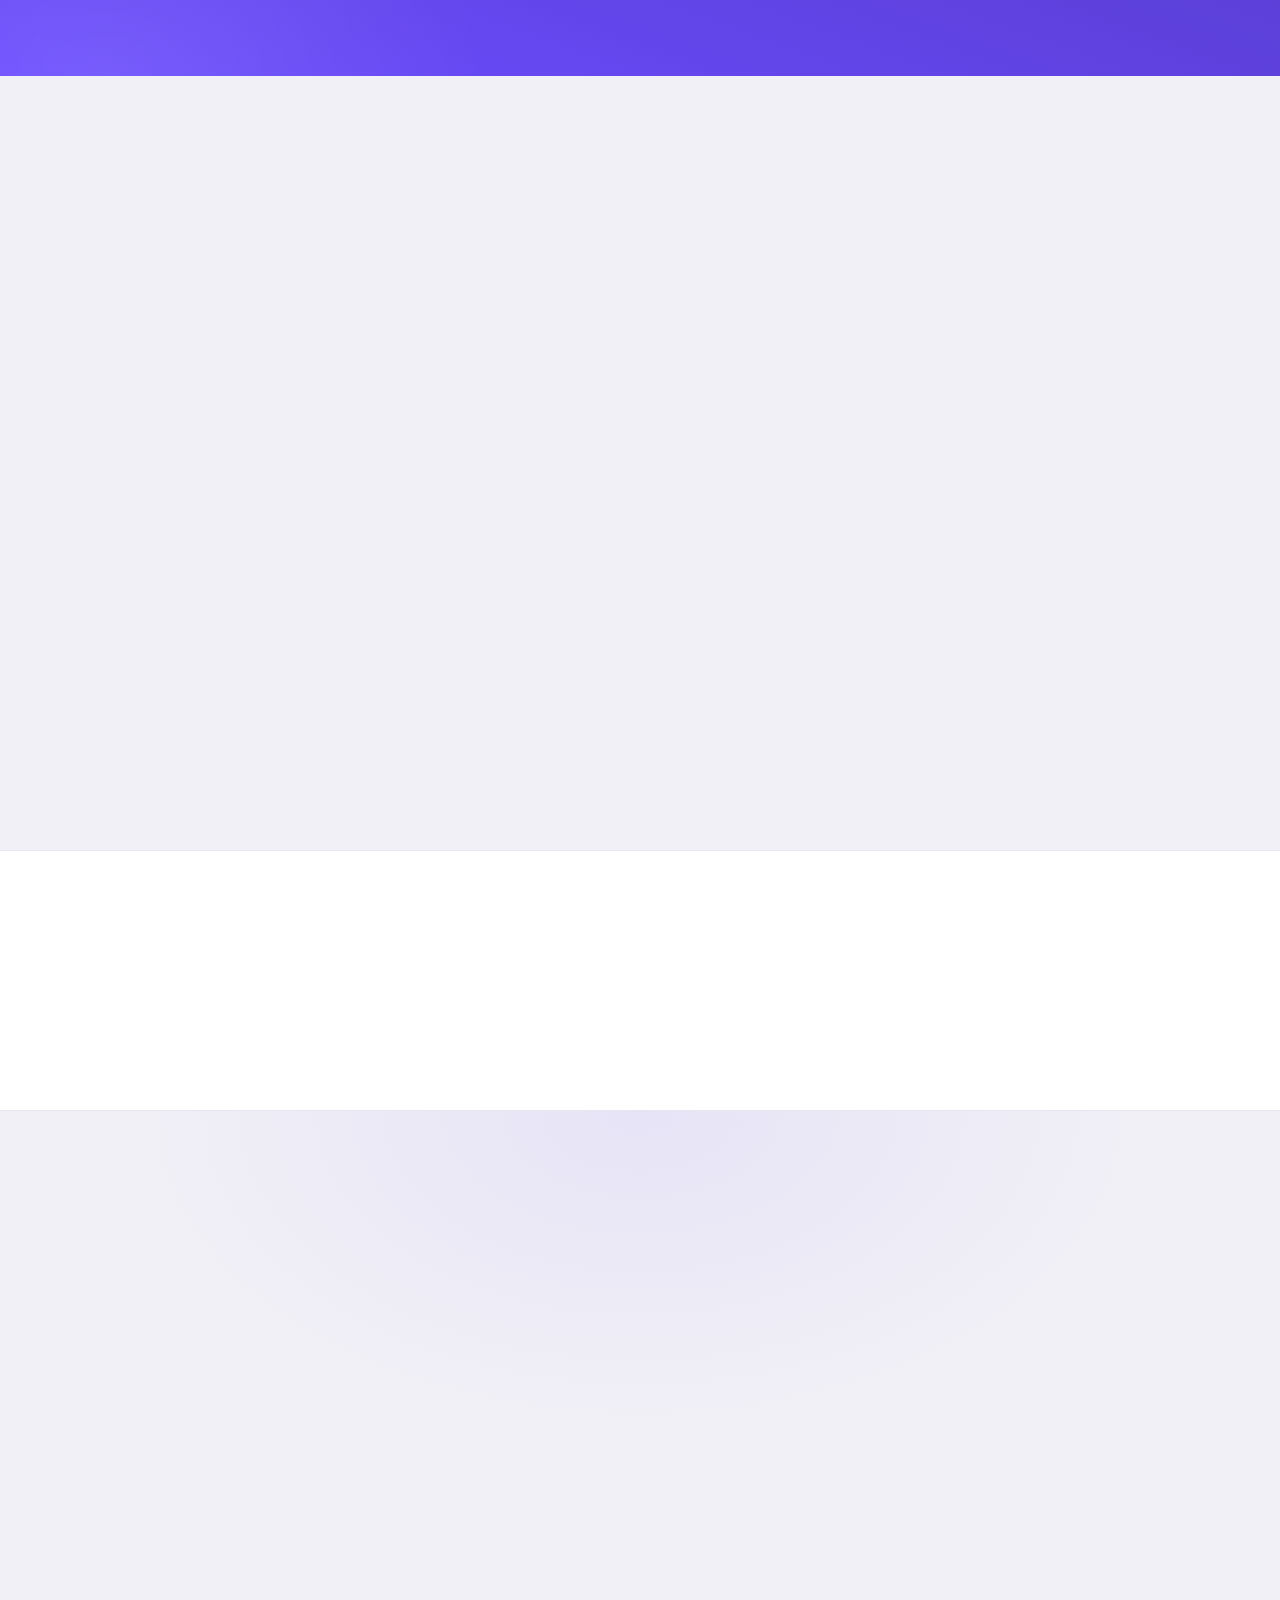
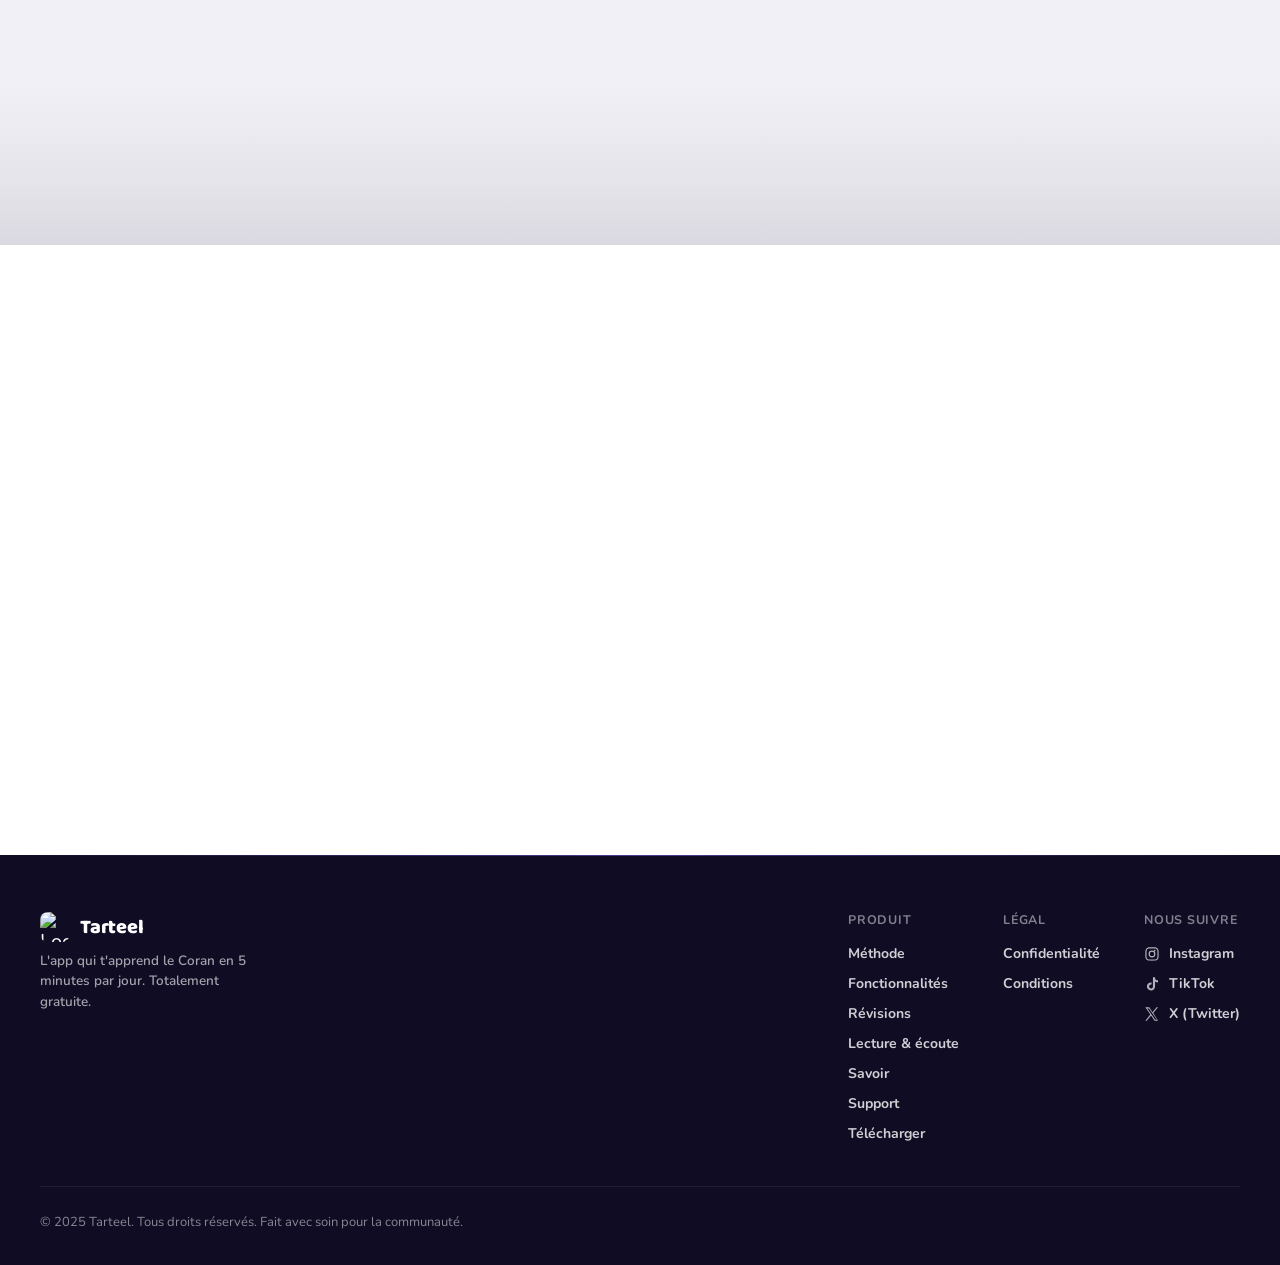
==== commit 0c86bcb6: "Implement code changes to enhance functionality and improve performance" ====
--- a/index.html
+++ b/index.html
@@ -961,671 +961,27 @@
         <h4 data-i18n="footer.follow">Nous suivre</h4>
         <a href="https://www.instagram.com/tarteel.14" target="_blank" rel="noopener noreferrer" class="footer-social">
           <svg viewBox="0 0 24 24" aria-hidden="true"><path fill="currentColor" d="M12 2c-2.72 0-3.06.01-4.12.06-1.06.05-1.78.22-2.42.46a4.9 4.9 0 0 0-1.77 1.15A4.9 4.9 0 0 0 2.54 5.44c-.24.64-.4 1.36-.46 2.42C2.01 8.92 2 9.26 2 12s.01 3.06.06 4.12c.05 1.06.22 1.78.46 2.42.25.66.58 1.22 1.15 1.77.55.57 1.11.9 1.77 1.15.64.24 1.36.4 2.42.46 1.06.05 1.4.06 4.12.06s3.06-.01 4.12-.06c1.06-.05 1.78-.22 2.42-.46a4.9 4.9 0 0 0 1.77-1.15 4.9 4.9 0 0 0 1.15-1.77c.24-.64.4-1.36.46-2.42.05-1.06.06-1.4.06-4.12s-.01-3.06-.06-4.12c-.05-1.06-.22-1.78-.46-2.42a4.9 4.9 0 0 0-1.15-1.77A4.9 4.9 0 0 0 18.56 2.5c-.64-.24-1.36-.4-2.42-.46C15.08 2.01 14.74 2 12 2Zm0 1.8c2.67 0 2.99.01 4.04.06.98.04 1.5.2 1.86.34.47.18.8.4 1.15.75.35.35.57.68.75 1.15.14.36.3.88.34 1.86.05 1.05.06 1.37.06 4.04s-.01 2.99-.06 4.04c-.04.98-.2 1.5-.34 1.86a3.1 3.1 0 0 1-.75 1.15 3.1 3.1 0 0 1-1.15.75c-.36.14-.88.3-1.86.34-1.05.05-1.37.06-4.04.06s-2.99-.01-4.04-.06c-.98-.04-1.5-.2-1.86-.34a3.1 3.1 0 0 1-1.15-.75 3.1 3.1 0 0 1-.75-1.15c-.14-.36-.3-.88-.34-1.86-.05-1.05-.06-1.37-.06-4.04s.01-2.99.06-4.04c.04-.98.2-1.5.34-1.86.18-.47.4-.8.75-1.15.35-.35.68-.57 1.15-.75.36-.14.88-.3 1.86-.34C9.01 3.81 9.33 3.8 12 3.8Zm0 3.06a5.14 5.14 0 1 0 0 10.28 5.14 5.14 0 0 0 0-10.28Zm0 8.48a3.34 3.34 0 1 1 0-6.68 3.34 3.34 0 0 1 0 6.68Zm5.34-8.68a1.2 1.2 0 1 1-2.4 0 1.2 1.2 0 0 1 2.4 0Z"/></svg>
-          Instagram
+          <span>Instagram</span>
         </a>
         <a href="https://www.tiktok.com/@.tarteel04" target="_blank" rel="noopener noreferrer" class="footer-social">
           <svg viewBox="0 0 24 24" aria-hidden="true"><path fill="currentColor" d="M16.6 2h-3.2v13.7a2.9 2.9 0 1 1-2.05-2.77V9.63a6.1 6.1 0 1 0 5.25 6.05V8.32a7.6 7.6 0 0 0 4.4 1.4V6.5a4.4 4.4 0 0 1-4.4-4.4Z"/></svg>
-          TikTok
+          <span>TikTok</span>
         </a>
         <a href="https://x.com/tarteel04" target="_blank" rel="noopener noreferrer" class="footer-social">
           <svg viewBox="0 0 24 24" aria-hidden="true"><path fill="currentColor" d="M13.9 10.4 21 2h-2.1l-6.15 7.3L7.87 2H2l7.45 10.9L2 22h2.1l6.5-7.7 5.2 7.7H21l-7.1-11.6Zm-2.3 2.73-.75-1.08L4.85 3.6h2.6l4.83 6.94.75 1.08 6.28 9.02h-2.6l-5.11-7.5Z"/></svg>
-          X (Twitter)
+          <span>X (Twitter)</span>
         </a>
-        <a href="mailto:tarteel.groupe@gmail.com" class="footer-social">
-          <svg viewBox="0 0 24 24" fill="none" stroke="currentColor" stroke-width="2" stroke-linecap="round" stroke-linejoin="round" aria-hidden="true"><rect x="2.5" y="4.5" width="19" height="15" rx="2.5"/><path d="m3 6.5 9 6.5 9-6.5"/></svg>
-          <span data-i18n="footer.email">Nous écrire</span>
-        </a>
       </div>
     </div>
   </div>
   <div class="footer-bottom">
-    <span data-i18n="footer.copy">© 2026 Tarteel. Conçu pour l'apprentissage du Coran.</span>
-    <span data-i18n="footer.city">Dakar, Sénégal</span>
+    <div class="footer-bottom-inner">
+      <span data-i18n="footer.copy">© 2025 Tarteel. Tous droits réservés.</span>
+      <span data-i18n="footer.baseline">Fait avec soin pour la communauté.</span>
+    </div>
   </div>
 </footer>
 
-<script>
-  /* ---- mobile hamburger menu toggle ---- */
-  (function(){
-    var nav = document.querySelector('.nav');
-    var hamburger = document.getElementById('navHamburger');
-    var overlay = document.getElementById('navOverlay');
-    var closeBtn = document.getElementById('navClose');
-    var links = document.querySelectorAll('#navLinks a');
-    function openMenu(){ nav.classList.add('nav-open'); hamburger.setAttribute('aria-expanded','true'); document.body.style.overflow='hidden'; }
-    function closeMenu(){ nav.classList.remove('nav-open'); hamburger.setAttribute('aria-expanded','false'); document.body.style.overflow=''; }
-    if(hamburger){ hamburger.addEventListener('click', function(){ nav.classList.contains('nav-open') ? closeMenu() : openMenu(); }); }
-    if(overlay){ overlay.addEventListener('click', closeMenu); }
-    if(closeBtn){ closeBtn.addEventListener('click', closeMenu); }
-    for(var i=0;i<links.length;i++){ links[i].addEventListener('click', closeMenu); }
-  })();
-  const LOGO_URI = "[data-uri]";
-  const SCREENSHOT_URI = "[data-uri]";
-  const STEP2_URI = "[data-uri]";
-  const observer = new IntersectionObserver((entries)=>{
-    entries.forEach(e=>{ if(e.isIntersecting){ e.target.classList.add('in'); observer.unobserve(e.target); } });
-  }, {threshold:.15});
-  document.querySelectorAll('.fade-up').forEach(el=>observer.observe(el));
-
-  /* ---- stat count-up: brief 0 -> value tick on first scroll into view ----
-     Sober, single pass, decelerate easing, ~900ms. Skipped entirely under
-     prefers-reduced-motion (numbers just render at final value instantly). */
-  const reduceMotion = window.matchMedia('(prefers-reduced-motion: reduce)').matches;
-  const statEls = document.querySelectorAll('[data-count-to]');
-  if (statEls.length){
-    const easeOutQuad = t => 1 - (1 - t) * (1 - t);
-    const runCount = (el)=>{
-      const target = parseInt(el.dataset.countTo, 10) || 0;
-      if (reduceMotion){ el.textContent = target; return; }
-      const duration = 900;
-      const start = performance.now();
-      const tick = (now)=>{
-        const p = Math.min((now - start) / duration, 1);
-        el.textContent = Math.round(target * easeOutQuad(p));
-        if (p < 1) requestAnimationFrame(tick);
-      };
-      requestAnimationFrame(tick);
-    };
-    const countObserver = new IntersectionObserver((entries)=>{
-      entries.forEach(e=>{ if(e.isIntersecting){ runCount(e.target); countObserver.unobserve(e.target); } });
-    }, {threshold:.4});
-    statEls.forEach(el=>countObserver.observe(el));
-  }
-
-  function renderOtter(el){
-    el.innerHTML = `
-      <div class="part" style="left:26%;bottom:.5%;width:48%;height:6%;border-radius:50%;background:rgba(40,30,20,.16);filter:blur(1px);"></div>
-      <div class="part" style="left:21.5%;top:5.5%;width:17%;height:17%;border-radius:50%;background:#A8784A;"></div>
-      <div class="part" style="left:61.5%;top:5.5%;width:17%;height:17%;border-radius:50%;background:#A8784A;"></div>
-      <div class="part" style="left:24.5%;top:8.5%;width:11%;height:11%;border-radius:50%;background:#C79A66;"></div>
-      <div class="part" style="left:64.5%;top:8.5%;width:11%;height:11%;border-radius:50%;background:#C79A66;"></div>
-      <div class="part" style="left:20.5%;bottom:5%;width:59%;height:52%;border-radius:48% 48% 46% 46%;background:linear-gradient(165deg,#C99A63,#AE7C49);"></div>
-      <div class="part" style="left:31%;bottom:7.5%;width:38%;height:36%;border-radius:50%;background:#ECD6AC;"></div>
-      <div class="part" style="left:30%;bottom:8.5%;width:12%;height:10%;border-radius:50%;background:#C99A63;"></div>
-      <div class="part" style="left:58%;bottom:8.5%;width:12%;height:10%;border-radius:50%;background:#C99A63;"></div>
-      <div class="part" style="left:22.5%;top:4.5%;width:55%;height:53%;border-radius:50%;background:linear-gradient(165deg,#C2925A,#B0814C);"></div>
-      <div class="part" style="left:29.5%;top:11%;width:41%;height:40%;border-radius:50%;background:#E8D0A4;"></div>
-      <div class="part" style="left:30%;top:31%;width:10.5%;height:8%;border-radius:50%;background:rgba(255,138,138,.55);filter:blur(.5px);"></div>
-      <div class="part" style="left:59.5%;top:31%;width:10.5%;height:8%;border-radius:50%;background:rgba(255,138,138,.55);filter:blur(.5px);"></div>
-      <div class="part eye" style="left:34.5%;top:20%;width:15%;height:16.5%;border-radius:50%;background:#fff;box-shadow:inset 0 0 0 1px rgba(0,0,0,.05);">
-        <div class="part" style="left:14.5%;bottom:8%;width:73%;height:73%;border-radius:50%;background:#2A201A;">
-          <div class="part" style="top:8%;right:12%;width:30%;height:30%;border-radius:50%;background:#fff;"></div>
-        </div>
-      </div>
-      <div class="part eye" style="left:50.5%;top:20%;width:15%;height:16.5%;border-radius:50%;background:#fff;box-shadow:inset 0 0 0 1px rgba(0,0,0,.05);">
-        <div class="part" style="left:12%;bottom:8%;width:73%;height:73%;border-radius:50%;background:#2A201A;">
-          <div class="part" style="top:8%;right:12%;width:30%;height:30%;border-radius:50%;background:#fff;"></div>
-        </div>
-      </div>
-      <div class="part" style="left:45.75%;top:34.5%;width:8.5%;height:6.2%;border-radius:50%;background:#3A2B20;"></div>
-      <div class="part" style="left:44.3%;top:40%;width:11.4%;height:7%;border:2px solid #3A2B20;border-top:none;border-radius:0 0 1em 1em;"></div>
-    `;
-  }
-  renderOtter(document.getElementById('heroOtter'));
-  renderOtter(document.getElementById('ctaOtter'));
-  renderOtter(document.getElementById('showcaseOtter'));
-  renderOtter(document.getElementById('widgetOtter'));
-
-  /* ---- real app assets: logo + screenshots ---- */
-  document.getElementById('navLogo').src = LOGO_URI;
-  document.getElementById('footerLogo').src = LOGO_URI;
-  document.getElementById('heroScreenshot').src = SCREENSHOT_URI;
-  document.getElementById('methodShot2').src = STEP2_URI;
-
-  /* Browser tab icon: the real app icon, injected here since LOGO_URI lives in JS. */
-  ['icon', 'apple-touch-icon'].forEach((rel) => {
-    const link = document.createElement('link');
-    link.rel = rel;
-    link.type = 'image/png';
-    link.href = LOGO_URI;
-    document.head.appendChild(link);
-  });
-
-  /* ---- 3D mouse-tilt for hero phone mockup ---- */
-  const heroVisual = document.getElementById('heroVisual');
-  const phoneStage = document.getElementById('phoneStage');
-  if (window.matchMedia('(hover: hover)').matches) {
-    heroVisual.addEventListener('mousemove', (e)=>{
-      const r = heroVisual.getBoundingClientRect();
-      const px = (e.clientX - r.left) / r.width - .5;
-      const py = (e.clientY - r.top) / r.height - .5;
-      const ry = (-14 + px * 18).toFixed(2);
-      const rx = (4 - py * 10).toFixed(2);
-      phoneStage.style.transform = `perspective(1400px) rotateY(${ry}deg) rotateX(${rx}deg)`;
-    });
-    heroVisual.addEventListener('mouseleave', ()=>{
-      phoneStage.style.transform = '';
-    });
-  }
-
-  /* ---- 3D tilt for feature + method cards ---- */
-  document.querySelectorAll('.feat-card.tilt, .method-card.tilt').forEach(card=>{
-    if (!window.matchMedia('(hover: hover)').matches) return;
-    card.addEventListener('mousemove', (e)=>{
-      const r = card.getBoundingClientRect();
-      const px = (e.clientX - r.left) / r.width - .5;
-      const py = (e.clientY - r.top) / r.height - .5;
-      card.style.transform = `perspective(900px) rotateX(${(py * -7).toFixed(2)}deg) rotateY(${(px * 9).toFixed(2)}deg) translateY(-4px)`;
-    });
-    card.addEventListener('mouseleave', ()=>{
-      card.style.transform = '';
-    });
-  });
-
-  /* ---- nav scroll-spy: highlight active section link ---- */
-  const navLinks = document.querySelectorAll('.nav-links a[data-nav-link]');
-  if (navLinks.length){
-    const navLinkMap = {};
-    navLinks.forEach(a=>{ navLinkMap[a.dataset.navLink] = a; });
-    const spyObserver = new IntersectionObserver((entries)=>{
-      entries.forEach(entry=>{
-        const link = navLinkMap[entry.target.id];
-        if (!link) return;
-        if (entry.isIntersecting){
-          navLinks.forEach(a=>a.classList.remove('active'));
-          link.classList.add('active');
-        }
-      });
-    }, {rootMargin:'-45% 0px -50% 0px', threshold:0});
-    Object.keys(navLinkMap).forEach(id=>{
-      const section = document.getElementById(id);
-      if (section) spyObserver.observe(section);
-    });
-  }
-
-  /* ---- i18n: FR par défaut, EN sur demande, persisté en localStorage ----
-     Toutes les chaînes ci-dessous sont écrites en dur ici : aucune donnée
-     externe n'atteint innerHTML. Le français reste le défaut absolu si
-     rien n'est stocké (pas de détection navigator.language). */
-  const I18N = {
-    fr: {
-      'meta.title': 'Tarteel — Apprends le Coran, 5 minutes par jour',
-      'meta.desc': "Tu repousses depuis des années ? Tarteel découpe le Coran en leçons de 5 minutes : alphabet arabe, lecture, mémorisation et sens. Totalement gratuit.",
-      'nav.method': 'Méthode',
-      'nav.features': 'Fonctionnalités',
-      'nav.mascot': 'La mascotte',
-      'nav.revisions': 'Révisions',
-      'nav.explore': 'Lecture & écoute',
-      'nav.know': 'Savoir',
-      'nav.support': 'Support',
-      'nav.contact': 'Contact',
-      'nav.cta': 'Commencer gratuitement',
-      'hero.eyebrow': 'Nouveau · disponible sur iOS & Android',
-      'hero.h1': 'Cette année, tu vas vraiment <span class="accent">apprendre le Coran</span>',
-      'hero.sub': "Tu le repousses depuis des années, faute de temps ou de méthode. Tarteel le découpe en leçons de 5 minutes : les 28 lettres, puis la lecture, puis le sens. Tu avances chaque jour, sans jamais te sentir dépassé.",
-      'hero.cta1': 'Commencer ma première leçon',
-      'hero.cta2': 'Voir la méthode',
-      'hero.proof': '<strong>Totalement gratuit</strong> · 5 minutes par jour · iOS &amp; Android',
-      'hero.badge1': '🔥 15 jours de suite',
-      'hero.badge2': '✓ +15 XP',
-      'method.tag': 'La méthode',
-      'method.h2': "Tu n'es jamais testé sur ce que tu n'as pas appris",
-      'method.sub': "C'est ce qui fait abandonner la plupart des gens : on leur demande de lire avant de leur apprendre à lire. Ici, chaque lettre et chaque verset passent par les trois mêmes étapes, dans cet ordre.",
-      'method.step1': 'Étape 1',
-      'method.step2': 'Étape 2',
-      'method.step3': 'Étape 3',
-      'method.c1.h': 'Tu découvres, sans enjeu',
-      'method.c1.p': "Le son, le nom, le tracé. Tu écoutes, tu répètes à voix basse. Aucune faute possible à cette étape : elle sert à apprendre, pas à te juger.",
-      'method.c2.h': "Tu vérifies que c'est acquis",
-      'method.c2.p': "Retrouver la lettre parmi d'autres, sans indice. C'est court, mais c'est le moment où l'apprentissage se fixe vraiment.",
-      'method.c3.h': "Tu relies l'arabe au sens",
-      'method.c3.p': "Chaque signe retrouve son nom et sa traduction. Tu ne récites plus des sons : tu comprends ce que tu lis.",
-      'feat.tag': 'Tenir dans la durée',
-      'feat.h2': "Le vrai défi, ce n'est pas de commencer. C'est de continuer.",
-      'feat.sub': "Tout est fait pour que tu reviennes demain, et le jour d'après. Sans motivation à trouver toi-même.",
-      'feat.f1.stat': 'Chaque jour compte',
-      'feat.f1.h': 'Ta série te tient',
-      'feat.f1.p': "Chaque jour d'affilée compte. Au bout de quelques jours, tu n'as plus envie de casser la chaîne — c'est ça qui fait la différence.",
-      'feat.f2.stat': 'Ils se rechargent',
-      'feat.f2.h': '5 cœurs pour te faire ralentir',
-      'feat.f2.p': "Une faute coûte un cœur. Pas pour te punir : pour t'obliger à lire vraiment le verset au lieu de cliquer au hasard. Ils se rechargent tout seuls.",
-      'feat.f3.stat': 'Chaque semaine',
-      'feat.f3.h': "Tu n'apprends pas seul",
-      'feat.f3.p': "Chaque semaine, un classement avec d'autres apprenants. Savoir que quelqu'un avance pendant que tu hésites, ça pousse à ouvrir l'app.",
-      'feat.f4.stat': 'Section 1',
-      'feat.f4.h': 'Tu pars de zéro ? Parfait.',
-      'feat.f4.p': "Aucun prérequis. La première section t'apprend les 28 lettres avant même d'ouvrir une sourate. Tu n'as rien à savoir pour commencer.",
-      'feat.f5.stat': '60 hizb',
-      'feat.f5.h': 'Tu sais toujours où tu en es',
-      'feat.f5.p': "On commence par les sourates courtes du Juz Amma, puis on remonte dans l'ordre du Mushaf. Jamais de choix à faire : la prochaine leçon t'attend.",
-      'feat.f6.stat': 'Voix haute',
-      'feat.f6.h': 'Tu prononces à voix haute',
-      'feat.f6.p': "L'app écoute ta récitation et te reprend sur le tajwid. Et chaque mot est expliqué, pour que tu comprennes ce que tu récites.",
-      'eco.kicker': 'XP & gemmes',
-      'eco.h': 'Chaque minute que tu donnes te revient',
-      'eco.sub': "Ce ne sont pas des points gratuits. Ce que tu apprends te fait monter, et ce que tu gagnes te dépanne le jour où la vie s'en mêle.",
-      'eco.xp.h': 'Les XP : la preuve que tu avances',
-      'eco.xp.p': "Tu en gagnes à chaque leçon terminée. Ils te font monter de niveau et te classent chaque semaine face à d'autres apprenants.",
-      'eco.cycle.aria': 'Le cycle : tu apprends, tu gagnes des XP, tu montes en niveau et en ligue',
-      'eco.cycle.s1': 'Tu apprends',
-      'eco.cycle.s2': 'Tu gagnes des XP',
-      'eco.cycle.s3': 'Tu montes en niveau et en ligue',
-      'eco.fig1.v': '25 à 35 XP',
-      'eco.fig1.l': 'par leçon terminée',
-      'eco.fig2.v': '≈ 60 XP',
-      'eco.fig2.l': 'pour une journée active',
-      'eco.fig3.v': '2 000 XP',
-      'eco.fig3.l': 'et tu passes un niveau',
-      'eco.leagues.label': '7 ligues à gravir, une nouvelle course chaque semaine',
-      'eco.leagues.aria': 'Les 7 ligues, de Bronze à Diamant',
-      'eco.lg1': 'Bronze',
-      'eco.lg2': 'Argent',
-      'eco.lg3': 'Or',
-      'eco.lg4': 'Émeraude',
-      'eco.lg5': 'Saphir',
-      'eco.lg6': 'Rubis',
-      'eco.lg7': 'Diamant',
-      'eco.podium1': 'Podium : 1er = 500 XP',
-      'eco.podium2': '2e = 300 XP',
-      'eco.podium3': '3e = 150 XP',
-      'eco.podium4': '7 jours de série = 100 XP',
-      'eco.podium5': '30 jours = 600 XP',
-      'eco.podium6': '100 jours = 2 500 XP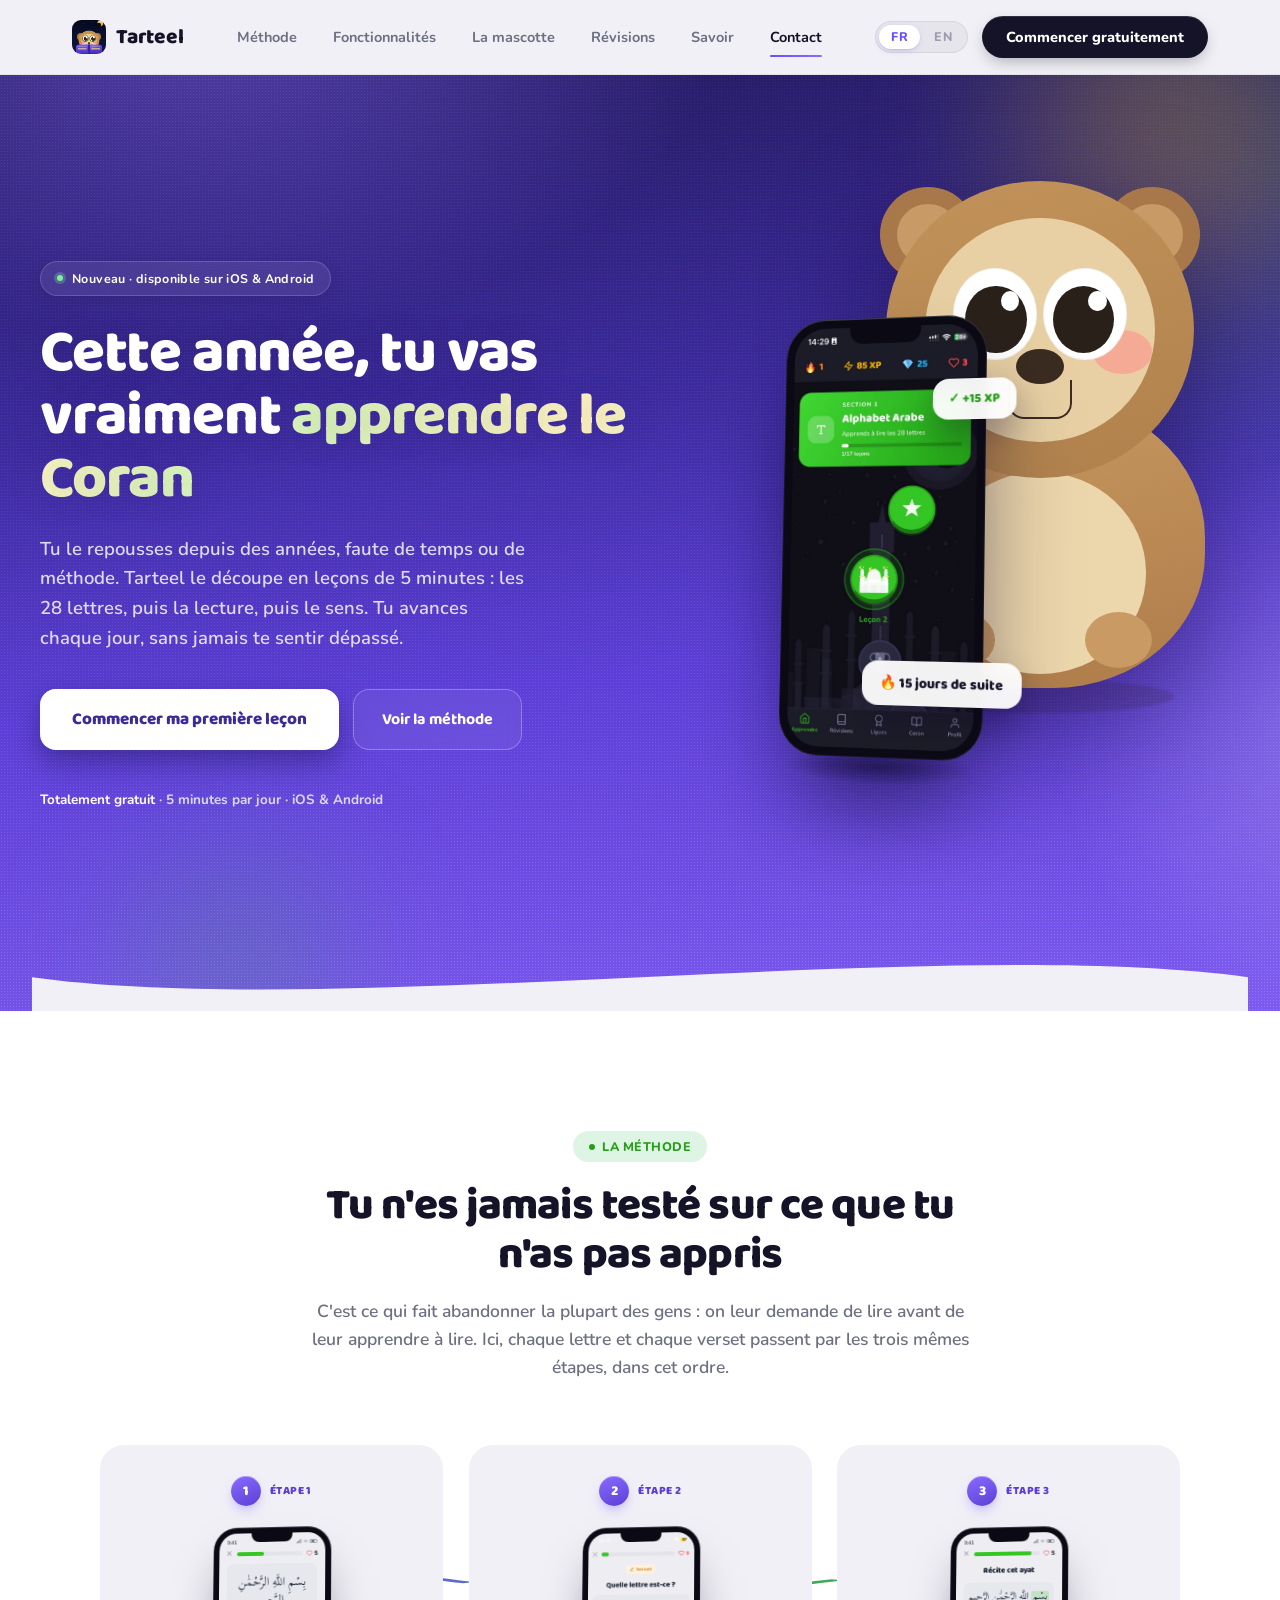
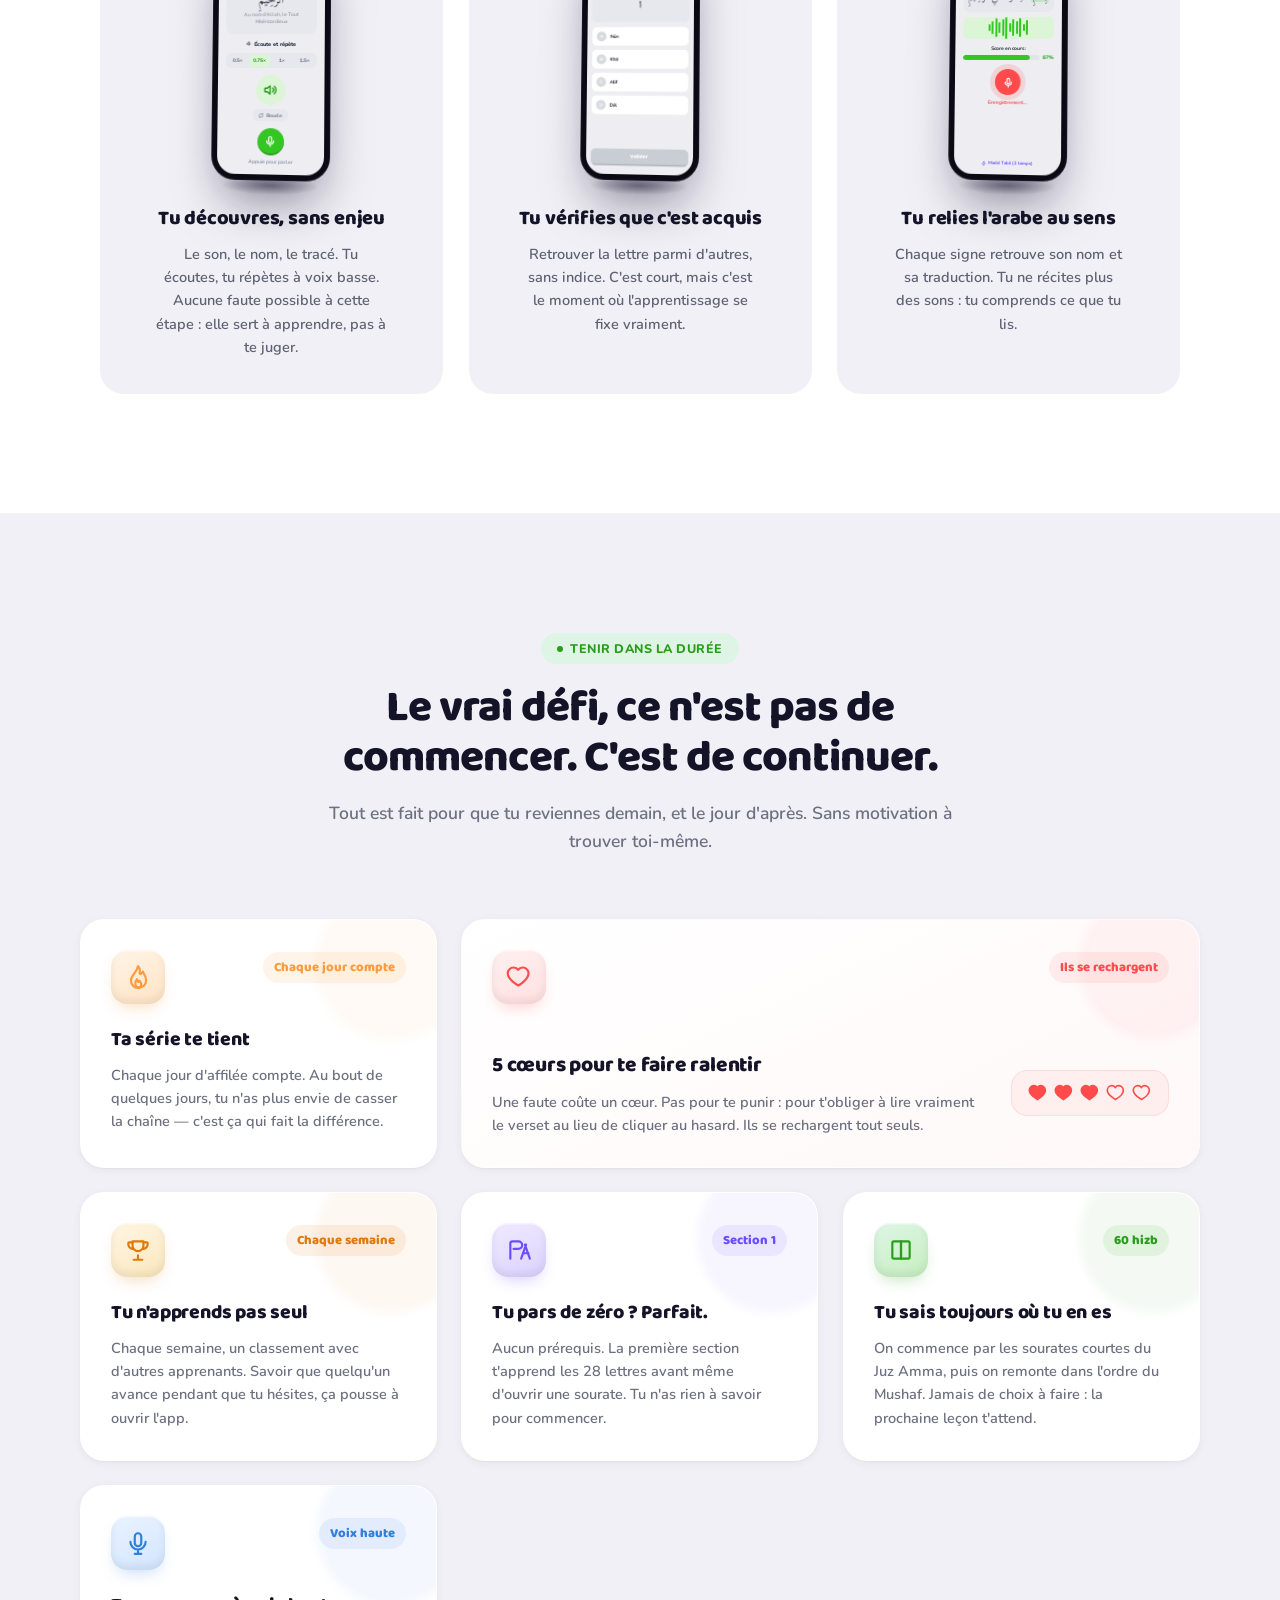
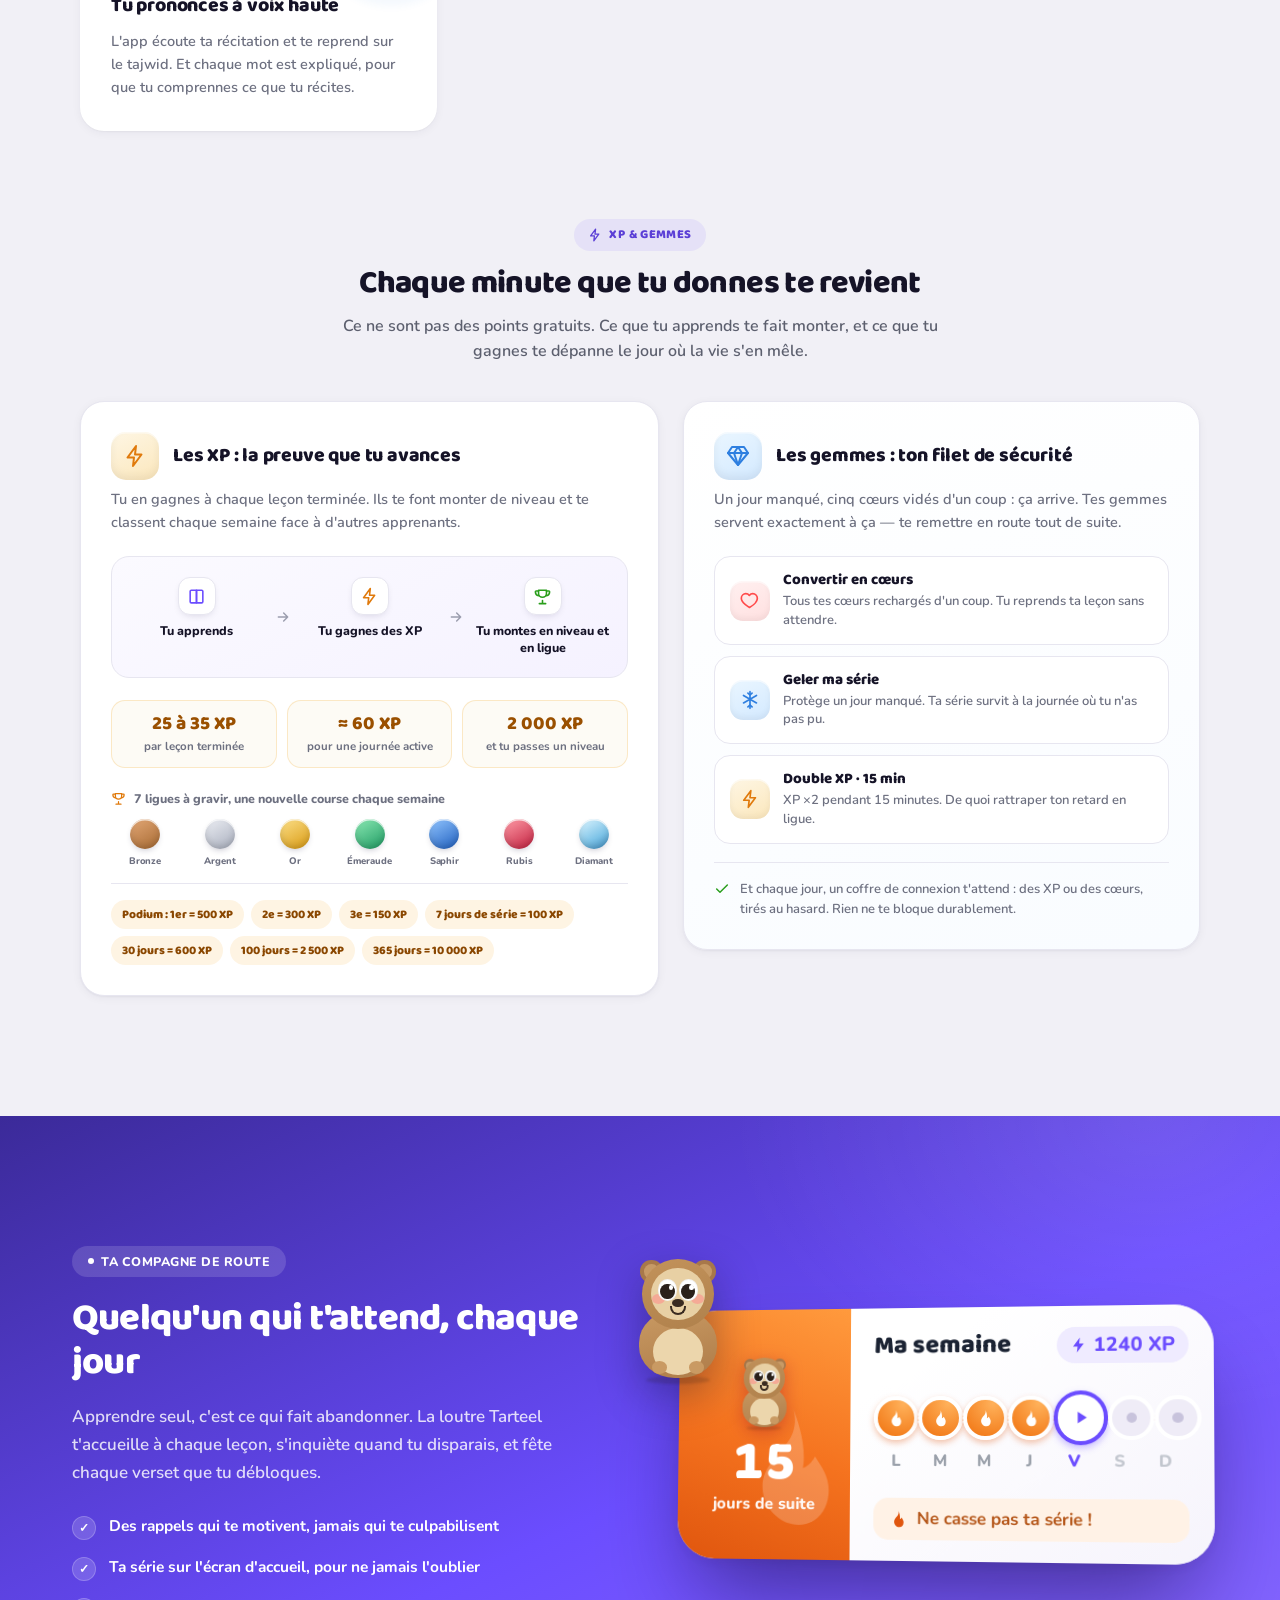
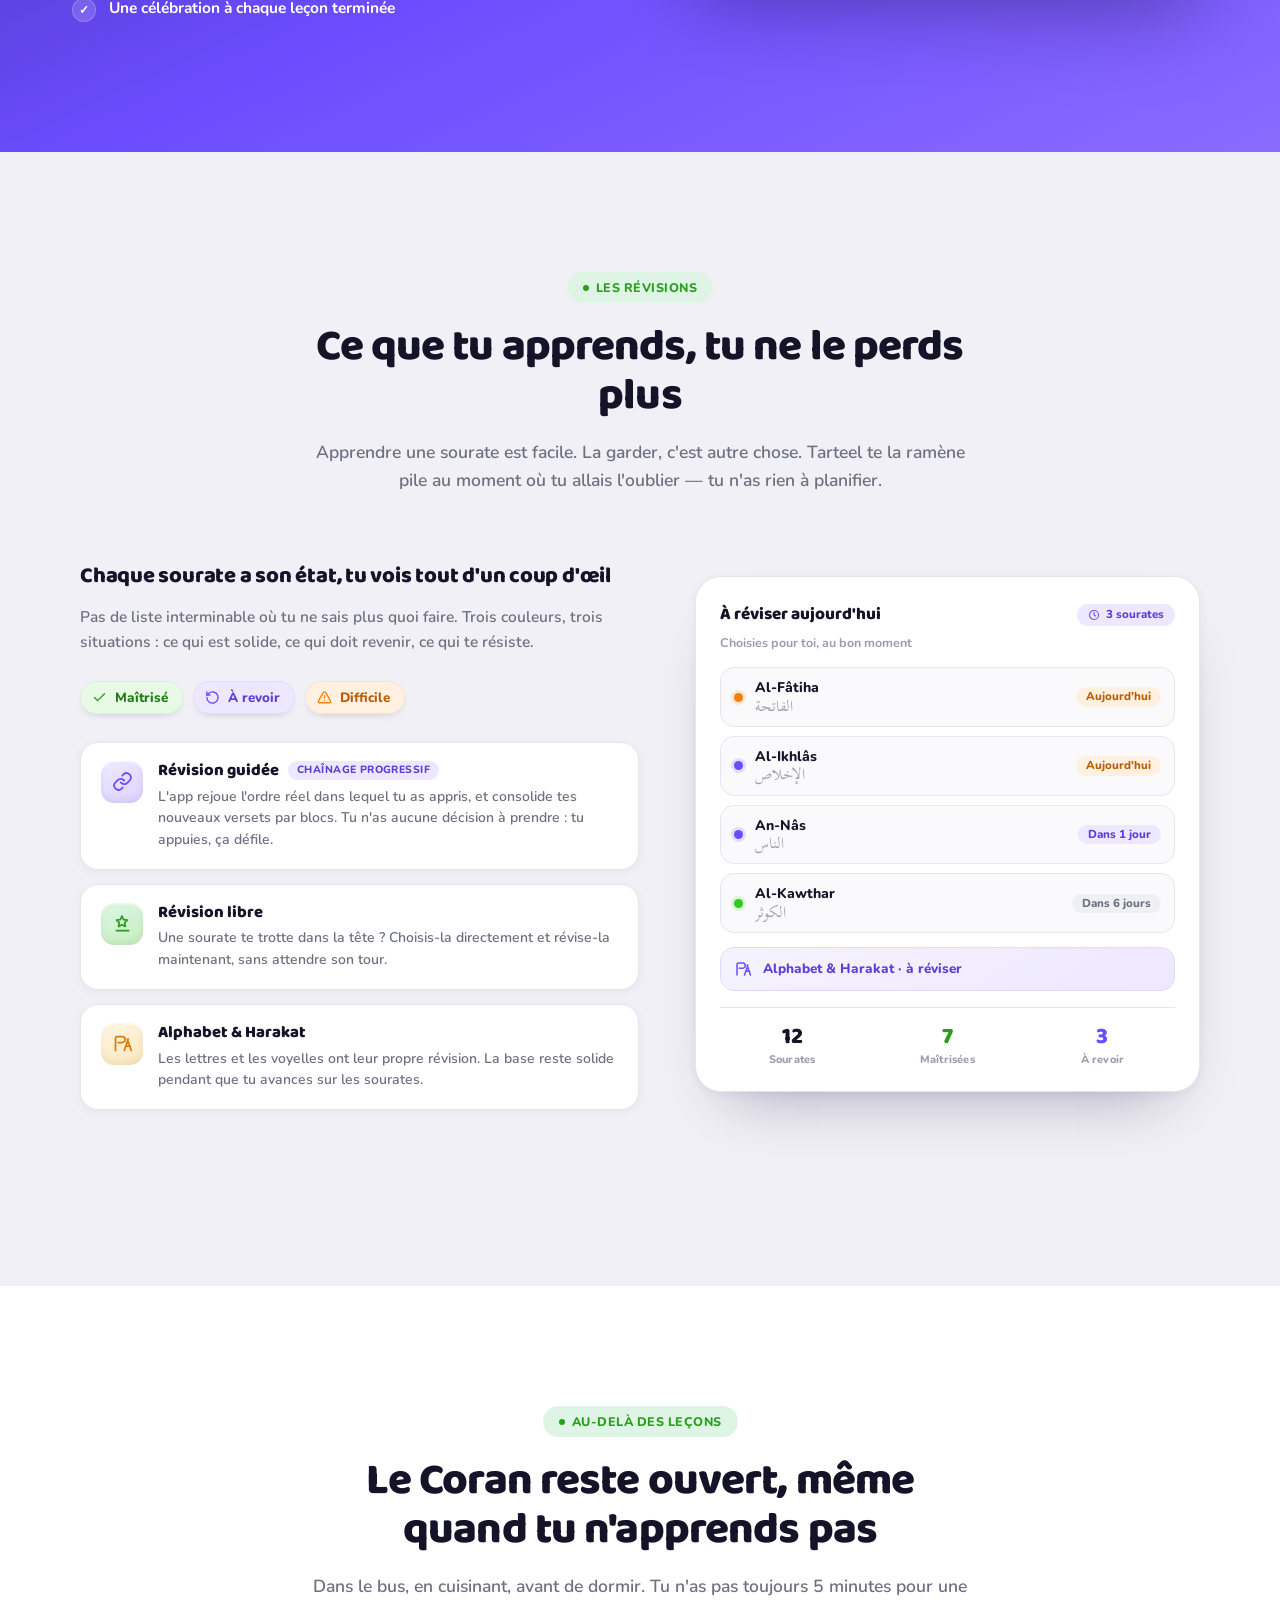
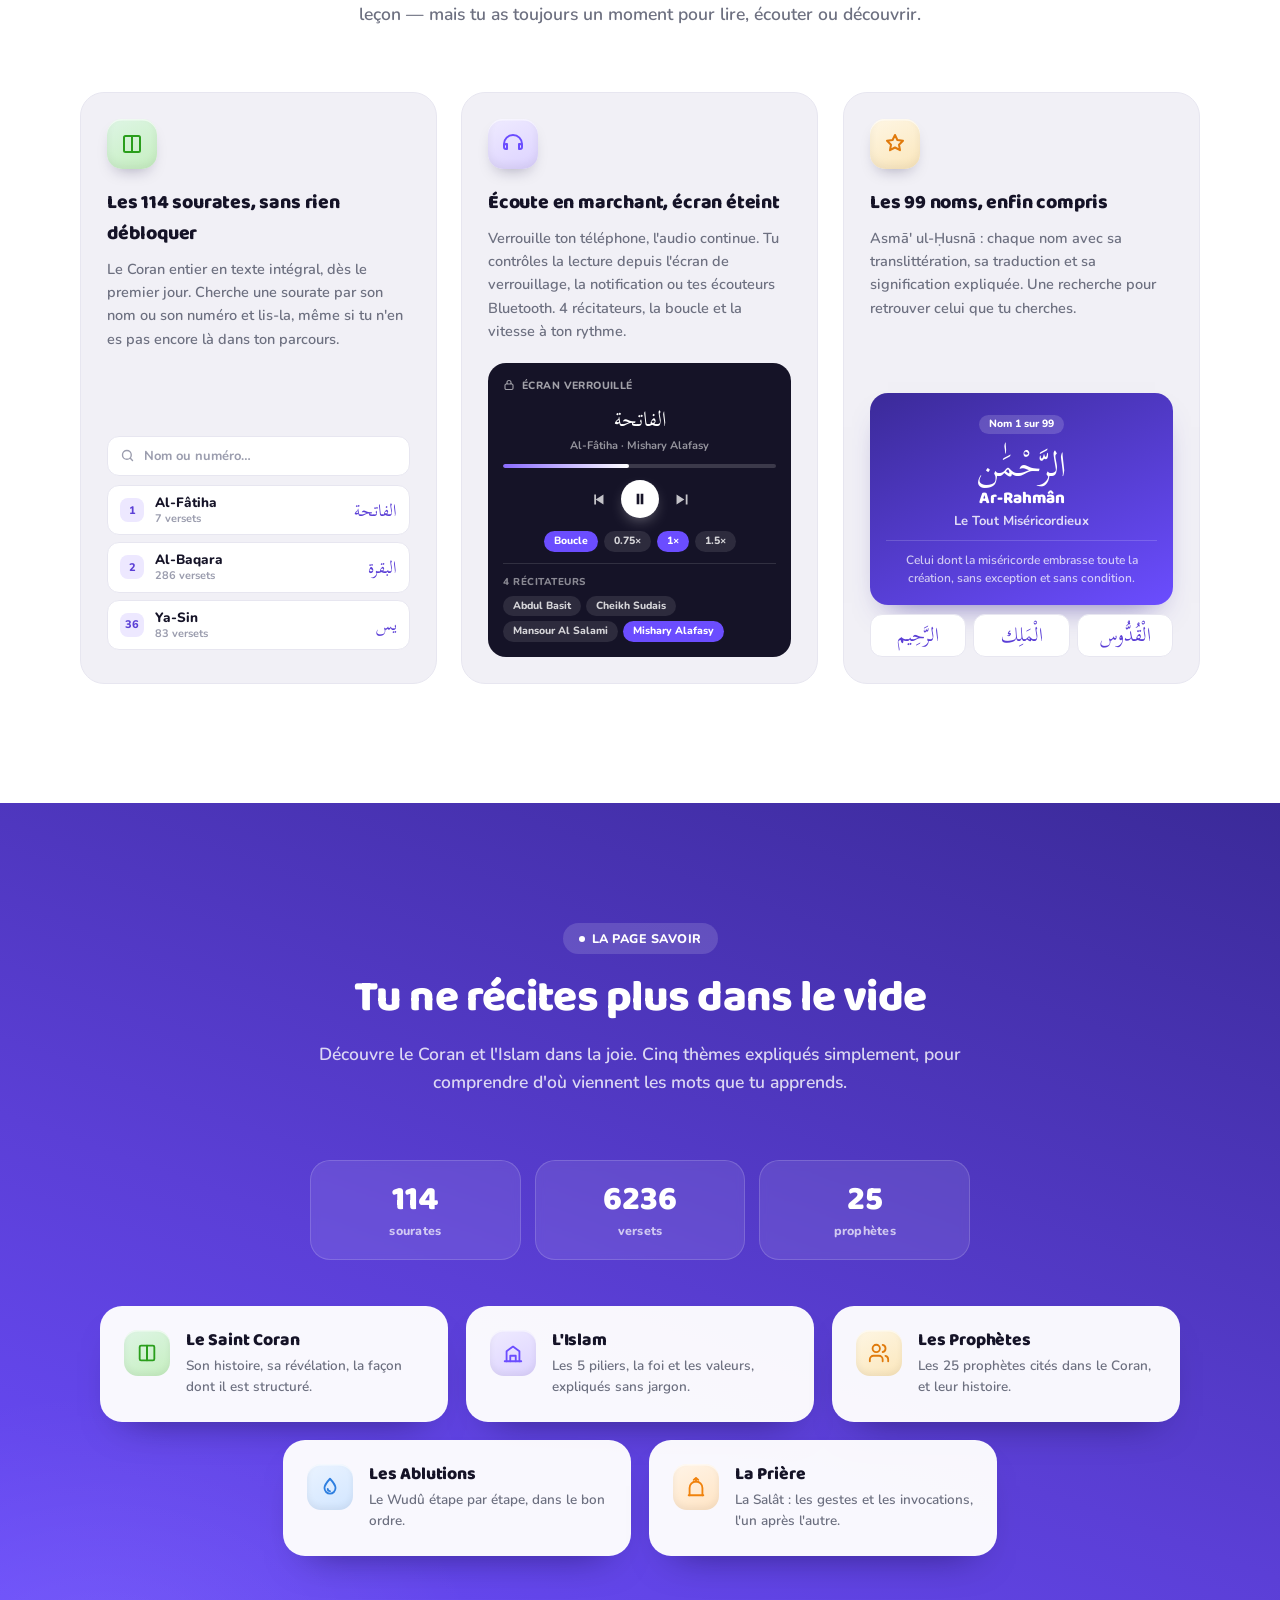
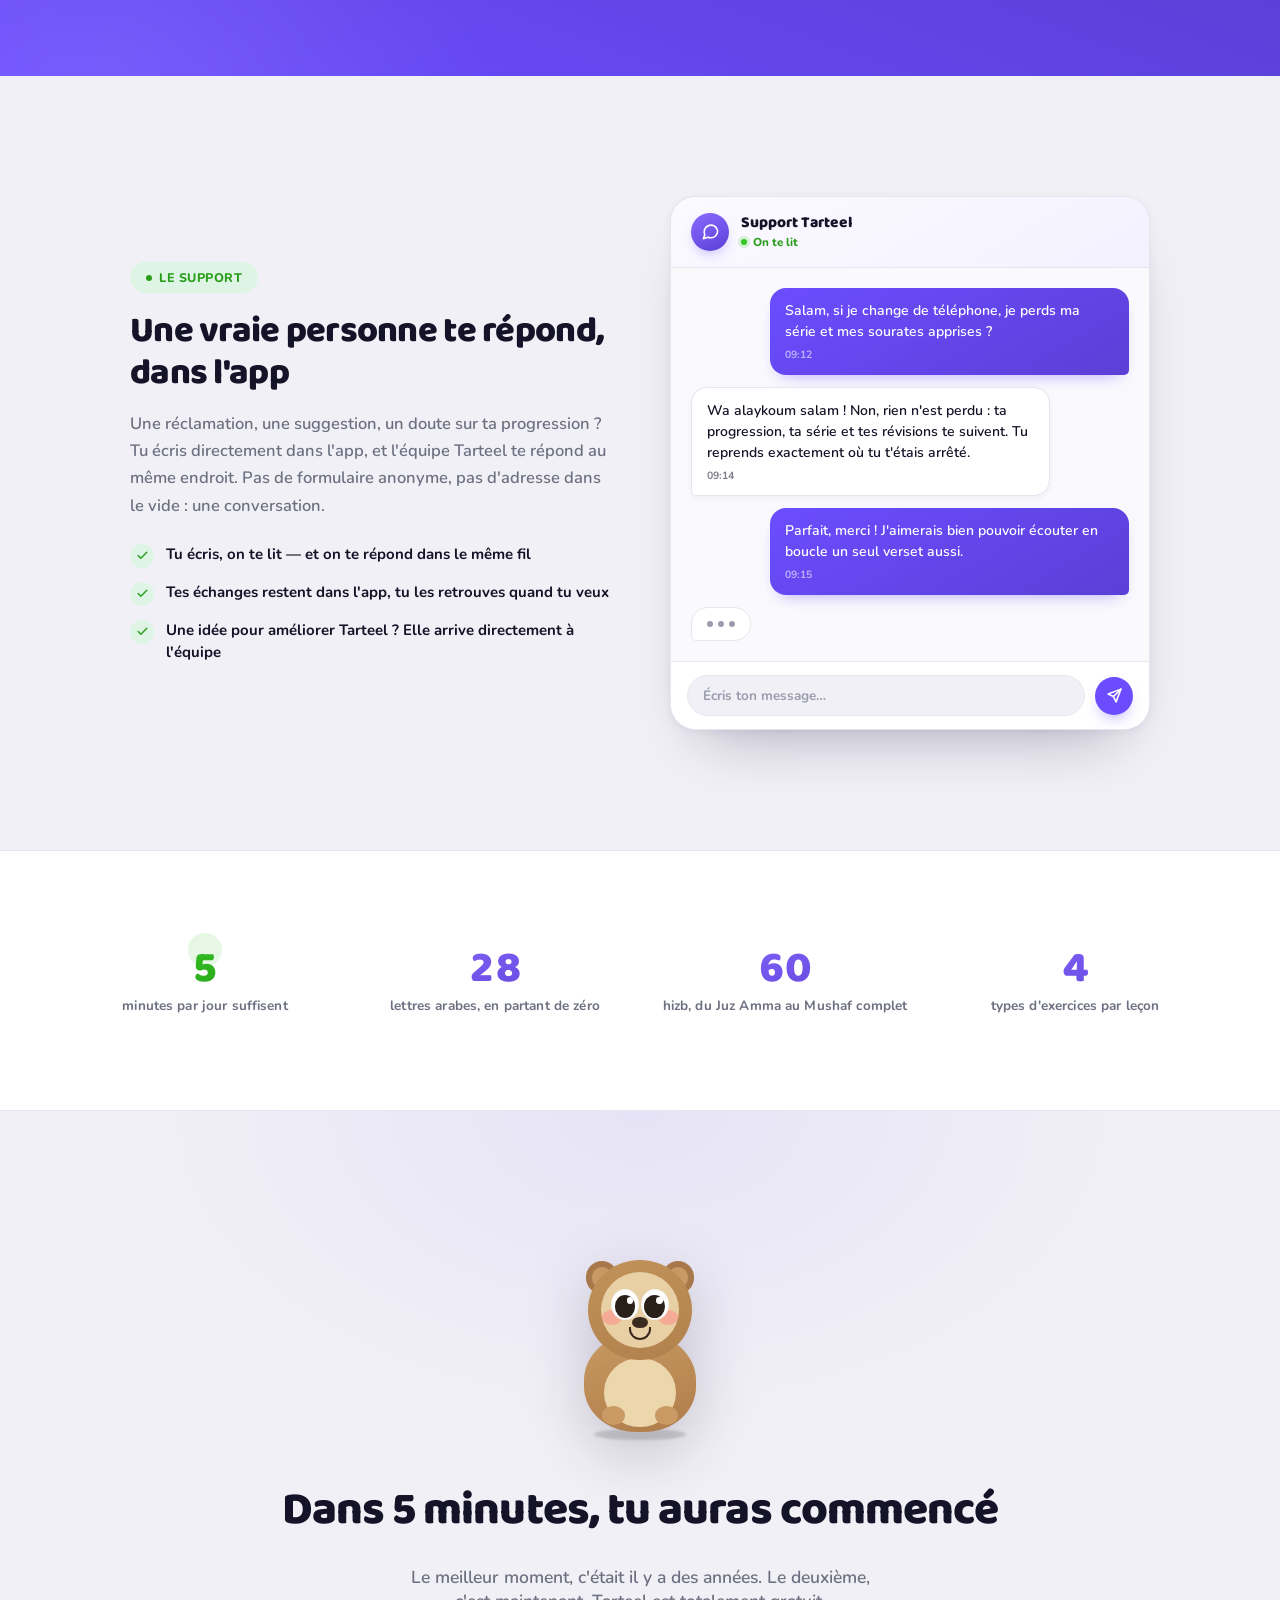
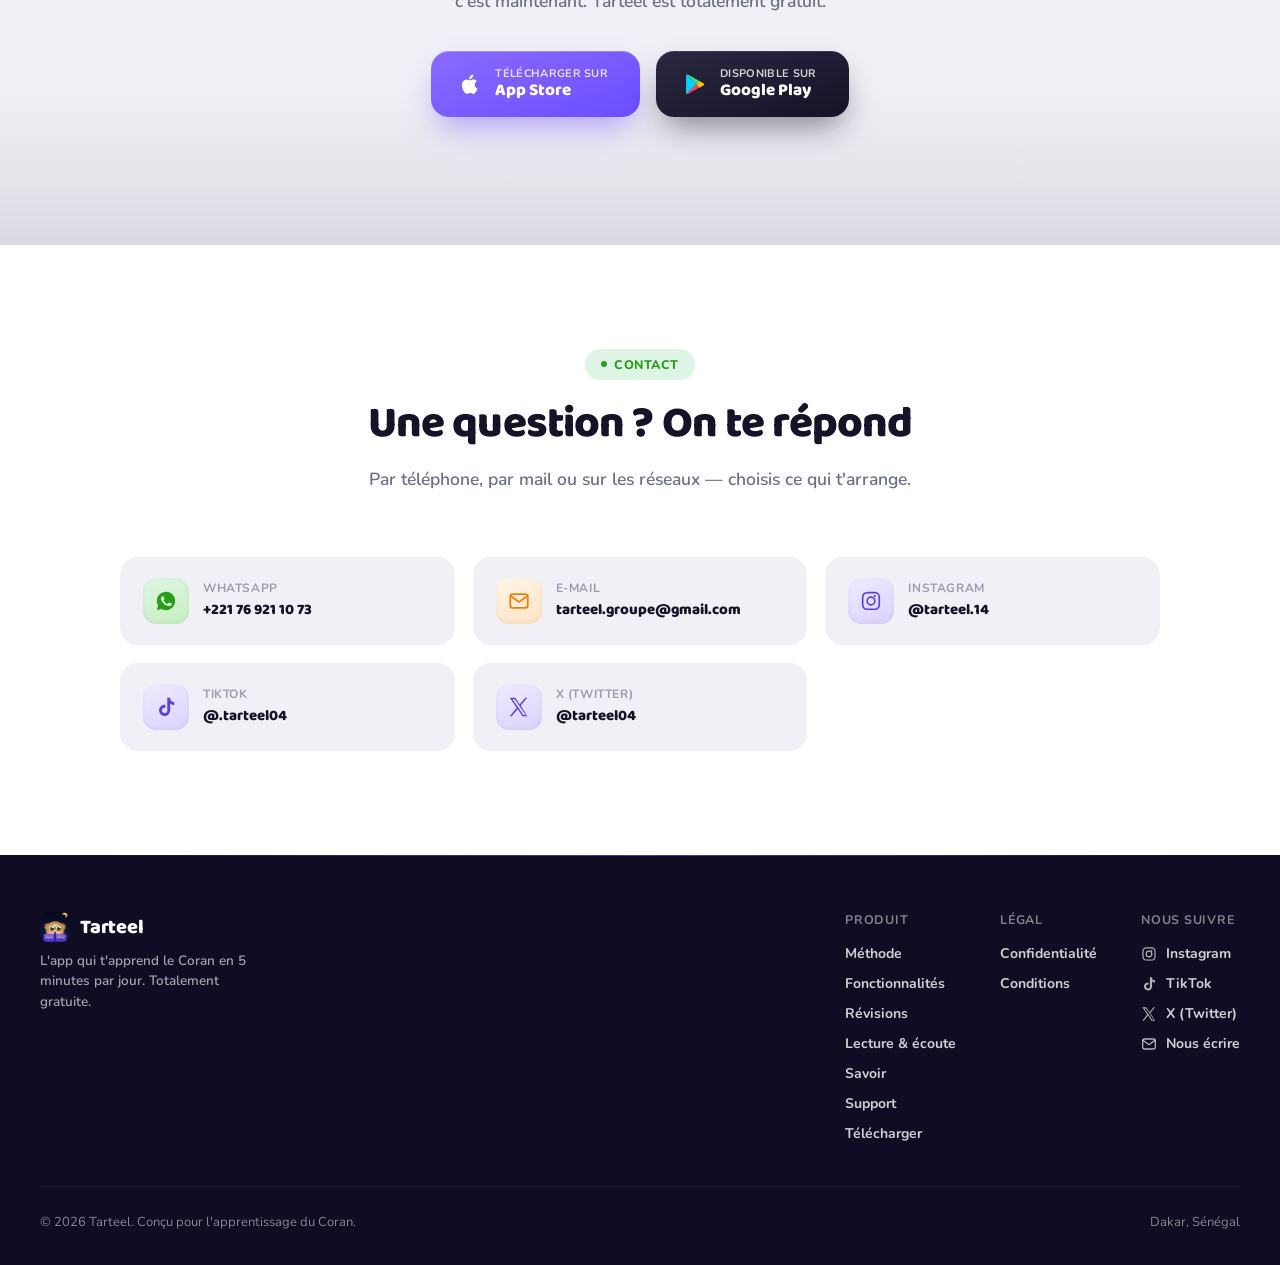
==== commit 496b6aed: "Implement code changes to enhance functionality and improve performance" ====
--- a/index.html
+++ b/index.html
@@ -961,27 +961,671 @@
         <h4 data-i18n="footer.follow">Nous suivre</h4>
         <a href="https://www.instagram.com/tarteel.14" target="_blank" rel="noopener noreferrer" class="footer-social">
           <svg viewBox="0 0 24 24" aria-hidden="true"><path fill="currentColor" d="M12 2c-2.72 0-3.06.01-4.12.06-1.06.05-1.78.22-2.42.46a4.9 4.9 0 0 0-1.77 1.15A4.9 4.9 0 0 0 2.54 5.44c-.24.64-.4 1.36-.46 2.42C2.01 8.92 2 9.26 2 12s.01 3.06.06 4.12c.05 1.06.22 1.78.46 2.42.25.66.58 1.22 1.15 1.77.55.57 1.11.9 1.77 1.15.64.24 1.36.4 2.42.46 1.06.05 1.4.06 4.12.06s3.06-.01 4.12-.06c1.06-.05 1.78-.22 2.42-.46a4.9 4.9 0 0 0 1.77-1.15 4.9 4.9 0 0 0 1.15-1.77c.24-.64.4-1.36.46-2.42.05-1.06.06-1.4.06-4.12s-.01-3.06-.06-4.12c-.05-1.06-.22-1.78-.46-2.42a4.9 4.9 0 0 0-1.15-1.77A4.9 4.9 0 0 0 18.56 2.5c-.64-.24-1.36-.4-2.42-.46C15.08 2.01 14.74 2 12 2Zm0 1.8c2.67 0 2.99.01 4.04.06.98.04 1.5.2 1.86.34.47.18.8.4 1.15.75.35.35.57.68.75 1.15.14.36.3.88.34 1.86.05 1.05.06 1.37.06 4.04s-.01 2.99-.06 4.04c-.04.98-.2 1.5-.34 1.86a3.1 3.1 0 0 1-.75 1.15 3.1 3.1 0 0 1-1.15.75c-.36.14-.88.3-1.86.34-1.05.05-1.37.06-4.04.06s-2.99-.01-4.04-.06c-.98-.04-1.5-.2-1.86-.34a3.1 3.1 0 0 1-1.15-.75 3.1 3.1 0 0 1-.75-1.15c-.14-.36-.3-.88-.34-1.86-.05-1.05-.06-1.37-.06-4.04s.01-2.99.06-4.04c.04-.98.2-1.5.34-1.86.18-.47.4-.8.75-1.15.35-.35.68-.57 1.15-.75.36-.14.88-.3 1.86-.34C9.01 3.81 9.33 3.8 12 3.8Zm0 3.06a5.14 5.14 0 1 0 0 10.28 5.14 5.14 0 0 0 0-10.28Zm0 8.48a3.34 3.34 0 1 1 0-6.68 3.34 3.34 0 0 1 0 6.68Zm5.34-8.68a1.2 1.2 0 1 1-2.4 0 1.2 1.2 0 0 1 2.4 0Z"/></svg>
-          <span>Instagram</span>
+          Instagram
         </a>
         <a href="https://www.tiktok.com/@.tarteel04" target="_blank" rel="noopener noreferrer" class="footer-social">
           <svg viewBox="0 0 24 24" aria-hidden="true"><path fill="currentColor" d="M16.6 2h-3.2v13.7a2.9 2.9 0 1 1-2.05-2.77V9.63a6.1 6.1 0 1 0 5.25 6.05V8.32a7.6 7.6 0 0 0 4.4 1.4V6.5a4.4 4.4 0 0 1-4.4-4.4Z"/></svg>
-          <span>TikTok</span>
+          TikTok
         </a>
         <a href="https://x.com/tarteel04" target="_blank" rel="noopener noreferrer" class="footer-social">
           <svg viewBox="0 0 24 24" aria-hidden="true"><path fill="currentColor" d="M13.9 10.4 21 2h-2.1l-6.15 7.3L7.87 2H2l7.45 10.9L2 22h2.1l6.5-7.7 5.2 7.7H21l-7.1-11.6Zm-2.3 2.73-.75-1.08L4.85 3.6h2.6l4.83 6.94.75 1.08 6.28 9.02h-2.6l-5.11-7.5Z"/></svg>
-          <span>X (Twitter)</span>
+          X (Twitter)
+        </a>
+        <a href="mailto:tarteel.groupe@gmail.com" class="footer-social">
+          <svg viewBox="0 0 24 24" fill="none" stroke="currentColor" stroke-width="2" stroke-linecap="round" stroke-linejoin="round" aria-hidden="true"><rect x="2.5" y="4.5" width="19" height="15" rx="2.5"/><path d="m3 6.5 9 6.5 9-6.5"/></svg>
+          <span data-i18n="footer.email">Nous écrire</span>
         </a>
       </div>
     </div>
   </div>
   <div class="footer-bottom">
-    <div class="footer-bottom-inner">
-      <span data-i18n="footer.copy">© 2025 Tarteel. Tous droits réservés.</span>
-      <span data-i18n="footer.baseline">Fait avec soin pour la communauté.</span>
-    </div>
+    <span data-i18n="footer.copy">© 2026 Tarteel. Conçu pour l'apprentissage du Coran.</span>
+    <span data-i18n="footer.city">Dakar, Sénégal</span>
   </div>
 </footer>
 
-<script src="script.js"></script>
+<script>
+  /* ---- mobile hamburger menu toggle ---- */
+  (function(){
+    var nav = document.querySelector('.nav');
+    var hamburger = document.getElementById('navHamburger');
+    var overlay = document.getElementById('navOverlay');
+    var closeBtn = document.getElementById('navClose');
+    var links = document.querySelectorAll('#navLinks a');
+    function openMenu(){ nav.classList.add('nav-open'); hamburger.setAttribute('aria-expanded','true'); document.body.style.overflow='hidden'; }
+    function closeMenu(){ nav.classList.remove('nav-open'); hamburger.setAttribute('aria-expanded','false'); document.body.style.overflow=''; }
+    if(hamburger){ hamburger.addEventListener('click', function(){ nav.classList.contains('nav-open') ? closeMenu() : openMenu(); }); }
+    if(overlay){ overlay.addEventListener('click', closeMenu); }
+    if(closeBtn){ closeBtn.addEventListener('click', closeMenu); }
+    for(var i=0;i<links.length;i++){ links[i].addEventListener('click', closeMenu); }
+  })();
+  const LOGO_URI = "[data-uri]";
+  const SCREENSHOT_URI = "[data-uri]";
+  const STEP2_URI = "[data-uri]";
+  const observer = new IntersectionObserver((entries)=>{
+    entries.forEach(e=>{ if(e.isIntersecting){ e.target.classList.add('in'); observer.unobserve(e.target); } });
+  }, {threshold:.15});
+  document.querySelectorAll('.fade-up').forEach(el=>observer.observe(el));
+
+  /* ---- stat count-up: brief 0 -> value tick on first scroll into view ----
+     Sober, single pass, decelerate easing, ~900ms. Skipped entirely under
+     prefers-reduced-motion (numbers just render at final value instantly). */
+  const reduceMotion = window.matchMedia('(prefers-reduced-motion: reduce)').matches;
+  const statEls = document.querySelectorAll('[data-count-to]');
+  if (statEls.length){
+    const easeOutQuad = t => 1 - (1 - t) * (1 - t);
+    const runCount = (el)=>{
+      const target = parseInt(el.dataset.countTo, 10) || 0;
+      if (reduceMotion){ el.textContent = target; return; }
+      const duration = 900;
+      const start = performance.now();
+      const tick = (now)=>{
+        const p = Math.min((now - start) / duration, 1);
+        el.textContent = Math.round(target * easeOutQuad(p));
+        if (p < 1) requestAnimationFrame(tick);
+      };
+      requestAnimationFrame(tick);
+    };
+    const countObserver = new IntersectionObserver((entries)=>{
+      entries.forEach(e=>{ if(e.isIntersecting){ runCount(e.target); countObserver.unobserve(e.target); } });
+    }, {threshold:.4});
+    statEls.forEach(el=>countObserver.observe(el));
+  }
+
+  function renderOtter(el){
+    el.innerHTML = `
+      <div class="part" style="left:26%;bottom:.5%;width:48%;height:6%;border-radius:50%;background:rgba(40,30,20,.16);filter:blur(1px);"></div>
+      <div class="part" style="left:21.5%;top:5.5%;width:17%;height:17%;border-radius:50%;background:#A8784A;"></div>
+      <div class="part" style="left:61.5%;top:5.5%;width:17%;height:17%;border-radius:50%;background:#A8784A;"></div>
+      <div class="part" style="left:24.5%;top:8.5%;width:11%;height:11%;border-radius:50%;background:#C79A66;"></div>
+      <div class="part" style="left:64.5%;top:8.5%;width:11%;height:11%;border-radius:50%;background:#C79A66;"></div>
+      <div class="part" style="left:20.5%;bottom:5%;width:59%;height:52%;border-radius:48% 48% 46% 46%;background:linear-gradient(165deg,#C99A63,#AE7C49);"></div>
+      <div class="part" style="left:31%;bottom:7.5%;width:38%;height:36%;border-radius:50%;background:#ECD6AC;"></div>
+      <div class="part" style="left:30%;bottom:8.5%;width:12%;height:10%;border-radius:50%;background:#C99A63;"></div>
+      <div class="part" style="left:58%;bottom:8.5%;width:12%;height:10%;border-radius:50%;background:#C99A63;"></div>
+      <div class="part" style="left:22.5%;top:4.5%;width:55%;height:53%;border-radius:50%;background:linear-gradient(165deg,#C2925A,#B0814C);"></div>
+      <div class="part" style="left:29.5%;top:11%;width:41%;height:40%;border-radius:50%;background:#E8D0A4;"></div>
+      <div class="part" style="left:30%;top:31%;width:10.5%;height:8%;border-radius:50%;background:rgba(255,138,138,.55);filter:blur(.5px);"></div>
+      <div class="part" style="left:59.5%;top:31%;width:10.5%;height:8%;border-radius:50%;background:rgba(255,138,138,.55);filter:blur(.5px);"></div>
+      <div class="part eye" style="left:34.5%;top:20%;width:15%;height:16.5%;border-radius:50%;background:#fff;box-shadow:inset 0 0 0 1px rgba(0,0,0,.05);">
+        <div class="part" style="left:14.5%;bottom:8%;width:73%;height:73%;border-radius:50%;background:#2A201A;">
+          <div class="part" style="top:8%;right:12%;width:30%;height:30%;border-radius:50%;background:#fff;"></div>
+        </div>
+      </div>
+      <div class="part eye" style="left:50.5%;top:20%;width:15%;height:16.5%;border-radius:50%;background:#fff;box-shadow:inset 0 0 0 1px rgba(0,0,0,.05);">
+        <div class="part" style="left:12%;bottom:8%;width:73%;height:73%;border-radius:50%;background:#2A201A;">
+          <div class="part" style="top:8%;right:12%;width:30%;height:30%;border-radius:50%;background:#fff;"></div>
+        </div>
+      </div>
+      <div class="part" style="left:45.75%;top:34.5%;width:8.5%;height:6.2%;border-radius:50%;background:#3A2B20;"></div>
+      <div class="part" style="left:44.3%;top:40%;width:11.4%;height:7%;border:2px solid #3A2B20;border-top:none;border-radius:0 0 1em 1em;"></div>
+    `;
+  }
+  renderOtter(document.getElementById('heroOtter'));
+  renderOtter(document.getElementById('ctaOtter'));
+  renderOtter(document.getElementById('showcaseOtter'));
+  renderOtter(document.getElementById('widgetOtter'));
+
+  /* ---- real app assets: logo + screenshots ---- */
+  document.getElementById('navLogo').src = LOGO_URI;
+  document.getElementById('footerLogo').src = LOGO_URI;
+  document.getElementById('heroScreenshot').src = SCREENSHOT_URI;
+  document.getElementById('methodShot2').src = STEP2_URI;
+
+  /* Browser tab icon: the real app icon, injected here since LOGO_URI lives in JS. */
+  ['icon', 'apple-touch-icon'].forEach((rel) => {
+    const link = document.createElement('link');
+    link.rel = rel;
+    link.type = 'image/png';
+    link.href = LOGO_URI;
+    document.head.appendChild(link);
+  });
+
+  /* ---- 3D mouse-tilt for hero phone mockup ---- */
+  const heroVisual = document.getElementById('heroVisual');
+  const phoneStage = document.getElementById('phoneStage');
+  if (window.matchMedia('(hover: hover)').matches) {
+    heroVisual.addEventListener('mousemove', (e)=>{
+      const r = heroVisual.getBoundingClientRect();
+      const px = (e.clientX - r.left) / r.width - .5;
+      const py = (e.clientY - r.top) / r.height - .5;
+      const ry = (-14 + px * 18).toFixed(2);
+      const rx = (4 - py * 10).toFixed(2);
+      phoneStage.style.transform = `perspective(1400px) rotateY(${ry}deg) rotateX(${rx}deg)`;
+    });
+    heroVisual.addEventListener('mouseleave', ()=>{
+      phoneStage.style.transform = '';
+    });
+  }
+
+  /* ---- 3D tilt for feature + method cards ---- */
+  document.querySelectorAll('.feat-card.tilt, .method-card.tilt').forEach(card=>{
+    if (!window.matchMedia('(hover: hover)').matches) return;
+    card.addEventListener('mousemove', (e)=>{
+      const r = card.getBoundingClientRect();
+      const px = (e.clientX - r.left) / r.width - .5;
+      const py = (e.clientY - r.top) / r.height - .5;
+      card.style.transform = `perspective(900px) rotateX(${(py * -7).toFixed(2)}deg) rotateY(${(px * 9).toFixed(2)}deg) translateY(-4px)`;
+    });
+    card.addEventListener('mouseleave', ()=>{
+      card.style.transform = '';
+    });
+  });
+
+  /* ---- nav scroll-spy: highlight active section link ---- */
+  const navLinks = document.querySelectorAll('.nav-links a[data-nav-link]');
+  if (navLinks.length){
+    const navLinkMap = {};
+    navLinks.forEach(a=>{ navLinkMap[a.dataset.navLink] = a; });
+    const spyObserver = new IntersectionObserver((entries)=>{
+      entries.forEach(entry=>{
+        const link = navLinkMap[entry.target.id];
+        if (!link) return;
+        if (entry.isIntersecting){
+          navLinks.forEach(a=>a.classList.remove('active'));
+          link.classList.add('active');
+        }
+      });
+    }, {rootMargin:'-45% 0px -50% 0px', threshold:0});
+    Object.keys(navLinkMap).forEach(id=>{
+      const section = document.getElementById(id);
+      if (section) spyObserver.observe(section);
+    });
+  }
+
+  /* ---- i18n: FR par défaut, EN sur demande, persisté en localStorage ----
+     Toutes les chaînes ci-dessous sont écrites en dur ici : aucune donnée
+     externe n'atteint innerHTML. Le français reste le défaut absolu si
+     rien n'est stocké (pas de détection navigator.language). */
+  const I18N = {
+    fr: {
+      'meta.title': 'Tarteel — Apprends le Coran, 5 minutes par jour',
+      'meta.desc': "Tu repousses depuis des années ? Tarteel découpe le Coran en leçons de 5 minutes : alphabet arabe, lecture, mémorisation et sens. Totalement gratuit.",
+      'nav.method': 'Méthode',
+      'nav.features': 'Fonctionnalités',
+      'nav.mascot': 'La mascotte',
+      'nav.revisions': 'Révisions',
+      'nav.explore': 'Lecture & écoute',
+      'nav.know': 'Savoir',
+      'nav.support': 'Support',
+      'nav.contact': 'Contact',
+      'nav.cta': 'Commencer gratuitement',
+      'hero.eyebrow': 'Nouveau · disponible sur iOS & Android',
+      'hero.h1': 'Cette année, tu vas vraiment <span class="accent">apprendre le Coran</span>',
+      'hero.sub': "Tu le repousses depuis des années, faute de temps ou de méthode. Tarteel le découpe en leçons de 5 minutes : les 28 lettres, puis la lecture, puis le sens. Tu avances chaque jour, sans jamais te sentir dépassé.",
+      'hero.cta1': 'Commencer ma première leçon',
+      'hero.cta2': 'Voir la méthode',
+      'hero.proof': '<strong>Totalement gratuit</strong> · 5 minutes par jour · iOS &amp; Android',
+      'hero.badge1': '🔥 15 jours de suite',
+      'hero.badge2': '✓ +15 XP',
+      'method.tag': 'La méthode',
+      'method.h2': "Tu n'es jamais testé sur ce que tu n'as pas appris",
+      'method.sub': "C'est ce qui fait abandonner la plupart des gens : on leur demande de lire avant de leur apprendre à lire. Ici, chaque lettre et chaque verset passent par les trois mêmes étapes, dans cet ordre.",
+      'method.step1': 'Étape 1',
+      'method.step2': 'Étape 2',
+      'method.step3': 'Étape 3',
+      'method.c1.h': 'Tu découvres, sans enjeu',
+      'method.c1.p': "Le son, le nom, le tracé. Tu écoutes, tu répètes à voix basse. Aucune faute possible à cette étape : elle sert à apprendre, pas à te juger.",
+      'method.c2.h': "Tu vérifies que c'est acquis",
+      'method.c2.p': "Retrouver la lettre parmi d'autres, sans indice. C'est court, mais c'est le moment où l'apprentissage se fixe vraiment.",
+      'method.c3.h': "Tu relies l'arabe au sens",
+      'method.c3.p': "Chaque signe retrouve son nom et sa traduction. Tu ne récites plus des sons : tu comprends ce que tu lis.",
+      'feat.tag': 'Tenir dans la durée',
+      'feat.h2': "Le vrai défi, ce n'est pas de commencer. C'est de continuer.",
+      'feat.sub': "Tout est fait pour que tu reviennes demain, et le jour d'après. Sans motivation à trouver toi-même.",
+      'feat.f1.stat': 'Chaque jour compte',
+      'feat.f1.h': 'Ta série te tient',
+      'feat.f1.p': "Chaque jour d'affilée compte. Au bout de quelques jours, tu n'as plus envie de casser la chaîne — c'est ça qui fait la différence.",
+      'feat.f2.stat': 'Ils se rechargent',
+      'feat.f2.h': '5 cœurs pour te faire ralentir',
+      'feat.f2.p': "Une faute coûte un cœur. Pas pour te punir : pour t'obliger à lire vraiment le verset au lieu de cliquer au hasard. Ils se rechargent tout seuls.",
+      'feat.f3.stat': 'Chaque semaine',
+      'feat.f3.h': "Tu n'apprends pas seul",
+      'feat.f3.p': "Chaque semaine, un classement avec d'autres apprenants. Savoir que quelqu'un avance pendant que tu hésites, ça pousse à ouvrir l'app.",
+      'feat.f4.stat': 'Section 1',
+      'feat.f4.h': 'Tu pars de zéro ? Parfait.',
+      'feat.f4.p': "Aucun prérequis. La première section t'apprend les 28 lettres avant même d'ouvrir une sourate. Tu n'as rien à savoir pour commencer.",
+      'feat.f5.stat': '60 hizb',
+      'feat.f5.h': 'Tu sais toujours où tu en es',
+      'feat.f5.p': "On commence par les sourates courtes du Juz Amma, puis on remonte dans l'ordre du Mushaf. Jamais de choix à faire : la prochaine leçon t'attend.",
+      'feat.f6.stat': 'Voix haute',
+      'feat.f6.h': 'Tu prononces à voix haute',
+      'feat.f6.p': "L'app écoute ta récitation et te reprend sur le tajwid. Et chaque mot est expliqué, pour que tu comprennes ce que tu récites.",
+      'eco.kicker': 'XP & gemmes',
+      'eco.h': 'Chaque minute que tu donnes te revient',
+      'eco.sub': "Ce ne sont pas des points gratuits. Ce que tu apprends te fait monter, et ce que tu gagnes te dépanne le jour où la vie s'en mêle.",
+      'eco.xp.h': 'Les XP : la preuve que tu avances',
+      'eco.xp.p': "Tu en gagnes à chaque leçon terminée. Ils te font monter de niveau et te classent chaque semaine face à d'autres apprenants.",
+      'eco.cycle.aria': 'Le cycle : tu apprends, tu gagnes des XP, tu montes en niveau et en ligue',
+      'eco.cycle.s1': 'Tu apprends',
+      'eco.cycle.s2': 'Tu gagnes des XP',
+      'eco.cycle.s3': 'Tu montes en niveau et en ligue',
+      'eco.fig1.v': '25 à 35 XP',
+      'eco.fig1.l': 'par leçon terminée',
+      'eco.fig2.v': '≈ 60 XP',
+      'eco.fig2.l': 'pour une journée active',
+      'eco.fig3.v': '2 000 XP',
+      'eco.fig3.l': 'et tu passes un niveau',
+      'eco.leagues.label': '7 ligues à gravir, une nouvelle course chaque semaine',
+      'eco.leagues.aria': 'Les 7 ligues, de Bronze à Diamant',
+      'eco.lg1': 'Bronze',
+      'eco.lg2': 'Argent',
+      'eco.lg3': 'Or',
+      'eco.lg4': 'Émeraude',
+      'eco.lg5': 'Saphir',
+      'eco.lg6': 'Rubis',
+      'eco.lg7': 'Diamant',
+      'eco.podium1': 'Podium : 1er = 500 XP',
+      'eco.podium2': '2e = 300 XP',
+      'eco.podium3': '3e = 150 XP',
+      'eco.podium4': '7 jours de série = 100 XP',
+      'eco.podium5': '30 jours = 600 XP',
+      '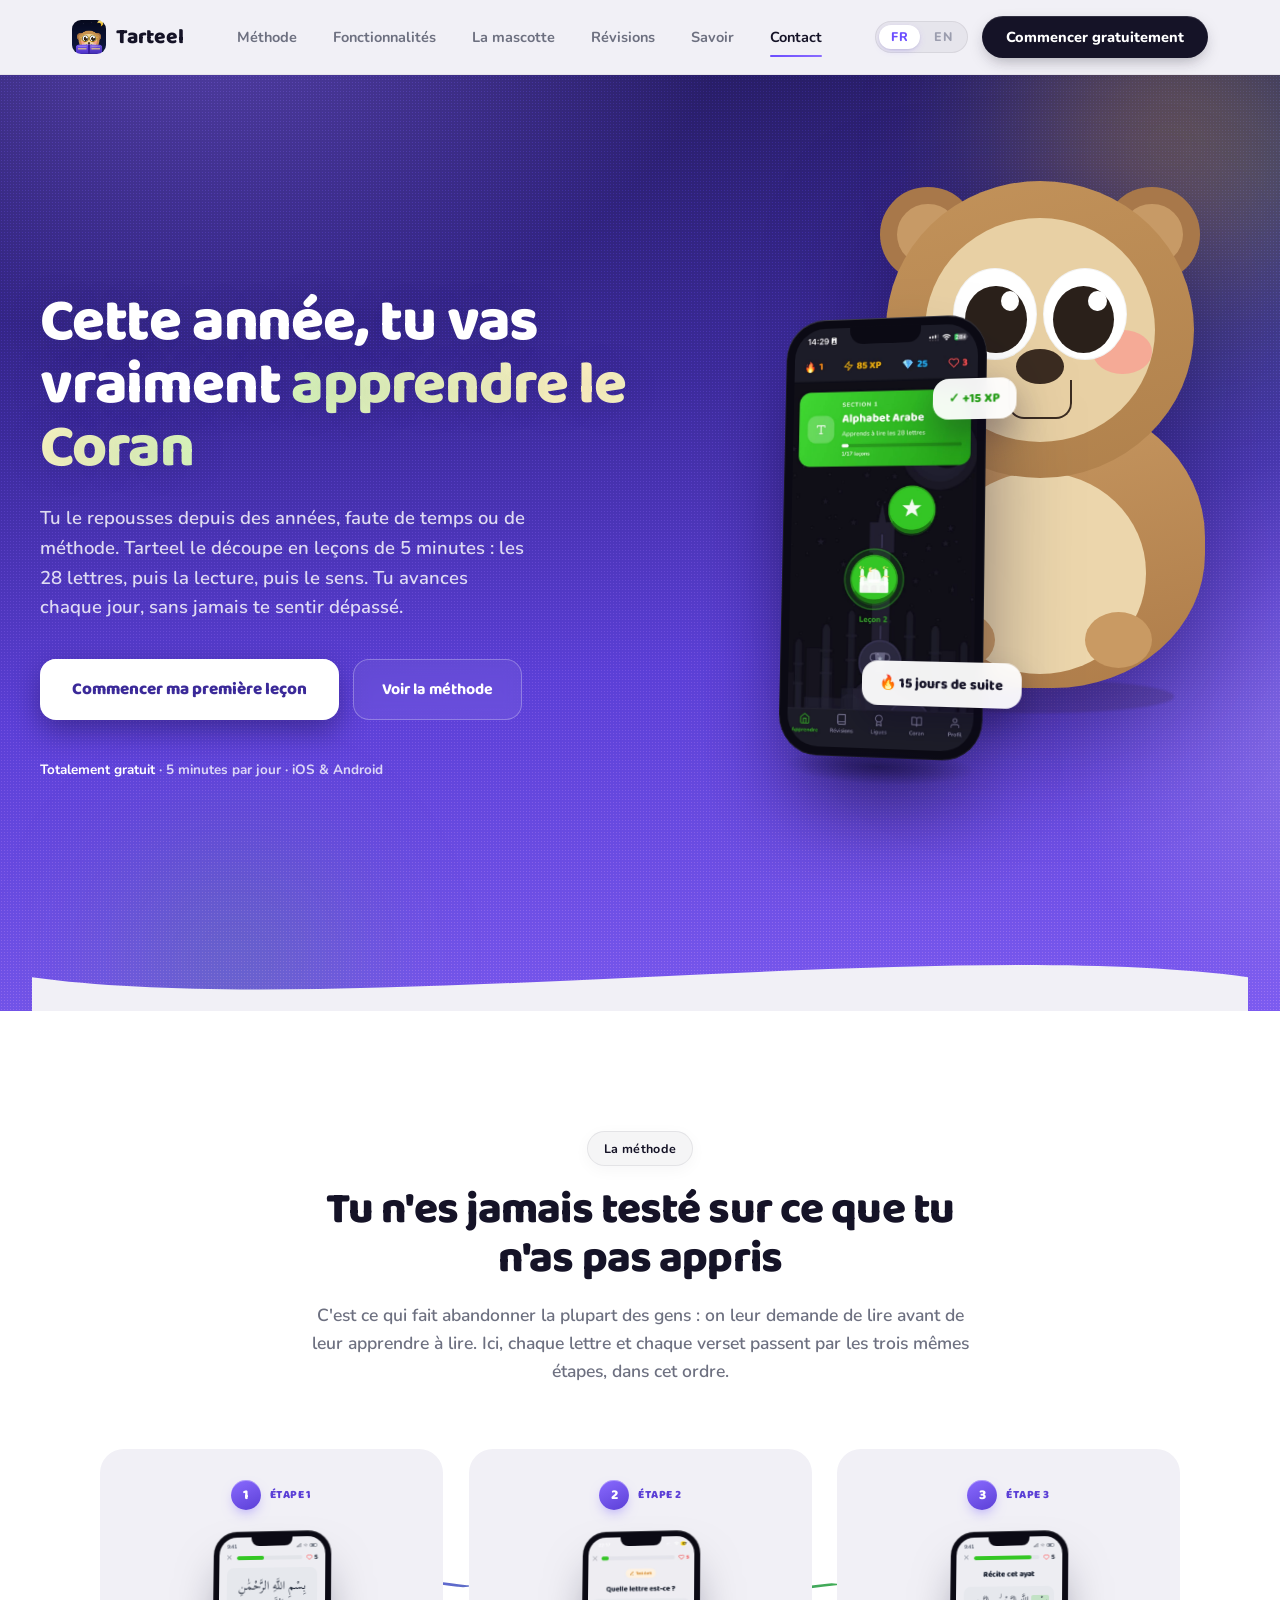
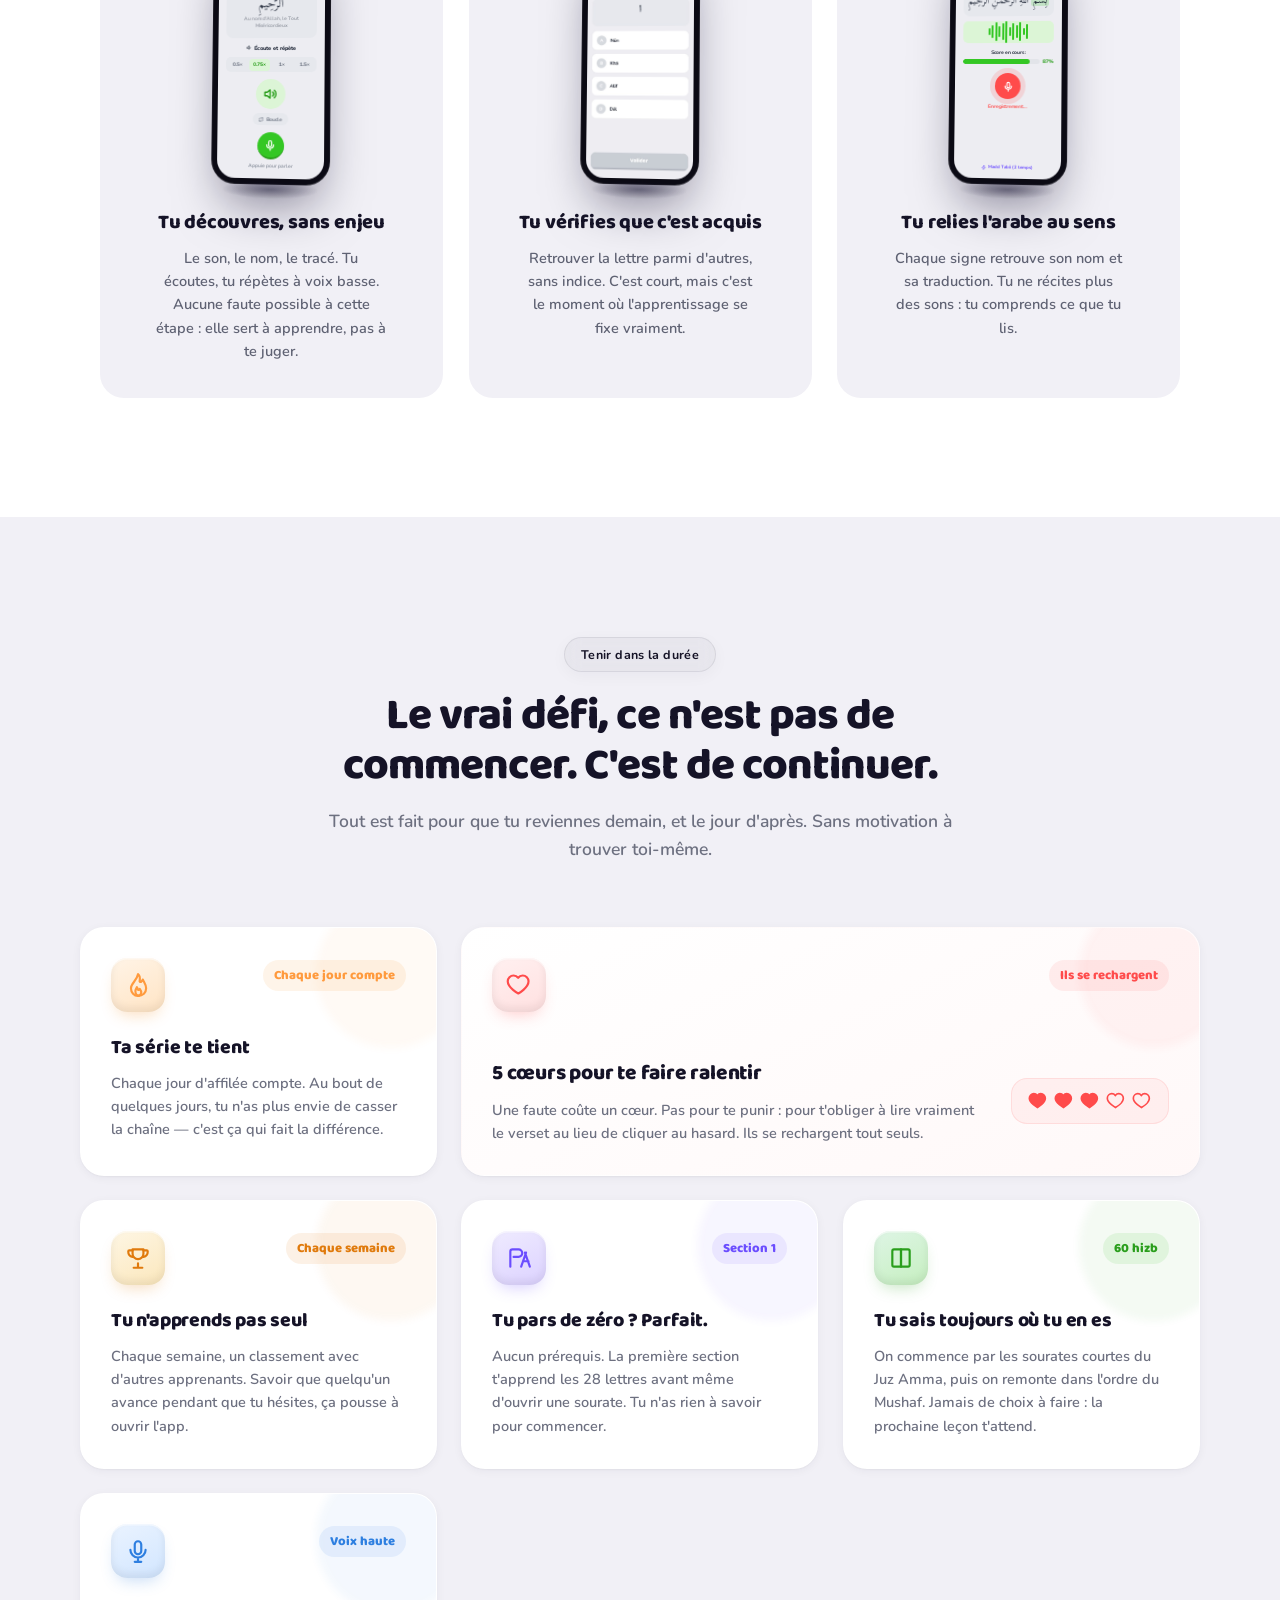
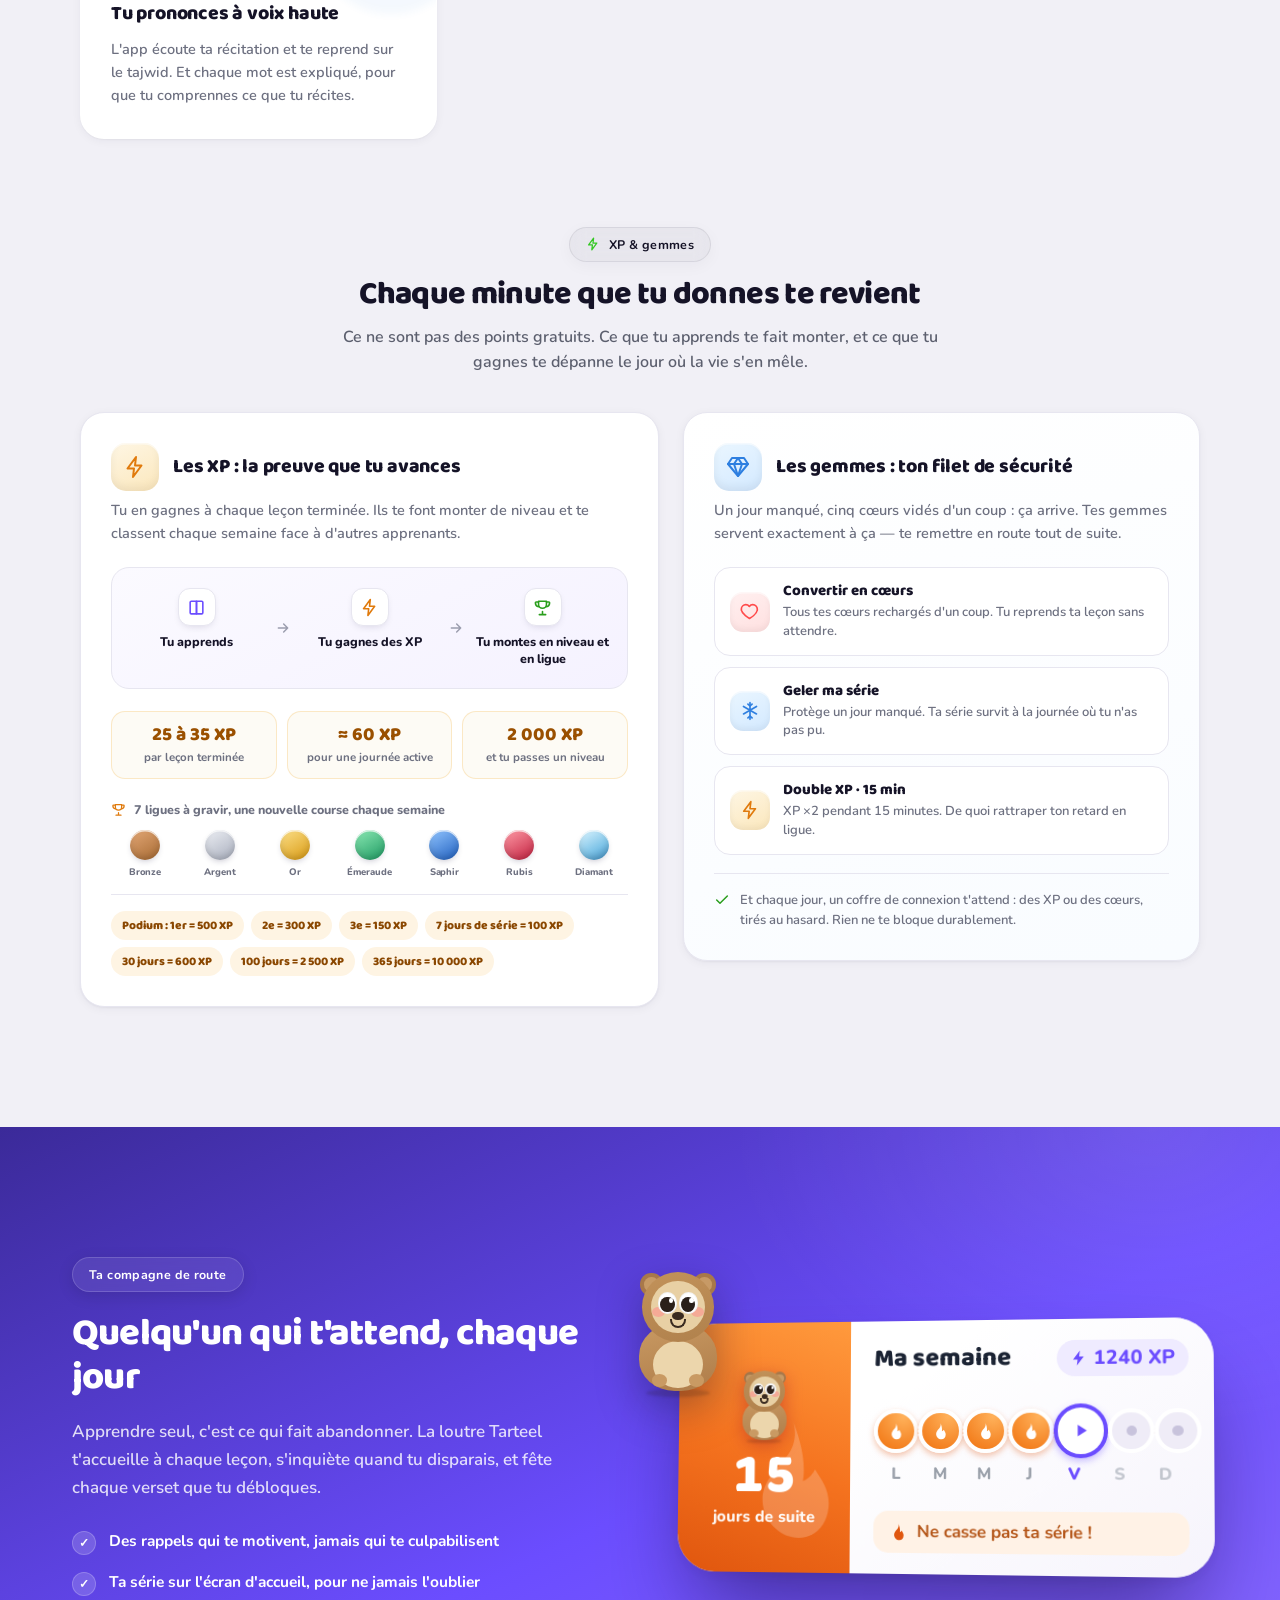
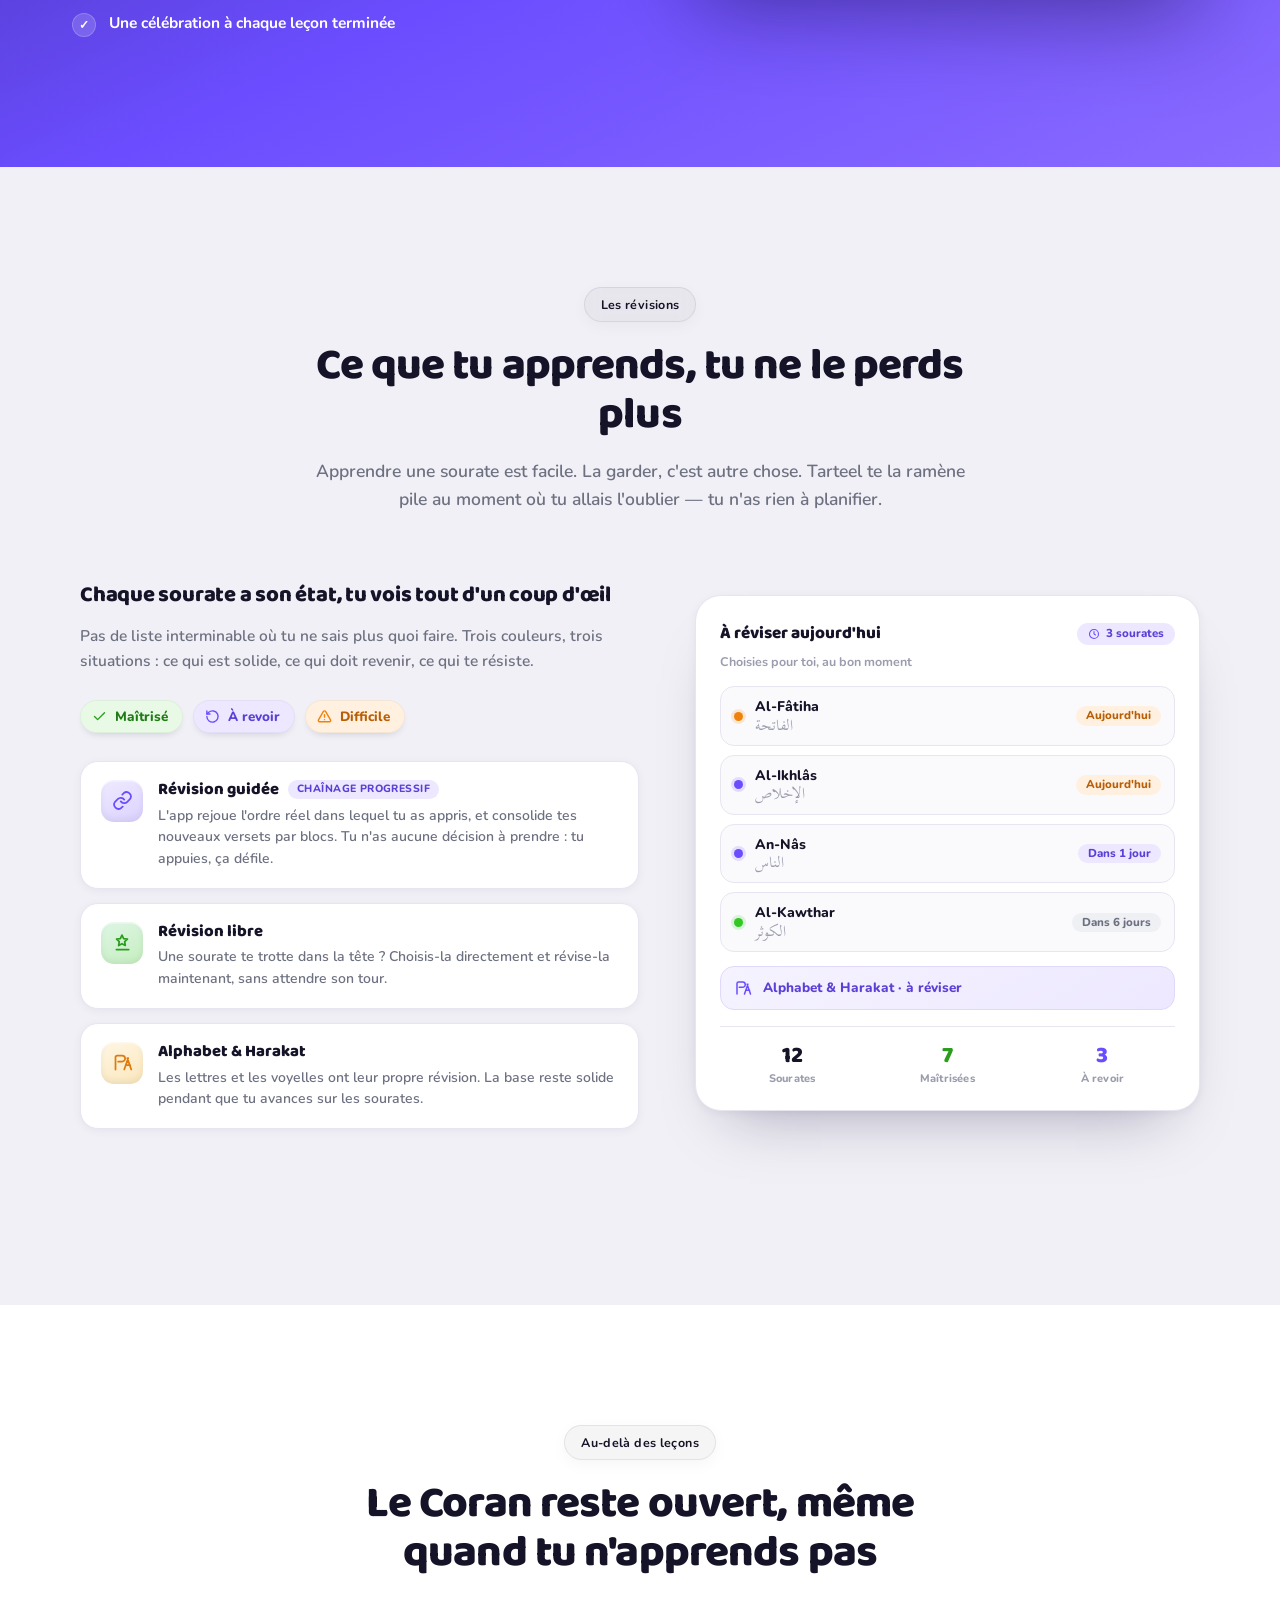
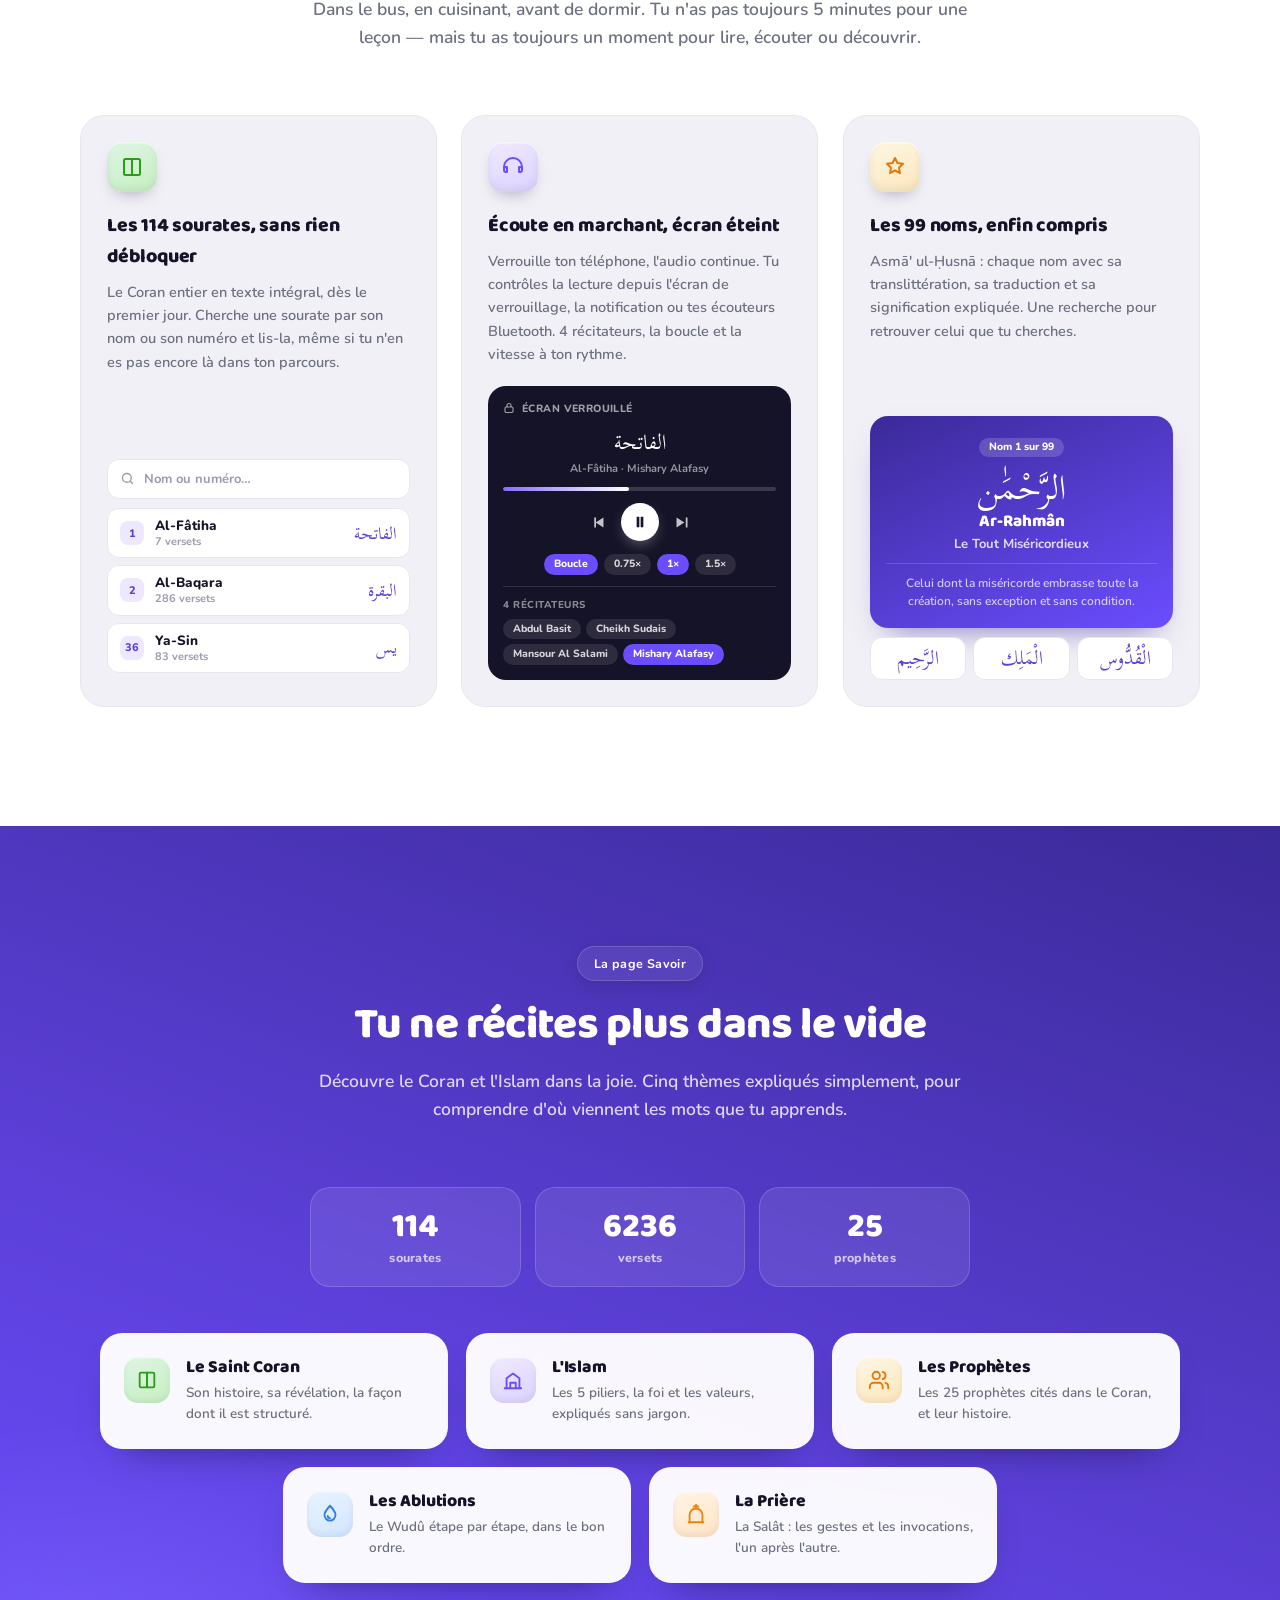
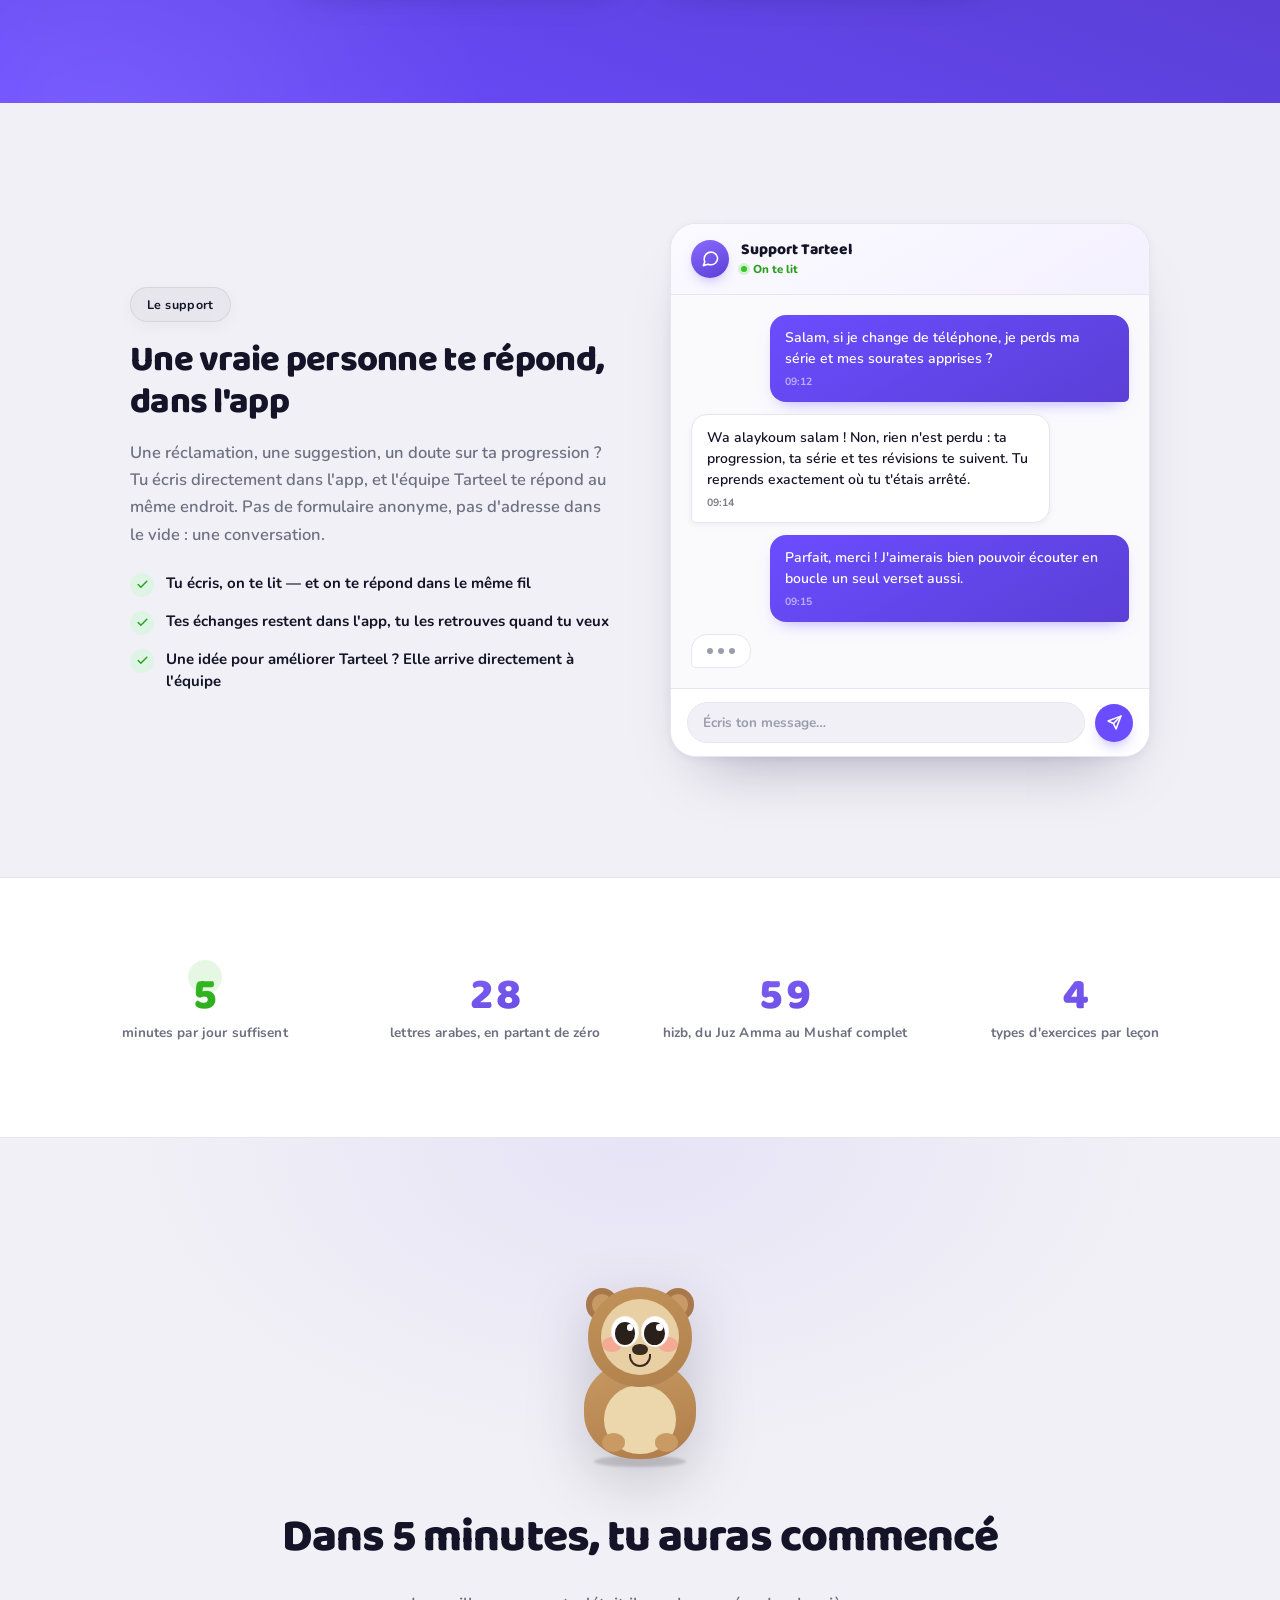
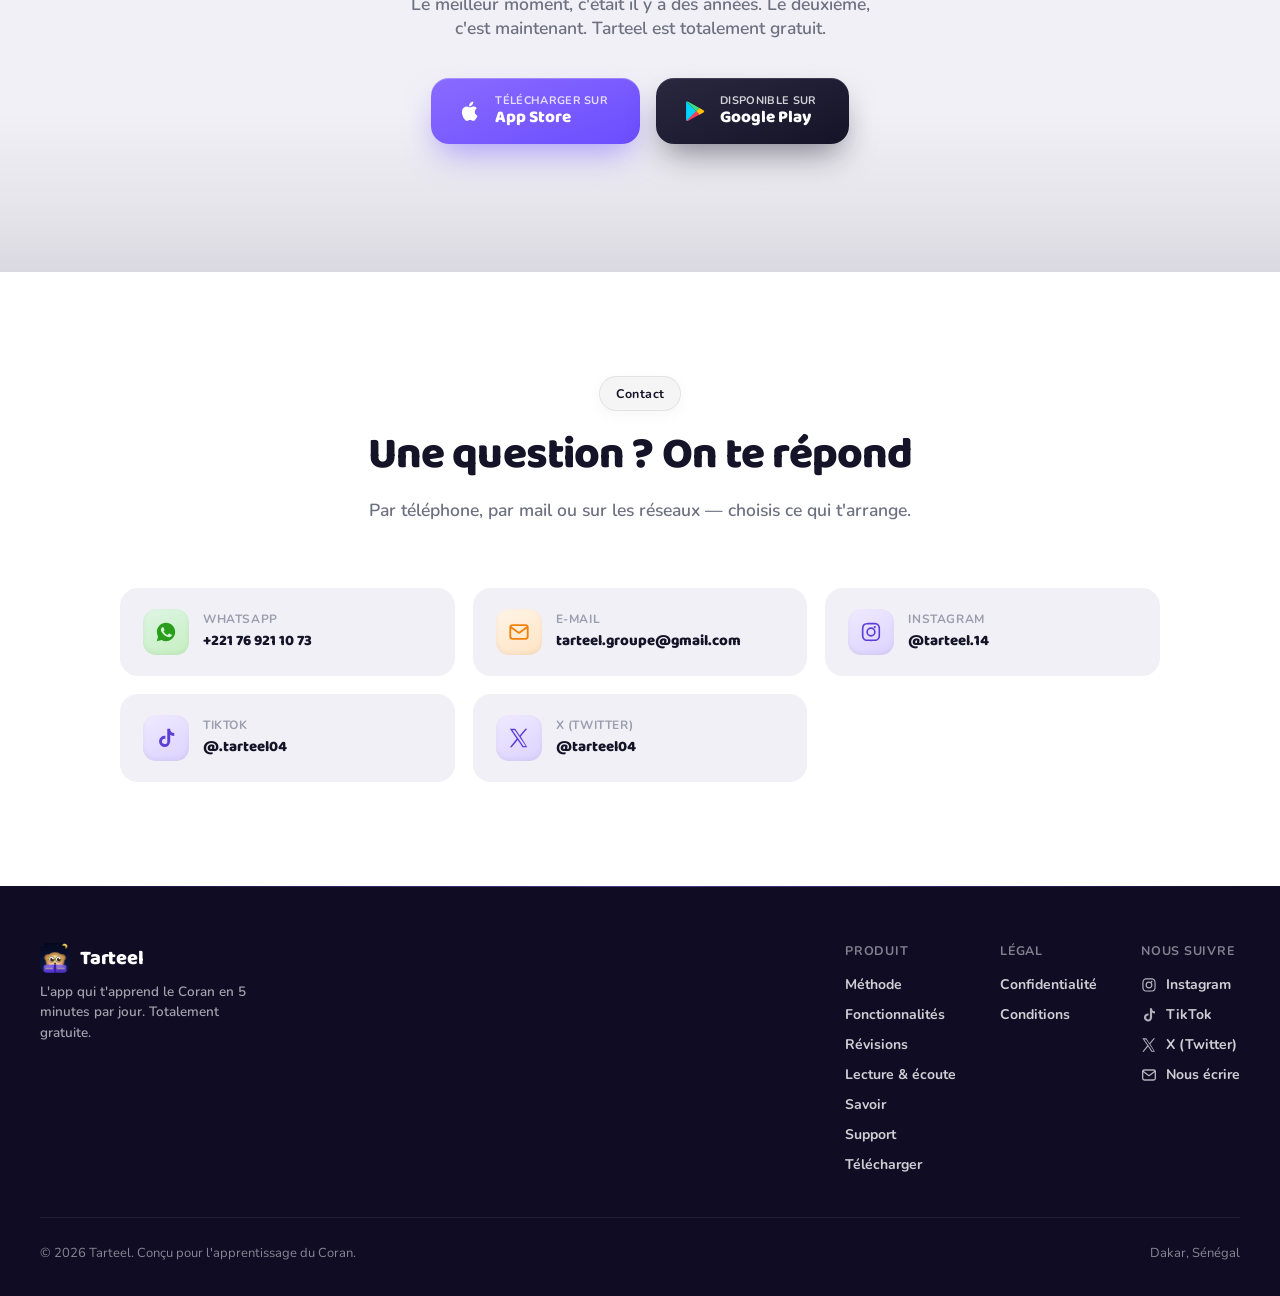
==== commit cd6772ba: "Remove hero eyebrow text to streamline the hero section" ====
--- a/index.html
+++ b/index.html
@@ -50,7 +50,6 @@
   <div class="hero-orb o2"></div>
   <div class="hero-inner">
     <div class="hero-text">
-      <div class="hero-eyebrow"><span class="dot"></span><span data-i18n="hero.eyebrow">Nouveau · disponible sur iOS &amp; Android</span></div>
       <h1 data-i18n-html="hero.h1">Cette année, tu vas vraiment <span class="accent">apprendre le Coran</span></h1>
       <p class="hero-sub" data-i18n="hero.sub">Tu le repousses depuis des années, faute de temps ou de méthode. Tarteel le découpe en leçons de 5 minutes : les 28 lettres, puis la lecture, puis le sens. Tu avances chaque jour, sans jamais te sentir dépassé.</p>
       <div class="hero-ctas">
--- a/styles.css
+++ b/styles.css
@@ -1,4 +1,4 @@
-  :root{
+:root{
     --violet:#6B4DFF;
     --violet-light:#8A6BFF;
     --violet-dark:#5B3FD6;
@@ -302,12 +302,13 @@
   /* ---------- section shared ---------- */
   section{padding:120px 32px; position:relative;}
   .section-tag{
-    display:inline-flex; align-items:center; gap:7px;
-    background:var(--green-bg); color:var(--green-dark);
-    font-weight:800; font-size:12.5px; letter-spacing:.04em; text-transform:uppercase;
-    padding:7px 16px; border-radius:100px; margin-bottom:20px;
-  }
-  .section-tag::before{content:''; width:6px; height:6px; border-radius:50%; background:currentColor;}
+    display:inline-flex; align-items:center;
+    background:rgba(21,19,39,.04); border:1px solid rgba(21,19,39,.08);
+    backdrop-filter:blur(8px); -webkit-backdrop-filter:blur(8px);
+    color:var(--text); font-weight:700; font-size:12.5px; letter-spacing:.03em;
+    padding:8px 16px; border-radius:100px; margin-bottom:20px;
+    box-shadow:0 4px 16px rgba(20,15,60,.04);
+  }
   .section-head{max-width:660px; margin:0 auto 64px; text-align:center;}
   .section-head h2{font-size:clamp(30px,3.8vw,44px); line-height:1.12; margin-bottom:16px; letter-spacing:-.02em;}
   .section-head p{color:var(--text-2); font-size:17.5px; font-weight:600; line-height:1.6;}
@@ -585,11 +586,15 @@
   .eco{max-width:1120px; margin:88px auto 0;}
   .eco-head{text-align:center; max-width:600px; margin:0 auto 36px;}
   .eco-head .eco-kicker{
-    display:inline-flex; align-items:center; gap:7px;
-    font-family:'Baloo 2',sans-serif; font-weight:800; font-size:12.5px; letter-spacing:.03em; text-transform:uppercase;
-    color:var(--violet-dark); background:rgba(107,77,255,.09); border-radius:100px; padding:6px 14px; margin-bottom:14px;
-  }
-  .eco-head .eco-kicker svg{width:14px; height:14px; stroke:var(--violet-dark); stroke-width:2.2; fill:none;}
+    display:inline-flex; align-items:center; gap:9px;
+    font-weight:700; font-size:12.5px; letter-spacing:.03em;
+    color:var(--text);
+    background:rgba(21,19,39,.04); border:1px solid rgba(21,19,39,.08);
+    backdrop-filter:blur(8px); -webkit-backdrop-filter:blur(8px);
+    border-radius:100px; padding:8px 16px; margin-bottom:14px;
+    box-shadow:0 4px 16px rgba(20,15,60,.04);
+  }
+  .eco-head .eco-kicker svg{width:14px; height:14px; stroke:#34C724; stroke-width:2.2; fill:none;}
   .eco-head h3{font-size:clamp(24px,2.9vw,32px); line-height:1.16; letter-spacing:-.02em; margin-bottom:12px;}
   .eco-head > p{color:#5C5F6E; font-size:16px; font-weight:600; line-height:1.6;}
 
@@ -732,7 +737,10 @@
   .showcase .wrap{
     display:grid; grid-template-columns:1fr 1fr; gap:60px; align-items:center;
   }
-  .showcase-text .section-tag{background:rgba(255,255,255,.14); color:#fff;}
+  .showcase-text .section-tag{
+    background:rgba(255,255,255,.08); border:1px solid rgba(255,255,255,.16);
+    color:#fff; box-shadow:0 4px 16px rgba(0,0,0,.12);
+  }
   .showcase h2{color:#fff; font-size:clamp(28px,3.6vw,38px); margin-bottom:18px; line-height:1.16; letter-spacing:-.02em;}
   .showcase p{color:rgba(255,255,255,.82); font-size:17px; font-weight:600; line-height:1.65; margin-bottom:28px;}
   .showcase-list{display:flex; flex-direction:column; gap:16px;}
@@ -1118,7 +1126,10 @@
   }
   .know .section-head h2{color:#fff;}
   .know .section-head p{color:rgba(255,255,255,.8);}
-  .know .section-tag{background:rgba(255,255,255,.14); color:#fff;}
+  .know .section-tag{
+    background:rgba(255,255,255,.08); border:1px solid rgba(255,255,255,.16);
+    color:#fff; box-shadow:0 4px 16px rgba(0,0,0,.12);
+  }
   .know-figures{
     display:grid; grid-template-columns:repeat(3,1fr); gap:14px; max-width:660px; margin:0 auto 46px;
   }
@@ -1449,55 +1460,90 @@
   /* hamburger */
   .nav-hamburger{
     display:flex;
-  }
-
-  /* menu */
+    flex-shrink:0;
+    position:relative;
+    z-index:110;
+    border-radius:12px;
+    transition:background .2s var(--ease);
+  }
+
+  .nav-hamburger:active{
+    background:rgba(21,19,39,.07);
+  }
+
+  /* menu mobile */
   .nav-links{
     position:fixed;
     top:0;
     right:0;
     bottom:0;
-    z-index:95;
-
-    width:min(320px,85vw);
-
-    background:linear-gradient(
-      175deg,
-      #241B5C,
-      #3B2A99 55%,
-      #5B3FD6
-    );
+    z-index:105;
+
+    width:min(340px,88vw);
+    height:100dvh;
+    max-height:100dvh;
+
+    background:
+      radial-gradient(circle at 100% 0%, rgba(138,107,255,.28), transparent 38%),
+      linear-gradient(175deg,#241B5C 0%,#3B2A99 55%,#5B3FD6 100%);
 
     display:flex !important;
     flex-direction:column;
     align-items:center;
-    justify-content:center;
+    justify-content:flex-start;
     gap:0;
 
-    padding:80px 32px 40px;
-
-    transform:translateX(100%);
-    transition:transform .35s var(--ease-out);
-
-    box-shadow:-16px 0 60px rgba(10,5,40,.45);
+    padding:
+      max(76px, calc(env(safe-area-inset-top) + 64px))
+      24px
+      max(28px, calc(env(safe-area-inset-bottom) + 24px));
+
+    overflow-y:auto;
+    overscroll-behavior:contain;
+    -webkit-overflow-scrolling:touch;
+
+    transform:translate3d(100%,0,0);
+    visibility:hidden;
+    transition:
+      transform .35s var(--ease-out),
+      visibility 0s linear .35s;
+
+    box-shadow:-20px 0 70px rgba(10,5,40,.48);
   }
 
   /* liens */
   .nav-links a{
-    display:block;
+    display:flex;
+    align-items:center;
+    justify-content:center;
+    flex:0 0 auto;
     width:100%;
+    max-width:290px;
+    min-height:54px;
     text-align:center;
 
-    color:rgba(255,255,255,.85);
-
+    color:rgba(255,255,255,.88);
     font-size:17px;
-    padding:16px 0;
-
-    border-bottom:1px solid rgba(255,255,255,.08);
+    font-weight:800;
+    line-height:1.25;
+
+    padding:14px 8px;
+    border-bottom:1px solid rgba(255,255,255,.10);
+    border-radius:10px;
+
+    transition:
+      color .2s var(--ease),
+      background .2s var(--ease),
+      transform .2s var(--ease);
   }
 
   .nav-links a:hover{
     color:#fff;
+    background:rgba(255,255,255,.07);
+  }
+
+  .nav-links a:active{
+    transform:scale(.98);
   }
 
   .nav-links a::after{
@@ -1506,51 +1552,80 @@
 
   .nav-links a.active{
     color:#fff;
+    background:rgba(255,255,255,.08);
   }
 
   /* bouton fermer */
   .nav-close{
     display:flex;
+    align-items:center;
+    justify-content:center;
     position:absolute;
-    top:20px;
-    right:20px;
-    z-index:10;
+    top:max(16px, calc(env(safe-area-inset-top) + 8px));
+    right:18px;
+    z-index:110;
+
+    width:42px;
+    height:42px;
+    padding:8px;
+    border-radius:12px;
+    background:rgba(255,255,255,.08);
+    transition:background .2s var(--ease), transform .2s var(--ease-out);
+  }
+
+  .nav-close:hover{
+    background:rgba(255,255,255,.15);
+  }
+
+  .nav-close:active{
+    transform:scale(.94);
   }
 
   /* CTA dans le menu */
   .nav-mobile-cta{
     display:inline-flex !important;
-
-    margin-top:24px;
-
-    background:#fff;
-    color:var(--violet-deep);
-
-    font-weight:800;
-    font-size:15px;
-
-    padding:14px 28px;
-    border-radius:100px;
-
-    border-bottom:none;
-
-    box-shadow:
-      0 8px 20px -6px rgba(10,5,40,.45);
+    align-items:center;
+    justify-content:center;
+
+    width:100% !important;
+    max-width:290px;
+    min-height:52px;
+
+    margin-top:22px;
+    padding:13px 24px !important;
+
+    background:#fff !important;
+    color:var(--violet-deep) !important;
+
+    font-weight:900 !important;
+    font-size:15px !important;
+
+    border:0 !important;
+    border-radius:100px !important;
+
+    box-shadow:0 10px 24px -7px rgba(10,5,40,.5);
   }
 
   .nav-mobile-cta:hover{
     color:var(--violet-deep) !important;
+    background:#fff !important;
+    transform:translateY(-1px);
   }
 
   /* overlay */
   .nav-overlay{
     display:block;
-    pointer-events:none;
+    z-index:100;
+    background:rgba(15,12,36,.58);
   }
 
   /* menu ouvert */
   .nav-open .nav-links{
-    transform:translateX(0);
+    transform:translate3d(0,0,0);
+    visibility:visible;
+    transition:
+      transform .35s var(--ease-out),
+      visibility 0s linear 0s;
   }
 
   /* overlay actif uniquement quand le menu est ouvert */
@@ -1570,6 +1645,20 @@
 
   .nav-open .nav-hamburger span:nth-child(3){
     transform:translateY(-7px) rotate(-45deg);
+  }
+}
+
+/* très petits écrans : menu presque plein écran */
+@media (max-width:480px){
+  .nav-links{
+    width:min(100vw,360px);
+    padding-left:18px;
+    padding-right:18px;
+  }
+
+  .nav-links a,
+  .nav-mobile-cta{
+    max-width:100%;
   }
 }
 
@@ -1808,4 +1897,4 @@
     .footer-links{gap:24px;}
     .footer-col h4{margin-bottom:12px; font-size:11.5px;}
     .footer-col a{font-size:13px; margin-bottom:9px;}
-  }
+  }
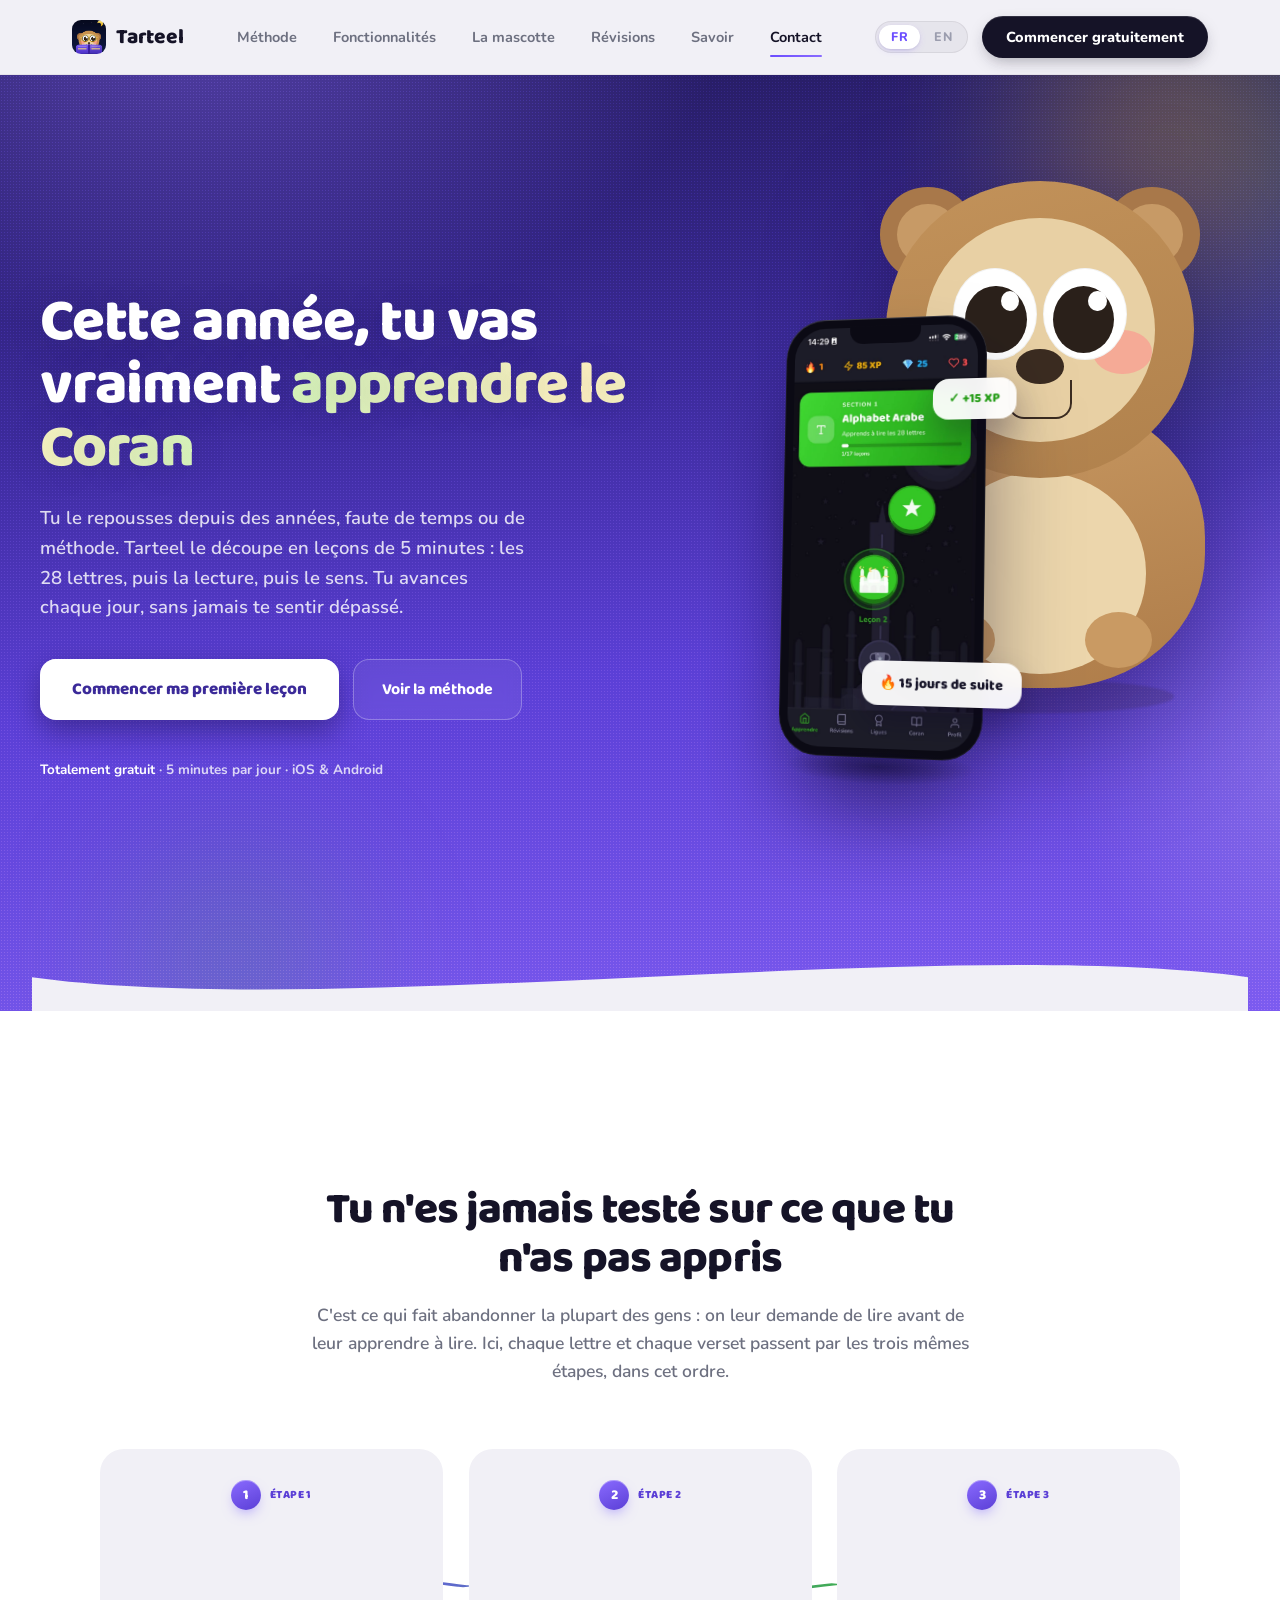
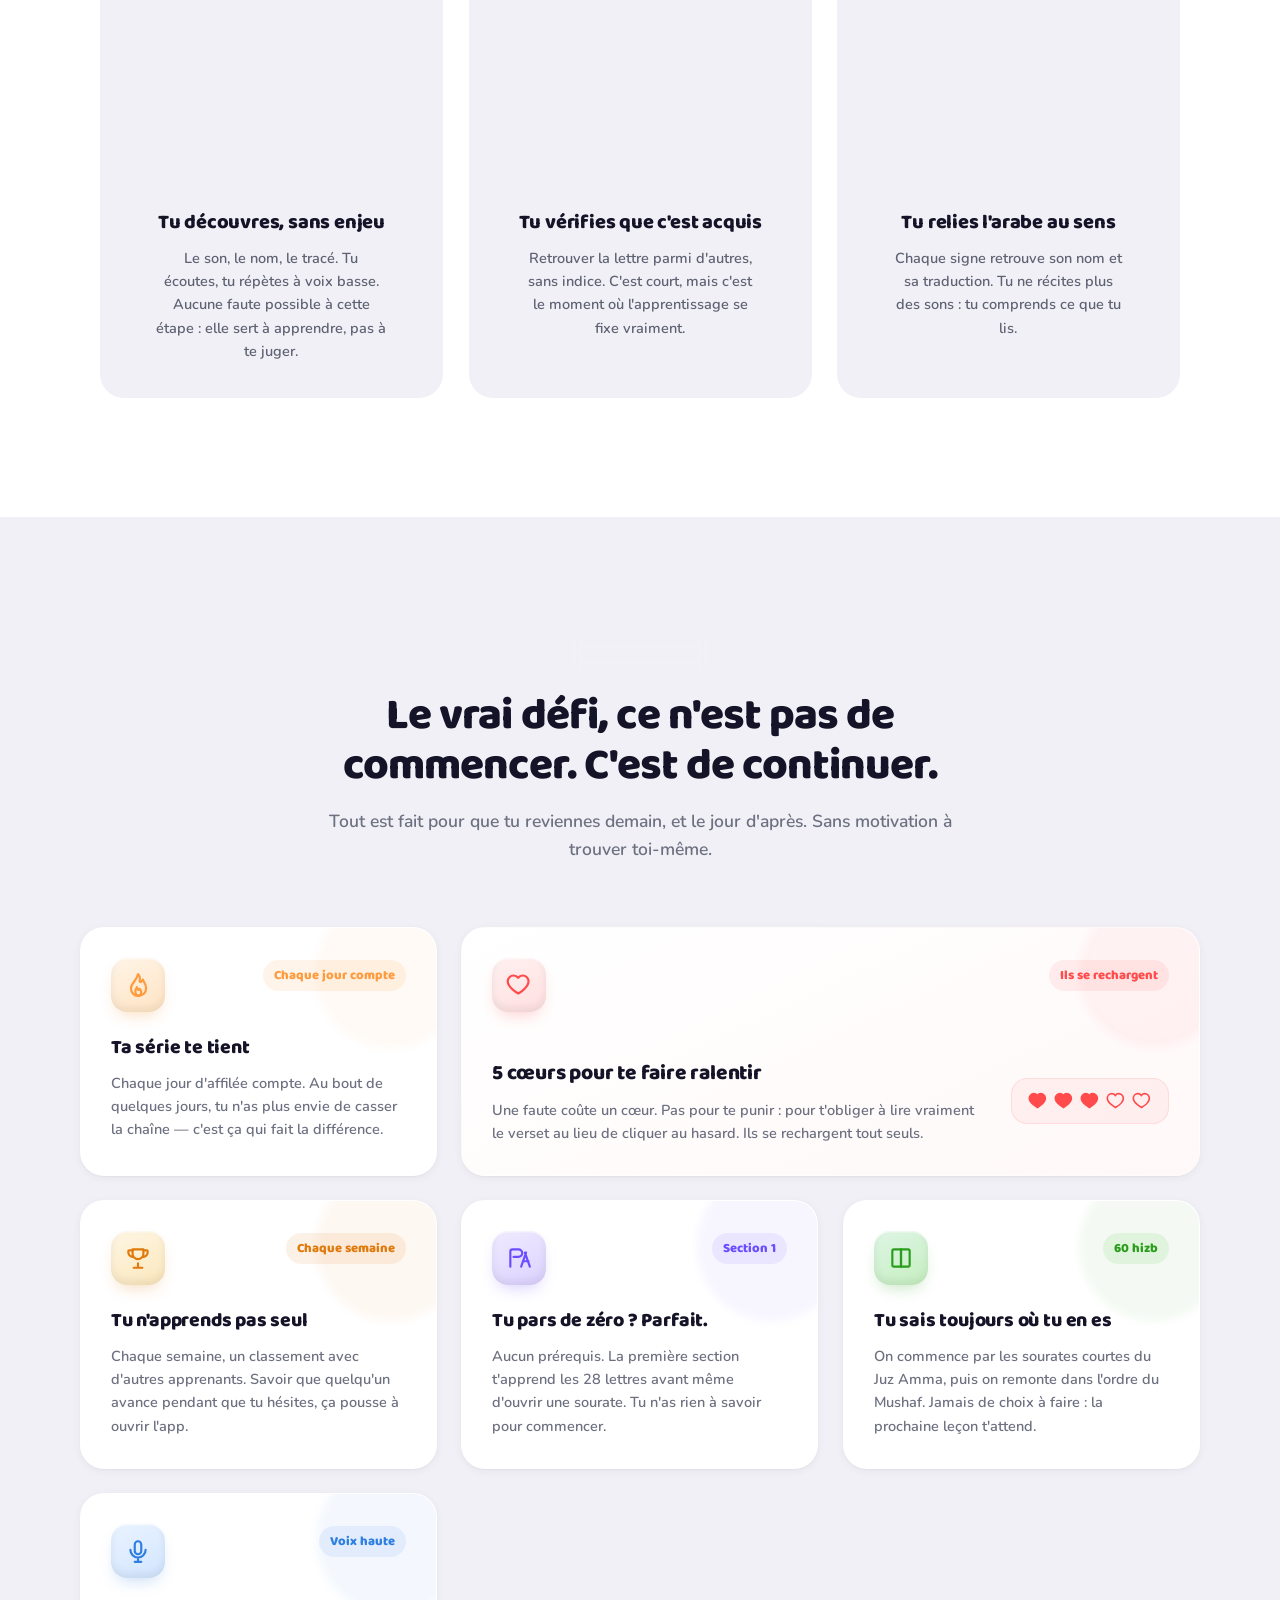
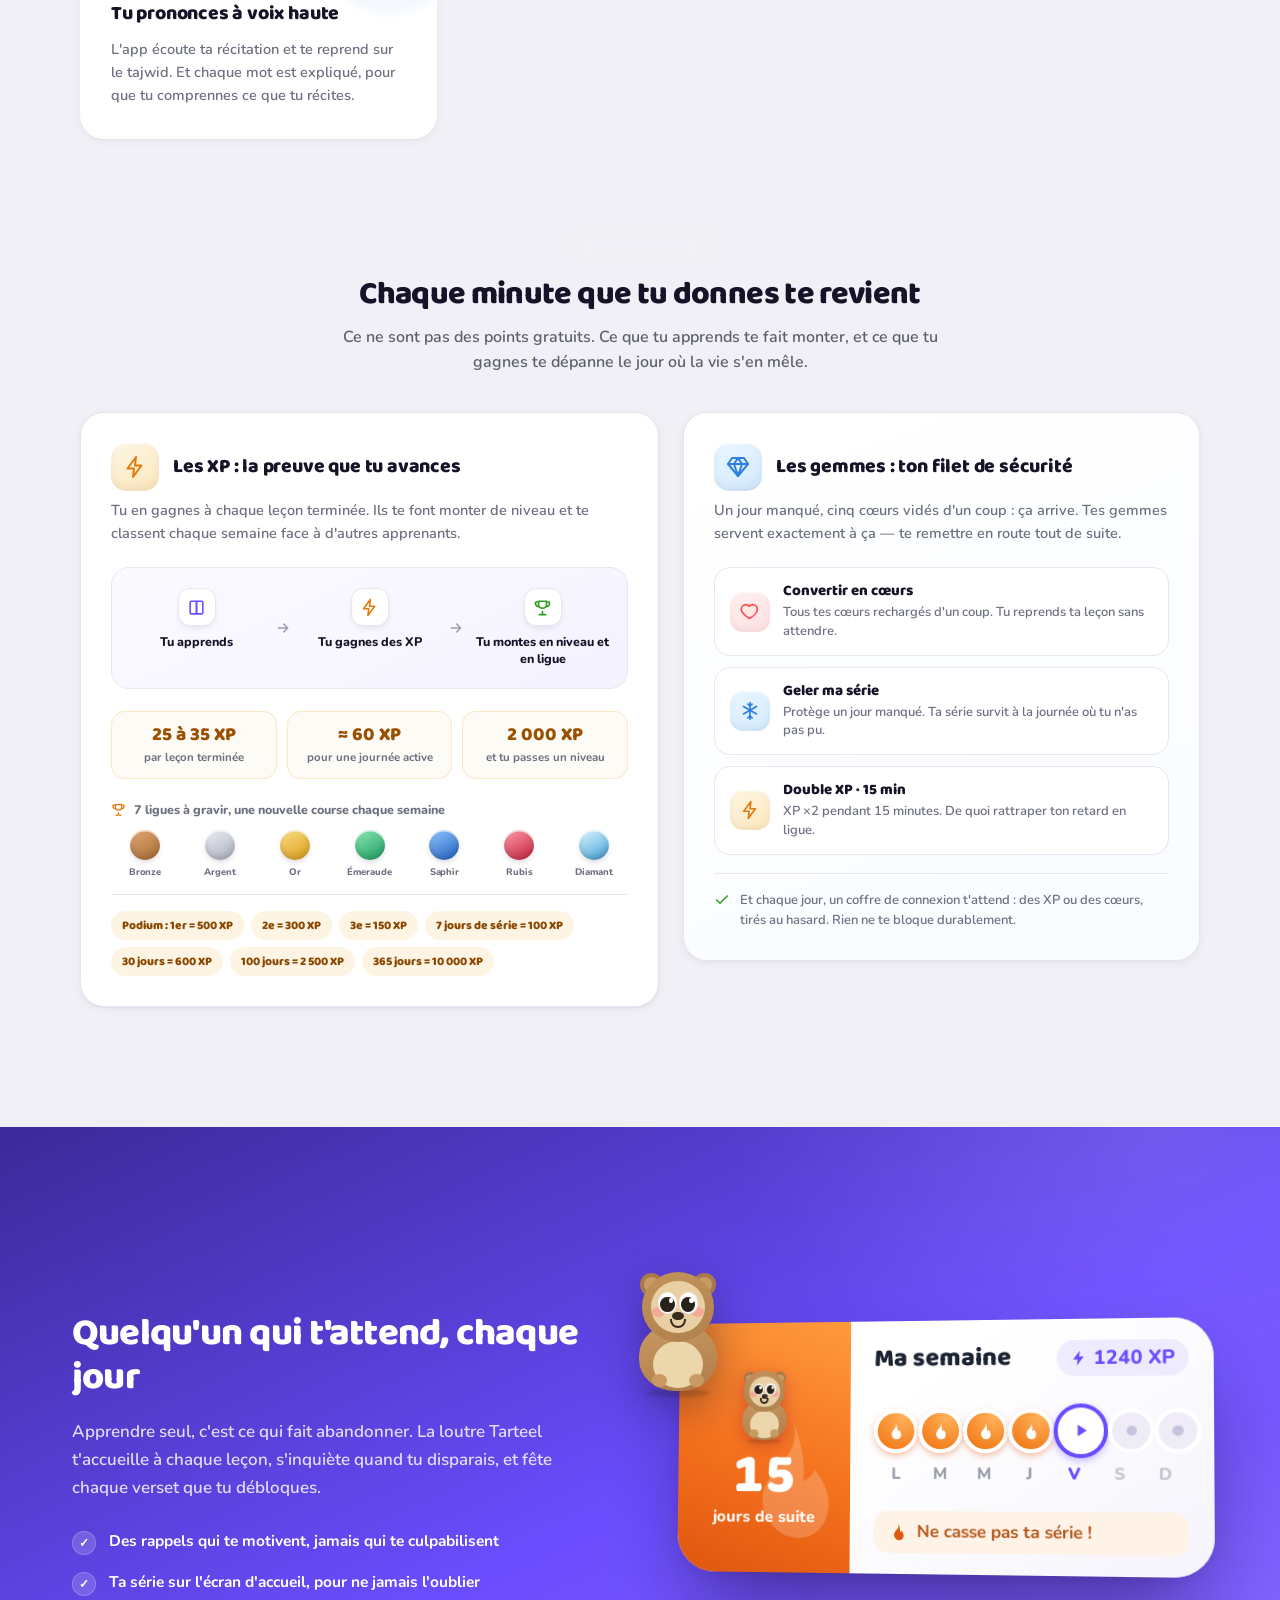
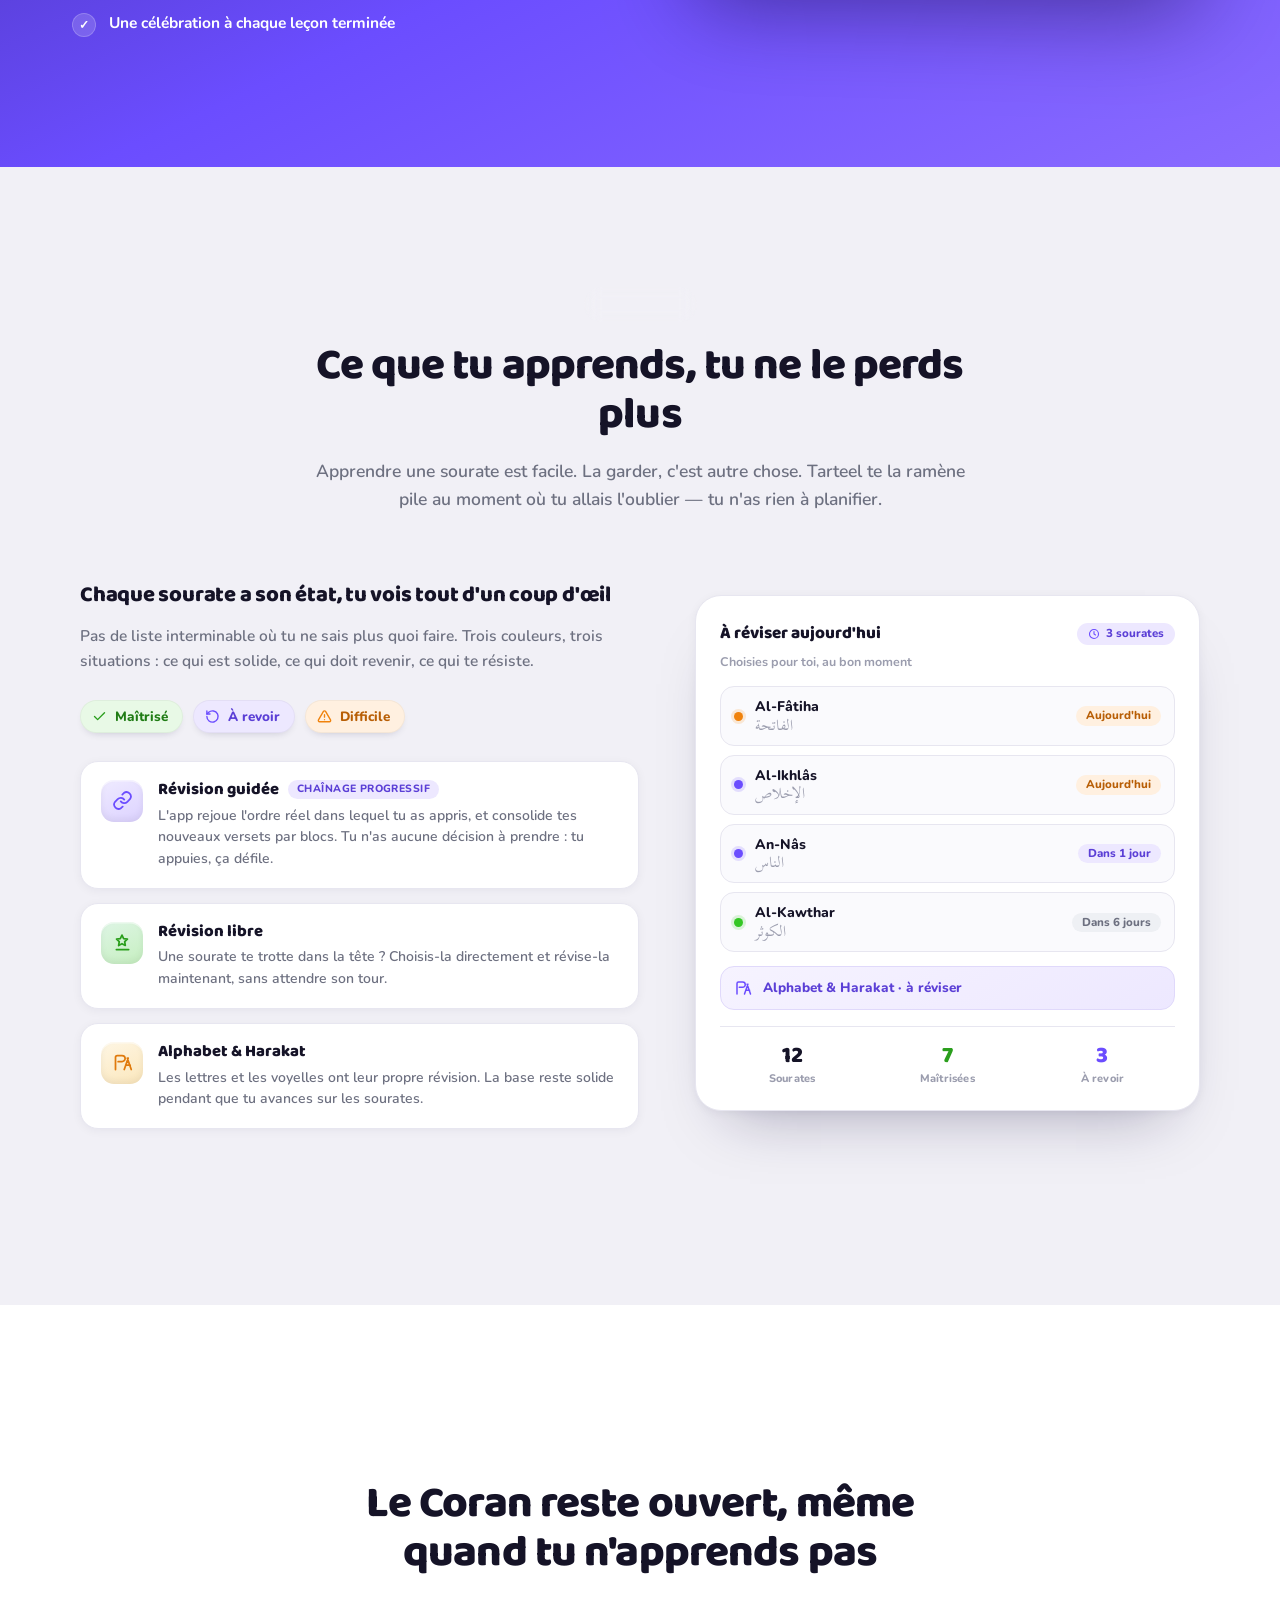
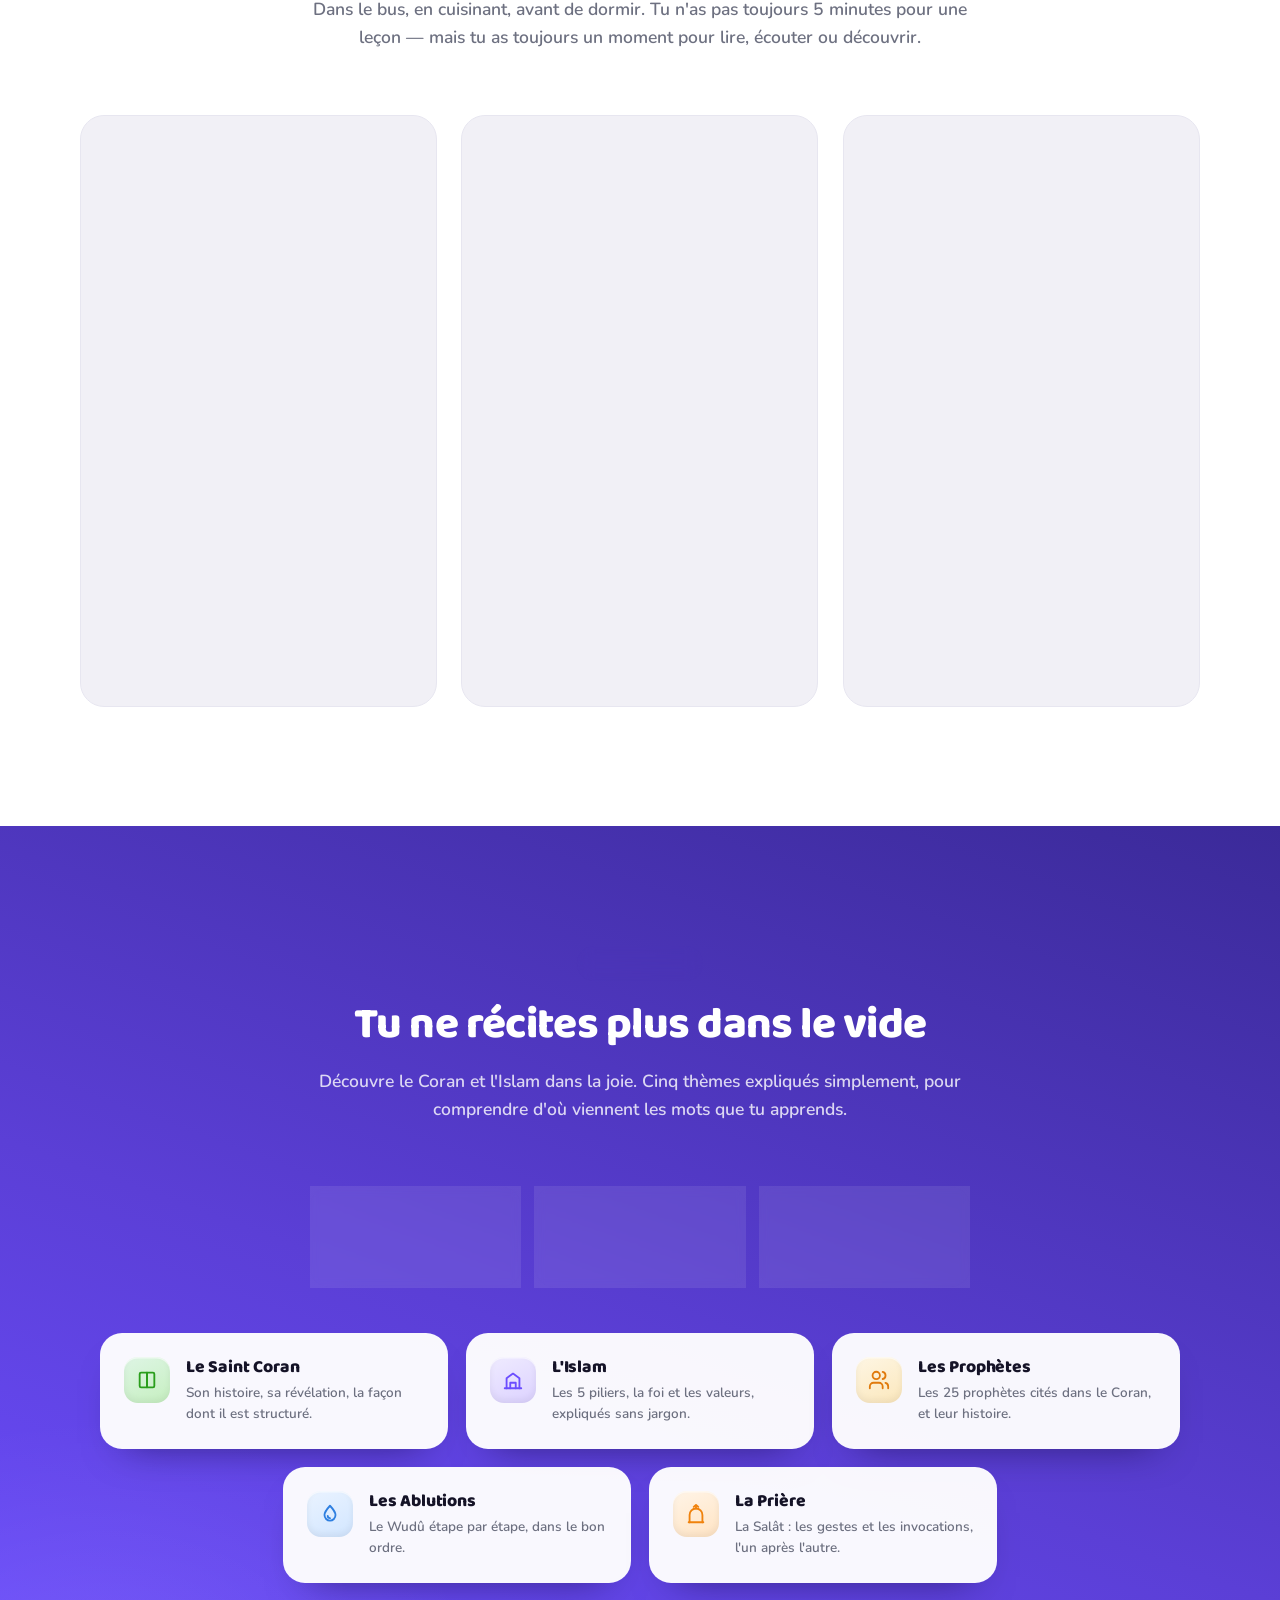
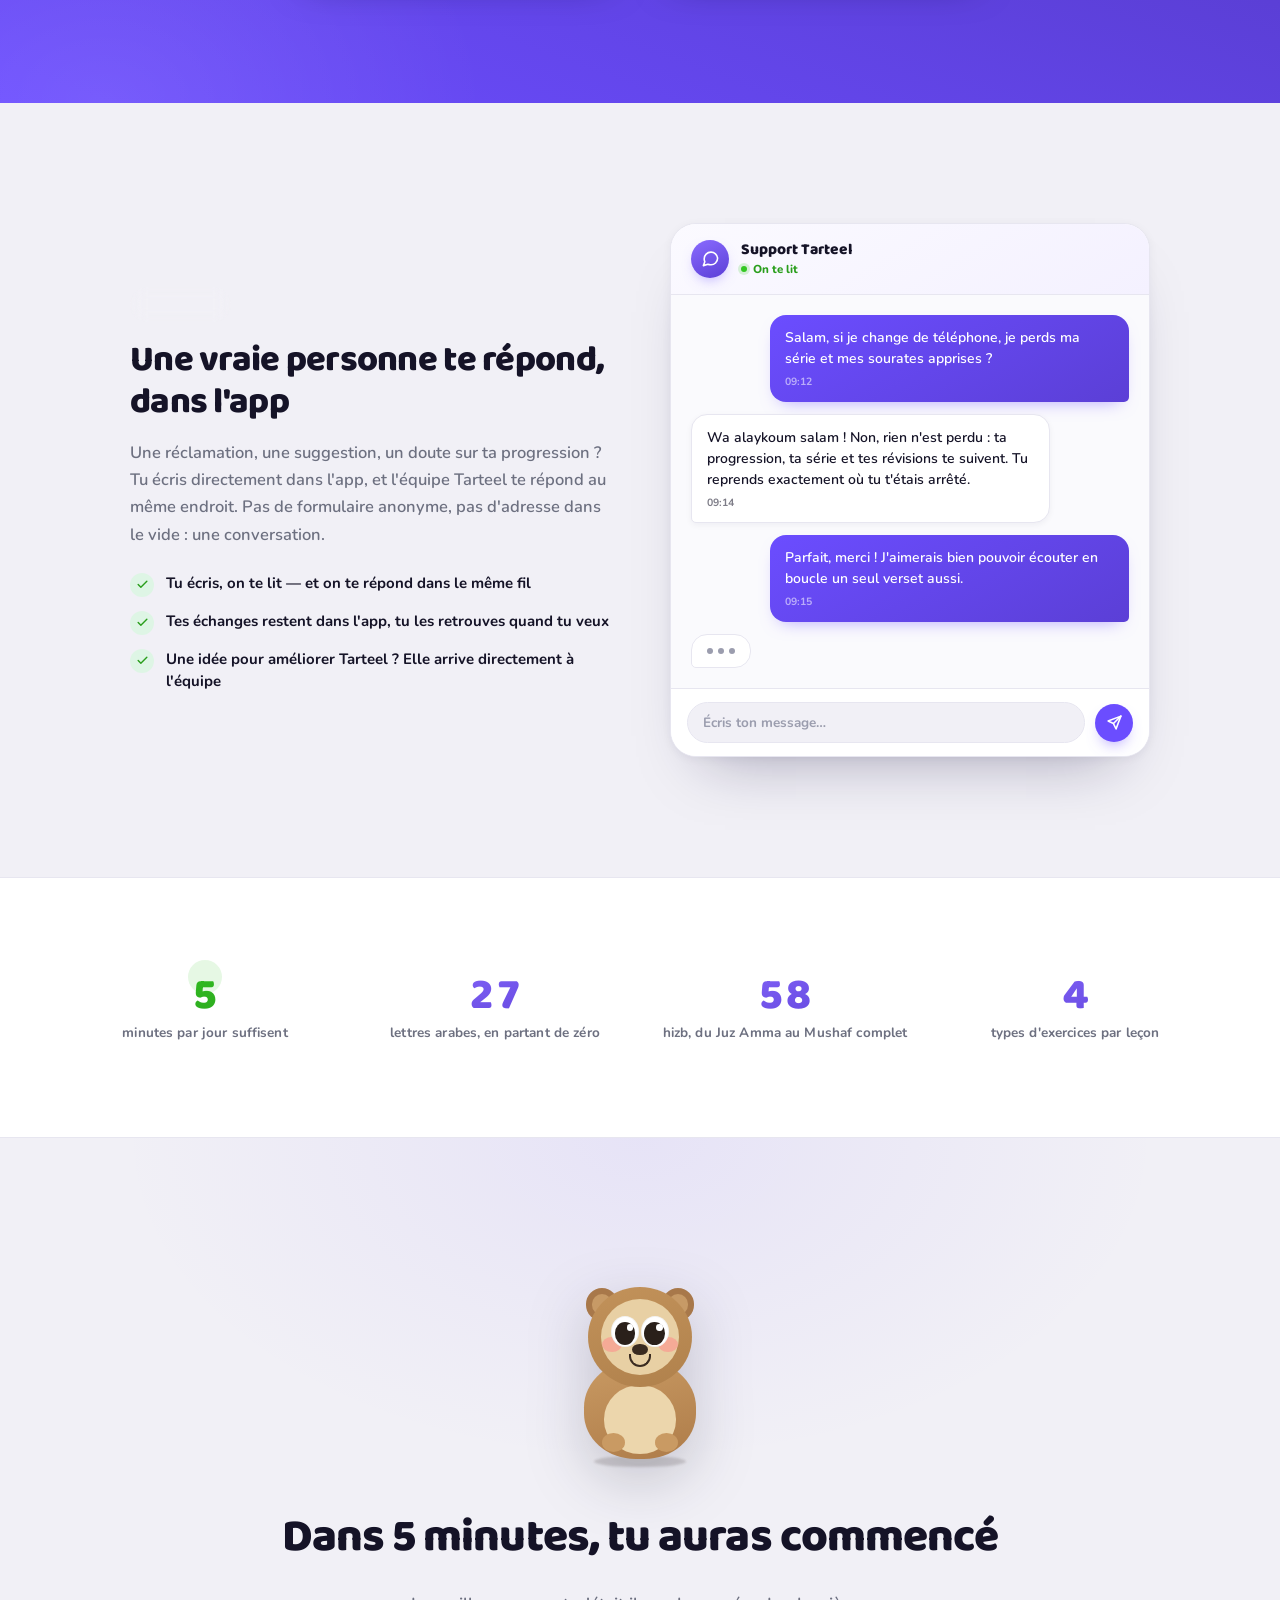
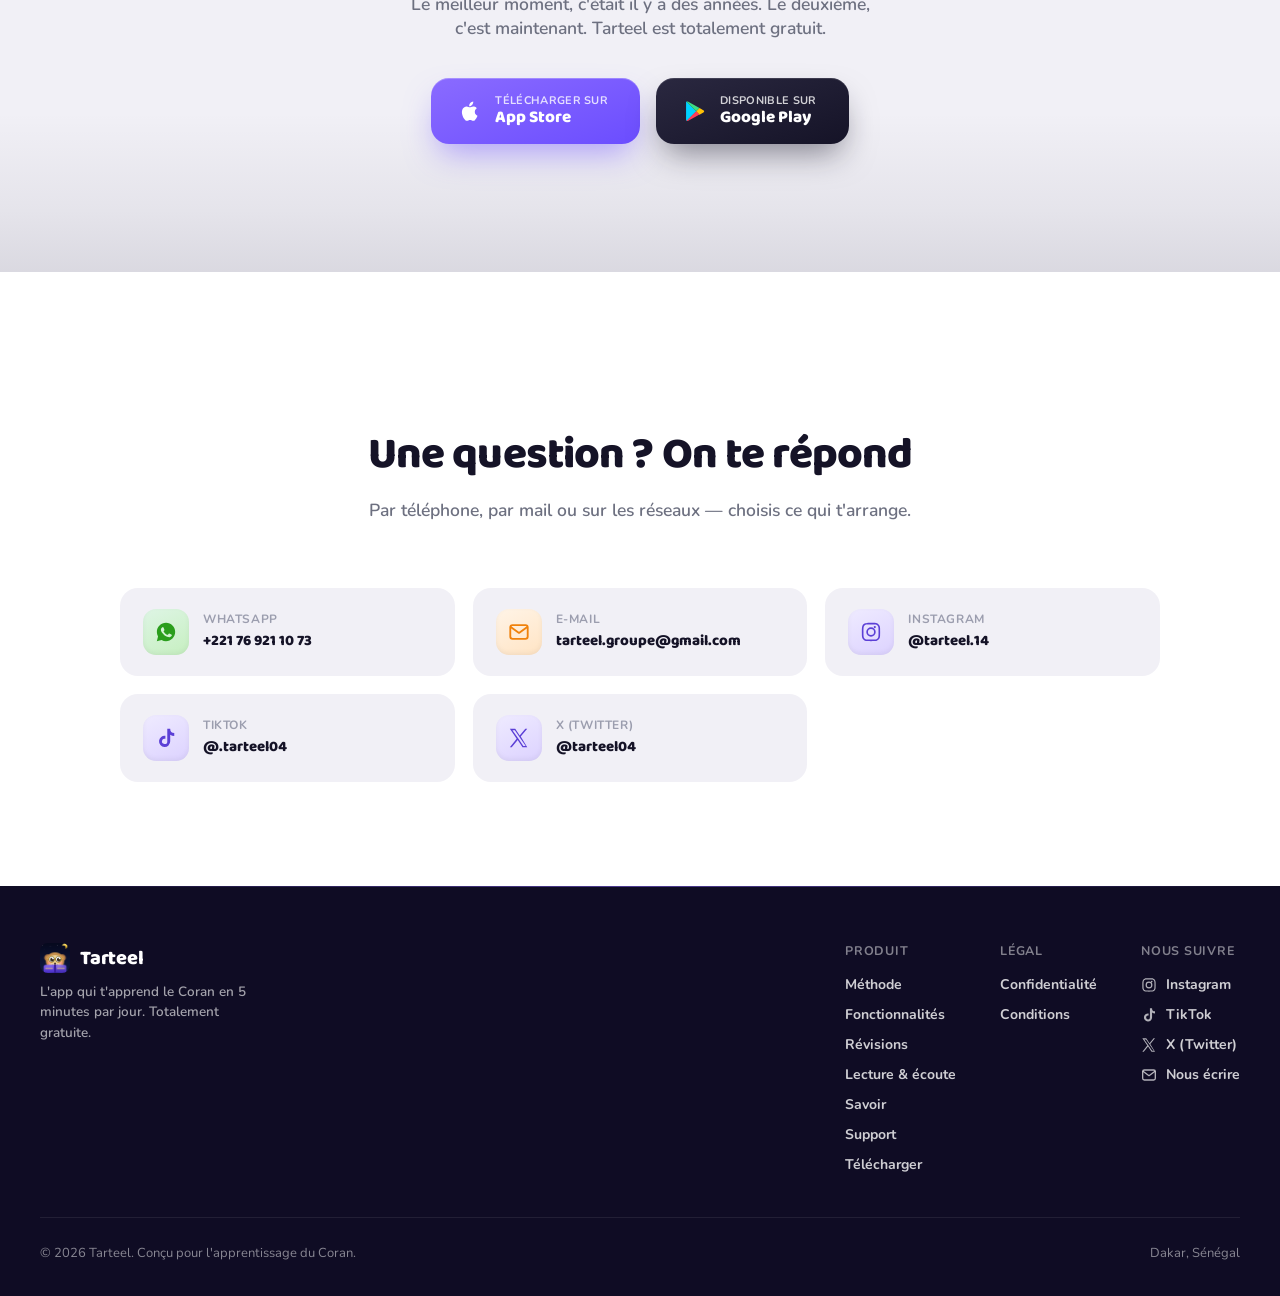
==== commit 588d5c36: "Update App Store link in final call-to-action section" ====
--- a/index.html
+++ b/index.html
@@ -858,7 +858,7 @@
   <h2 class="fade-up" data-i18n="cta.h2">Dans 5 minutes, tu auras commencé</h2>
   <p class="fade-up" data-i18n="cta.sub">Le meilleur moment, c'était il y a des années. Le deuxième, c'est maintenant. Tarteel est totalement gratuit.</p>
   <div class="final-ctas fade-up">
-    <a href="https://apps.apple.com" target="_blank" rel="noopener noreferrer" class="btn-cta-violet" data-i18n-aria="cta.aria.ios" aria-label="Télécharger Tarteel sur l'App Store">
+    <a href="https://apps.apple.com/us/app/tarteel/id6795987191" target="_blank" rel="noopener noreferrer" class="btn-cta-violet" data-i18n-aria="cta.aria.ios" aria-label="Télécharger Tarteel sur l'App Store">
       <svg viewBox="0 0 24 24" fill="currentColor" aria-hidden="true"><path d="M16.4 12.9c0-2.2 1.8-3.3 1.9-3.4-1-1.5-2.6-1.7-3.2-1.7-1.4-.1-2.6.8-3.3.8-.7 0-1.7-.8-2.9-.8-1.5 0-2.9.9-3.6 2.2-1.6 2.7-.4 6.7 1.1 8.9.7 1.1 1.6 2.3 2.8 2.2 1.1 0 1.5-.7 2.9-.7s1.7.7 2.9.7c1.2 0 1.9-1.1 2.7-2.2.8-1.3 1.2-2.5 1.2-2.6-.1 0-2.5-1-2.5-3.4Z"/><path d="M14.1 6.2c.6-.8 1-1.9.9-3-1 .1-2.1.7-2.8 1.5-.6.7-1.1 1.8-.9 2.9 1.1.1 2.2-.6 2.8-1.4Z"/></svg>
       <span class="btn-cta-label"><span class="btn-cta-eyebrow" data-i18n="cta.eyebrow.ios">Télécharger sur</span><span class="btn-cta-store">App Store</span></span>
     </a>
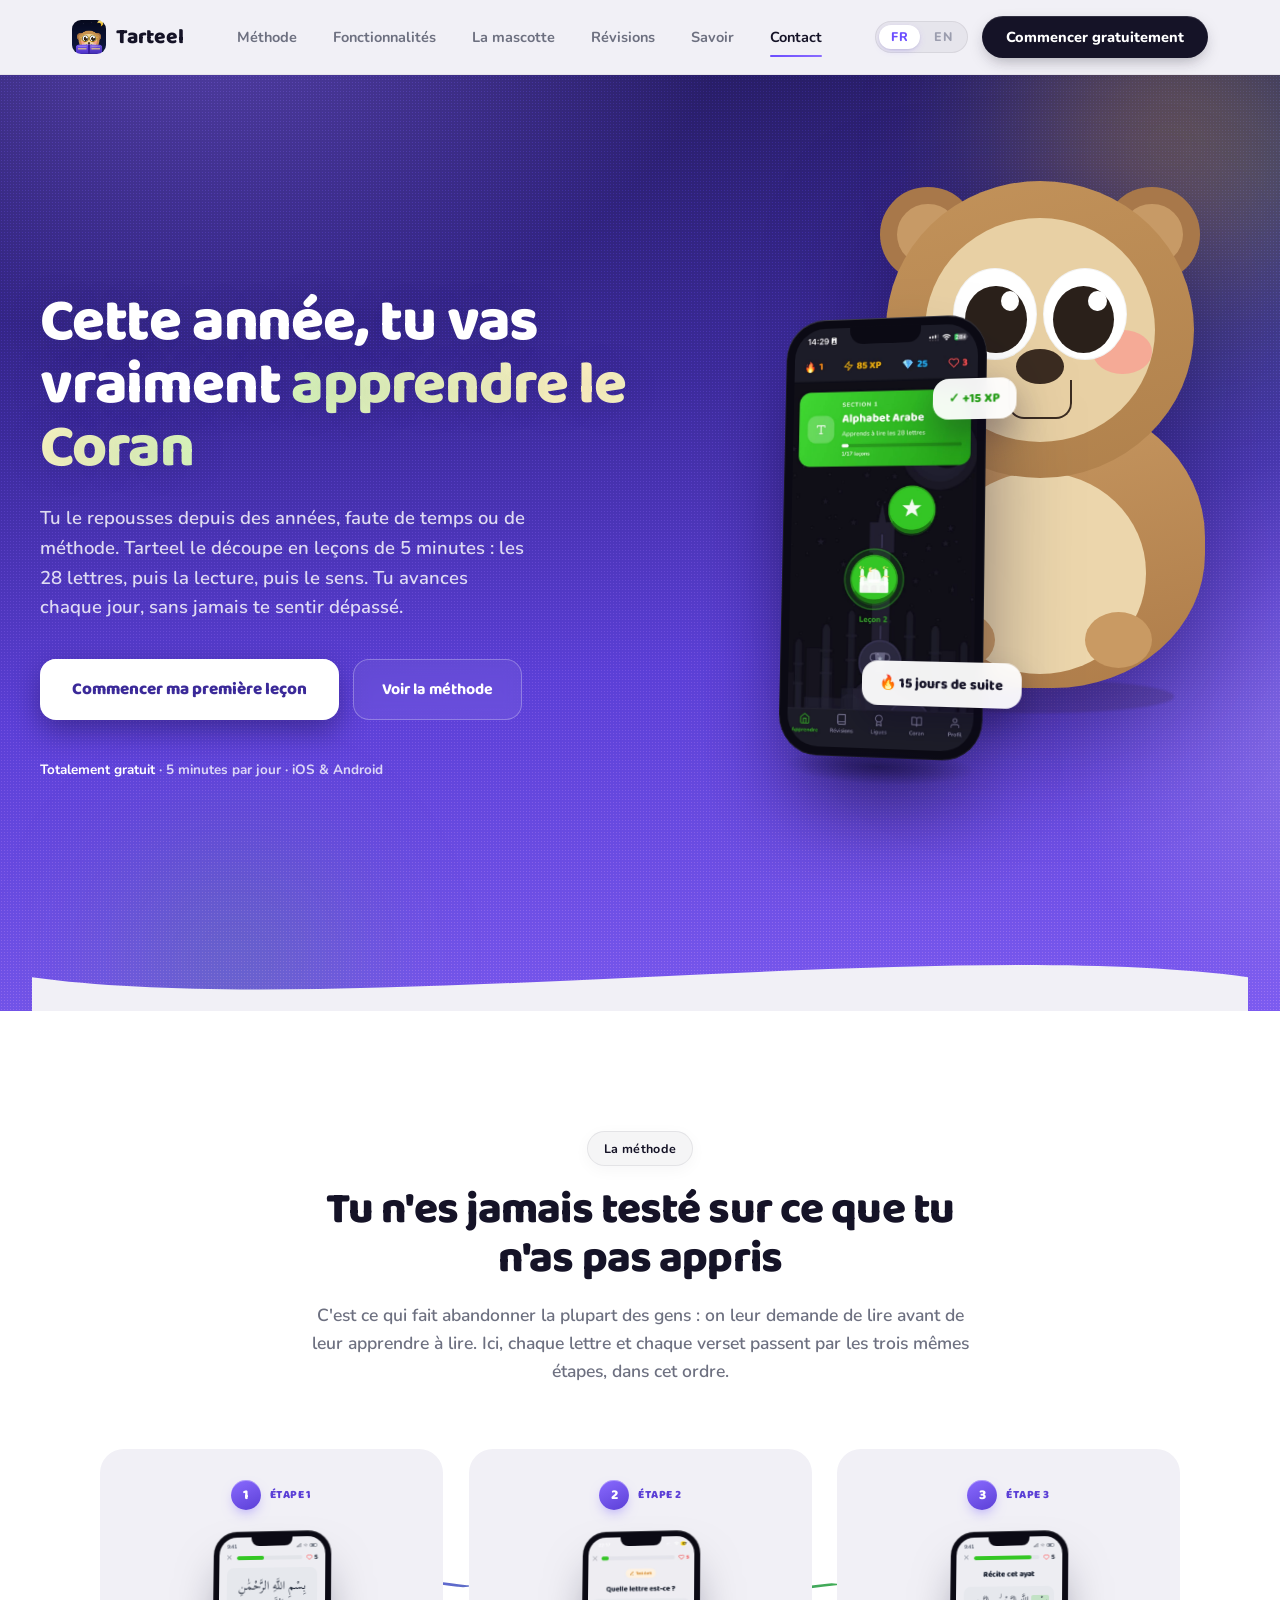
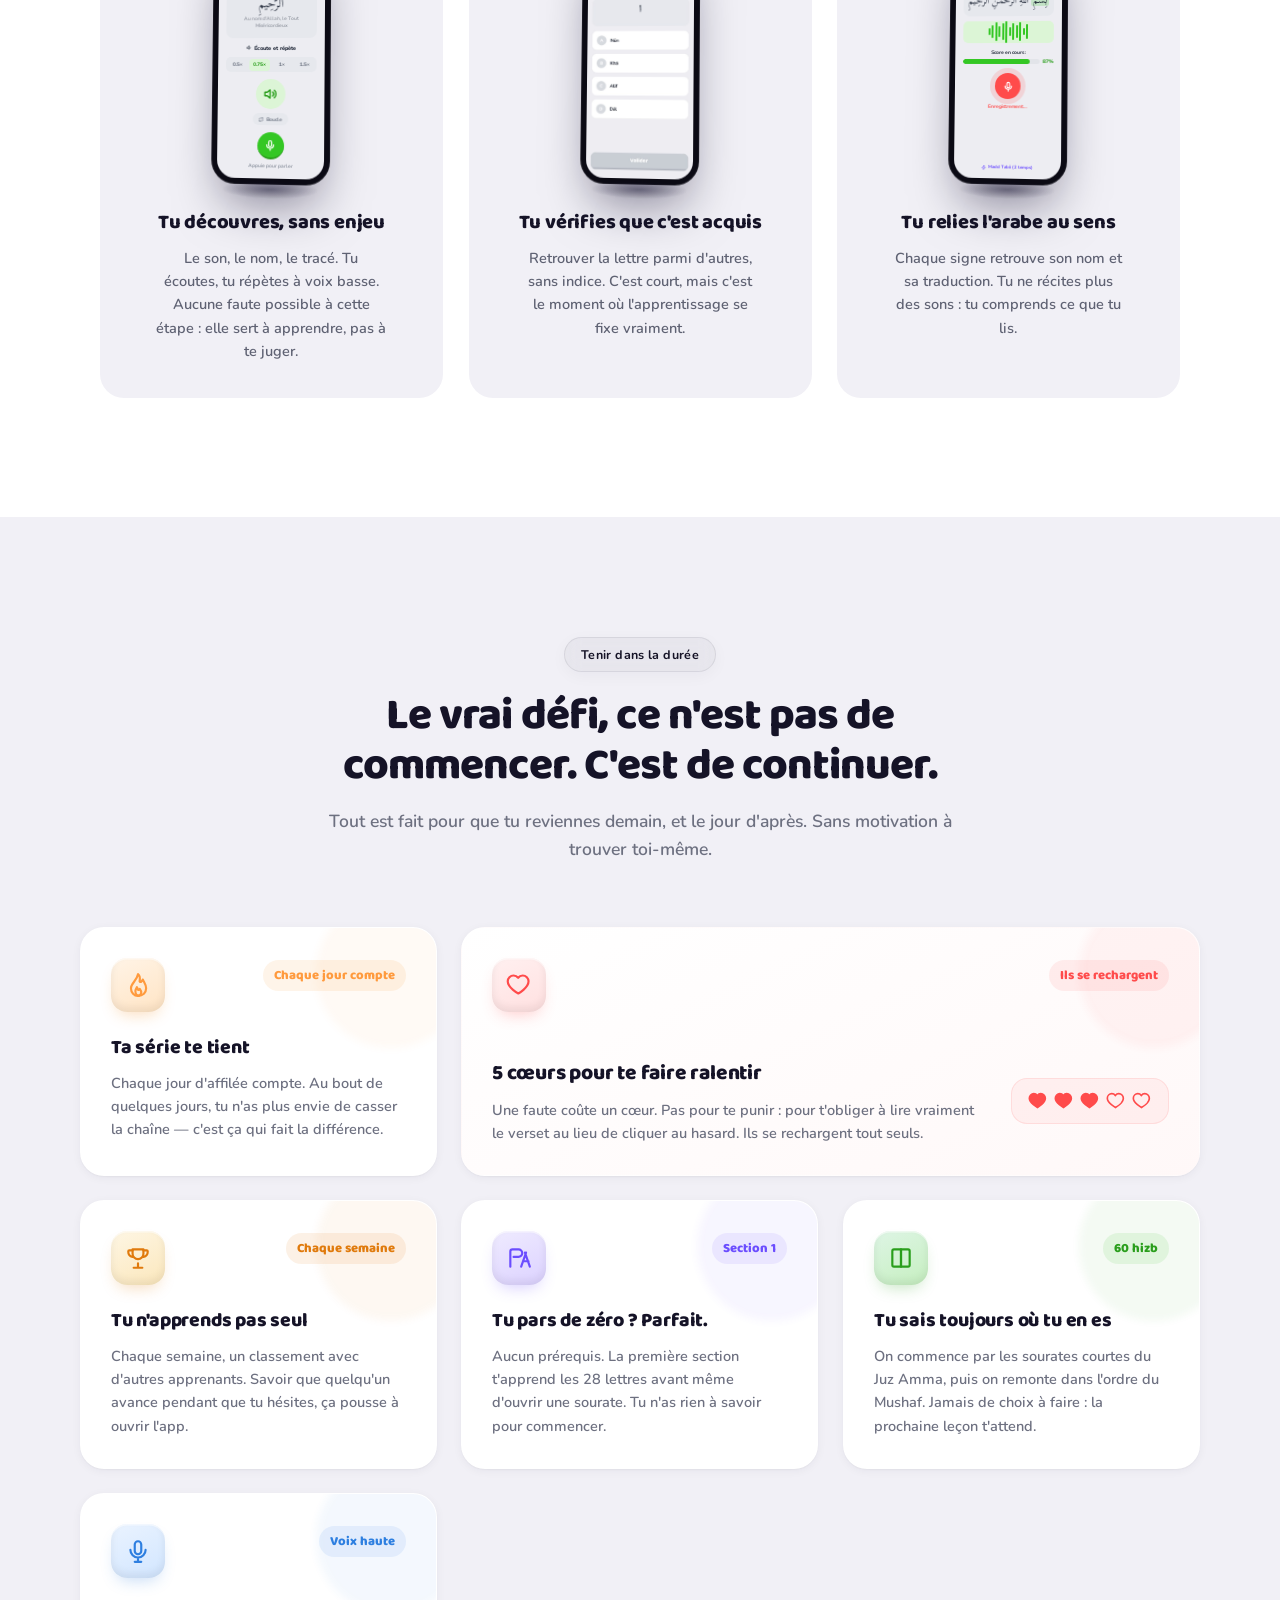
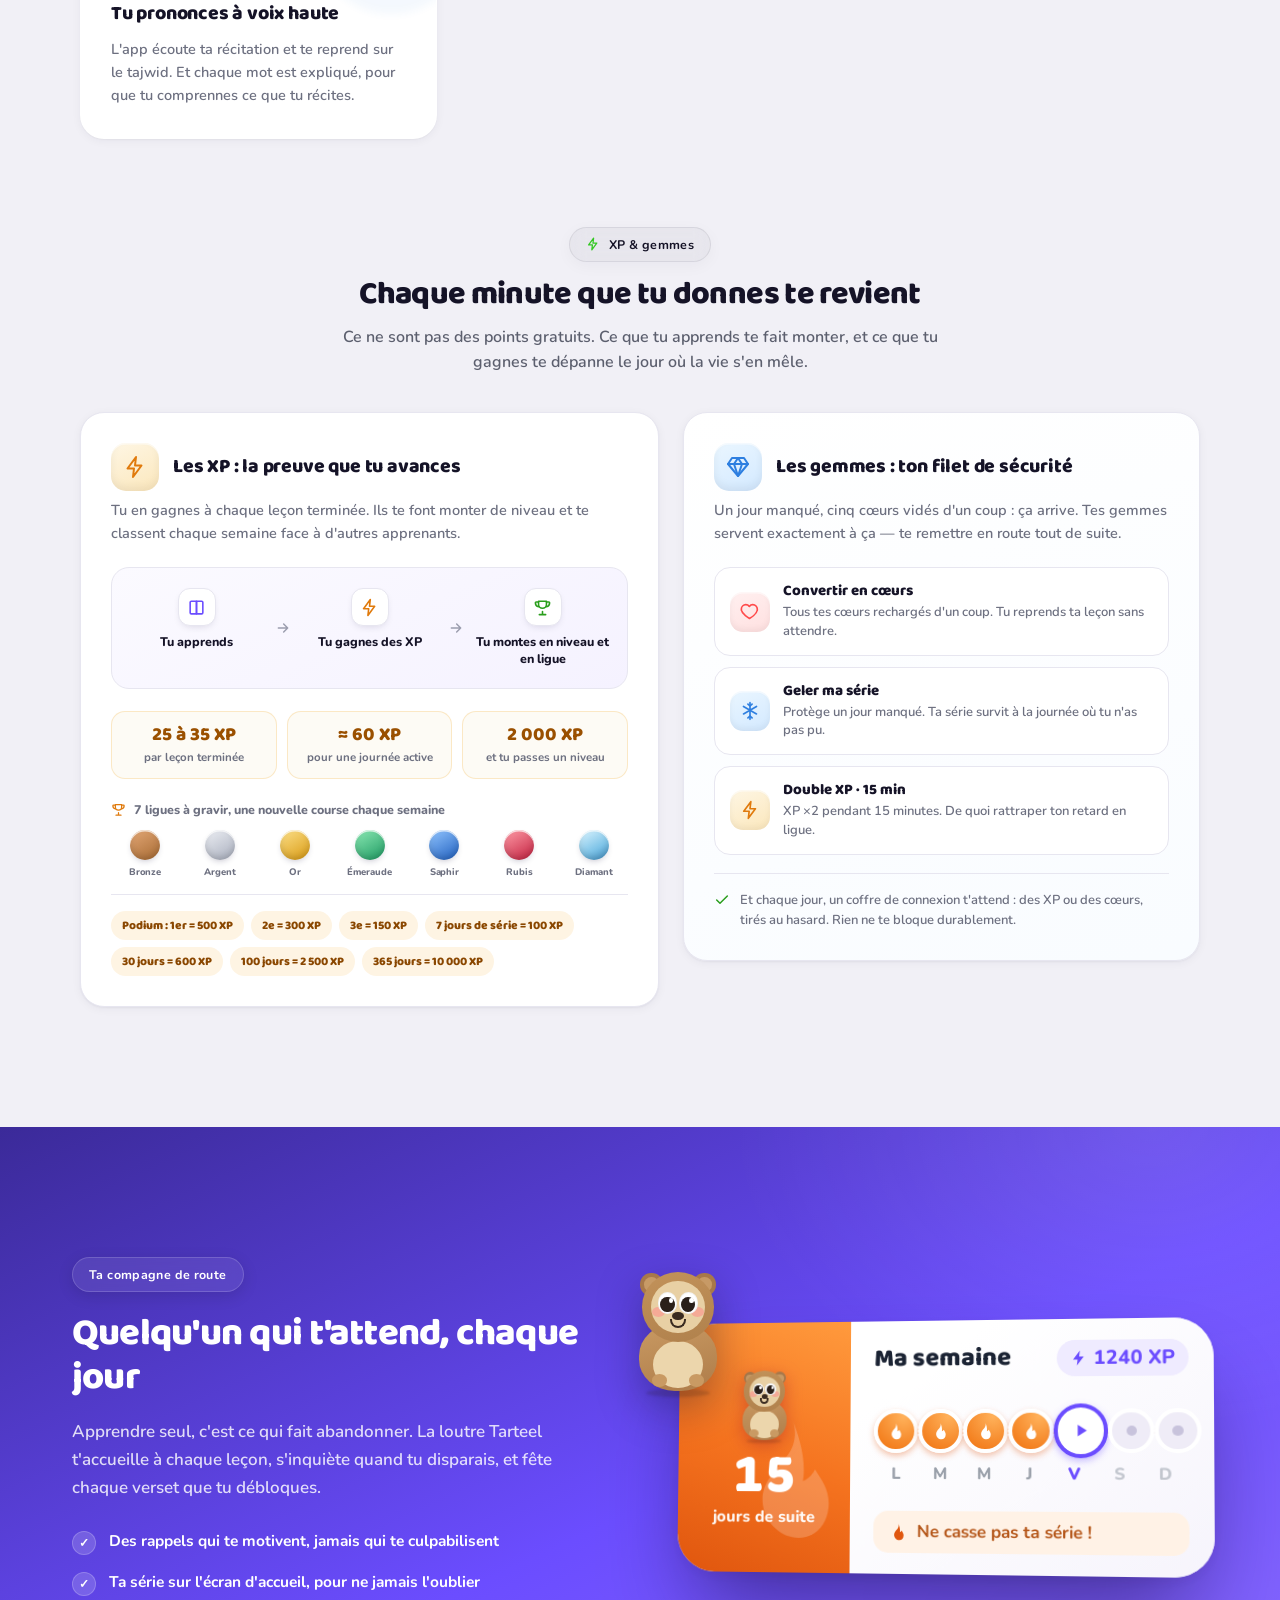
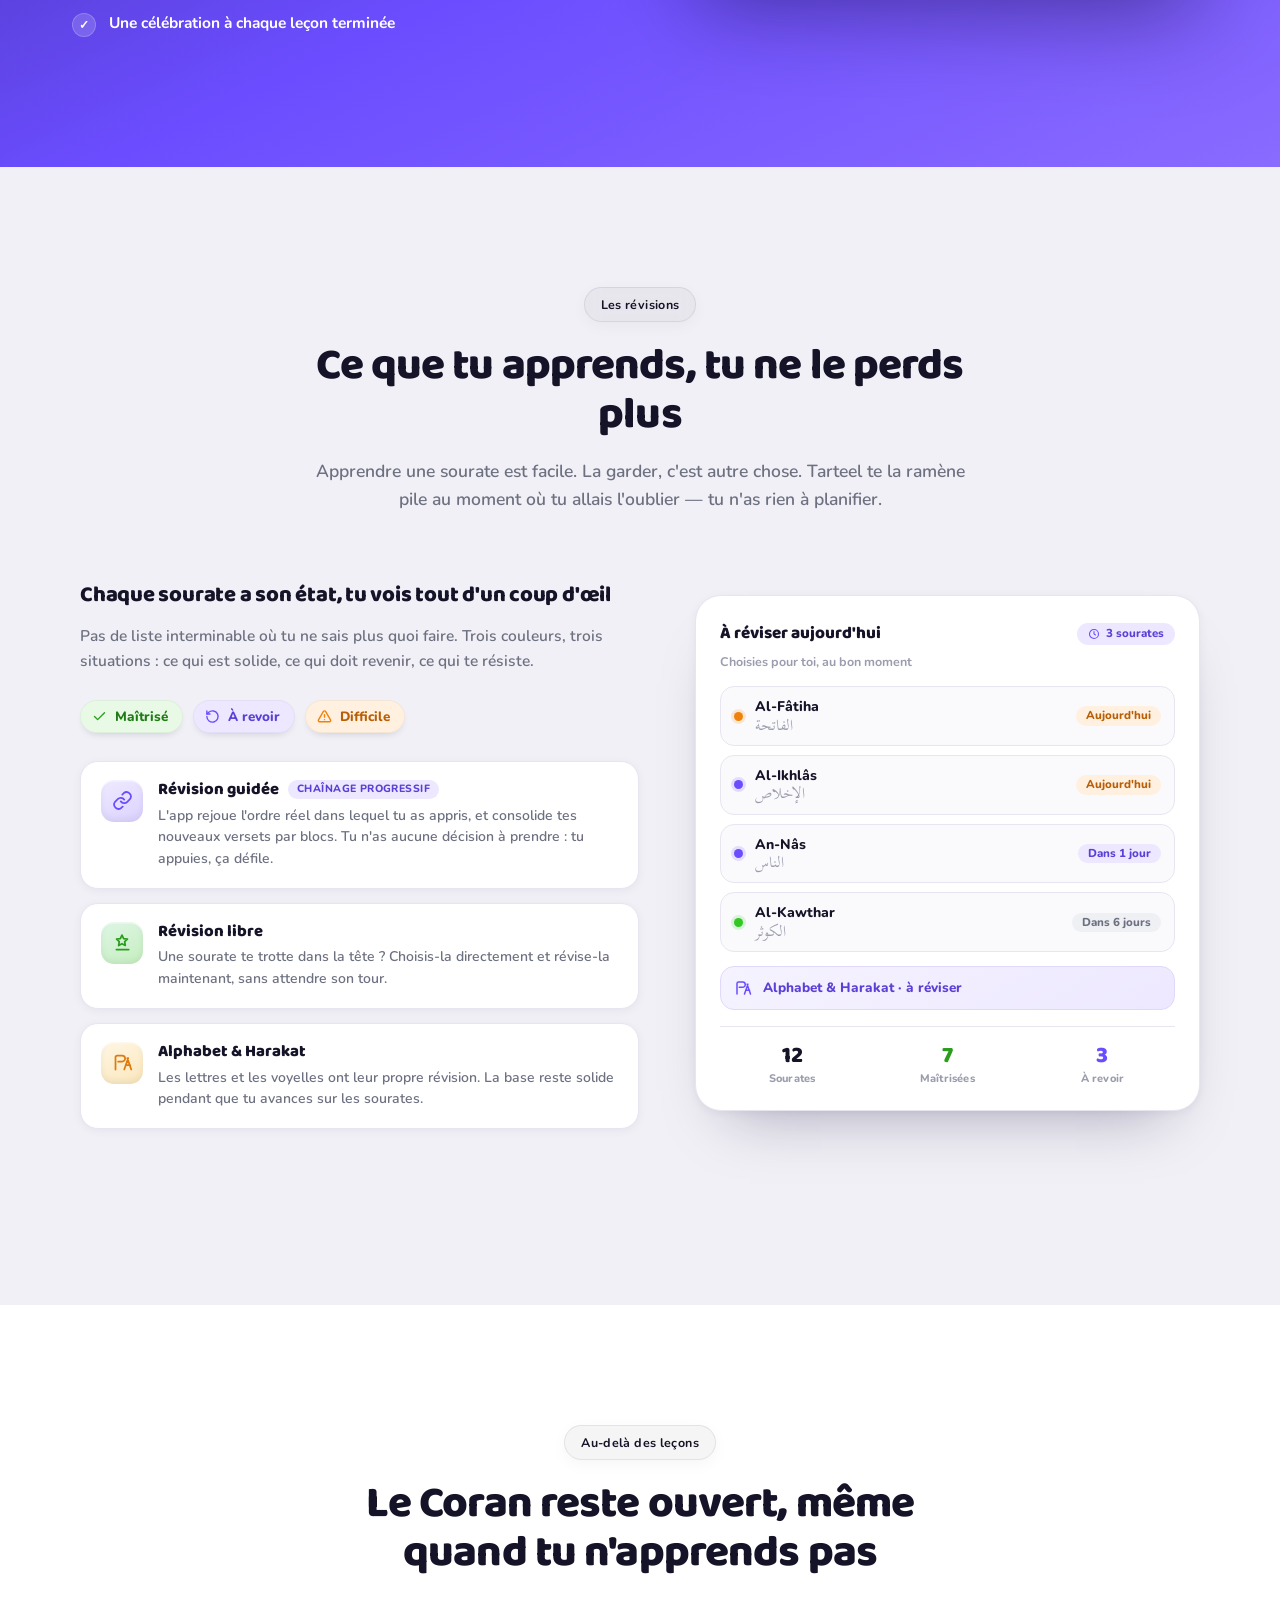
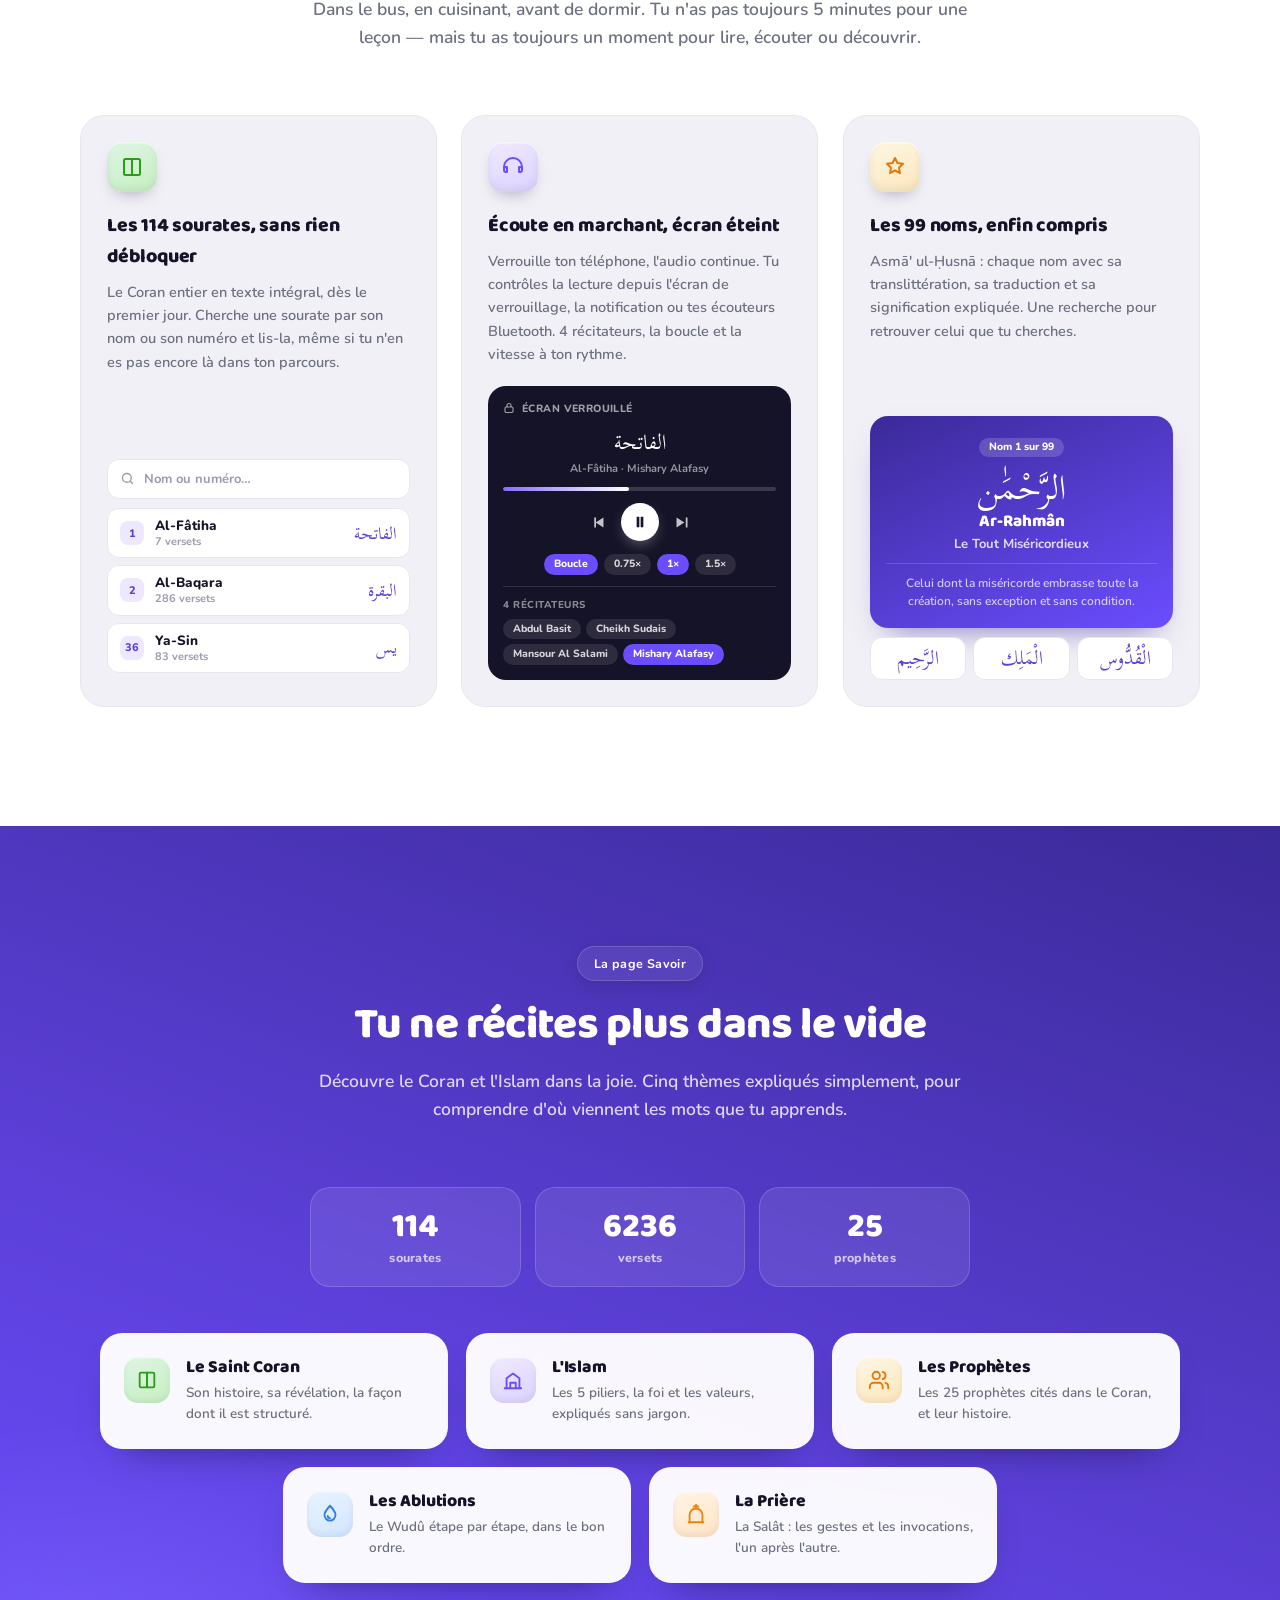
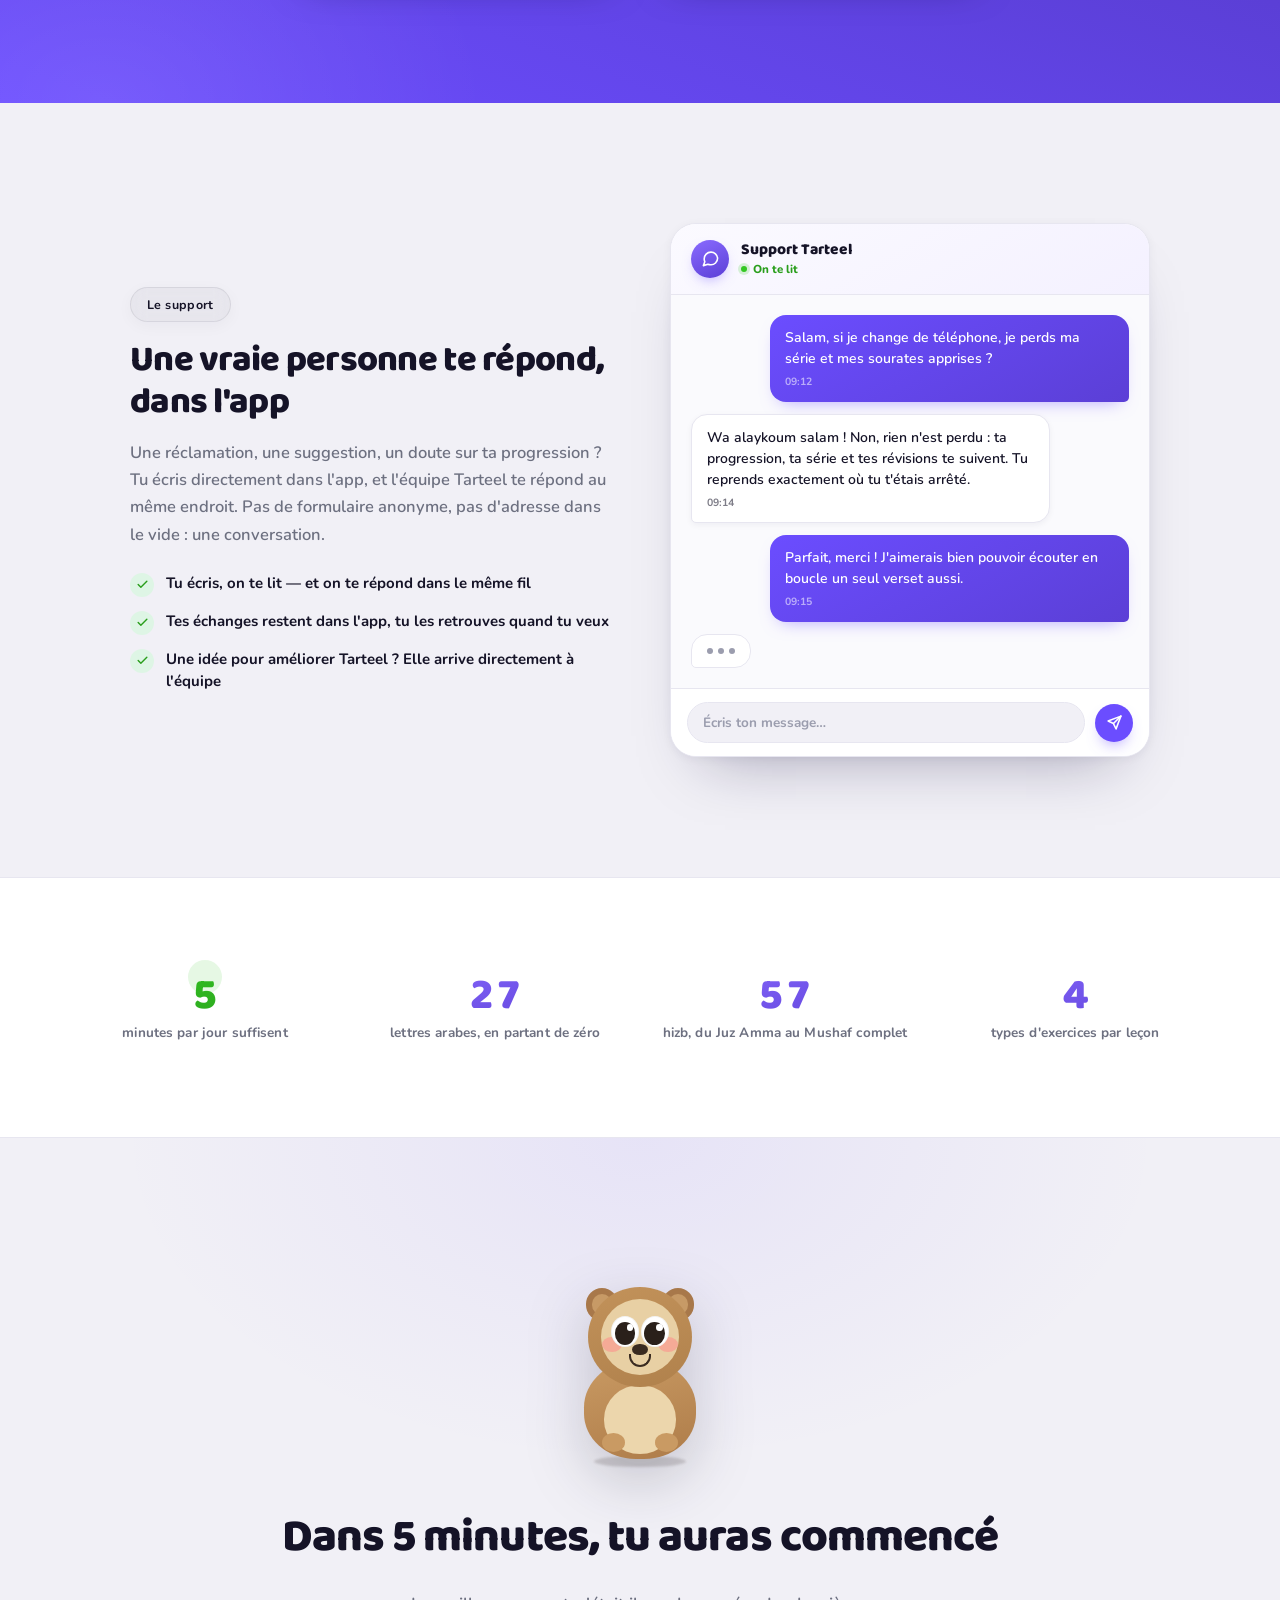
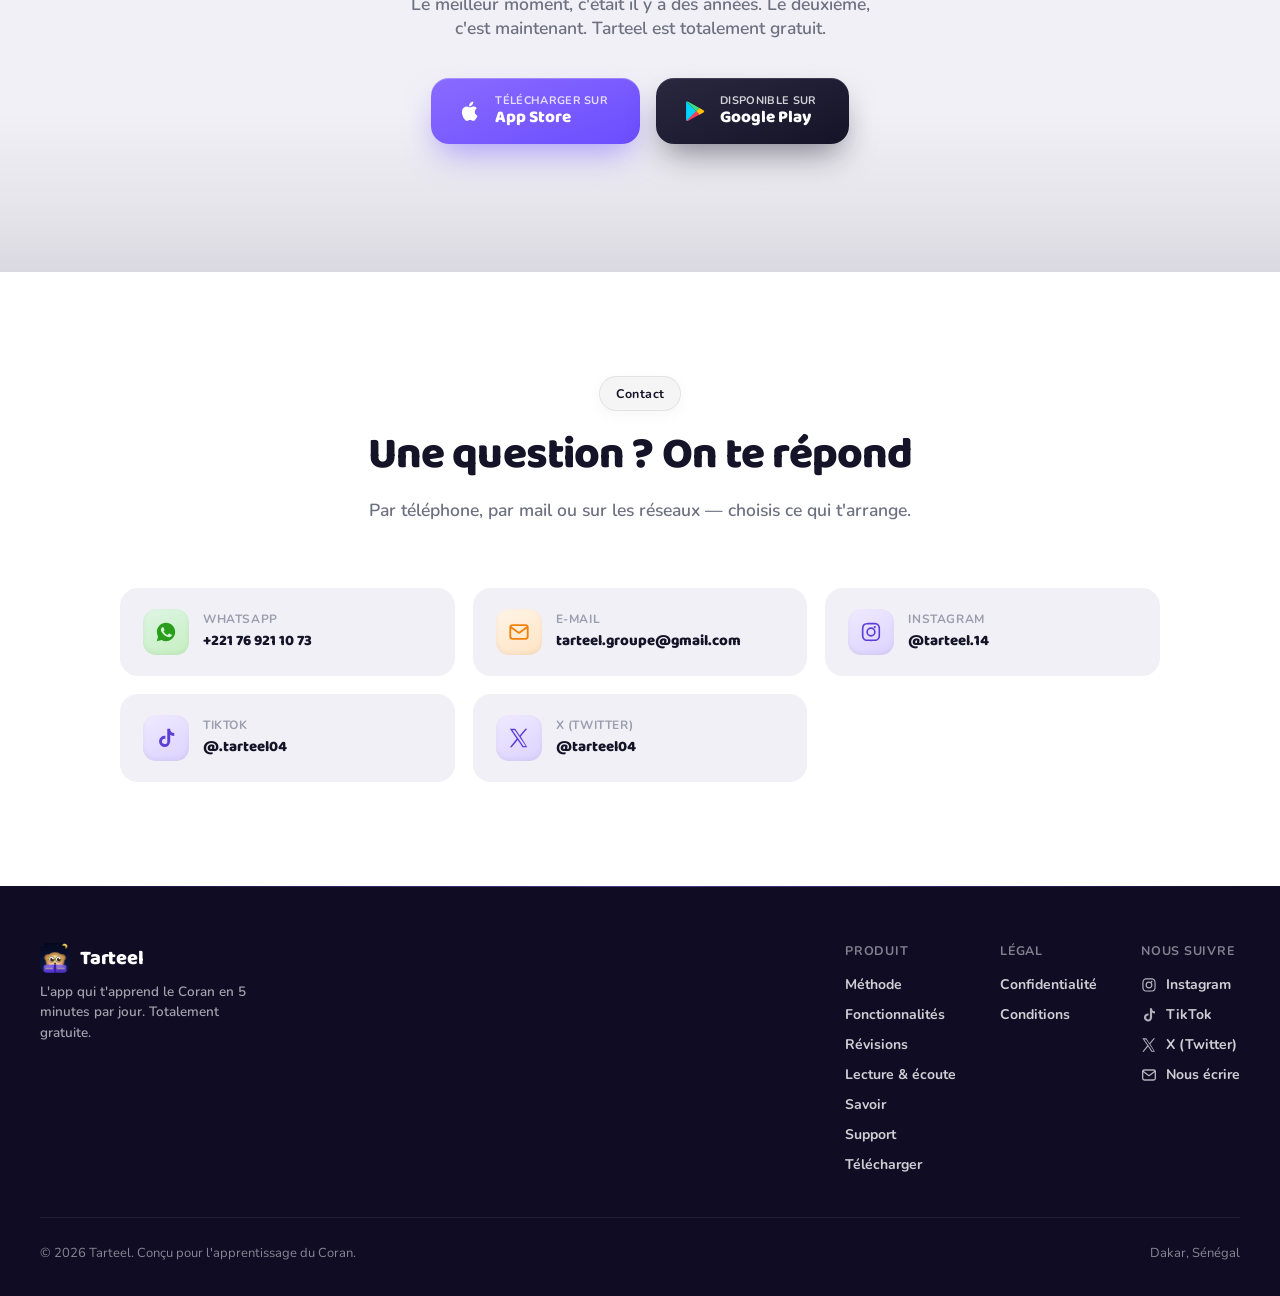
==== commit 7334512d: "Update Google Play link to direct to the app's store page" ====
--- a/index.html
+++ b/index.html
@@ -862,7 +862,7 @@
       <svg viewBox="0 0 24 24" fill="currentColor" aria-hidden="true"><path d="M16.4 12.9c0-2.2 1.8-3.3 1.9-3.4-1-1.5-2.6-1.7-3.2-1.7-1.4-.1-2.6.8-3.3.8-.7 0-1.7-.8-2.9-.8-1.5 0-2.9.9-3.6 2.2-1.6 2.7-.4 6.7 1.1 8.9.7 1.1 1.6 2.3 2.8 2.2 1.1 0 1.5-.7 2.9-.7s1.7.7 2.9.7c1.2 0 1.9-1.1 2.7-2.2.8-1.3 1.2-2.5 1.2-2.6-.1 0-2.5-1-2.5-3.4Z"/><path d="M14.1 6.2c.6-.8 1-1.9.9-3-1 .1-2.1.7-2.8 1.5-.6.7-1.1 1.8-.9 2.9 1.1.1 2.2-.6 2.8-1.4Z"/></svg>
       <span class="btn-cta-label"><span class="btn-cta-eyebrow" data-i18n="cta.eyebrow.ios">Télécharger sur</span><span class="btn-cta-store">App Store</span></span>
     </a>
-    <a href="https://play.google.com" target="_blank" rel="noopener noreferrer" class="btn-cta-violet btn-cta-android" data-i18n-aria="cta.aria.android" aria-label="Télécharger Tarteel sur Google Play">
+    <a href="https://play.google.com/store/apps/details?id=com.tarteel.sn" target="_blank" rel="noopener noreferrer" class="btn-cta-violet btn-cta-android" data-i18n-aria="cta.aria.android" aria-label="Télécharger Tarteel sur Google Play">
       <svg viewBox="0 0 24 24" aria-hidden="true">
         <path d="M4.2 2.9c-.3.28-.45.7-.45 1.24v15.72c0 .54.15.96.45 1.24l.1.08 8.8-8.8v-.2l-8.8-8.8-.1.08Z" fill="#00D2FF"/>
         <path d="M16.1 15.35 13.1 12.36v-.2l3-3 .07.04 3.56 2.02c1.02.58 1.02 1.53 0 2.11l-3.56 2.02-.07.04Z" fill="#FFC107"/>
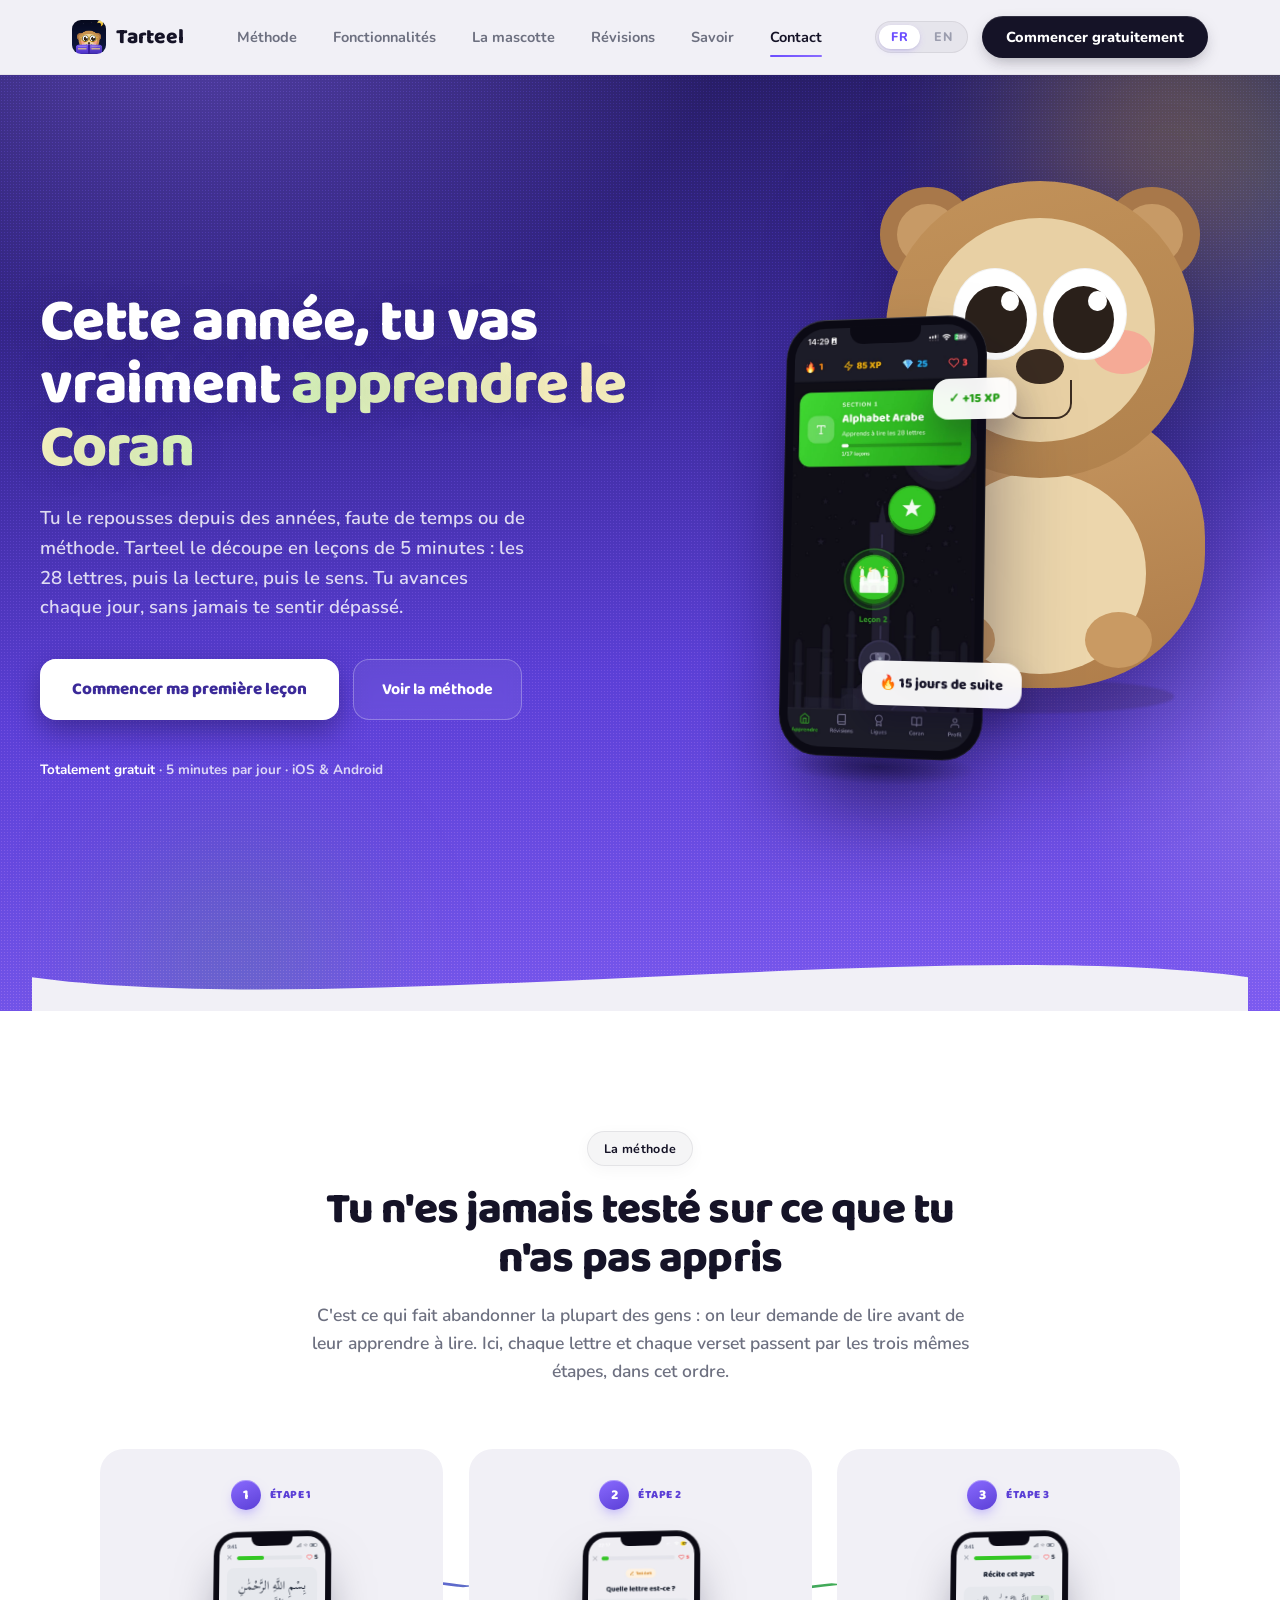
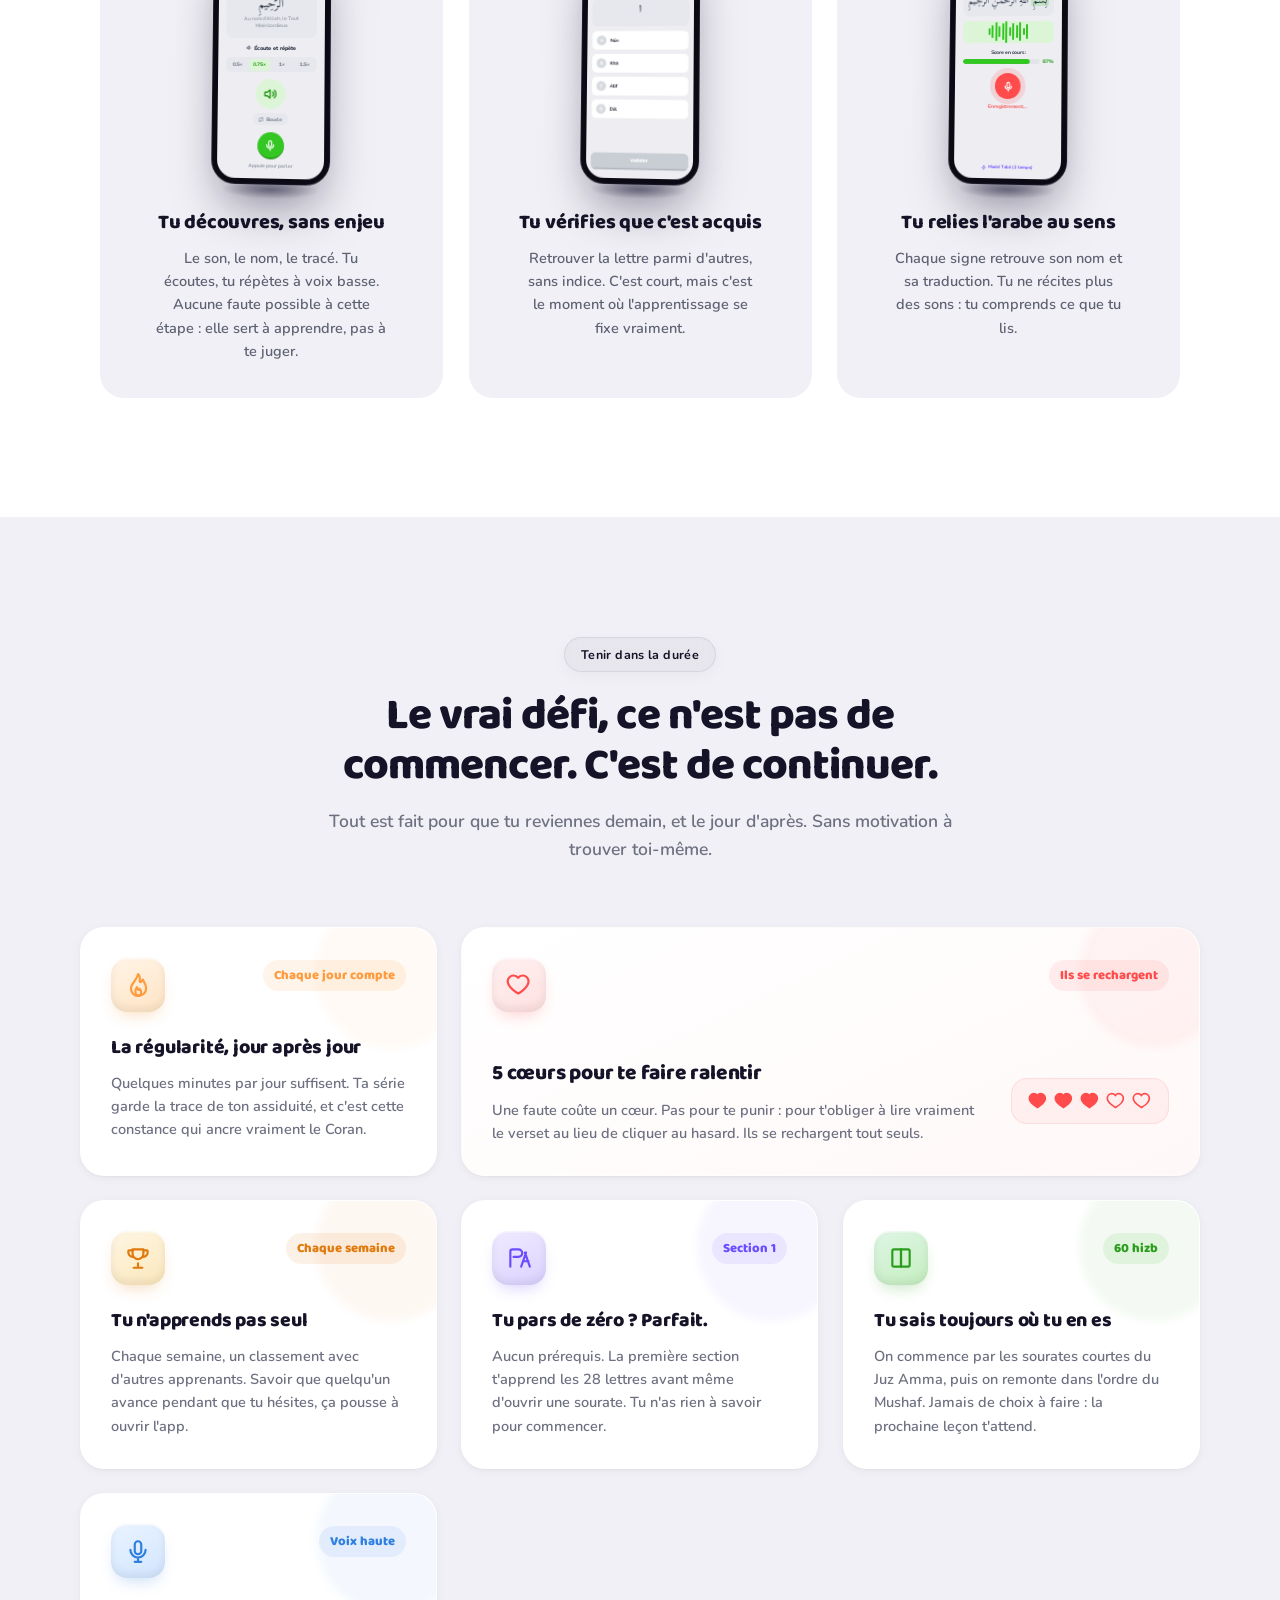
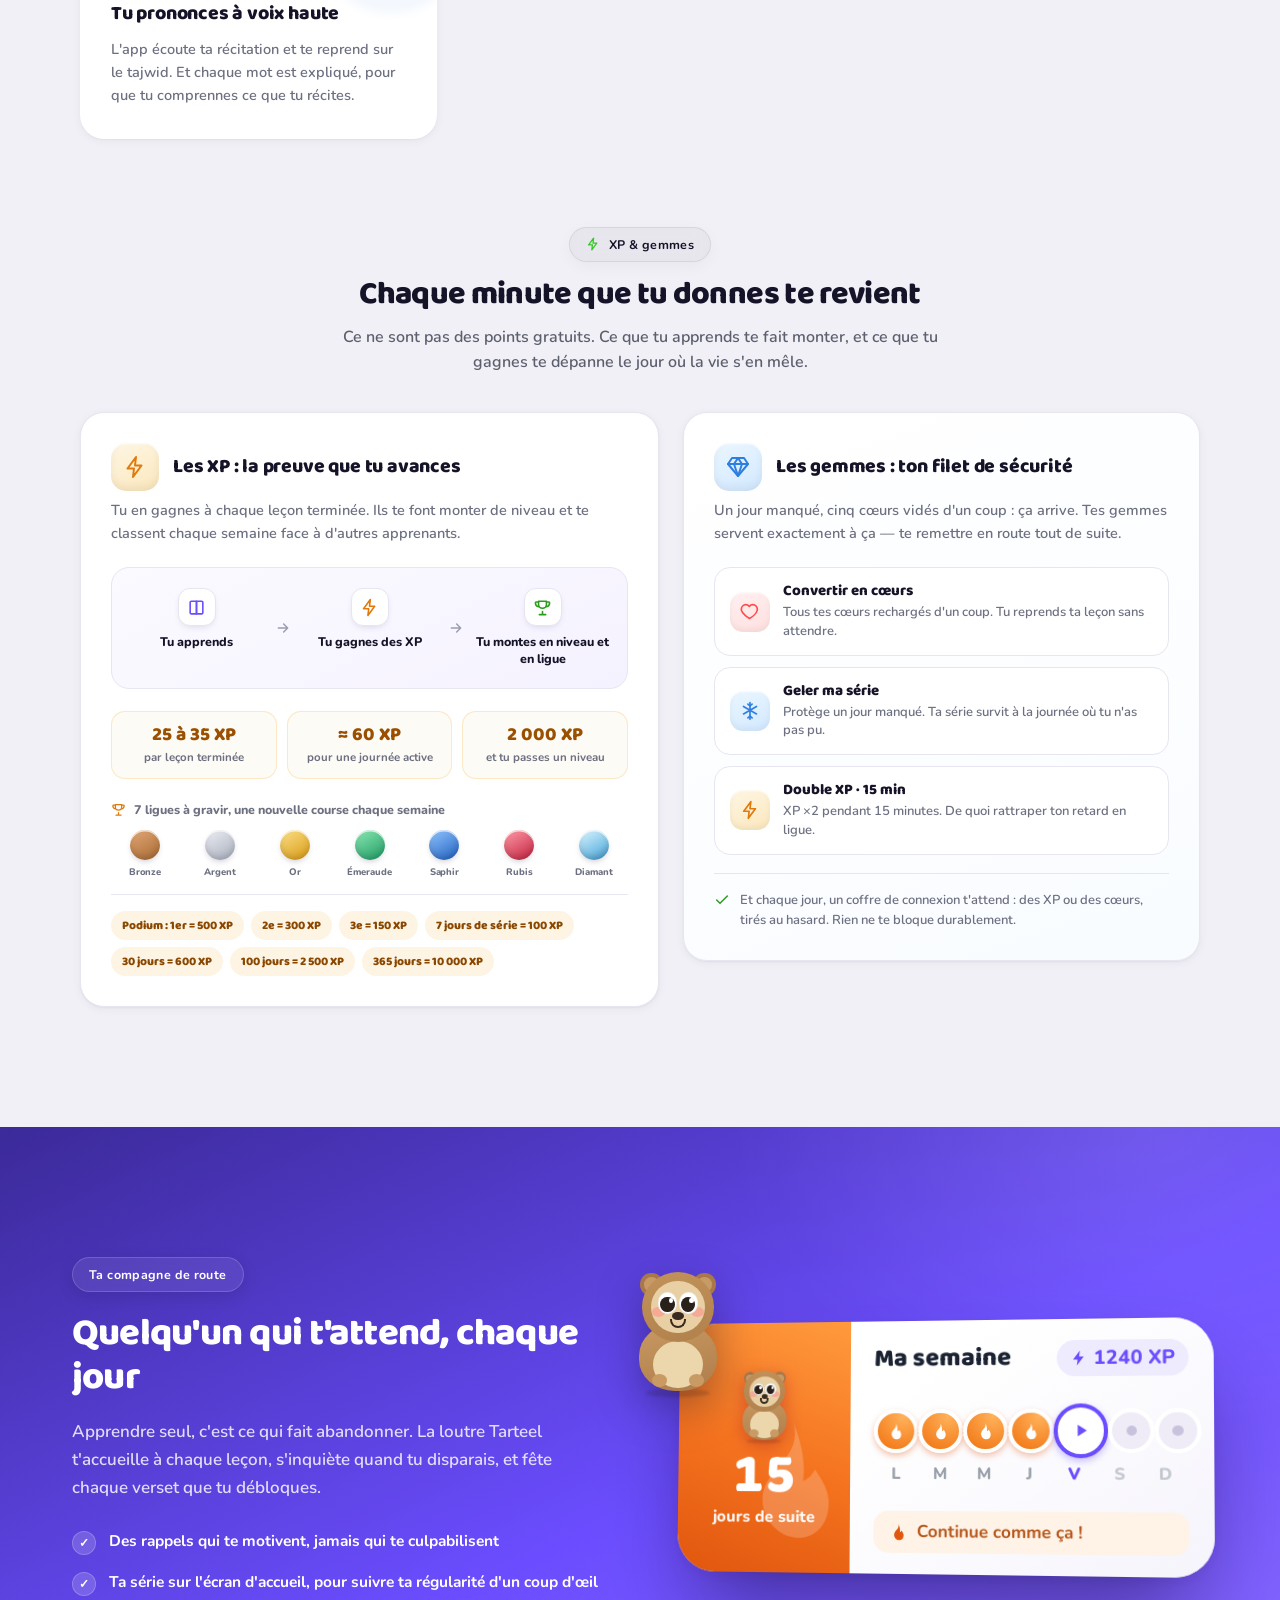
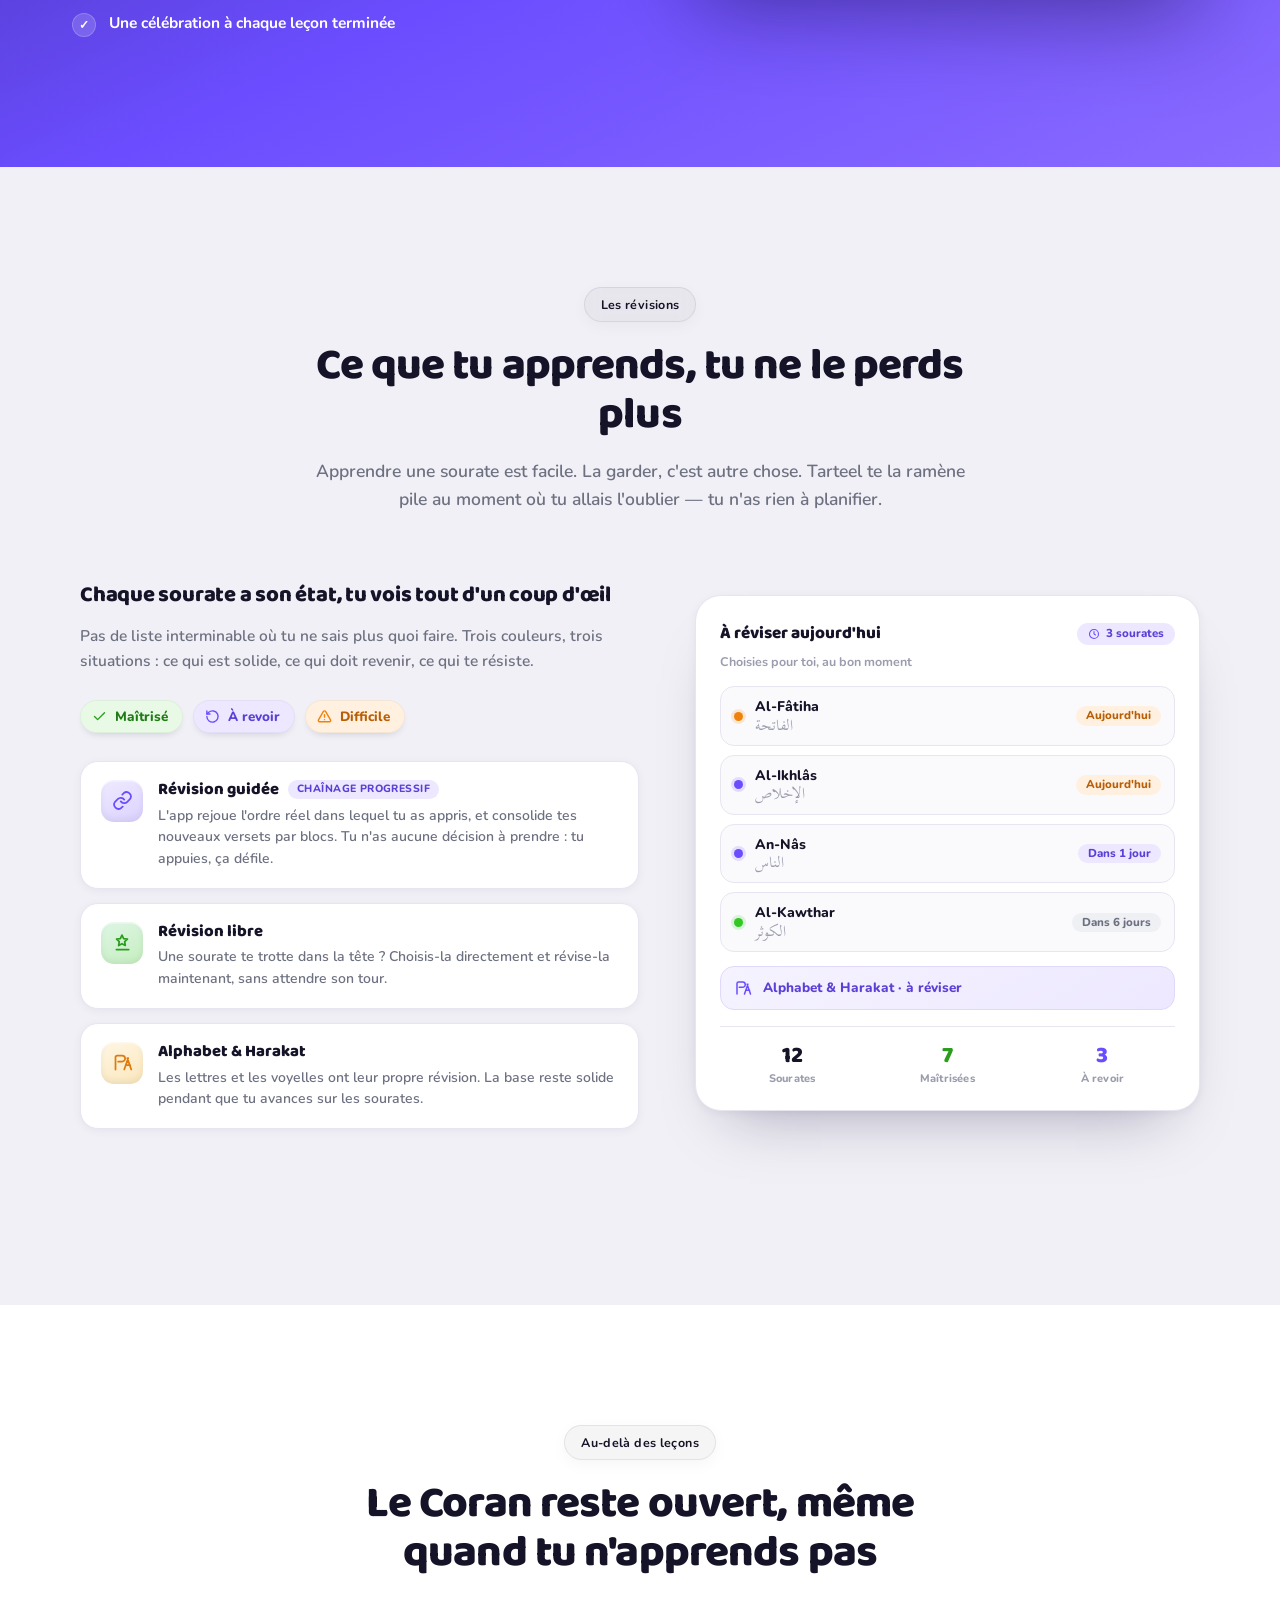
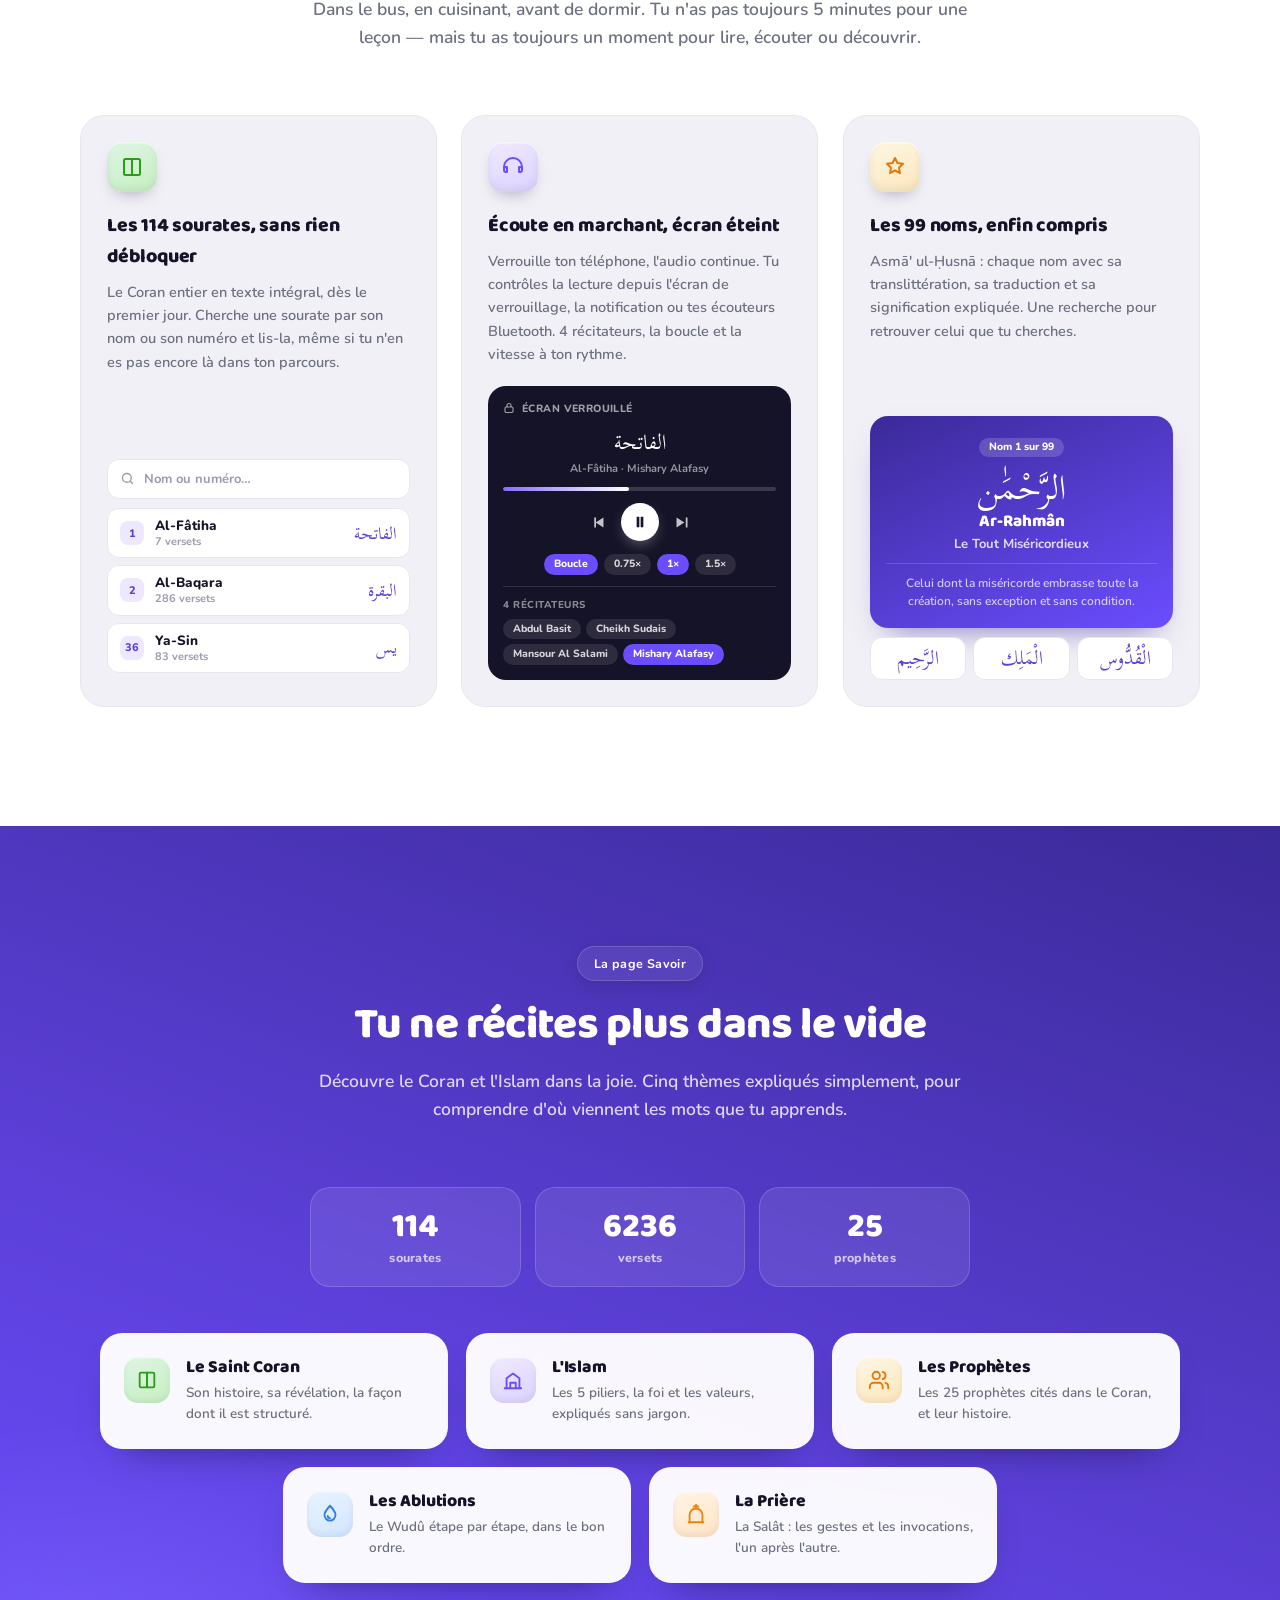
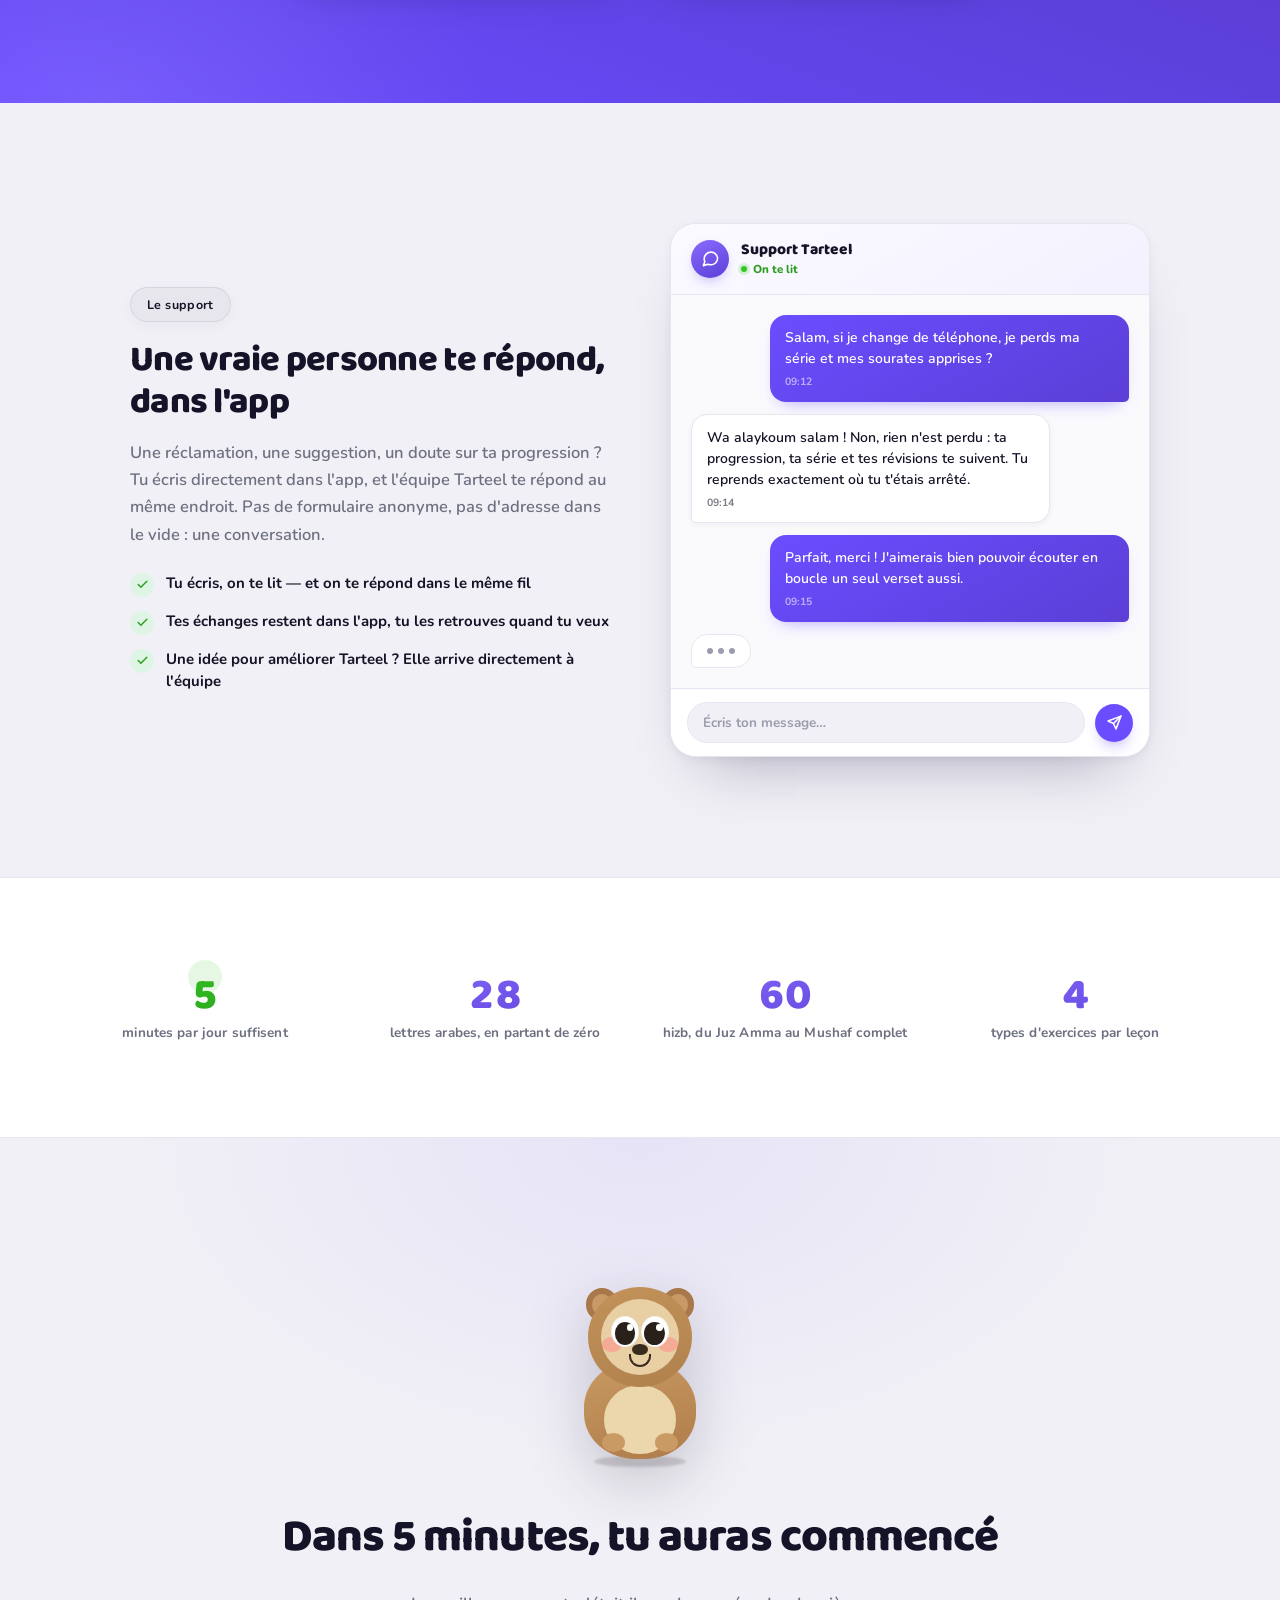
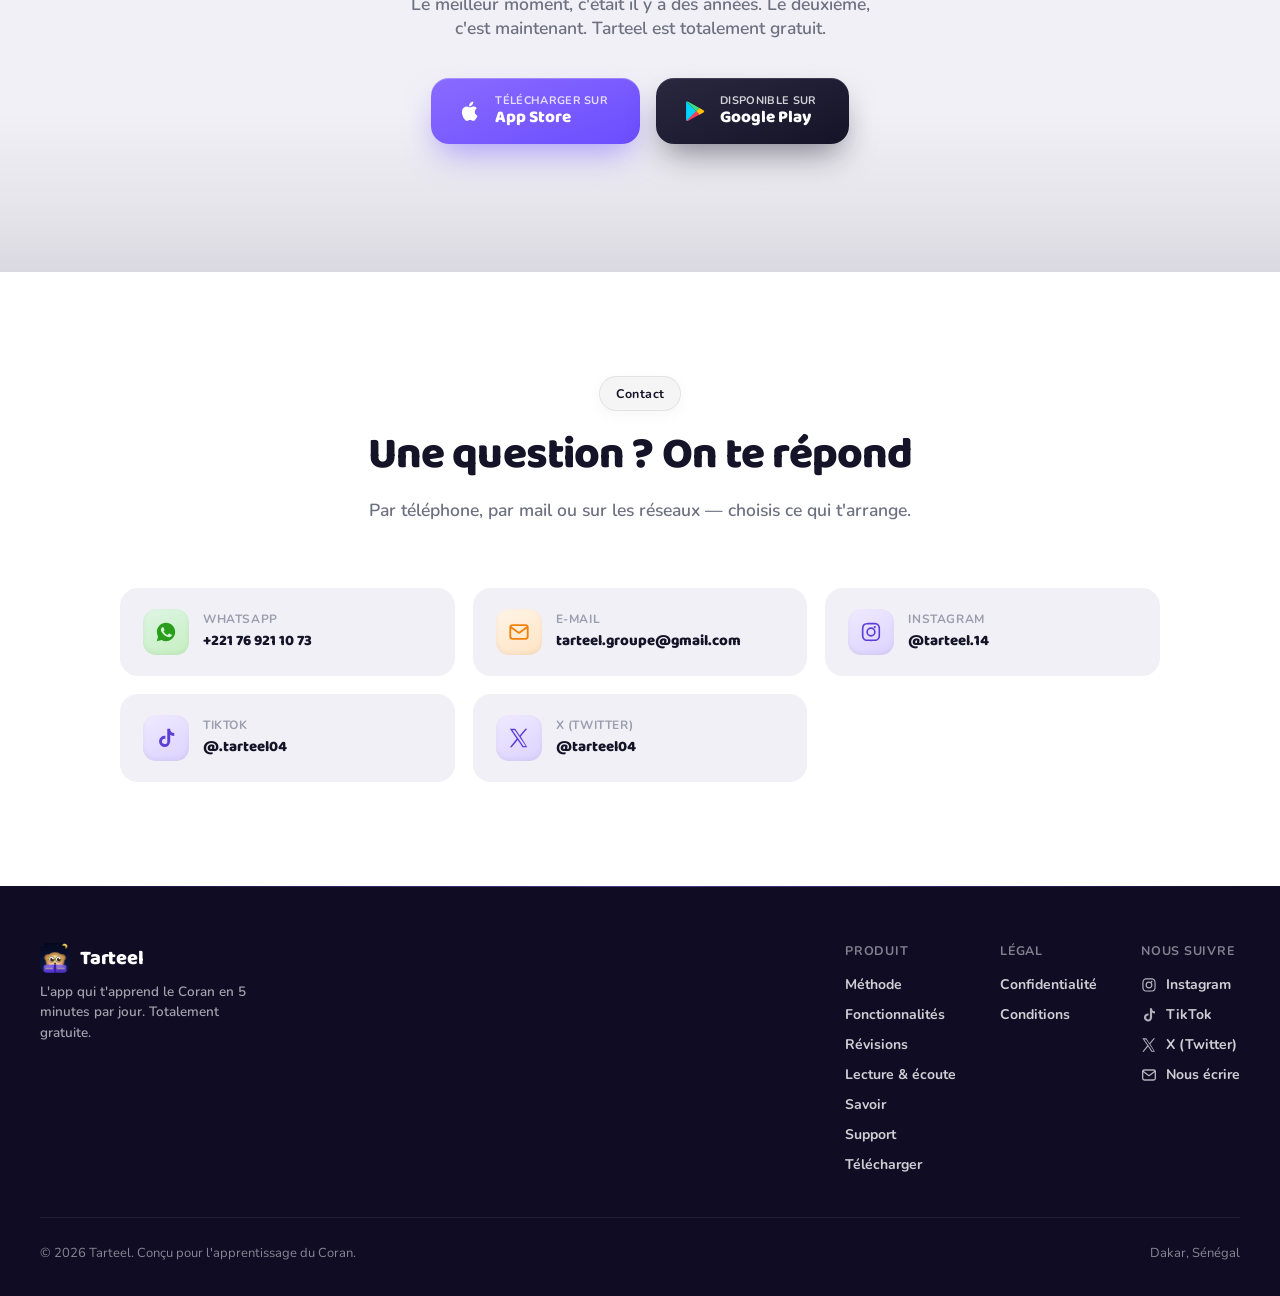
==== commit b813593f: "Update feature descriptions for clarity and motivation" ====
--- a/index.html
+++ b/index.html
@@ -243,8 +243,8 @@
             </div>
             <span class="feat-stat" data-i18n="feat.f1.stat">Chaque jour compte</span>
           </div>
-          <h3 data-i18n="feat.f1.h">Ta série te tient</h3>
-          <p data-i18n="feat.f1.p">Chaque jour d'affilée compte. Au bout de quelques jours, tu n'as plus envie de casser la chaîne — c'est ça qui fait la différence.</p>
+          <h3 data-i18n="feat.f1.h">La régularité, jour après jour</h3>
+          <p data-i18n="feat.f1.p">Quelques minutes par jour suffisent. Ta série garde la trace de ton assiduité, et c'est cette constance qui ancre vraiment le Coran.</p>
         </div>
       </div>
       <div class="feat-card f-red feat-featured tilt fade-up stagger-2">
@@ -443,7 +443,7 @@
       <p data-i18n="show.sub">Apprendre seul, c'est ce qui fait abandonner. La loutre Tarteel t'accueille à chaque leçon, s'inquiète quand tu disparais, et fête chaque verset que tu débloques.</p>
       <ul class="showcase-list">
         <li><span class="check">✓</span> <span data-i18n="show.li1">Des rappels qui te motivent, jamais qui te culpabilisent</span></li>
-        <li><span class="check">✓</span> <span data-i18n="show.li2">Ta série sur l'écran d'accueil, pour ne jamais l'oublier</span></li>
+        <li><span class="check">✓</span> <span data-i18n="show.li2">Ta série sur l'écran d'accueil, pour suivre ta régularité d'un coup d'œil</span></li>
         <li><span class="check">✓</span> <span data-i18n="show.li3">Une célébration à chaque leçon terminée</span></li>
       </ul>
     </div>
@@ -498,7 +498,7 @@
           </div>
           <div class="wg-motiv">
             <svg viewBox="0 0 24 24" fill="currentColor" aria-hidden="true"><path d="M12 2s1.2 3.2-1.1 5.9C8.6 10.6 7 12.2 7 14.8 7 18.2 9.9 21 13 21s5-2.5 5-5.6c0-2.4-1.3-3.9-2.3-5.5-.5 1-1.2 1.6-2 1.9.6-3.6-.9-7.6-1.7-9.8Z"/></svg>
-              <span data-i18n="wg.motiv">Ne casse pas ta série !</span>
+              <span data-i18n="wg.motiv">Continue comme ça !</span>
           </div>
         </div>
       </div>
@@ -1173,8 +1173,8 @@
       'feat.h2': "Le vrai défi, ce n'est pas de commencer. C'est de continuer.",
       'feat.sub': "Tout est fait pour que tu reviennes demain, et le jour d'après. Sans motivation à trouver toi-même.",
       'feat.f1.stat': 'Chaque jour compte',
-      'feat.f1.h': 'Ta série te tient',
-      'feat.f1.p': "Chaque jour d'affilée compte. Au bout de quelques jours, tu n'as plus envie de casser la chaîne — c'est ça qui fait la différence.",
+      'feat.f1.h': 'La régularité, jour après jour',
+      'feat.f1.p': "Quelques minutes par jour suffisent. Ta série garde la trace de ton assiduité, et c'est cette constance qui ancre vraiment le Coran.",
       'feat.f2.stat': 'Ils se rechargent',
       'feat.f2.h': '5 cœurs pour te faire ralentir',
       'feat.f2.p': "Une faute coûte un cœur. Pas pour te punir : pour t'obliger à lire vraiment le verset au lieu de cliquer au hasard. Ils se rechargent tout seuls.",
@@ -1234,11 +1234,11 @@
       'show.h2': "Quelqu'un qui t'attend, chaque jour",
       'show.sub': "Apprendre seul, c'est ce qui fait abandonner. La loutre Tarteel t'accueille à chaque leçon, s'inquiète quand tu disparais, et fête chaque verset que tu débloques.",
       'show.li1': 'Des rappels qui te motivent, jamais qui te culpabilisent',
-      'show.li2': "Ta série sur l'écran d'accueil, pour ne jamais l'oublier",
+      'show.li2': "Ta série sur l'écran d'accueil, pour suivre ta régularité d'un coup d'œil",
       'show.li3': 'Une célébration à chaque leçon terminée',
       'show.streak': 'jours de suite',
       'wg.title': 'Ma semaine',
-      'wg.motiv': 'Ne casse pas ta série !',
+      'wg.motiv': 'Continue comme ça !',
       'rev.tag': 'Les révisions',
       'rev.h2': 'Ce que tu apprends, tu ne le perds plus',
       'rev.sub': "Apprendre une sourate est facile. La garder, c'est autre chose. Tarteel te la ramène pile au moment où tu allais l'oublier — tu n'as rien à planifier.",
@@ -1397,8 +1397,8 @@
       'feat.h2': 'The hard part isn’t starting. It’s keeping going.',
       'feat.sub': "Everything is built so you come back tomorrow, and the day after. Without having to find the motivation yourself.",
       'feat.f1.stat': 'Every day counts',
-      'feat.f1.h': 'Your streak keeps you going',
-      'feat.f1.p': "Every day in a row counts. After a few days, you just don’t want to break the chain any more — and that’s what makes the difference.",
+      'feat.f1.h': 'Consistency, day after day',
+      'feat.f1.p': "A few minutes a day is enough. Your streak keeps track of how consistent you are, and it is that consistency that truly anchors the Quran.",
       'feat.f2.stat': 'They refill on their own',
       'feat.f2.h': '5 hearts to make you slow down',
       'feat.f2.p': "A mistake costs a heart. Not to punish you: to make you actually read the verse instead of tapping at random. They refill all by themselves.",
@@ -1458,11 +1458,11 @@
       'show.h2': 'Someone waiting for you, every day',
       'show.sub': "Learning alone is what makes people quit. The Tarteel otter greets you at every lesson, worries when you disappear, and celebrates every verse you unlock.",
       'show.li1': 'Reminders that motivate you, never guilt you',
-      'show.li2': 'Your streak right on the home screen, so you never forget it',
+      'show.li2': 'Your streak right on the home screen, so you can see your consistency at a glance',
       'show.li3': 'A celebration for every lesson you finish',
       'show.streak': 'days in a row',
       'wg.title': 'My week',
-      'wg.motiv': "Don't break your streak!",
+      'wg.motiv': "Keep it up!",
       'rev.tag': 'Reviews',
       'rev.h2': 'What you learn, you stop losing',
       'rev.sub': "Learning a surah is the easy part. Keeping it is another story. Tarteel brings it back right when you were about to forget it — you never have to plan a thing.",
